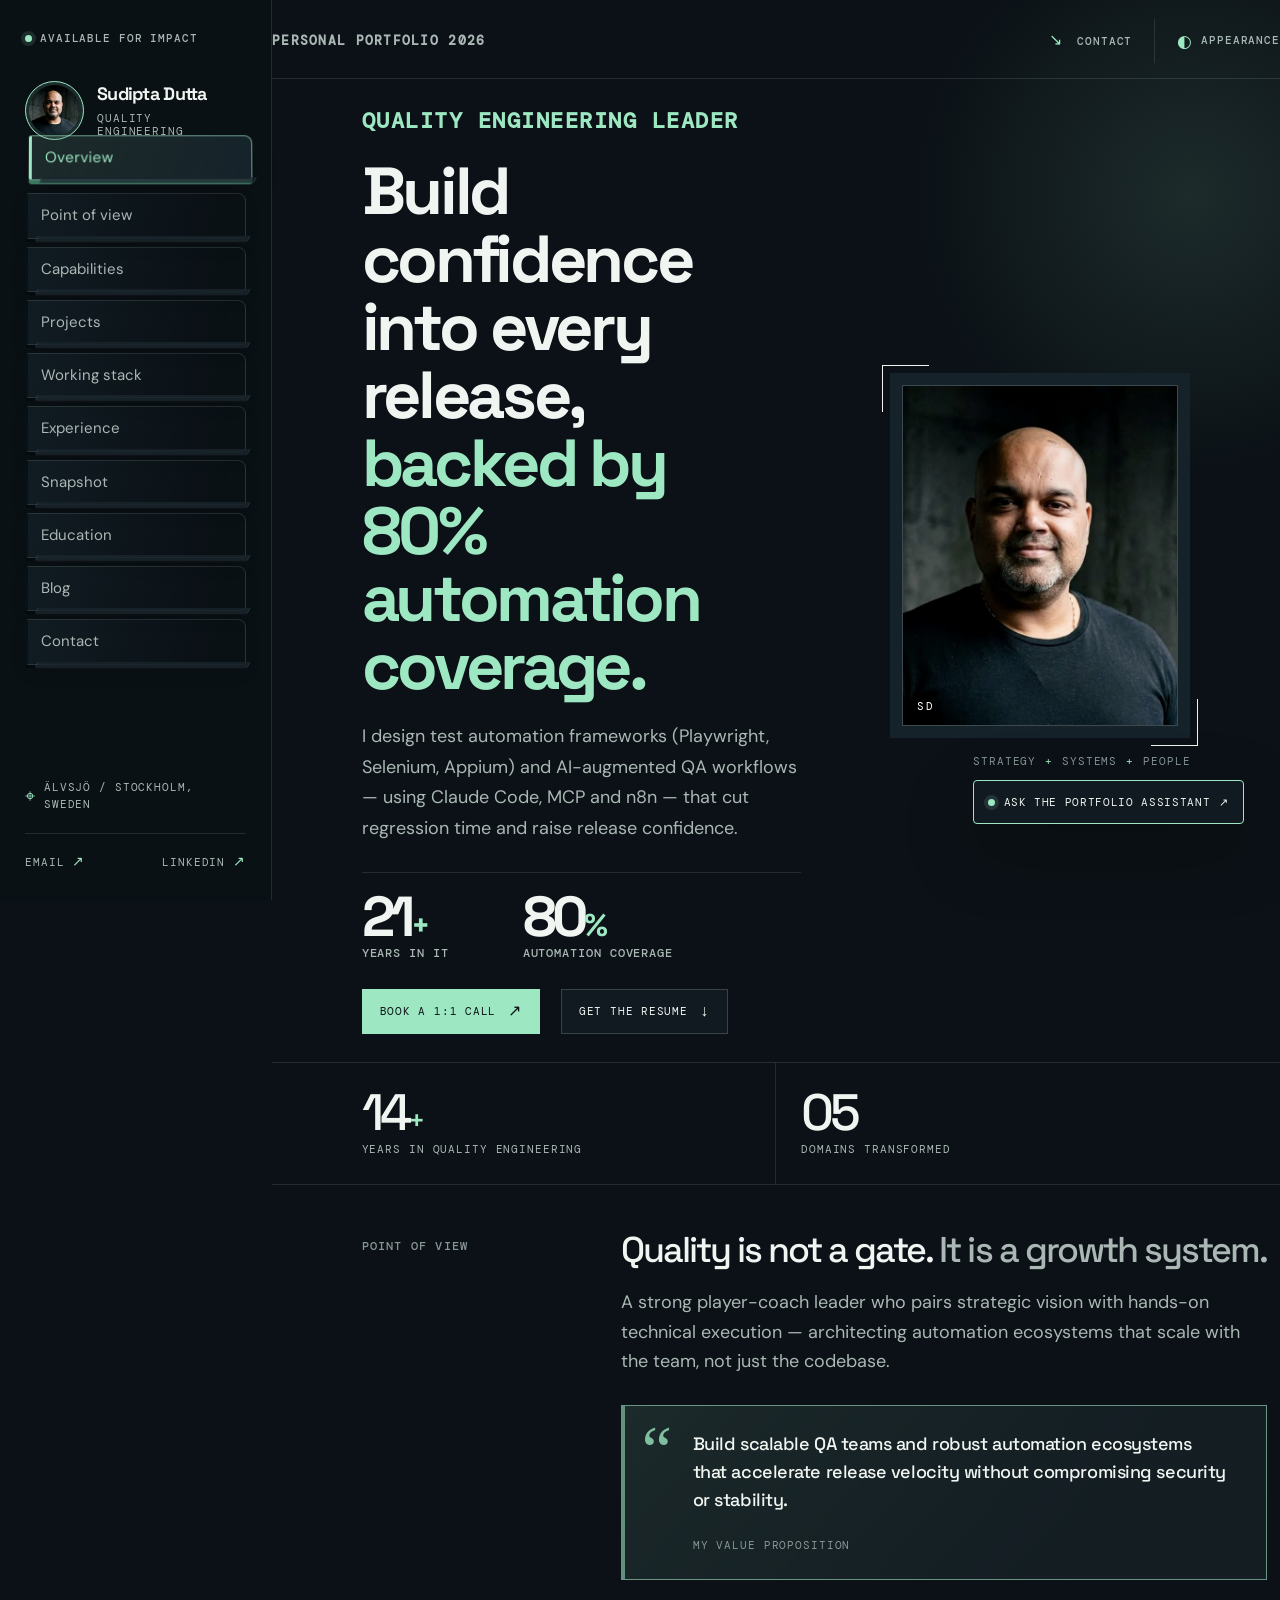
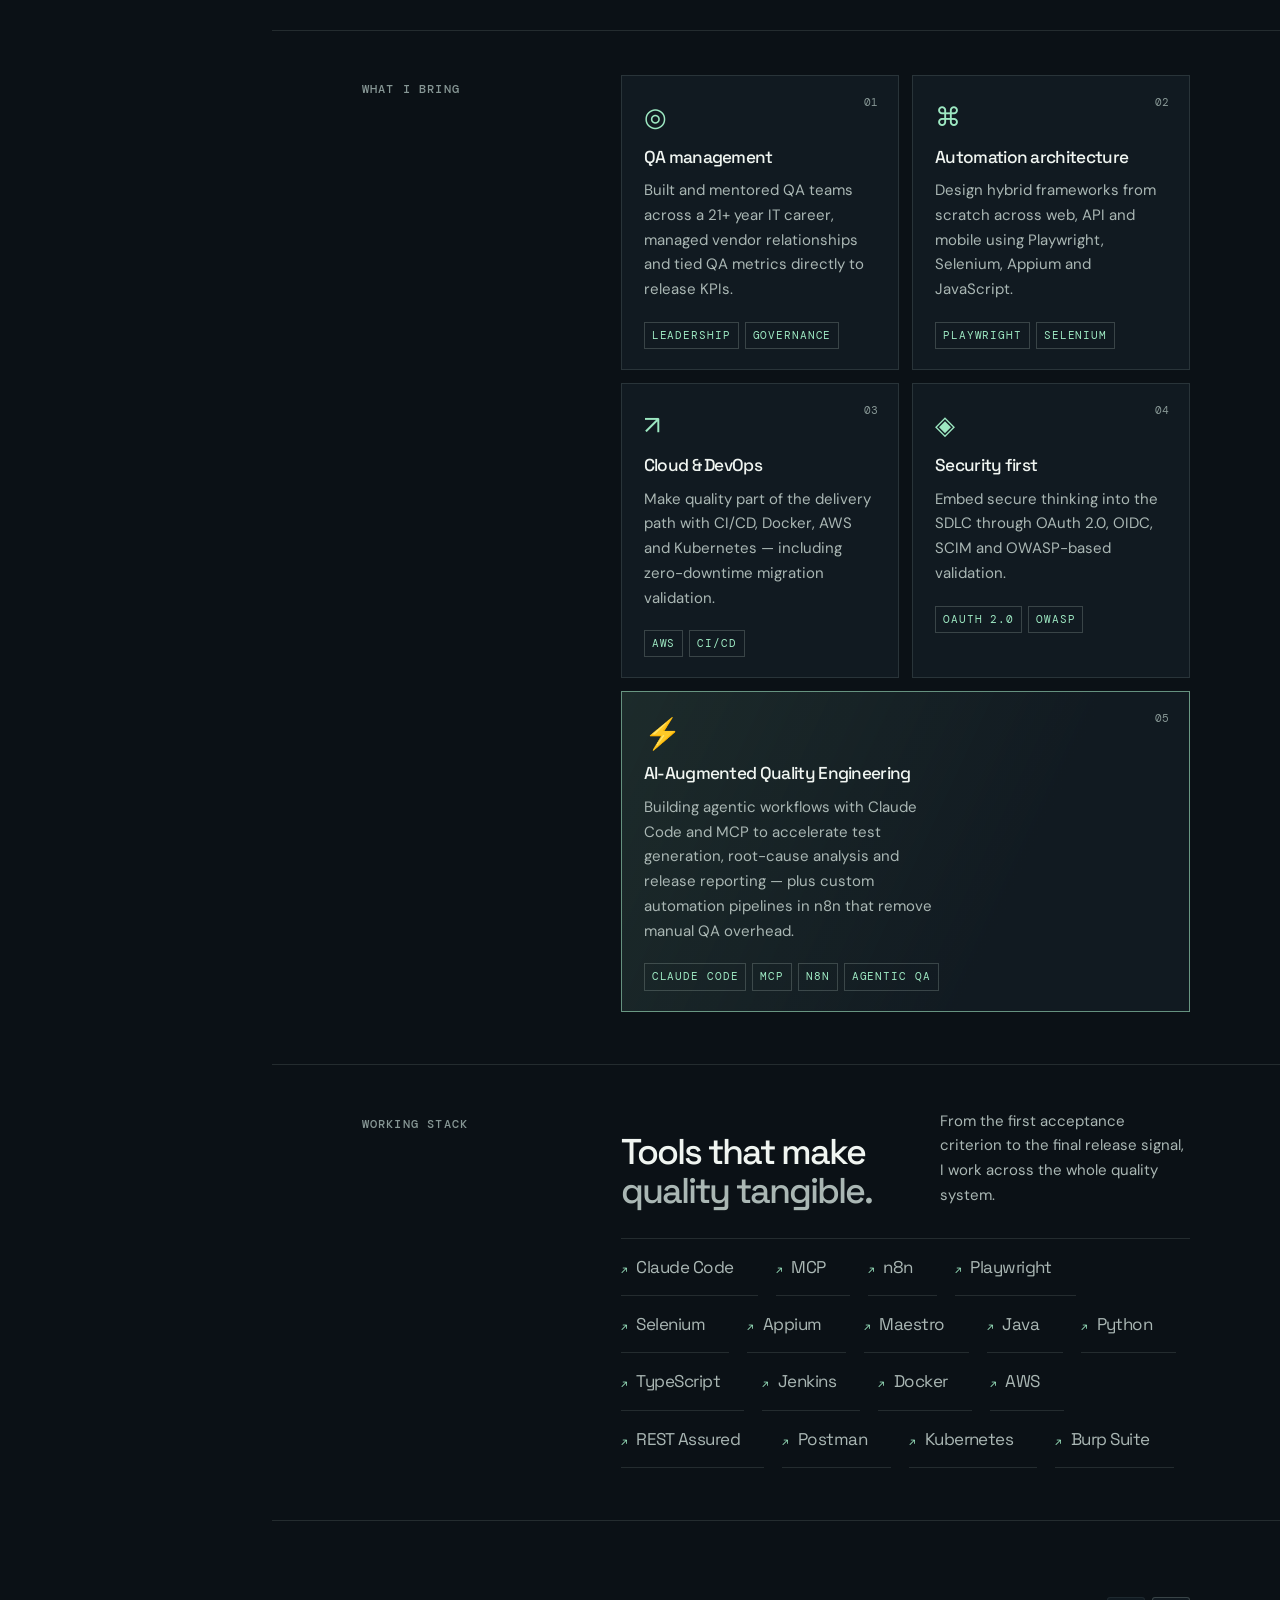
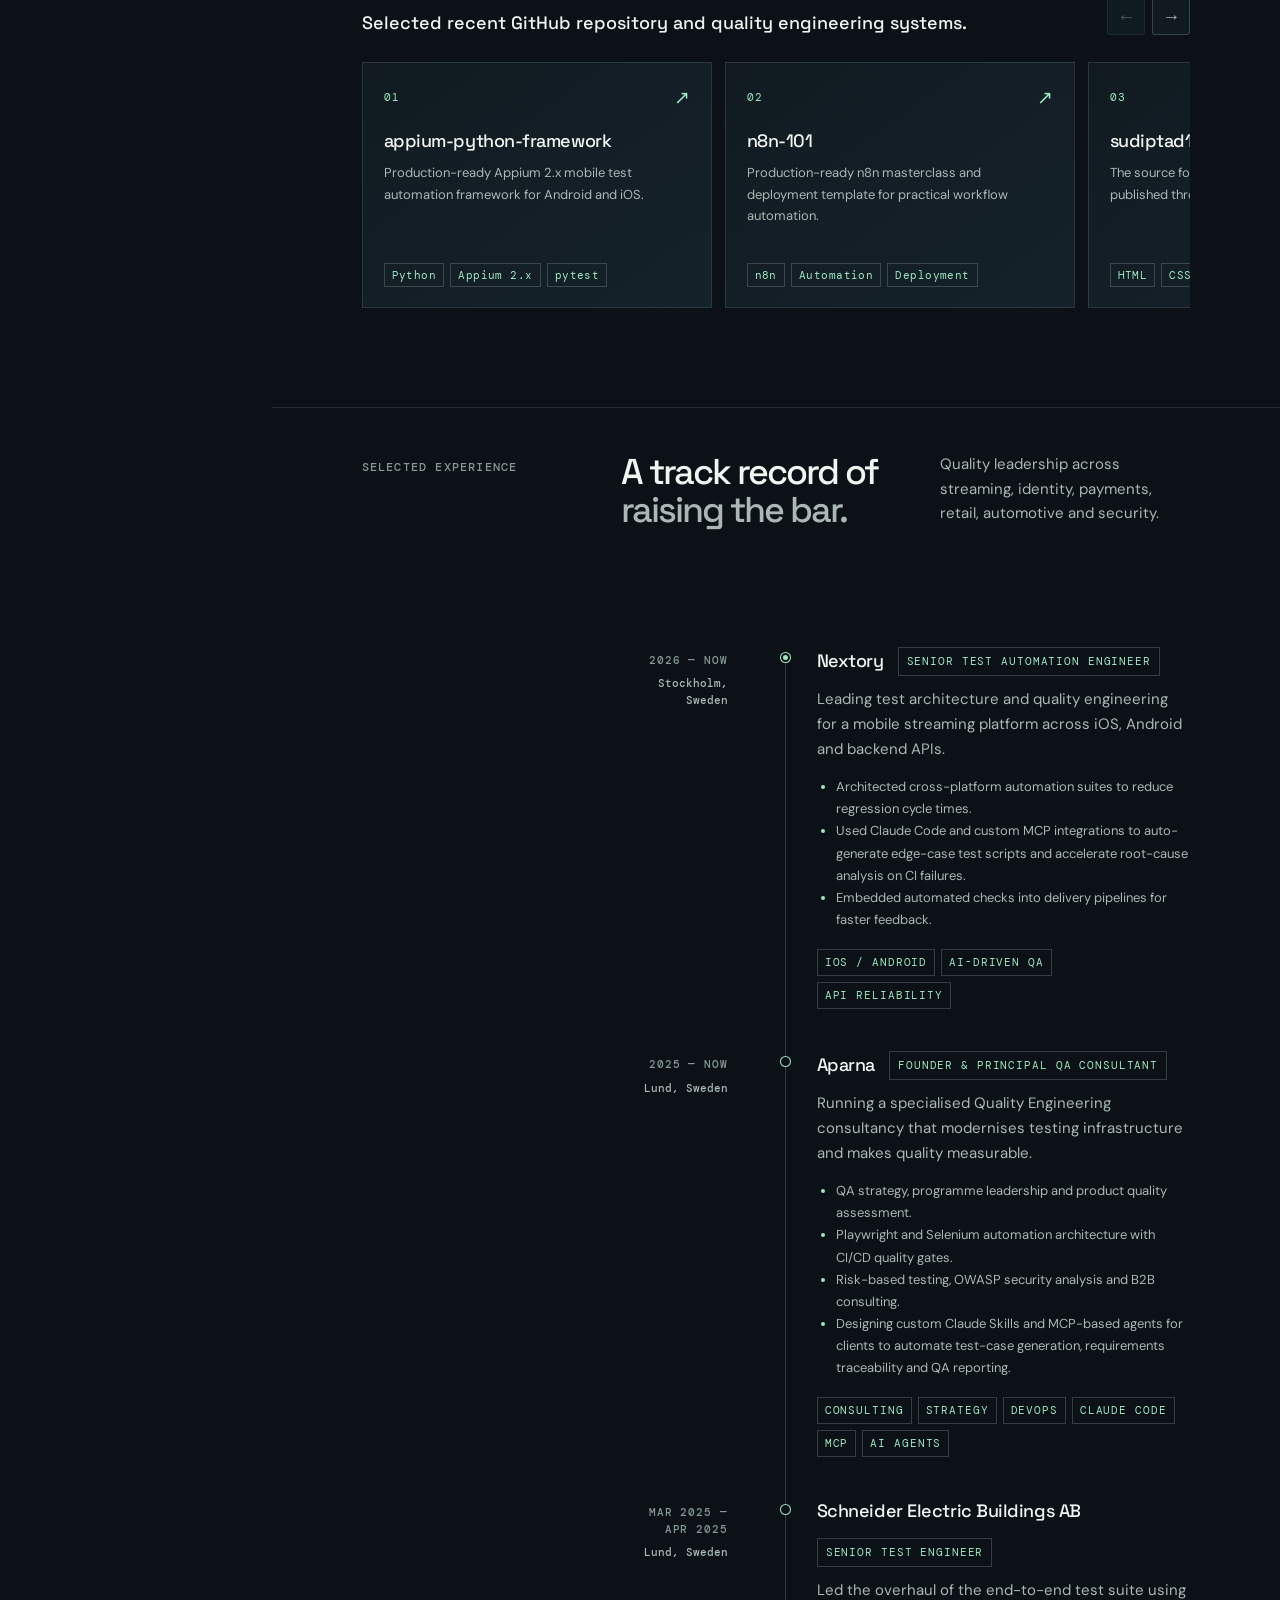
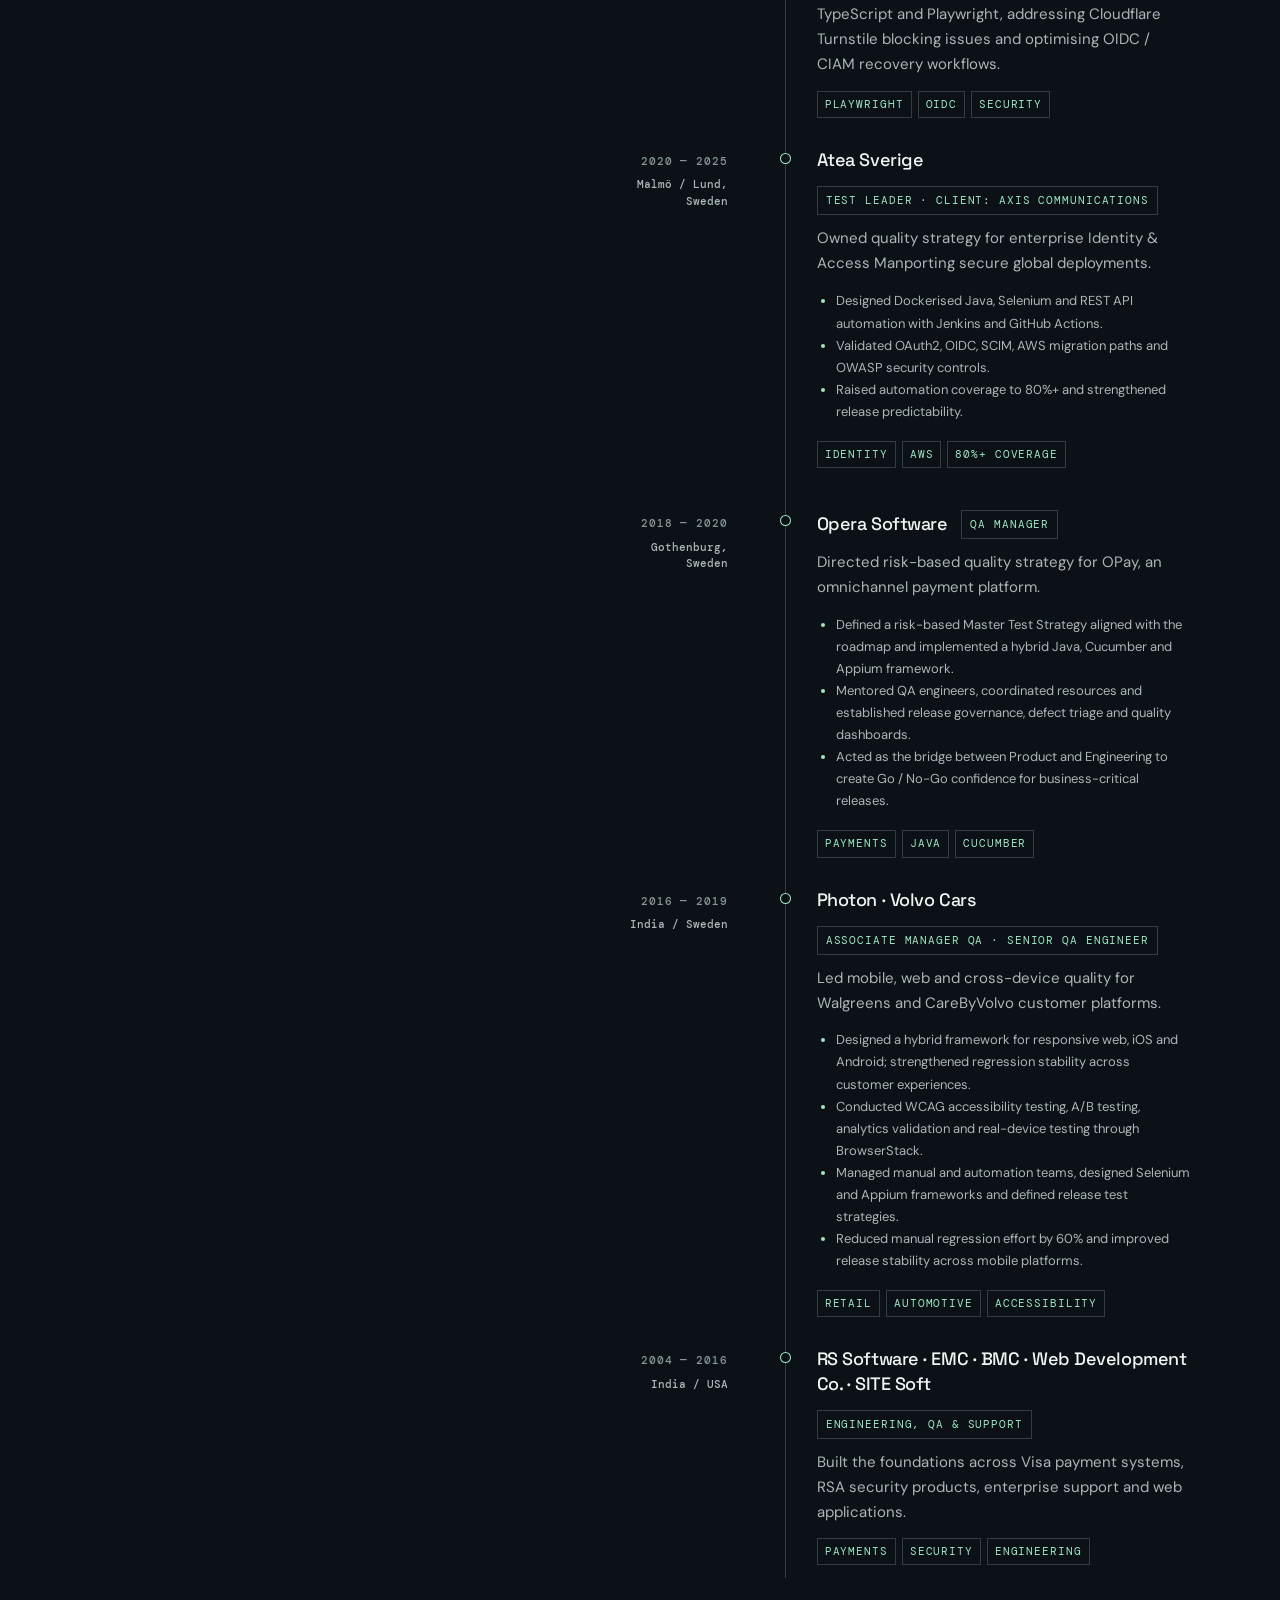
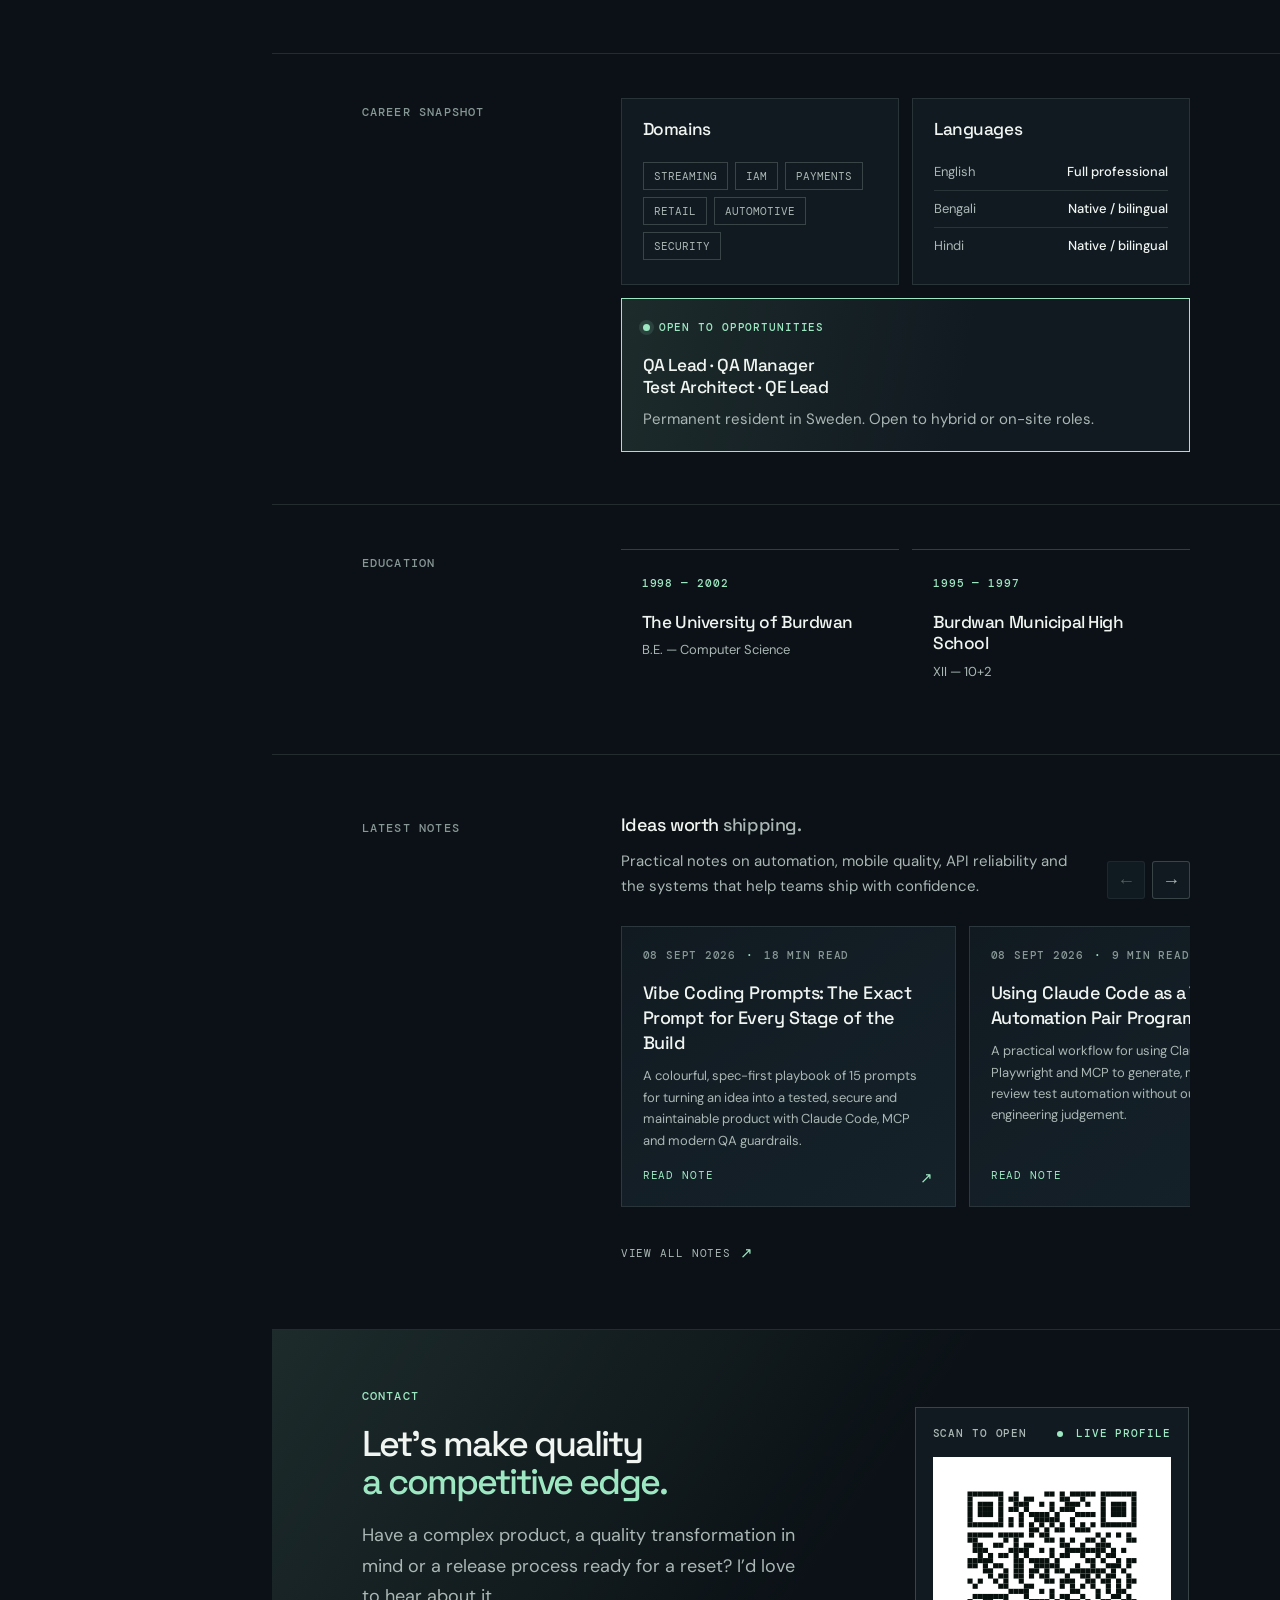
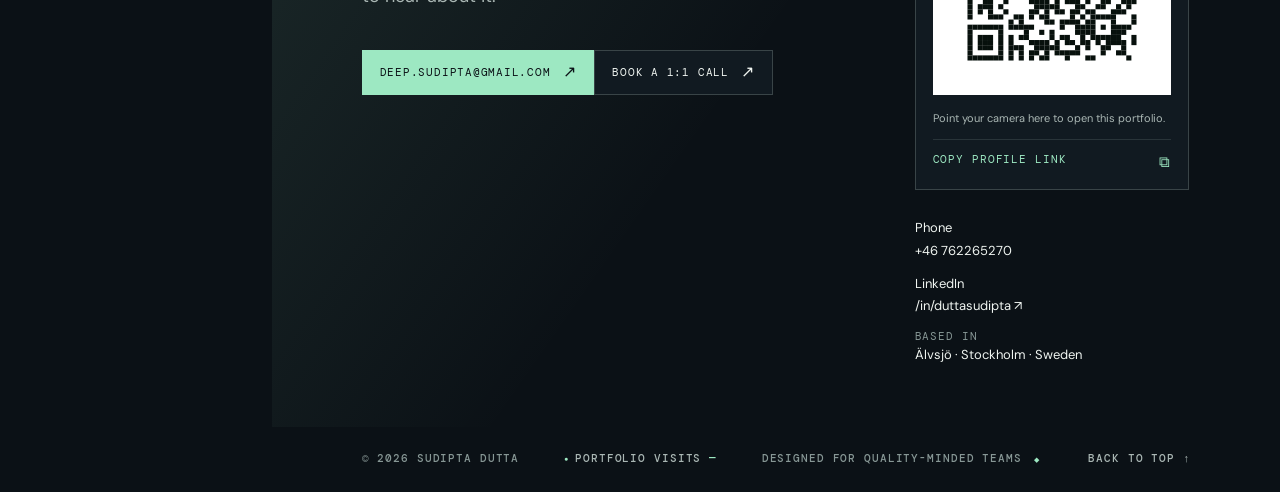
==== index.html @ 0f1fdab9 "Refresh Turnstile container fix" ====
<!doctype html>
<html lang="en" data-automation-id="element-html-1">
<head data-automation-id="element-head-1">
  <meta charset="utf-8"  data-automation-id="element-meta-1"/>
  <meta name="viewport" content="width=device-width, initial-scale=1"  data-automation-id="element-meta-2"/>
  <meta name="theme-color" content="#0b1116"  data-automation-id="element-meta-3"/>
  <meta name="description" content="Portfolio of Sudipta Dutta — Quality Engineering Leader, QA Manager and Test Automation Architect."  data-automation-id="element-meta-4"/>
  <meta property="og:title" content="Sudipta Dutta — Quality Engineering Leader"  data-automation-id="element-meta-5"/>
  <meta property="og:description" content="Building confidence into every release with quality engineering, automation, cloud and security."  data-automation-id="element-meta-6"/>
  <meta property="og:type" content="profile"  data-automation-id="element-meta-7"/>
  <meta property="og:url" content="https://sudipta-dutta-portfolio.pages.dev/" data-automation-id="element-meta-og-url"/>
  <meta property="og:image" content="https://sudipta-dutta-portfolio.pages.dev/assets/profile.jpeg" data-automation-id="seo-og-image"/>
  <meta property="og:site_name" content="Sudipta Dutta — Quality Engineering" data-automation-id="seo-og-site-name"/>
  <meta property="og:locale" content="en_GB" data-automation-id="seo-og-locale"/>
  <meta name="twitter:card" content="summary_large_image" data-automation-id="seo-twitter-card"/>
  <meta name="twitter:title" content="Sudipta Dutta — Quality Engineering Leader" data-automation-id="seo-twitter-title"/>
  <meta name="twitter:description" content="Building confidence into every release with quality engineering, automation, cloud and security." data-automation-id="seo-twitter-description"/>
  <meta name="twitter:image" content="https://sudipta-dutta-portfolio.pages.dev/assets/profile.jpeg" data-automation-id="seo-twitter-image"/>
  <link rel="icon" href="favicon.svg" type="image/svg+xml" sizes="any"  data-automation-id="element-link-1"/>
  <link rel="preconnect" href="https://fonts.googleapis.com" data-automation-id="font-preconnect-google"/>
  <link rel="preconnect" href="https://fonts.gstatic.com" crossorigin data-automation-id="font-preconnect-gstatic"/>
  <link rel="stylesheet" href="https://fonts.googleapis.com/css2?family=DM+Mono:wght@400;500&amp;family=DM+Sans:wght@400;500;600;700&amp;family=Space+Grotesk:wght@400;500;600;700&amp;display=swap" data-automation-id="font-stylesheet"/>
  <link rel="stylesheet" href="styles.css?v=20260908-turnstile"  data-automation-id="element-link-2"/>
  <title data-automation-id="element-title-1">Sudipta Dutta — Quality Engineering Leader</title>
  <script type="application/ld+json" id="profileStructuredData" data-automation-id="profile-structured-data">
  {
    "@context": "https://schema.org",
    "@graph": [
      {
        "@type": "ProfilePage",
        "@id": "https://sudipta-dutta-portfolio.pages.dev/#profile",
        "url": "https://sudipta-dutta-portfolio.pages.dev/",
        "name": "Sudipta Dutta — Quality Engineering Leader",
        "mainEntity": {"@id": "https://sudipta-dutta-portfolio.pages.dev/#person"}
      },
      {
        "@type": "Person",
        "@id": "https://sudipta-dutta-portfolio.pages.dev/#person",
        "name": "Sudipta Dutta",
        "jobTitle": "Quality Engineering Leader",
        "url": "https://sudipta-dutta-portfolio.pages.dev/",
        "image": "https://sudipta-dutta-portfolio.pages.dev/assets/profile.jpeg",
        "sameAs": ["https://www.linkedin.com/in/duttasudipta"],
        "homeLocation": {"@type": "Place", "name": "Älvsjö, Stockholm, Sweden"}
      }
    ]
  }
  </script>
    <!-- Cloudflare Web Analytics -->
    <script defer src="https://static.cloudflareinsights.com/beacon.min.js" data-cf-beacon='{"token": "520fc014e86a431aa036e7e4a73a5ec8"}'></script>
    <!-- End Cloudflare Web Analytics -->
    <script src="https://challenges.cloudflare.com/turnstile/v0/api.js?render=explicit" async defer data-turnstile-api></script>
</head>
<body data-theme="dark" data-accent="mint" data-automation-id="element-body-1">
  <a class="skip-link" href="#main-content" data-automation-id="skip-to-content">Skip to content</a>
  <div class="site-shell" data-automation-id="element-site-shell-1">
    <aside class="rail" aria-label="Profile navigation" data-automation-id="element-rail-1">
      <div class="rail-topline" data-automation-id="element-rail-topline-2"><span class="status-dot" data-automation-id="element-status-dot-1"></span><span data-automation-id="element-span-2">Available for impact</span></div>
      <a class="identity" href="#top" aria-label="Back to top" data-automation-id="element-identity-1">
        <div class="avatar-wrap" data-automation-id="element-avatar-wrap-3"><img class="avatar" src="assets/profile.webp" alt="Profile portrait"  data-automation-id="element-avatar-1"/></div>
        <div class="identity-copy" data-automation-id="element-identity-copy-4"><strong data-automation-id="element-strong-1">Sudipta Dutta</strong><span data-automation-id="element-span-3">Quality Engineering</span></div>
      </a>
      <button class="menu-toggle" id="menuToggle" type="button" aria-expanded="false" aria-controls="siteNav" aria-label="Open navigation menu" data-automation-id="menu-toggle"><span class="menu-toggle-icon" aria-hidden="true" data-automation-id="element-menu-toggle-icon-4"><i data-automation-id="element-i-1"></i><i data-automation-id="element-i-2"></i><i data-automation-id="element-i-3"></i></span><span data-automation-id="element-span-5">Menu</span></button>
      <nav class="nav-links" id="siteNav" aria-label="Main navigation" data-automation-id="element-sitenav-1">
        <a class="nav-link active" href="#overview" data-automation-id="element-nav-link-2"><span data-automation-id="element-span-6">Overview</span></a>
        <a class="nav-link" href="#point-of-view" data-automation-id="point-of-view-nav-link"><span data-automation-id="point-of-view-nav-label">Point of view</span></a>
        <a class="nav-link" href="#capabilities" data-automation-id="element-nav-link-3"><span data-automation-id="element-span-7">Capabilities</span></a>
        <a class="nav-link" href="#projects" data-automation-id="github-projects-nav-link"><span data-automation-id="github-projects-nav-label">Projects</span></a>
        <a class="nav-link" href="#working-stack" data-automation-id="working-stack-nav-link"><span data-automation-id="working-stack-nav-label">Working stack</span></a>
        <a class="nav-link" href="#experience" data-automation-id="element-nav-link-4"><span data-automation-id="element-span-8">Experience</span></a>
        <a class="nav-link" href="#snapshot" data-automation-id="snapshot-nav-link"><span data-automation-id="snapshot-nav-label">Snapshot</span></a>
        <a class="nav-link" href="#education" data-automation-id="element-nav-link-5"><span data-automation-id="element-span-9">Education</span></a>
        <a class="nav-link" href="/blog" data-automation-id="element-nav-link-7"><span data-automation-id="element-span-11">Blog</span></a>
        <a class="nav-link" href="#contact" data-automation-id="element-nav-link-6"><span data-automation-id="element-span-10">Contact</span></a>
      </nav>
      <div class="rail-footer" data-automation-id="element-rail-footer-5">
        <div class="rail-location" data-automation-id="element-rail-location-6"><span class="pin" role="img" aria-label="Location" data-automation-id="element-pin-12">⌖</span><span data-automation-id="element-span-13">Älvsjö / Stockholm, Sweden</span></div>
        <div class="rail-socials" data-automation-id="element-rail-socials-7">
          <a href="mailto:deep.sudipta@gmail.com" aria-label="Email Sudipta" data-automation-id="element-a-8">Email <span data-automation-id="element-span-14">↗</span></a>
          <a href="https://www.linkedin.com/in/duttasudipta" target="_blank" rel="noopener noreferrer" aria-label="LinkedIn profile (opens in new tab)" data-automation-id="element-a-9">LinkedIn <span data-automation-id="element-span-15">↗</span></a>
        </div>
      </div>
    </aside>

    <main class="main-content" id="main-content" data-automation-id="element-main-content-1">
      <header class="topbar" id="top" data-automation-id="element-top-1">
        <div class="topbar-label" data-automation-id="element-topbar-label-8">PERSONAL PORTFOLIO 2026</div>
        <div class="topbar-actions" data-automation-id="element-topbar-actions-9">
          <a class="text-button contact-topbar-button" href="#contact" aria-label="Go to contact section" data-automation-id="element-text-button-10"><span class="download-icon" aria-hidden="true" data-automation-id="element-download-icon-16">↘</span> Contact</a>
          <button class="theme-button" id="themeToggle" type="button" aria-label="Open appearance settings" aria-controls="themeMenu" aria-haspopup="dialog" aria-expanded="false" data-automation-id="element-themetoggle-1"><span class="theme-icon" aria-hidden="true" data-automation-id="element-theme-icon-17">◐</span><span data-automation-id="element-span-18">Appearance</span></button>
        </div>
        <div class="theme-menu" id="themeMenu" role="dialog" aria-label="Appearance settings" hidden data-automation-id="element-thememenu-10">
          <div class="theme-menu-title" data-automation-id="element-theme-menu-title-11">Appearance</div>
          <div class="theme-modes" role="radiogroup" aria-label="Color mode" data-automation-id="element-theme-modes-12">
            <button type="button" class="mode-option active" role="radio" data-mode="dark" aria-checked="true" aria-pressed="true" data-automation-id="element-mode-option-2">Dark <span aria-hidden="true" data-automation-id="element-span-19">◐</span></button>
            <button type="button" class="mode-option" role="radio" data-mode="light" aria-checked="false" aria-pressed="false" data-automation-id="element-mode-option-3">Light <span aria-hidden="true" data-automation-id="element-span-20">○</span></button>
            <button type="button" class="mode-option" role="radio" data-mode="system" aria-checked="false" aria-pressed="false" data-automation-id="element-mode-option-4">System <span aria-hidden="true" data-automation-id="element-span-21">⌘</span></button>
          </div>
          <div class="theme-menu-title accent-title" data-automation-id="element-theme-menu-title-13">Accent</div>
          <div class="accent-options" role="group" aria-label="Accent color" data-automation-id="element-accent-options-14">
            <button class="accent-option active" data-accent="mint" aria-pressed="true" style="--swatch:#9de8c2" aria-label="Mint accent" data-automation-id="element-accent-option-5"></button>
            <button class="accent-option" data-accent="violet" aria-pressed="false" style="--swatch:#bdadff" aria-label="Violet accent" data-automation-id="element-accent-option-6"></button>
            <button class="accent-option" data-accent="amber" aria-pressed="false" style="--swatch:#f4bd74" aria-label="Amber accent" data-automation-id="element-accent-option-7"></button>
            <button class="accent-option" data-accent="blue" aria-pressed="false" style="--swatch:#8cc9ff" aria-label="Blue accent" data-automation-id="element-accent-option-8"></button>
          </div>
        </div>
        <span class="sr-only" id="themeStatus" aria-live="polite" data-automation-id="theme-status"></span>
      </header>

      <section class="hero section-pad" id="overview" aria-labelledby="hero-title" data-automation-id="element-hero-1">
        <div class="hero-copy" data-automation-id="element-hero-copy-15">
          <div class="eyebrow" data-automation-id="element-eyebrow-16">QUALITY ENGINEERING LEADER</div>
          <h1 id="hero-title" data-automation-id="element-hero-title-1">Build confidence into every release, <em data-automation-id="element-em-1">backed by 80% automation coverage.</em></h1>
          <p class="hero-lede" data-automation-id="element-hero-lede-1">I design test automation frameworks (Playwright, Selenium, Appium) and AI-augmented QA workflows — using Claude Code, MCP and n8n — that cut regression time and raise release confidence.</p>
          <div class="hero-proof" aria-label="Key career proof points" data-automation-id="hero-proof">
            <div class="hero-proof-stat" data-automation-id="hero-proof-years"><strong data-automation-id="element-auto-1">21<span data-automation-id="element-auto-2">+</span></strong><span data-automation-id="element-auto-3">years in IT</span></div>
            <div class="hero-proof-stat" data-automation-id="hero-proof-coverage"><strong data-automation-id="element-auto-4">80<span data-automation-id="element-auto-5">%</span></strong><span data-automation-id="element-auto-6">automation coverage</span></div>
          </div>
          <div class="hero-actions" data-automation-id="hero-actions"><button class="primary-button booking-trigger" type="button" data-booking-open aria-haspopup="dialog" aria-controls="bookingModal" aria-expanded="false" data-automation-id="hero-booking-button">Book a 1:1 Call <span aria-hidden="true">↗</span></button><a class="secondary-button" href="resume.pdf" download="Sudipta-Dutta-Resume.pdf" aria-label="Download Sudipta Dutta's resume PDF" data-automation-id="hero-resume-link">Get the resume <span aria-hidden="true">↓</span></a></div>
        </div>
        <div class="hero-visual" aria-label="Portrait and profile details" data-automation-id="element-hero-visual-19">
          <div class="portrait-frame" data-automation-id="element-portrait-frame-20">
            <div class="portrait-accent portrait-accent-one" data-automation-id="element-portrait-accent-21"></div><div class="portrait-accent portrait-accent-two" data-automation-id="element-portrait-accent-22"></div>
            <img src="assets/profile-360.webp" srcset="assets/profile-360.webp 360w, assets/profile.webp 683w" sizes="(max-width: 760px) min(75vw, 325px), 321px" width="360" height="381" alt="Sudipta Dutta smiling"  data-automation-id="element-img-2"/>
            <div class="portrait-caption" data-automation-id="element-portrait-caption-23"><span data-automation-id="element-span-25">SD</span></div>
          </div>
          <div class="visual-annotation" data-automation-id="element-visual-annotation-24">Strategy <span data-automation-id="element-span-26">+</span> Systems <span data-automation-id="element-span-27">+</span> People</div>
        </div>
      </section>
      <section class="stats-strip stats-strip-secondary section-pad" aria-label="Additional career highlights" data-automation-id="element-stats-strip-2">
        <div class="stat" data-automation-id="element-stat-26"><strong data-automation-id="element-strong-3">14<span data-automation-id="element-span-30">+</span></strong><span data-automation-id="element-span-31">years in quality engineering</span></div>
        <div class="stat" data-automation-id="element-stat-28"><strong data-automation-id="element-strong-5">05</strong><span data-automation-id="element-span-34">domains transformed</span></div>
      </section>
      <section class="intro-grid section-pad" id="point-of-view" aria-labelledby="point-of-view-title" data-automation-id="element-capabilities-3">
        <div class="section-label" data-automation-id="element-section-label-29"><span data-automation-id="element-span-35">Point of view</span></div>
        <div class="intro-content" data-automation-id="element-intro-content-30">
          <h2 id="point-of-view-title" data-automation-id="point-of-view-title">Quality is not a gate. <span data-automation-id="element-span-36">It is a growth system.</span></h2>
          <p class="intro-lede" data-automation-id="element-intro-lede-2">A strong player-coach leader who pairs strategic vision with hands-on technical execution — architecting automation ecosystems that scale with the team, not just the codebase.</p>
          <div class="quote-card" data-automation-id="element-quote-card-31"><div class="quote-mark" data-automation-id="element-quote-mark-32">“</div><p data-automation-id="element-p-3">Build scalable QA teams and robust automation ecosystems that accelerate release velocity without compromising security or stability.</p><span class="quote-byline" data-automation-id="element-quote-byline-37">My value proposition</span></div>
        </div>
      </section>
      <section class="capability-section section-pad" id="capabilities" aria-labelledby="capabilities-heading" data-automation-id="element-capability-section-4">
        <h2 class="section-label section-label-heading" id="capabilities-heading" data-automation-id="capabilities-heading">What I bring</h2>
        <div class="capability-grid" data-automation-id="element-capability-grid-34">
          <article class="capability-card" data-automation-id="element-capability-card-1"><span class="card-number" data-automation-id="element-card-number-39">01</span><div class="capability-icon" role="img" aria-label="Quality management" data-automation-id="element-capability-icon-35">◎</div><h3 data-automation-id="element-h3-1">QA management</h3><p data-automation-id="element-p-4">Built and mentored QA teams across a 21+ year IT career, managed vendor relationships and tied QA metrics directly to release KPIs.</p><div class="card-tags" data-automation-id="element-card-tags-36"><span data-automation-id="element-span-40">Leadership</span><span data-automation-id="element-span-41">Governance</span></div></article>
          <article class="capability-card" data-automation-id="element-capability-card-2"><span class="card-number" data-automation-id="element-card-number-42">02</span><div class="capability-icon" role="img" aria-label="Automation architecture" data-automation-id="element-capability-icon-37">⌘</div><h3 data-automation-id="element-h3-2">Automation architecture</h3><p data-automation-id="element-p-5">Design hybrid frameworks from scratch across web, API and mobile using Playwright, Selenium, Appium and JavaScript.</p><div class="card-tags" data-automation-id="element-card-tags-38"><span data-automation-id="element-span-43">Playwright</span><span data-automation-id="element-span-44">Selenium</span></div></article>
          <article class="capability-card" data-automation-id="element-capability-card-3"><span class="card-number" data-automation-id="element-card-number-45">03</span><div class="capability-icon" role="img" aria-label="Cloud and DevOps" data-automation-id="element-capability-icon-39">↗</div><h3 data-automation-id="element-h3-3">Cloud &amp; DevOps</h3><p data-automation-id="element-p-6">Make quality part of the delivery path with CI/CD, Docker, AWS and Kubernetes — including zero-downtime migration validation.</p><div class="card-tags" data-automation-id="element-card-tags-40"><span data-automation-id="element-span-46">AWS</span><span data-automation-id="element-span-47">CI/CD</span></div></article>
          <article class="capability-card" data-automation-id="element-capability-card-4"><span class="card-number" data-automation-id="element-card-number-48">04</span><div class="capability-icon" role="img" aria-label="Security engineering" data-automation-id="element-capability-icon-41">◈</div><h3 data-automation-id="element-h3-4">Security first</h3><p data-automation-id="element-p-7">Embed secure thinking into the SDLC through OAuth 2.0, OIDC, SCIM and OWASP-based validation.</p><div class="card-tags" data-automation-id="element-card-tags-42"><span data-automation-id="element-span-49">OAuth 2.0</span><span data-automation-id="element-span-50">OWASP</span></div></article>
          <article class="capability-card ai-capability" data-automation-id="ai-capability-card"><span class="card-number" data-automation-id="ai-card-number">05</span><div class="capability-icon" role="img" aria-label="AI-augmented quality engineering" data-automation-id="ai-capability-icon">⚡</div><h3 data-automation-id="ai-capability-title">AI-Augmented Quality Engineering</h3><p data-automation-id="ai-capability-copy">Building agentic workflows with Claude Code and MCP to accelerate test generation, root-cause analysis and release reporting — plus custom automation pipelines in n8n that remove manual QA overhead.</p><div class="card-tags" data-automation-id="ai-capability-tags"><span data-automation-id="ai-tag-claude-code">Claude Code</span><span data-automation-id="ai-tag-mcp">MCP</span><span data-automation-id="ai-tag-n8n">n8n</span><span data-automation-id="ai-tag-agentic-qa">Agentic QA</span></div></article>
        </div>
      </section>
      <section class="stack-section section-pad" id="working-stack" aria-labelledby="stack-title" data-automation-id="element-stack-section-5">
        <div class="section-label" data-automation-id="element-section-label-43"><span data-automation-id="element-span-51">Working stack</span></div>
        <div class="stack-content" data-automation-id="element-stack-content-44">
          <div class="stack-headline" data-automation-id="element-stack-headline-45"><h2 id="stack-title" data-automation-id="element-h2-2">Tools that make<br  data-automation-id="element-br-3"/><span data-automation-id="element-span-52">quality tangible.</span></h2><p data-automation-id="element-p-8">From the first acceptance criterion to the final release signal, I work across the whole quality system.</p></div>
          <div class="stack-list" data-automation-id="element-stack-list-46"><span data-automation-id="ai-stack-claude-code">Claude Code</span><span data-automation-id="ai-stack-mcp">MCP</span><span data-automation-id="ai-stack-n8n">n8n</span><span data-automation-id="element-span-53">Playwright</span><span data-automation-id="element-span-54">Selenium</span><span data-automation-id="element-span-55">Appium</span><span data-automation-id="element-span-56">Maestro</span><span data-automation-id="element-span-57">Java</span><span data-automation-id="element-span-58">Python</span><span data-automation-id="element-span-59">TypeScript</span><span data-automation-id="element-span-60">Jenkins</span><span data-automation-id="element-span-61">Docker</span><span data-automation-id="element-span-62">AWS</span><span data-automation-id="element-span-63">REST Assured</span><span data-automation-id="element-span-64">Postman</span><span data-automation-id="element-span-65">Kubernetes</span><span data-automation-id="element-span-66">Burp Suite</span></div>
        </div>
      </section>
      <section class="projects-section section-pad" id="projects" aria-labelledby="projects-title" data-automation-id="github-projects-section">
        <div class="projects-content" data-automation-id="github-projects-content">
          <div class="projects-heading" data-automation-id="github-projects-heading">
            <p id="projects-title" class="projects-heading-copy">Selected recent GitHub repository and quality engineering systems.</p>
            <div class="carousel-controls" role="group" aria-label="GitHub projects carousel controls" data-automation-id="github-projects-controls">
              <button class="carousel-control" id="projectsCarouselPrevious" type="button" aria-label="Show previous GitHub projects" data-automation-id="github-projects-previous">←</button>
              <button class="carousel-control" id="projectsCarouselNext" type="button" aria-label="Show next GitHub projects" data-automation-id="github-projects-next">→</button>
            </div>
          </div>
          <div class="projects-carousel" id="projectsCarousel" role="region" aria-roledescription="carousel" aria-keyshortcuts="ArrowLeft ArrowRight" aria-label="Selected GitHub projects. Use left and right arrow keys to browse." tabindex="0" data-automation-id="github-projects-carousel">
            <a class="project-card" href="https://github.com/sudiptad1978/appium-python-framework" target="_blank" rel="noopener noreferrer" aria-label="Open GitHub repository: appium-python-framework" data-automation-id="project-card-appium">
              <div class="project-card-top"><span class="project-index">01</span><span class="project-link" aria-hidden="true">↗</span></div>
              <h3>appium-python-framework</h3>
              <p>Production-ready Appium 2.x mobile test automation framework for Android and iOS.</p>
              <div class="project-tags" aria-label="Technologies: Python, Appium 2.x, pytest"><span>Python</span><span>Appium 2.x</span><span>pytest</span></div>
            </a>
            <a class="project-card" href="https://github.com/sudiptad1978/n8n-101" target="_blank" rel="noopener noreferrer" aria-label="Open GitHub repository: n8n-101" data-automation-id="project-card-n8n">
              <div class="project-card-top"><span class="project-index">02</span><span class="project-link" aria-hidden="true">↗</span></div>
              <h3>n8n-101</h3>
              <p>Production-ready n8n masterclass and deployment template for practical workflow automation.</p>
              <div class="project-tags" aria-label="Technologies: n8n, Automation, Deployment"><span>n8n</span><span>Automation</span><span>Deployment</span></div>
            </a>
            <a class="project-card" href="https://github.com/sudiptad1978/sudiptad1978.github.io" target="_blank" rel="noopener noreferrer" aria-label="Open GitHub repository: sudiptad1978.github.io" data-automation-id="project-card-portfolio">
              <div class="project-card-top"><span class="project-index">03</span><span class="project-link" aria-hidden="true">↗</span></div>
              <h3>sudiptad1978.github.io</h3>
              <p>The source for this quality engineering portfolio, published through GitHub and Cloudflare Pages.</p>
              <div class="project-tags" aria-label="Technologies: HTML, CSS, Cloudflare Pages"><span>HTML</span><span>CSS</span><span>Cloudflare Pages</span></div>
            </a>
          </div>
        </div>
      </section>
      <section class="experience-section section-pad" id="experience" aria-labelledby="experience-title" data-automation-id="element-experience-6">
        <div class="section-label" data-automation-id="element-section-label-47"><span data-automation-id="element-span-67">Selected experience</span></div>
        <div class="experience-head" data-automation-id="element-experience-head-48"><h2 id="experience-title" data-automation-id="element-h2-3">A track record of<br  data-automation-id="element-br-4"/><span data-automation-id="element-span-68">raising the bar.</span></h2><p data-automation-id="element-p-9">Quality leadership across streaming, identity, payments, retail, automotive and security.</p></div>
        <div class="timeline" data-automation-id="element-timeline-49">
          <article class="timeline-item featured" data-automation-id="element-timeline-item-5"><div class="timeline-meta" data-automation-id="element-timeline-meta-50"><span class="timeline-year" data-automation-id="element-timeline-year-69">2026 — NOW</span><span class="timeline-place" data-automation-id="element-timeline-place-70">Stockholm, Sweden</span></div><div class="timeline-marker" data-automation-id="element-timeline-marker-51"><span data-automation-id="element-span-71"></span></div><div class="timeline-body" data-automation-id="element-timeline-body-52"><div class="company-line" data-automation-id="element-company-line-53"><h3 data-automation-id="element-h3-5">Nextory</h3><span class="role-pill" data-automation-id="element-role-pill-72">Senior Test Automation Engineer</span></div><p data-automation-id="element-p-10">Leading test architecture and quality engineering for a mobile streaming platform across iOS, Android and backend APIs.</p><ul data-automation-id="element-ul-1"><li data-automation-id="element-li-1">Architected cross-platform automation suites to reduce regression cycle times.</li><li data-automation-id="element-li-2">Used Claude Code and custom MCP integrations to auto-generate edge-case test scripts and accelerate root-cause analysis on CI failures.</li><li data-automation-id="element-li-3">Embedded automated checks into delivery pipelines for faster feedback.</li></ul><div class="timeline-tags" data-automation-id="element-timeline-tags-54"><span data-automation-id="element-span-73">iOS / Android</span><span data-automation-id="element-span-74">AI-driven QA</span><span data-automation-id="element-span-75">API reliability</span></div></div></article>
          <article class="timeline-item" data-automation-id="element-timeline-item-6"><div class="timeline-meta" data-automation-id="element-timeline-meta-55"><span class="timeline-year" data-automation-id="element-timeline-year-76">2025 — NOW</span><span class="timeline-place" data-automation-id="element-timeline-place-77">Lund, Sweden</span></div><div class="timeline-marker" data-automation-id="element-timeline-marker-56"><span data-automation-id="element-span-78"></span></div><div class="timeline-body" data-automation-id="element-timeline-body-57"><div class="company-line" data-automation-id="element-company-line-58"><h3 data-automation-id="element-h3-6">Aparna</h3><span class="role-pill" data-automation-id="element-role-pill-79">Founder &amp; Principal QA Consultant</span></div><p data-automation-id="element-p-11">Running a specialised Quality Engineering consultancy that modernises testing infrastructure and makes quality measurable.</p><ul data-automation-id="element-ul-2"><li data-automation-id="element-li-4">QA strategy, programme leadership and product quality assessment.</li><li data-automation-id="element-li-5">Playwright and Selenium automation architecture with CI/CD quality gates.</li><li data-automation-id="element-li-6">Risk-based testing, OWASP security analysis and B2B consulting.</li><li data-automation-id="aparna-ai-bullet">Designing custom Claude Skills and MCP-based agents for clients to automate test-case generation, requirements traceability and QA reporting.</li></ul><div class="timeline-tags" data-automation-id="element-timeline-tags-59"><span data-automation-id="element-span-80">Consulting</span><span data-automation-id="element-span-81">Strategy</span><span data-automation-id="element-span-82">DevOps</span><span data-automation-id="aparna-tag-claude-code">Claude Code</span><span data-automation-id="aparna-tag-mcp">MCP</span><span data-automation-id="aparna-tag-ai-agents">AI Agents</span></div></div></article>
          <article class="timeline-item compact" data-automation-id="experience-schneider-electric"><div class="timeline-meta" data-automation-id="experience-schneider-meta"><span class="timeline-year" data-automation-id="experience-schneider-year">MAR 2025 — APR 2025</span><span class="timeline-place" data-automation-id="experience-schneider-place">Lund, Sweden</span></div><div class="timeline-marker" data-automation-id="experience-schneider-marker"><span data-automation-id="experience-schneider-dot"></span></div><div class="timeline-body" data-automation-id="experience-schneider-body"><div class="company-line" data-automation-id="experience-schneider-company-line"><h3 data-automation-id="experience-schneider-company">Schneider Electric Buildings AB</h3><span class="role-pill" data-automation-id="experience-schneider-role">Senior Test Engineer</span></div><p data-automation-id="experience-schneider-summary">Led the overhaul of the end-to-end test suite using TypeScript and Playwright, addressing Cloudflare Turnstile blocking issues and optimising OIDC / CIAM recovery workflows.</p><div class="timeline-tags" data-automation-id="experience-schneider-tags"><span data-automation-id="experience-schneider-tag-playwright">Playwright</span><span data-automation-id="experience-schneider-tag-oidc">OIDC</span><span data-automation-id="experience-schneider-tag-security">Security</span></div></div></article>
          <article class="timeline-item" data-automation-id="element-timeline-item-7"><div class="timeline-meta" data-automation-id="element-timeline-meta-60"><span class="timeline-year" data-automation-id="element-timeline-year-83">2020 — 2025</span><span class="timeline-place" data-automation-id="element-timeline-place-84">Malmö / Lund, Sweden</span></div><div class="timeline-marker" data-automation-id="element-timeline-marker-61"><span data-automation-id="element-span-85"></span></div><div class="timeline-body" data-automation-id="element-timeline-body-62"><div class="company-line" data-automation-id="element-company-line-63"><h3 data-automation-id="element-h3-7">Atea Sverige</h3><span class="role-pill" data-automation-id="element-role-pill-86">Test Leader · Client: Axis Communications</span></div><p data-automation-id="element-p-12">Owned quality strategy for enterprise Identity &amp; Access Manporting secure global deployments.</p><ul data-automation-id="element-ul-3"><li data-automation-id="element-li-7">Designed Dockerised Java, Selenium and REST API automation with Jenkins and GitHub Actions.</li><li data-automation-id="element-li-8">Validated OAuth2, OIDC, SCIM, AWS migration paths and OWASP security controls.</li><li data-automation-id="element-li-9">Raised automation coverage to 80%+ and strengthened release predictability.</li></ul><div class="timeline-tags" data-automation-id="element-timeline-tags-64"><span data-automation-id="element-span-87">Identity</span><span data-automation-id="element-span-88">AWS</span><span data-automation-id="element-span-89">80%+ coverage</span></div></div></article>
          <article class="timeline-item compact" data-automation-id="element-timeline-item-8"><div class="timeline-meta" data-automation-id="element-timeline-meta-65"><span class="timeline-year" data-automation-id="element-timeline-year-90">2018 — 2020</span><span class="timeline-place" data-automation-id="element-timeline-place-91">Gothenburg, Sweden</span></div><div class="timeline-marker" data-automation-id="element-timeline-marker-66"><span data-automation-id="element-span-92"></span></div><div class="timeline-body" data-automation-id="element-timeline-body-67"><div class="company-line" data-automation-id="element-company-line-68"><h3 data-automation-id="element-h3-8">Opera Software</h3><span class="role-pill" data-automation-id="element-role-pill-93">QA Manager</span></div><p data-automation-id="element-p-13">Directed risk-based quality strategy for OPay, an omnichannel payment platform.</p><ul data-automation-id="experience-bullets-opera"><li data-automation-id="opera-bullet-strategy">Defined a risk-based Master Test Strategy aligned with the roadmap and implemented a hybrid Java, Cucumber and Appium framework.</li><li data-automation-id="opera-bullet-leadership">Mentored QA engineers, coordinated resources and established release governance, defect triage and quality dashboards.</li><li data-automation-id="opera-bullet-go-no-go">Acted as the bridge between Product and Engineering to create Go / No-Go confidence for business-critical releases.</li></ul><div class="timeline-tags" data-automation-id="element-timeline-tags-69"><span data-automation-id="element-span-94">Payments</span><span data-automation-id="element-span-95">Java</span><span data-automation-id="element-span-96">Cucumber</span></div></div></article>
          <article class="timeline-item compact" data-automation-id="element-timeline-item-9"><div class="timeline-meta" data-automation-id="element-timeline-meta-70"><span class="timeline-year" data-automation-id="element-timeline-year-97">2016 — 2019</span><span class="timeline-place" data-automation-id="element-timeline-place-98">India / Sweden</span></div><div class="timeline-marker" data-automation-id="element-timeline-marker-71"><span data-automation-id="element-span-99"></span></div><div class="timeline-body" data-automation-id="element-timeline-body-72"><div class="company-line" data-automation-id="element-company-line-73"><h3 data-automation-id="element-h3-9">Photon · Volvo Cars</h3><span class="role-pill" data-automation-id="element-role-pill-100">Associate Manager QA · Senior QA Engineer</span></div><p data-automation-id="element-p-14">Led mobile, web and cross-device quality for Walgreens and CareByVolvo customer platforms.</p><ul data-automation-id="experience-bullets-photon"><li data-automation-id="photon-bullet-framework">Designed a hybrid framework for responsive web, iOS and Android; strengthened regression stability across customer experiences.</li><li data-automation-id="photon-bullet-accessibility">Conducted WCAG accessibility testing, A/B testing, analytics validation and real-device testing through BrowserStack.</li><li data-automation-id="photon-bullet-teams">Managed manual and automation teams, designed Selenium and Appium frameworks and defined release test strategies.</li><li data-automation-id="photon-bullet-impact">Reduced manual regression effort by 60% and improved release stability across mobile platforms.</li></ul><div class="timeline-tags" data-automation-id="element-timeline-tags-74"><span data-automation-id="element-span-101">Retail</span><span data-automation-id="element-span-102">Automotive</span><span data-automation-id="element-span-103">Accessibility</span></div></div></article>
          <article class="timeline-item compact" data-automation-id="element-timeline-item-10"><div class="timeline-meta" data-automation-id="element-timeline-meta-75"><span class="timeline-year" data-automation-id="element-timeline-year-104">2004 — 2016</span><span class="timeline-place" data-automation-id="element-timeline-place-105">India / USA</span></div><div class="timeline-marker" data-automation-id="element-timeline-marker-76"><span data-automation-id="element-span-106"></span></div><div class="timeline-body" data-automation-id="element-timeline-body-77"><div class="company-line" data-automation-id="element-company-line-78"><h3 data-automation-id="element-h3-10">RS Software · EMC · BMC · Web Development Co. · SITE Soft</h3><span class="role-pill" data-automation-id="element-role-pill-107">Engineering, QA &amp; Support</span></div><p data-automation-id="element-p-15">Built the foundations across Visa payment systems, RSA security products, enterprise support and web applications.</p><div class="timeline-tags" data-automation-id="element-timeline-tags-79"><span data-automation-id="element-span-108">Payments</span><span data-automation-id="element-span-109">Security</span><span data-automation-id="element-span-110">Engineering</span></div></div></article>
        </div>
      </section>
      <section class="snapshot-section section-pad" id="snapshot" aria-labelledby="snapshot-heading" data-automation-id="element-snapshot-section-7">
        <h2 class="section-label section-label-heading" id="snapshot-heading" data-automation-id="snapshot-heading">Career snapshot</h2>
        <div class="snapshot-grid" data-automation-id="element-snapshot-grid-81">
          <div class="snapshot-panel" data-automation-id="element-snapshot-panel-82"><h3 data-automation-id="element-h3-11">Domains</h3><div class="domain-pills" data-automation-id="element-domain-pills-83"><span data-automation-id="element-span-112">Streaming</span><span data-automation-id="element-span-113">IAM</span><span data-automation-id="element-span-114">Payments</span><span data-automation-id="element-span-115">Retail</span><span data-automation-id="element-span-116">Automotive</span><span data-automation-id="element-span-117">Security</span></div></div>
          <div class="snapshot-panel" data-automation-id="element-snapshot-panel-84"><h3 data-automation-id="element-h3-12">Languages</h3><div class="language-row" data-automation-id="element-language-row-85"><span data-automation-id="element-span-118">English</span><strong data-automation-id="element-strong-6">Full professional</strong></div><div class="language-row" data-automation-id="element-language-row-86"><span data-automation-id="element-span-119">Bengali</span><strong data-automation-id="element-strong-7">Native / bilingual</strong></div><div class="language-row" data-automation-id="element-language-row-87"><span data-automation-id="element-span-120">Hindi</span><strong data-automation-id="element-strong-8">Native / bilingual</strong></div></div>
          <div class="snapshot-panel opportunities" data-automation-id="element-snapshot-panel-88"><div class="opportunity-kicker" data-automation-id="element-opportunity-kicker-89"><span class="status-dot" data-automation-id="element-status-dot-121"></span> Open to opportunities</div><h3 data-automation-id="element-h3-13">QA Lead · QA Manager<br  data-automation-id="element-br-5"/>Test Architect · QE Lead</h3><p data-automation-id="element-p-16">Permanent resident in Sweden. Open to hybrid or on-site roles.</p></div>
        </div>
      </section>
      <section class="education-section section-pad" id="education" aria-labelledby="education-heading" data-automation-id="element-education-8">
        <h2 class="section-label section-label-heading" id="education-heading" data-automation-id="education-heading">Education</h2>
        <div class="education-grid" data-automation-id="element-education-grid-91"><div class="education-item" data-automation-id="element-education-item-92"><span class="education-year" data-automation-id="element-education-year-123">1998 — 2002</span><h3 data-automation-id="element-h3-14">The University of Burdwan</h3><p data-automation-id="element-p-17">B.E. — Computer Science</p></div><div class="education-item" data-automation-id="element-education-item-93"><span class="education-year" data-automation-id="element-education-year-124">1995 — 1997</span><h3 data-automation-id="element-h3-15">Burdwan Municipal High School</h3><p data-automation-id="element-p-18">XII — 10+2</p></div></div>
      </section>
      <section class="portfolio-blog-section section-pad" id="latest-notes" aria-labelledby="latest-notes-title" data-automation-id="portfolio-blog-section">
        <div class="section-label" data-automation-id="portfolio-blog-section-label"><span data-automation-id="element-span-1">Latest notes</span></div>
        <div class="portfolio-blog-content" data-automation-id="portfolio-blog-content">
          <div class="portfolio-blog-heading" data-automation-id="portfolio-blog-heading">
            <div data-automation-id="element-div-1">
              <h2 id="latest-notes-title" data-automation-id="latest-notes-title">Ideas worth <span data-automation-id="element-span-2-2">shipping.</span></h2>
              <p data-automation-id="element-p-1">Practical notes on automation, mobile quality, API reliability and the systems that help teams ship with confidence.</p>
            </div>
            <div class="carousel-controls" role="group" aria-label="Latest blog posts carousel controls" data-automation-id="blog-carousel-controls">
              <button class="carousel-control" id="blogCarouselPrevious" type="button" aria-label="Show previous blog posts" data-automation-id="blog-carousel-previous">←</button>
              <button class="carousel-control" id="blogCarouselNext" type="button" aria-label="Show next blog posts" data-automation-id="blog-carousel-next">→</button>
            </div>
          </div>
          <div class="portfolio-blog-carousel" id="blogCarousel" role="region" aria-roledescription="carousel" aria-live="polite" aria-label="Blog post titles. Use left and right arrow keys to browse." tabindex="0" data-automation-id="blog-carousel">
            <a class="portfolio-blog-card" href="/blog/vibe-coding-prompts/" aria-label="Read article: Vibe Coding Prompts: The Exact Prompt for Every Stage of the Build" data-automation-id="portfolio-blog-card-0"><div class="portfolio-blog-card-meta" data-automation-id="element-auto-15"><span data-automation-id="element-auto-16">08 Sep 2026</span><span data-automation-id="element-auto-17">18 min read</span></div><h3 data-automation-id="element-auto-18">Vibe Coding Prompts: The Exact Prompt for Every Stage of the Build</h3><p data-automation-id="element-auto-19">A colourful, spec-first playbook for turning an idea into a tested, secure and maintainable product.</p><span class="portfolio-blog-card-link" data-automation-id="element-auto-20">Read note <span data-automation-id="element-auto-21">↗</span></span></a>
            <a class="portfolio-blog-card" href="/blog/maestro-mobile-testing/" aria-label="Read article: Maestro Mobile Automation: A Practical Step-by-Step Guide" data-automation-id="portfolio-blog-card-1"><div class="portfolio-blog-card-meta" data-automation-id="portfolio-blog-card-meta-1"><span data-automation-id="element-span-1-2">07 Sep 2026</span><span data-automation-id="element-span-2-3">14 min read</span></div><h3 data-automation-id="portfolio-blog-card-title-1">Maestro Mobile Automation: A Practical Step-by-Step Guide</h3><p data-automation-id="portfolio-blog-card-summary-1">Build readable, resilient Android and iOS flows with Maestro, from local setup to CI feedback and visual evidence.</p><span class="portfolio-blog-card-link" data-automation-id="element-portfolio-blog-card-link-3">Read note <span data-automation-id="element-span-4">↗</span></span></a>
            <a class="portfolio-blog-card" href="/blog/shift-left-api-testing/" aria-label="Read article: Shift-Left API Testing Without Slowing Teams Down" data-automation-id="portfolio-blog-card-2"><div class="portfolio-blog-card-meta" data-automation-id="portfolio-blog-card-meta-2"><span data-automation-id="element-span-5-2">22 Aug 2026</span><span data-automation-id="element-span-6-2">7 min read</span></div><h3 data-automation-id="portfolio-blog-card-title-2">Shift-Left API Testing Without Slowing Teams Down</h3><p data-automation-id="portfolio-blog-card-summary-2">How contract-focused API checks can shorten feedback loops while protecting integration quality.</p><span class="portfolio-blog-card-link" data-automation-id="element-portfolio-blog-card-link-7">Read note <span data-automation-id="element-span-8-2">↗</span></span></a>
            <a class="portfolio-blog-card" href="/blog/quality-gates-that-help-teams-ship/" aria-label="Read article: Quality Gates That Help Teams Ship" data-automation-id="portfolio-blog-card-3"><div class="portfolio-blog-card-meta" data-automation-id="portfolio-blog-card-meta-3"><span data-automation-id="element-span-9-2">04 Aug 2026</span><span data-automation-id="element-span-10-2">5 min read</span></div><h3 data-automation-id="portfolio-blog-card-title-3">Quality Gates That Help Teams Ship</h3><p data-automation-id="portfolio-blog-card-summary-3">A quality gate should create confidence at the right moment, not become a final-stage bottleneck.</p><span class="portfolio-blog-card-link" data-automation-id="element-portfolio-blog-card-link-11">Read note <span data-automation-id="element-span-12">↗</span></span></a>
            <a class="portfolio-blog-card" href="/blog/using-claude-code-test-automation/" aria-label="Read article: Using Claude Code as a Test Automation Pair Programmer" data-automation-id="portfolio-blog-card-4"><div class="portfolio-blog-card-meta" data-automation-id="portfolio-blog-card-meta-4"><span data-automation-id="element-auto-10">08 Sep 2026</span><span data-automation-id="element-auto-11">9 min read</span></div><h3 data-automation-id="portfolio-blog-card-title-4">Using Claude Code as a Test Automation Pair Programmer</h3><p data-automation-id="element-auto-12"> A practical workflow for using Claude Code, Playwright and MCP to generate, maintain and review test automation.</p><span class="portfolio-blog-card-link" data-automation-id="element-auto-13">Read note <span data-automation-id="element-auto-14">↗</span></span></a>
          </div>
          <a class="portfolio-blog-link" href="/blog" data-automation-id="portfolio-blog-link">View all notes <span data-automation-id="element-span-3-2">↗</span></a>
        </div>
      </section>
      <section class="contact-section section-pad" id="contact" aria-labelledby="contact-title" data-automation-id="element-contact-9">
        <div class="contact-copy" data-automation-id="element-contact-copy-94"><div class="eyebrow" data-automation-id="element-eyebrow-95"> CONTACT</div><h2 id="contact-title" data-automation-id="element-h2-4">Let’s make quality<br  data-automation-id="element-br-6"/><em data-automation-id="element-em-2">a competitive edge.</em></h2><p data-automation-id="element-p-19">Have a complex product, a quality transformation in mind or a release process ready for a reset? I’d love to hear about it.</p><a class="primary-button" href="mailto:deep.sudipta@gmail.com" data-automation-id="element-primary-button-13">deep.sudipta@gmail.com <span data-automation-id="element-span-125">↗</span></a><button class="secondary-button booking-trigger contact-booking-button" type="button" data-booking-open aria-haspopup="dialog" aria-controls="bookingModal" data-automation-id="contact-booking-button">Book a 1:1 Call <span aria-hidden="true">↗</span></button></div>
        <div class="contact-aside" data-automation-id="element-contact-aside-96"><div class="qr-card" data-automation-id="element-qr-card-97"><div class="qr-head" data-automation-id="element-qr-head-98"><span data-automation-id="element-span-126">SCAN TO OPEN</span><span class="qr-live" data-automation-id="element-qr-live-127"><i data-automation-id="element-i-4"></i> LIVE PROFILE</span></div><div class="qr-wrap" data-automation-id="element-qr-wrap-99"><div id="qrCode" class="qr-code" role="img" aria-label="QR code for Sudipta Dutta profile" data-automation-id="element-qrcode-100"></div></div><p data-automation-id="element-p-20">Point your camera here to open this portfolio.</p><button class="copy-link" id="copyLink" type="button" aria-label="Copy profile link" data-automation-id="element-copylink-9">Copy profile link <span data-automation-id="element-span-128">⧉</span></button></div><div class="contact-details" data-automation-id="element-contact-details-101"><a href="tel:+46762265270" aria-label="Call Sudipta Dutta at +46 762265270" data-automation-id="element-a-14"><span data-automation-id="element-span-129">Phone</span>+46 762265270</a><a href="https://www.linkedin.com/in/duttasudipta" target="_blank" rel="noopener noreferrer" aria-label="LinkedIn profile (opens in new tab)" data-automation-id="element-a-15"><span data-automation-id="element-span-130">LinkedIn</span>/in/duttasudipta ↗</a><span data-automation-id="element-span-131"><span data-automation-id="element-span-132">Based in</span>Älvsjö · Stockholm · Sweden</span></div></div>
      </section>

      <div class="booking-modal" id="bookingModal" hidden>
        <div class="booking-backdrop" data-booking-close></div>
        <section class="booking-dialog" role="dialog" aria-modal="true" aria-labelledby="booking-title" aria-describedby="booking-description">
          <div class="booking-dialog-header">
            <div>
              <div class="eyebrow">CONNECT &amp; BOOK</div>
              <h2 id="booking-title">Book a 1:1 Call</h2>
              <p id="booking-description">Choose a time that works for you. Cal.com will handle the calendar invite and Google Meet details.</p>
            </div>
            <button class="booking-close" type="button" data-booking-close aria-label="Close booking dialog">×</button>
          </div>
          <div class="booking-frame-wrap">
            <iframe class="booking-frame" id="bookingFrame" data-src="https://cal.com/sudipta-dutta/15min?embed=true" title="Book a 15-minute call with Sudipta Dutta" loading="lazy" referrerpolicy="strict-origin-when-cross-origin"></iframe>
          </div>
          <p class="booking-fallback">Booking panel not loading? <a href="https://cal.com/sudipta-dutta/15min" target="_blank" rel="noopener noreferrer">Open Cal.com in a new tab <span aria-hidden="true">↗</span></a></p>
        </section>
      </div>

      <button class="ai-chat-launcher" id="aiChatLaunch" type="button" aria-haspopup="dialog" aria-expanded="false" aria-controls="aiChatModal" data-automation-id="ai-chat-launcher"><span class="ai-chat-launcher-dot" aria-hidden="true"></span> Ask the portfolio assistant <span aria-hidden="true">↗</span></button>

      <div class="ai-chat-modal" id="aiChatModal" hidden>
        <div class="ai-chat-backdrop" data-chat-close></div>
        <section class="ai-chat-dialog" role="dialog" aria-modal="true" aria-labelledby="aiChatTitle" aria-describedby="aiChatDescription">
          <div class="ai-chat-header">
            <div>
              <div class="eyebrow">AI PORTFOLIO ASSISTANT</div>
              <h2 id="aiChatTitle">Ask about Sudipta’s work.</h2>
              <p id="aiChatDescription">Ask about quality engineering, automation, projects or booking a conversation. Answers are based on this public portfolio.</p>
            </div>
            <button class="ai-chat-close" id="aiChatClose" type="button" aria-label="Close portfolio assistant">×</button>
          </div>
          <div class="ai-chat-messages" id="aiChatMessages" role="log" aria-live="polite" aria-label="Portfolio assistant conversation">
            <div class="ai-chat-message ai-chat-message-assistant" role="status">
              <span class="ai-chat-message-label">Assistant</span>
              <p class="ai-chat-message-content">Hi. I can help you explore Sudipta’s experience, capabilities, projects and booking link.</p>
            </div>
          </div>
          <div class="ai-chat-prompts" aria-label="Suggested questions">
            <button type="button" data-chat-prompt="What does Sudipta specialize in?">What does he specialize in?</button>
            <button type="button" data-chat-prompt="Show me the GitHub projects.">Show the projects</button>
            <button type="button" data-chat-prompt="How can I book a call?">Book a call</button>
          </div>
          <div class="ai-chat-verification" id="aiChatVerification" aria-label="Cloudflare security verification" hidden>
            <div class="ai-chat-turnstile" id="aiChatTurnstile" hidden></div>
            <p class="ai-chat-turnstile-status" id="aiChatTurnstileStatus" role="status" aria-live="polite"></p>
          </div>
          <form class="ai-chat-form" id="aiChatForm">
            <label class="sr-only" for="aiChatInput">Ask the portfolio assistant</label>
            <input id="aiChatInput" name="message" type="text" maxlength="1200" autocomplete="off" placeholder="Ask a question…" required>
            <input class="ai-chat-honeypot" name="website" type="text" tabindex="-1" autocomplete="off" aria-hidden="true">
            <button class="ai-chat-submit" id="aiChatSubmit" type="submit">Send</button>
          </form>
          <p class="ai-chat-status" id="aiChatStatus" role="status" aria-live="polite"></p>
          <p class="ai-chat-note">Public portfolio information only. No conversation history is stored.</p>
        </section>
      </div>

      <div id="toast" class="toast" role="status" aria-live="polite" hidden data-automation-id="profile-toast"></div>
      <footer class="footer section-pad" data-automation-id="element-footer-1"><span data-automation-id="element-span-133">© <span id="year" data-automation-id="element-year-134">2026</span> Sudipta Dutta</span><span class="footer-visitor-count" data-visitor-counter hidden aria-live="polite"><span class="footer-visitor-label">Portfolio visits</span><strong data-visitor-total>—</strong></span><span data-automation-id="element-span-135">Designed for quality-minded teams <span class="footer-dot" data-automation-id="element-footer-dot-136">◆</span></span><a href="#top" data-automation-id="element-a-16">Back to top ↑</a></footer>
    </main>
  </div>
  <script src="/visitor-counter.js" defer data-automation-id="visitor-counter-script"></script>
  <script src="/chat.js?v=20260908-turnstile-3" defer data-automation-id="ai-chat-script"></script>
  <script src="script.js" data-automation-id="element-script-1"></script>
</body>
</html>
---- styles.css ----
:root {
  --bg: #0b1116;
  --surface: #111a21;
  --surface-2: #15222a;
  --surface-3: #1b2c34;
  --ink: #f0f5f1;
  --muted: #aab7b4;
  --faint: #879795;
  --line: rgba(214, 233, 226, .12);
  --line-strong: rgba(214, 233, 226, .2);
  --accent: #9de8c2;
  --accent-deep: #63c99a;
  --accent-soft: rgba(157, 232, 194, .12);
  --accent-bright: #c6f8dd;
  --warm: #f4bd74;
  --shadow: 0 24px 70px rgba(0, 0, 0, .26);
  --rail-width: 272px;
  --display: 'Space Grotesk', sans-serif;
  --body: 'DM Sans', sans-serif;
  --mono: 'DM Mono', monospace;
  --type-xs: 0.6875rem;  /* 11px: labels and metadata */
  --type-sm: 0.8125rem; /* 13px: supporting copy */
  --type-md: 0.9375rem; /* 15px: standard body copy */
  --type-lg: 1.125rem;  /* 18px: lead copy and display headings */
  --type-heading: 1.125rem; /* keeps major headings the same size as the profile name */
}

.skip-link { position: fixed; z-index: 1000; top: 12px; left: 12px; transform: translateY(-180%); padding: 10px 14px; border: 1px solid var(--accent); background: var(--surface); color: var(--ink); font: var(--type-xs) var(--mono); letter-spacing: .04em; transition: transform .2s ease; }
.skip-link:focus { transform: translateY(0); outline: 2px solid var(--accent); outline-offset: 3px; }
.contact-topbar-button { font-size: var(--type-xs); }

body[data-theme="light"] {
  --bg: #f4f7f5;
  --surface: #ffffff;
  --surface-2: #eaf1ee;
  --surface-3: #dce9e3;
  --ink: #12201d;
  --muted: #60706b;
  --faint: #5d7068;
  --line: rgba(27, 57, 46, .12);
  --line-strong: rgba(27, 57, 46, .22);
  --accent: #147649;
  --accent-deep: #0b5b38;
  --accent-soft: rgba(32, 140, 97, .1);
  --accent-bright: #126c48;
  --warm: #bf762a;
  --shadow: 0 24px 70px rgba(21, 49, 39, .11);
}
body[data-accent="violet"] { --accent: #bdadff; --accent-deep: #9077ef; --accent-soft: rgba(189, 173, 255, .12); --accent-bright: #d9d0ff; }
body[data-accent="amber"] { --accent: #f4bd74; --accent-deep: #d89336; --accent-soft: rgba(244, 189, 116, .12); --accent-bright: #ffd59b; }
body[data-accent="blue"] { --accent: #8cc9ff; --accent-deep: #5799d2; --accent-soft: rgba(140, 201, 255, .12); --accent-bright: #c0e4ff; }
body[data-theme="light"][data-accent="violet"] { --accent: #7251c7; --accent-deep: #5638a7; --accent-soft: rgba(114, 81, 199, .1); --accent-bright: #5638a7; }
body[data-theme="light"][data-accent="amber"] { --accent: #b6691a; --accent-deep: #914e0e; --accent-soft: rgba(182, 105, 26, .1); --accent-bright: #914e0e; }
body[data-theme="light"][data-accent="blue"] { --accent: #2479bb; --accent-deep: #175f96; --accent-soft: rgba(36, 121, 187, .1); --accent-bright: #175f96; }

* { box-sizing: border-box; }
html { scroll-behavior: smooth; }
body { margin: 0; background: var(--bg); color: var(--ink); font-family: var(--body); font-size: 16px; line-height: 1.55; transition: background .3s ease, color .3s ease; }
a { color: inherit; text-decoration: none; }
button { font: inherit; color: inherit; }
.site-shell { display: flex; min-height: 100vh; }
.rail { width: var(--rail-width); position: fixed; inset: 0 auto 0 0; padding: 30px 25px 27px; border-right: 1px solid var(--line); display: flex; flex-direction: column; z-index: 20; background: color-mix(in srgb, var(--bg) 94%, transparent); backdrop-filter: blur(14px); }
.rail-topline, .rail-location, .eyebrow, .topbar, .section-label, .timeline-meta, .card-tags, .timeline-tags, .education-year, .footer, .qr-head, .opportunity-kicker, .role-pill, .mono { font-family: var(--mono); text-transform: uppercase; letter-spacing: .08em; font-size: var(--type-xs); }
.rail-topline { color: var(--muted); display: flex; align-items: center; gap: 8px; }
.status-dot { display: inline-block; height: 7px; width: 7px; border-radius: 50%; background: var(--accent); box-shadow: 0 0 0 4px var(--accent-soft); }
.identity { display: flex; gap: 13px; align-items: center; margin-top: 34px; }
.avatar-wrap { width: 59px; height: 59px; flex: none; border-radius: 50%; border: 1px solid var(--accent); padding: 3px; background: var(--accent-soft); }
.avatar { display: block; width: 100%; height: 100%; border-radius: 50%; object-fit: cover; object-position: 50% 20%; filter: saturate(.88); }
.identity-copy { display: flex; flex-direction: column; line-height: 1.2; }
.identity-copy strong { font-family: var(--display); font-size: var(--type-heading); letter-spacing: -.04em; white-space: nowrap; }
.identity-copy span { font-family: var(--mono); font-size: var(--type-xs); text-transform: uppercase; letter-spacing: .08em; color: var(--muted); margin-top: 7px; }
.rail-rule { height: 1px; background: var(--line); margin: 34px 0 21px; }
.nav-links { display: flex; flex-direction: column; gap: 5px; }
.nav-link { display: flex; gap: 0; align-items: center; padding: 10px 7px; color: var(--muted); font-size: var(--type-md); transition: color .2s, background .2s; }
.nav-link:hover, .nav-link.active { color: var(--ink); background: var(--accent-soft); }
.nav-link.active { color: var(--accent); }
.rail-footer { margin-top: auto; }
.rail-location { color: var(--muted); display: flex; gap: 8px; align-items: center; margin-bottom: 20px; }
.pin { color: var(--accent); font-size: 18px; line-height: 0; }
.rail-socials { display: flex; justify-content: space-between; border-top: 1px solid var(--line); padding-top: 17px; }
.rail-socials a { font-family: var(--mono); text-transform: uppercase; letter-spacing: .08em; font-size: var(--type-xs); color: var(--muted); }
.rail-socials a:hover, .footer a:hover { color: var(--accent); }
.rail-socials span { color: var(--accent); font-size: 14px; }
.main-content { width: calc(100% - var(--rail-width)); margin-left: var(--rail-width); min-width: 0; overflow: hidden; }
.section-pad { padding-left: clamp(30px, 7vw, 110px); padding-right: clamp(30px, 7vw, 110px); }
.topbar { min-height: 79px; display: flex; align-items: center; justify-content: space-between; border-bottom: 1px solid var(--line); color: var(--faint); padding-top: 4px; position: relative; }
.topbar-label { display: flex; gap: 11px; align-items: center; }
.topbar-divider { display: inline-block; height: 1px; width: 35px; background: var(--line-strong); }
.topbar-actions { display: flex; align-items: center; gap: 22px; }
.text-button, .theme-button { min-height: 44px; font-family: var(--mono); font-size: var(--type-xs); text-transform: uppercase; letter-spacing: .08em; background: none; border: 0; cursor: pointer; color: var(--muted); padding: 9px 0; }
.text-button:hover, .theme-button:hover { color: var(--accent); }
.download-icon { color: var(--accent); font-size: 16px; margin-right: 6px; }
.theme-button { display: flex; gap: 8px; align-items: center; border-left: 1px solid var(--line); padding-left: 22px; }
.theme-icon { color: var(--accent); font-size: 17px; }
.theme-menu { position: absolute; z-index: 15; top: 64px; right: clamp(30px, 7vw, 110px); width: 230px; padding: 17px; background: var(--surface); border: 1px solid var(--line-strong); box-shadow: var(--shadow); border-radius: 4px; }
.theme-menu-title { color: var(--faint); font: var(--type-xs) var(--mono); text-transform: uppercase; letter-spacing: .09em; margin-bottom: 11px; }
.theme-modes { display: grid; grid-template-columns: repeat(3, 1fr); gap: 5px; }
.mode-option { background: var(--surface-2); border: 1px solid transparent; padding: 8px 4px; font-size: var(--type-xs); cursor: pointer; color: var(--muted); border-radius: 2px; }
.mode-option span { display: block; color: var(--accent); font-size: 16px; margin-top: 3px; }
.mode-option.active { border-color: var(--accent); color: var(--ink); }
.accent-title { margin-top: 18px; }
.accent-options { display: flex; gap: 9px; }
.accent-option { width: 25px; height: 25px; padding: 0; border: 2px solid transparent; border-radius: 50%; cursor: pointer; background: var(--swatch); box-shadow: inset 0 0 0 3px var(--surface); }
.accent-option.active { outline: 1px solid var(--swatch); outline-offset: 2px; }
.hero { min-height: 621px; display: grid; grid-template-columns: minmax(0, 1fr) minmax(300px, .62fr); align-items: center; gap: clamp(40px, 7vw, 120px); border-bottom: 1px solid var(--line); position: relative; }
.hero::before { content: ''; position: absolute; width: 46vw; height: 46vw; max-width: 600px; max-height: 600px; right: -16vw; top: -14vw; background: radial-gradient(circle, var(--accent-soft), transparent 67%); pointer-events: none; }
.hero-copy { padding: 80px 0 73px; position: relative; z-index: 1; }
.eyebrow { color: var(--accent); display: flex; align-items: center; gap: 0; line-height: 1.4; }
.eyebrow-line { display: none; }
h1, h2, h3, p { margin-top: 0; }
h1, h2, h3 { font-family: var(--display); font-size: var(--type-heading); line-height: 1.35; letter-spacing: -.025em; }
h1 { font-size: var(--type-heading); font-weight: 500; margin: 22px 0 22px; max-width: 800px; }
h1 em, h2 em { color: var(--accent); font-style: normal; }
.hero-lede { font-size: var(--type-lg); line-height: 1.7; color: var(--muted); max-width: 555px; }
.hero-actions { display: flex; align-items: center; gap: 21px; margin-top: 36px; }
.primary-button, .secondary-button { display: inline-flex; align-items: center; gap: 12px; padding: 13px 17px; font-family: var(--mono); text-transform: uppercase; letter-spacing: .07em; font-size: var(--type-xs); transition: transform .2s, background .2s, color .2s, border .2s; }
.primary-button { color: var(--bg); background: var(--accent); border: 1px solid var(--accent); }
.primary-button:hover { transform: translateY(-2px); background: var(--accent-bright); }
.primary-button span, .secondary-button span { font-size: 16px; line-height: 0; }
.secondary-button { background: var(--surface); border: 1px solid var(--line-strong); color: var(--ink); cursor: pointer; }
.secondary-button:hover { transform: translateY(-2px); color: var(--ink); border-color: var(--accent); background: var(--accent-soft); }
.hero-note { color: var(--faint); font: var(--type-xs) var(--mono); margin-top: 42px; text-transform: uppercase; letter-spacing: .05em; }
.note-mark { color: var(--accent); font-size: 16px; margin-right: 8px; }
.hero-visual { align-self: stretch; display: flex; flex-direction: column; align-items: center; justify-content: center; position: relative; }
.portrait-frame { width: min(100%, 350px); aspect-ratio: .82; position: relative; padding: 13px; background: var(--surface-2); }
.portrait-frame::before { content: ''; position: absolute; inset: 12px; border: 1px solid var(--line-strong); pointer-events: none; z-index: 2; }
.portrait-frame img { width: 100%; height: 100%; object-fit: cover; object-position: 50% 12%; display: block; filter: contrast(1.02) saturate(.88); }
.portrait-accent { position: absolute; z-index: 3; width: 47px; height: 47px; border-color: var(--accent); }
.portrait-accent-one { left: -8px; top: -8px; border-left: 1px solid; border-top: 1px solid; }
.portrait-accent-two { right: -8px; bottom: -8px; border-right: 1px solid; border-bottom: 1px solid; }
.portrait-caption { position: absolute; z-index: 3; bottom: 25px; left: 27px; right: 27px; display: flex; justify-content: space-between; font: var(--type-xs) var(--mono); color: white; letter-spacing: .13em; text-transform: uppercase; text-shadow: 0 1px 10px #000; }
.visual-annotation { width: min(100%, 350px); display: flex; gap: 9px; justify-content: flex-end; font: var(--type-xs) var(--mono); text-transform: uppercase; letter-spacing: .08em; color: var(--faint); margin-top: 16px; }
.visual-annotation span { color: var(--accent); }
.stats-strip { display: grid; grid-template-columns: repeat(4, 1fr); border-bottom: 1px solid var(--line); }
.stat { padding: 27px 21px 29px 0; border-right: 1px solid var(--line); display: flex; flex-direction: column; gap: 4px; }
.stat:not(:first-child) { padding-left: 25px; }
.stat:last-child { border-right: 0; }
.stat strong { font: 500 clamp(30px, 3vw, 41px) var(--display); letter-spacing: -.07em; }
.stat strong span { font-size: .55em; color: var(--accent); }
.stat > span { font: var(--type-xs) var(--mono); text-transform: uppercase; letter-spacing: .08em; color: var(--muted); }
.intro-grid, .capability-section, .stack-section, .experience-section, .snapshot-section, .education-section { display: grid; grid-template-columns: 22% 1fr; gap: clamp(35px, 6vw, 100px); border-bottom: 1px solid var(--line); }
.intro-grid { padding-top: 101px; padding-bottom: 105px; }
.section-label { color: var(--faint); display: flex; gap: 0; align-items: flex-start; padding-top: 6px; }
.section-number { color: var(--accent); }
.intro-content h2, .stack-headline h2, .experience-head h2 { font-size: var(--type-heading); font-weight: 500; margin-bottom: 27px; }
h2 span { color: var(--muted); }
.intro-lede { color: var(--muted); font-size: var(--type-lg); line-height: 1.65; max-width: 730px; }
.quote-card { margin-top: 43px; padding: 24px 28px 22px; border: 1px solid var(--line-strong); background: linear-gradient(130deg, var(--accent-soft), transparent 70%); max-width: 710px; position: relative; }
.quote-mark { font: 51px/1 Georgia, serif; color: var(--accent); position: absolute; top: 18px; left: 24px; opacity: .65; }
.quote-card p { padding-left: 43px; max-width: 580px; font: 500 var(--type-lg)/1.55 var(--display); letter-spacing: -.025em; }
.quote-byline { display: inline-block; margin-left: 43px; font: var(--type-xs) var(--mono); color: var(--faint); text-transform: uppercase; letter-spacing: .08em; }
.capability-section { padding-top: 91px; padding-bottom: 104px; }
.capability-grid { display: grid; grid-template-columns: repeat(2, 1fr); gap: 13px; }
.capability-card { min-height: 270px; padding: 21px 22px 20px; background: var(--surface); border: 1px solid var(--line); position: relative; transition: border .2s, transform .2s, background .2s; }
.capability-card:hover { border-color: var(--accent); transform: translateY(-3px); background: var(--surface-2); }
.card-number { position: absolute; top: 19px; right: 20px; color: var(--faint); font: var(--type-xs) var(--mono); }
.capability-icon { color: var(--accent); font-size: 26px; height: 58px; display: flex; align-items: center; }
.capability-card h3 { font-size: var(--type-heading); font-weight: 500; margin: 7px 0 10px; letter-spacing: -.04em; }
.capability-card p { color: var(--muted); font-size: var(--type-md); line-height: 1.65; max-width: 290px; margin-bottom: 20px; }
.card-tags, .timeline-tags { display: flex; flex-wrap: wrap; gap: 6px; }
.card-tags span, .timeline-tags span { color: var(--accent); border: 1px solid var(--line-strong); padding: 4px 7px; font-size: var(--type-xs); }
.stack-section { padding-top: 91px; padding-bottom: 104px; }
.stack-content { min-width: 0; }
.stack-headline { display: flex; align-items: flex-end; justify-content: space-between; gap: 35px; margin-bottom: 43px; }
.stack-headline h2 { margin-bottom: 0; }
.stack-headline p { max-width: 250px; color: var(--muted); font-size: var(--type-md); line-height: 1.65; margin-bottom: 3px; }
.stack-list { border-top: 1px solid var(--line); display: flex; flex-wrap: wrap; }
.stack-list span { font-family: var(--display); font-size: 1.0625rem; letter-spacing: -.03em; padding: 15px 24px 15px 0; margin-right: 24px; border-bottom: 1px solid var(--line); color: var(--muted); }
.stack-list span::before { content: '↗'; color: var(--accent); font-size: var(--type-xs); margin-right: 9px; }
.experience-section { padding-top: 91px; padding-bottom: 115px; }
.experience-head { display: flex; justify-content: space-between; gap: 35px; align-items: end; grid-column: 2; margin-bottom: 64px; }
.experience-head h2 { margin-bottom: 0; }
.experience-head p { max-width: 250px; color: var(--muted); font-size: var(--type-md); line-height: 1.65; margin-bottom: 4px; }
.timeline { grid-column: 2; position: relative; }
.timeline::before { content: ''; position: absolute; left: 164px; top: 16px; bottom: 17px; width: 1px; background: var(--line-strong); }
.timeline-item { display: grid; grid-template-columns: 133px 63px 1fr; gap: 0; position: relative; padding-bottom: 58px; }
.timeline-item:last-child { padding-bottom: 0; }
.timeline-meta { color: var(--faint); text-align: right; padding-right: 26px; padding-top: 5px; line-height: 1.5; }
.timeline-place { display: block; margin-top: 7px; color: var(--muted); font-size: var(--type-xs); text-transform: none; letter-spacing: 0; }
.timeline-marker { position: relative; display: flex; justify-content: center; z-index: 1; }
.timeline-marker span { width: 9px; height: 9px; border-radius: 50%; border: 2px solid var(--bg); background: var(--accent); box-shadow: 0 0 0 1px var(--accent); margin-top: 6px; }
.timeline-item:not(.featured) .timeline-marker span { background: var(--bg); }
.timeline-body { padding-left: 0; }
.company-line { display: flex; gap: 14px; align-items: center; flex-wrap: wrap; margin-bottom: 11px; }
.company-line h3 { font-size: var(--type-heading); font-weight: 500; margin: 0; }
.role-pill { border: 1px solid var(--line-strong); padding: 5px 8px; color: var(--accent); font-size: var(--type-xs); }
.timeline-body > p { color: var(--muted); max-width: 580px; margin-bottom: 15px; font-size: var(--type-md); line-height: 1.65; }
.timeline-body ul { color: var(--muted); padding-left: 19px; margin: 0 0 18px; max-width: 620px; font-size: var(--type-sm); line-height: 1.7; }
.timeline-body li::marker { color: var(--accent); }
.timeline-item.compact { padding-bottom: 39px; }
.timeline-item.compact .timeline-body > p { margin-bottom: 14px; }
.snapshot-section { padding-top: 91px; padding-bottom: 104px; }
.snapshot-grid { display: grid; grid-template-columns: 1fr 1fr; gap: 13px; }
.snapshot-panel { padding: 24px 25px; background: var(--surface); border: 1px solid var(--line); min-height: 162px; }
.snapshot-panel h3 { font-size: var(--type-heading); font-weight: 500; margin-bottom: 21px; }
.domain-pills { display: flex; flex-wrap: wrap; gap: 7px; }
.domain-pills span { padding: 6px 10px; color: var(--muted); border: 1px solid var(--line-strong); font: var(--type-xs) var(--mono); text-transform: uppercase; }
.language-row { display: flex; justify-content: space-between; gap: 10px; border-bottom: 1px solid var(--line); padding: 8px 0; font-size: var(--type-sm); color: var(--muted); }
.language-row:first-of-type { padding-top: 0; }
.language-row:last-of-type { border-bottom: 0; }
.language-row strong { color: var(--ink); font-weight: 500; }
.opportunities { grid-column: span 2; border-color: var(--accent); background: linear-gradient(100deg, var(--accent-soft), var(--surface) 60%); }
.opportunity-kicker { color: var(--accent); display: flex; align-items: center; gap: 9px; }
.opportunities h3 { margin: 19px 0 9px; font-size: var(--type-heading); }
.opportunities p { color: var(--muted); font-size: var(--type-md); margin: 0; }
.education-section { padding-top: 91px; padding-bottom: 100px; }
.education-grid { display: grid; grid-template-columns: repeat(2, 1fr); gap: 13px; }
.education-item { padding: 25px; border-top: 1px solid var(--line-strong); }
.education-year { color: var(--accent); }
.education-item h3 { font-size: var(--type-heading); font-weight: 500; margin: 17px 0 7px; }
.education-item p { color: var(--muted); font-size: var(--type-sm); margin: 0; }
.contact-section { padding-top: 107px; padding-bottom: 111px; display: grid; grid-template-columns: 1fr minmax(260px, .63fr); gap: clamp(50px, 9vw, 150px); background: linear-gradient(125deg, var(--accent-soft), transparent 48%); }
.contact-copy h2 { font-size: var(--type-heading); font-weight: 500; margin: 27px 0 24px; }
.contact-copy > p { max-width: 475px; color: var(--muted); font-size: var(--type-lg); line-height: 1.7; margin-bottom: 32px; }
.contact-copy .primary-button { display: inline-flex; }
.contact-aside { padding-top: 19px; }
.qr-card { background: var(--surface); border: 1px solid var(--line-strong); padding: 17px; max-width: 274px; }
.qr-head { display: flex; justify-content: space-between; color: var(--muted); }
.qr-live { color: var(--accent); }
.qr-live i { display: inline-block; width: 6px; height: 6px; border-radius: 50%; background: var(--accent); margin-right: 5px; }
.qr-wrap { background: #fff; width: 100%; aspect-ratio: 1; margin: 15px 0; display: flex; align-items: center; justify-content: center; padding: 14px; }
.qr-code { width: 100%; height: 100%; }
.qr-code svg, .qr-code img { width: 100%; height: 100%; display: block; shape-rendering: crispEdges; image-rendering: pixelated; }
.qr-card p { color: var(--muted); font-size: var(--type-xs); line-height: 1.5; margin-bottom: 13px; }
.copy-link { border: 0; border-top: 1px solid var(--line); padding: 12px 0 0; background: transparent; font: var(--type-xs) var(--mono); color: var(--accent); text-transform: uppercase; letter-spacing: .08em; cursor: pointer; width: 100%; text-align: left; }
.copy-link span { float: right; font-size: 15px; }
.contact-details { margin-top: 28px; display: flex; flex-direction: column; gap: 13px; }
.contact-details a, .contact-details > span { display: flex; flex-direction: column; gap: 2px; color: var(--ink); font-size: var(--type-sm); }
.contact-details span span { font: var(--type-xs) var(--mono); text-transform: uppercase; color: var(--faint); letter-spacing: .08em; }
.contact-details a:hover { color: var(--accent); }
.footer { display: flex; justify-content: space-between; gap: 20px; padding-top: 23px; padding-bottom: 25px; color: var(--faint); }
.footer a { color: var(--muted); }
.footer-dot { color: var(--accent); font-size: 7px; margin: 0 4px; }
.footer-visitor-count { display: inline-flex; align-items: center; gap: 8px; color: var(--muted); }
.footer-visitor-label::before { content: '●'; color: var(--accent); font-size: 7px; margin-right: 6px; vertical-align: 1px; }
.footer-visitor-count strong { color: var(--accent); font-weight: 500; letter-spacing: .04em; }

@media (max-width: 1100px) {
  :root { --rail-width: 225px; }
  .rail { padding-left: 19px; padding-right: 19px; }
  .section-pad { padding-left: 50px; padding-right: 50px; }
  .hero { gap: 40px; }
  .timeline::before { left: 140px; }
  .timeline-item { grid-template-columns: 109px 63px 1fr; }
}
@media (max-width: 760px) {
  .site-shell { display: block; }
  .rail { position: relative; width: 100%; height: auto; padding: 18px 22px; display: block; border-right: 0; border-bottom: 1px solid var(--line); }
  .rail-topline { display: none; }
  .identity { margin-top: 0; }
  .rail-rule { display: none; }
  .nav-links { flex-direction: row; overflow-x: auto; gap: 2px; margin-top: 19px; padding-top: 12px; border-top: 1px solid var(--line); }
  .nav-link { flex: none; padding: 8px 9px; font-size: var(--type-xs); }
  .rail-footer { display: none; }
  .main-content { width: 100%; margin-left: 0; }
  .section-pad { padding-left: 22px; padding-right: 22px; }
  .topbar { min-height: 62px; }
  .topbar-label { font-size: var(--type-xs); letter-spacing: .05em; min-width: 0; flex: 1; white-space: nowrap; overflow: hidden; }
  .topbar-label .topbar-divider, .topbar-label::after { display: none; }
  .topbar-actions { gap: 9px; flex: none; }
  .text-button { font-size: 0; }
  .text-button::after { content: 'CV ↓'; font: var(--type-xs) var(--mono); }
  .theme-button { border-left: 0; padding-left: 0; font-size: 0; white-space: nowrap; }
  .theme-button span:last-child { display: none; }
  .theme-icon { font-size: 14px; }
  .theme-menu { right: 22px; top: 53px; }
  .hero { min-height: auto; display: flex; flex-direction: column; align-items: stretch; gap: 31px; padding-top: 57px; padding-bottom: 65px; }
  .hero-copy { padding: 0; }
  h1 { font-size: var(--type-heading); }
  .hero-lede { font-size: var(--type-md); }
  .hero-actions { flex-wrap: wrap; }
  .hero-note { line-height: 1.6; }
  .hero-visual { align-items: flex-start; }
  .portrait-frame { width: min(75vw, 325px); }
  .stats-strip { grid-template-columns: repeat(2, 1fr); }
  .stat, .stat:not(:first-child) { padding: 21px 12px 22px 0; }
  .stat:nth-child(3), .stat:nth-child(4) { border-top: 1px solid var(--line); }
  .stat:nth-child(2) { padding-left: 15px; }
  .stat:nth-child(4) { padding-left: 15px; border-right: 0; }
  .intro-grid, .capability-section, .stack-section, .experience-section, .snapshot-section, .education-section { display: block; }
  .section-label { padding-top: 0; margin-bottom: 32px; }
  .intro-grid, .capability-section, .stack-section, .experience-section, .snapshot-section, .education-section { padding-top: 68px; padding-bottom: 73px; }
  .intro-content h2, .stack-headline h2, .experience-head h2 { font-size: var(--type-heading); }
  .intro-lede { font-size: var(--type-md); }
  .capability-grid { grid-template-columns: 1fr; }
  .capability-card { min-height: auto; }
  .stack-headline, .experience-head { display: block; margin-bottom: 34px; }
  .stack-headline p, .experience-head p { margin-top: 18px; }
  .stack-list span { font-size: 1rem; padding-right: 14px; margin-right: 14px; }
  .timeline::before { left: 4px; top: 7px; }
  .timeline-item { display: block; padding-left: 27px; padding-bottom: 45px; }
  .timeline-meta { text-align: left; padding: 0 0 11px; }
  .timeline-place { display: inline; margin-left: 8px; }
  .timeline-marker { position: absolute; left: 0; top: 1px; }
  .timeline-body { padding: 0; }
  .company-line h3 { font-size: var(--type-heading); }
  .timeline-body ul { padding-left: 18px; }
  .snapshot-grid, .education-grid { grid-template-columns: 1fr; }
  .opportunities { grid-column: span 1; }
  .contact-section { display: block; padding-top: 76px; padding-bottom: 80px; }
  .contact-copy h2 { font-size: var(--type-heading); }
  .contact-aside { padding-top: 55px; }
  .qr-card { max-width: 300px; }
  .footer { flex-direction: column; gap: 8px; padding-top: 20px; padding-bottom: 22px; }
}
@media (prefers-reduced-motion: reduce) { html { scroll-behavior: auto; } *, *::before, *::after { transition-duration: .01ms !important; animation-duration: .01ms !important; } }

/* Responsive 3D tab navigation and tighter section rhythm. */
.menu-toggle {
  display: none;
  align-items: center;
  gap: 9px;
  border: 1px solid var(--line-strong);
  border-radius: 4px;
  background: var(--surface);
  color: var(--muted);
  padding: 8px 11px;
  font: var(--type-xs) var(--mono);
  letter-spacing: .08em;
  text-transform: uppercase;
  cursor: pointer;
  transition: color .2s, border-color .2s, background .2s, transform .2s;
}
.menu-toggle:hover, .menu-toggle[aria-expanded="true"] { color: var(--accent); border-color: var(--accent); background: var(--accent-soft); }
.menu-toggle:active { transform: translateY(1px); }
.menu-toggle-icon { display: grid; gap: 4px; width: 16px; }
.menu-toggle-icon i { display: block; height: 1px; width: 16px; background: currentColor; transition: transform .2s, opacity .2s; }
.menu-toggle[aria-expanded="true"] .menu-toggle-icon i:nth-child(1) { transform: translateY(5px) rotate(45deg); }
.menu-toggle[aria-expanded="true"] .menu-toggle-icon i:nth-child(2) { opacity: 0; }
.menu-toggle[aria-expanded="true"] .menu-toggle-icon i:nth-child(3) { transform: translateY(-5px) rotate(-45deg); }
.nav-links { perspective: 900px; gap: 8px; }
.nav-link {
  position: relative;
  isolation: isolate;
  min-height: 41px;
  padding: 10px 11px 10px 13px;
  border: 1px solid var(--line);
  border-left: 3px solid transparent;
  border-radius: 3px 8px 3px 3px;
  background: linear-gradient(110deg, color-mix(in srgb, var(--surface-2) 70%, transparent), transparent 88%);
  box-shadow: 0 3px 0 color-mix(in srgb, var(--bg) 60%, #000 40%), 0 8px 15px rgba(0, 0, 0, .12);
  transform: translate3d(0, 0, 0) rotateX(0deg);
  transform-origin: left center;
  transform-style: preserve-3d;
  transition: color .2s, background .2s, border-color .2s, box-shadow .2s, transform .2s;
}
.nav-link::after {
  content: '';
  position: absolute;
  z-index: -1;
  left: 8px;
  right: -4px;
  bottom: -4px;
  height: 5px;
  border-radius: 0 0 3px 3px;
  background: color-mix(in srgb, var(--surface-3) 72%, var(--bg));
  border: 1px solid var(--line);
  border-top: 0;
  transform: translateZ(-5px) skewX(-24deg);
  opacity: .75;
}
.nav-link:hover {
  color: var(--ink);
  border-color: var(--line-strong);
  border-left-color: var(--accent);
  background: linear-gradient(110deg, var(--accent-soft), transparent 88%);
  box-shadow: 0 4px 0 color-mix(in srgb, var(--accent-deep) 40%, var(--bg)), 0 12px 22px rgba(0, 0, 0, .18);
  transform: translate3d(5px, -3px, 12px) rotateX(3deg);
}
.nav-link.active {
  color: var(--accent);
  border-color: color-mix(in srgb, var(--accent) 55%, var(--line));
  border-left-color: var(--accent);
  background: linear-gradient(110deg, var(--accent-soft), var(--surface-2));
  box-shadow: 0 4px 0 color-mix(in srgb, var(--accent-deep) 55%, var(--bg)), 0 13px 25px rgba(0, 0, 0, .2);
  transform: translate3d(5px, -2px, 10px) rotateX(2deg);
}
.nav-link:focus-visible, .menu-toggle:focus-visible { outline: 2px solid var(--accent); outline-offset: 3px; }

/* Reduce the large vertical gaps while retaining clear section separation. */
.hero { min-height: 560px; }
.hero-copy { padding-top: 58px; padding-bottom: 55px; }
.intro-grid { padding-top: 68px; padding-bottom: 72px; }
.capability-section, .stack-section, .snapshot-section { padding-top: 62px; padding-bottom: 70px; }
.experience-section { padding-top: 62px; padding-bottom: 76px; }
.education-section { padding-top: 62px; padding-bottom: 70px; }
.contact-section { padding-top: 78px; padding-bottom: 82px; }

@media (max-width: 760px) {
  .rail { position: relative; z-index: 30; }
  .menu-toggle { display: flex; position: absolute; top: 18px; right: 22px; }
  .nav-links {
    display: none;
    flex-direction: column;
    overflow: visible;
    margin-top: 0;
    padding: 12px;
    border-top: 0;
    position: absolute;
    z-index: 40;
    top: calc(100% + 1px);
    left: 12px;
    right: 12px;
    padding: 12px;
    gap: 7px;
    border: 1px solid var(--line-strong);
    border-radius: 5px;
    background: color-mix(in srgb, var(--surface) 97%, transparent);
    box-shadow: var(--shadow), 0 8px 0 color-mix(in srgb, var(--accent-deep) 30%, var(--bg));
    backdrop-filter: blur(16px);
  }
  .rail.menu-open .nav-links { display: flex; }
  .nav-link, .nav-link:hover, .nav-link.active {
    min-height: 42px;
    width: 100%;
    transform: none;
    box-shadow: 0 2px 0 color-mix(in srgb, var(--bg) 65%, #000 35%);
  }
  .nav-link::after { display: none; }
  .nav-link:hover { transform: translateX(3px); }
  .nav-link.active { transform: translateX(3px); }
  body.menu-open { overflow: hidden; }
  .hero { min-height: auto; }
  .intro-grid { padding-top: 48px; padding-bottom: 54px; }
  .capability-section, .stack-section, .snapshot-section { padding-top: 46px; padding-bottom: 54px; }
  .experience-section { padding-top: 46px; padding-bottom: 58px; }
  .education-section { padding-top: 46px; padding-bottom: 54px; }
  .contact-section { padding-top: 58px; padding-bottom: 60px; }
  .section-label { margin-bottom: 24px; }
  .blog-hero-title { white-space: normal; }
}

@media (max-width: 480px) {
  .rail { padding-left: 16px; padding-right: 16px; }
  .menu-toggle { right: 16px; }
  .section-pad { padding-left: 16px; padding-right: 16px; }
  .topbar-actions { gap: 7px; }
  .text-button::after { content: 'CV'; }
  .hero { padding-top: 42px; padding-bottom: 48px; gap: 24px; }
  .hero-actions { align-items: stretch; flex-direction: column; gap: 10px; }
  .primary-button, .secondary-button { justify-content: center; width: 100%; }
  .portrait-frame { width: min(82vw, 300px); }
  .stats-strip { grid-template-columns: 1fr 1fr; }
  .stat > span { font-size: 10px; }
  .blog-hero-title { font-size: 15px; }
  .post-card-footer { gap: 12px; }
}

@media (max-width: 760px) {
  .booking-modal { padding: 0; }
  .booking-dialog { width: 100%; max-height: 100vh; height: 100%; border: 0; border-radius: 0; }
  .booking-dialog-header { padding: 18px 16px 15px; }
  .booking-dialog-header h2 { margin-top: 9px; }
  .booking-frame { height: calc(100vh - 190px); min-height: 520px; }
  .booking-fallback { padding-left: 16px; padding-right: 16px; }
}

/* Portfolio blog carousel. */
.portfolio-blog-section {
  display: grid;
  grid-template-columns: 22% minmax(0, 1fr);
  gap: clamp(35px, 6vw, 100px);
  padding-top: 58px;
  padding-bottom: 64px;
  border-bottom: 1px solid var(--line);
}
.portfolio-blog-content { min-width: 0; }
.portfolio-blog-heading { display: flex; align-items: flex-end; justify-content: space-between; gap: 28px; margin-bottom: 24px; }
.portfolio-blog-heading h2 { margin: 0 0 12px; font-size: var(--type-heading); font-weight: 500; }
.portfolio-blog-heading h2 span { color: var(--muted); }
.portfolio-blog-heading p { max-width: 560px; color: var(--muted); font-size: var(--type-md); line-height: 1.65; margin: 0; }
.carousel-controls { display: flex; gap: 7px; flex: none; }
.carousel-control { width: 38px; height: 38px; display: inline-flex; align-items: center; justify-content: center; border: 1px solid var(--line-strong); border-radius: 3px; color: var(--muted); background: var(--surface); cursor: pointer; font: 18px/1 var(--mono); transition: color .2s, border-color .2s, background .2s, transform .2s; }
.carousel-control:hover:not(:disabled) { color: var(--accent); border-color: var(--accent); background: var(--accent-soft); transform: translateY(-2px); }
.carousel-control:disabled { color: var(--faint); border-color: var(--line); background: var(--surface-2); cursor: not-allowed; opacity: .58; }
.carousel-control:focus-visible { outline: 2px solid var(--accent); outline-offset: 3px; }
.portfolio-blog-carousel { display: flex; gap: 13px; overflow-x: auto; padding: 3px 4px 17px 1px; scroll-behavior: smooth; scroll-snap-type: x mandatory; scrollbar-color: var(--accent-deep) var(--surface-2); scrollbar-width: thin; }
.portfolio-blog-card { flex: 0 0 clamp(265px, 30vw, 335px); min-height: 237px; display: flex; flex-direction: column; padding: 21px 21px 18px; scroll-snap-align: start; border: 1px solid var(--line); background: linear-gradient(145deg, var(--surface), var(--surface-2)); transition: transform .2s, border-color .2s, box-shadow .2s, background .2s; }
.portfolio-blog-card:hover { border-color: var(--accent); background: linear-gradient(145deg, var(--accent-soft), var(--surface)); box-shadow: 0 10px 22px rgba(0, 0, 0, .18); transform: translateY(-4px); }
.portfolio-blog-card-meta { display: flex; flex-wrap: wrap; gap: 10px; color: var(--faint); font: var(--type-xs) var(--mono); letter-spacing: .07em; text-transform: uppercase; }
.portfolio-blog-card-meta span + span::before { content: '·'; color: var(--accent); margin-right: 10px; }
.portfolio-blog-card h3 { margin: 18px 0 10px; color: var(--ink); font-size: var(--type-heading); font-weight: 500; line-height: 1.4; }
.portfolio-blog-card:hover h3 { color: var(--accent); }
.portfolio-blog-card p { color: var(--muted); font-size: var(--type-sm); line-height: 1.65; margin: 0 0 17px; }
.portfolio-blog-card-link { display: flex; justify-content: space-between; gap: 12px; margin-top: auto; color: var(--accent); font: var(--type-xs) var(--mono); letter-spacing: .08em; text-transform: uppercase; }
.portfolio-blog-card-link span { font-size: 15px; }
.portfolio-blog-loading { min-width: 100%; padding: 22px 0; color: var(--muted); font-size: var(--type-md); }
.portfolio-blog-link { display: inline-flex; align-items: center; gap: 9px; margin-top: 19px; color: var(--muted); font: var(--type-xs) var(--mono); letter-spacing: .08em; text-transform: uppercase; }
.portfolio-blog-link:hover { color: var(--accent); }
.portfolio-blog-link span { color: var(--accent); font-size: 15px; }
.projects-section { border-bottom: 1px solid var(--line); padding-top: 76px; padding-bottom: 82px; }
.projects-content { max-width: 1180px; }
.projects-heading { display: flex; align-items: flex-end; justify-content: space-between; gap: 28px; margin-bottom: 24px; }
.projects-heading h2 { margin: 0 0 12px; color: var(--ink); font-size: var(--type-heading); font-weight: 500; }
.projects-heading h2 span { color: var(--muted); }
.projects-heading p { max-width: 570px; color: var(--muted); font-size: var(--type-md); line-height: 1.65; margin: 0; }
.projects-heading-copy { max-width: 760px !important; color: var(--ink) !important; font: 500 var(--type-heading)/1.25 var(--display) !important; margin: 0 !important; }
.projects-carousel { display: flex; gap: 13px; overflow-x: auto; padding: 3px 4px 17px 1px; scroll-behavior: smooth; scroll-snap-type: x mandatory; overscroll-behavior-inline: contain; scrollbar-color: var(--accent-deep) var(--surface-2); scrollbar-width: thin; }
.project-card { flex: 0 0 clamp(270px, 31vw, 350px); min-height: 246px; display: flex; flex-direction: column; padding: 22px 21px 20px; scroll-snap-align: start; border: 1px solid var(--line); background: linear-gradient(145deg, var(--surface), var(--surface-2)); transition: transform .2s, border-color .2s, box-shadow .2s, background .2s; }
.project-card:hover { border-color: var(--accent); background: linear-gradient(145deg, var(--accent-soft), var(--surface)); box-shadow: 0 10px 22px rgba(0, 0, 0, .18); transform: translateY(-4px); }
.project-card:focus-visible { outline: 2px solid var(--accent); outline-offset: 4px; border-color: var(--accent); }
.project-card-top { display: flex; align-items: center; justify-content: space-between; color: var(--accent); font: var(--type-xs) var(--mono); letter-spacing: .1em; }
.project-link { font-size: 19px; letter-spacing: 0; }
.project-card h3 { margin: 20px 0 10px; color: var(--ink); font: 500 var(--type-heading)/1.25 var(--display); overflow-wrap: anywhere; }
.project-card:hover h3 { color: var(--accent); }
.project-card p { color: var(--muted); font-size: var(--type-sm); line-height: 1.65; margin: 0 0 19px; }
.project-tags { display: flex; flex-wrap: wrap; gap: 6px; margin-top: auto; }
.project-tags span { color: var(--accent); border: 1px solid var(--line-strong); padding: 4px 7px; font: var(--type-xs) var(--mono); letter-spacing: .04em; }
@media (max-width: 760px) {
  .portfolio-blog-section { display: block; padding-top: 46px; padding-bottom: 54px; }
  .portfolio-blog-heading { display: block; margin-bottom: 20px; }
  .portfolio-blog-heading p { margin-top: 15px; }
  .carousel-controls { margin-top: 17px; }
  .portfolio-blog-card { flex-basis: min(80vw, 330px); }
  .projects-section { padding-top: 46px; padding-bottom: 54px; }
  .projects-heading { display: block; }
  .projects-heading p { margin-top: 15px; }
  .project-card { flex-basis: min(80vw, 330px); }
}
@media (max-width: 480px) {
  .portfolio-blog-card, .project-card { flex-basis: 83vw; min-height: 220px; }
  .portfolio-blog-carousel, .projects-carousel { margin-right: -16px; padding-right: 20px; }
}

/* Final typography and section-rhythm pass. */
.hero h1 {
  max-width: 760px;
  margin: 22px 0 20px;
  font-size: clamp(2.75rem, 5.2vw, 4.75rem);
  line-height: .96;
  letter-spacing: -.075em;
}
.intro-content h2,
.stack-headline h2,
.experience-head h2,
.contact-copy h2 {
  font-size: clamp(1.65rem, 2.8vw, 2.35rem);
  line-height: 1.08;
  letter-spacing: -.055em;
}
.intro-content h2 { white-space: nowrap; margin-bottom: 18px; }
.intro-content h2 span { color: var(--muted); }
.stack-headline h2, .experience-head h2 { margin-bottom: 0; }
.capability-card h3, .snapshot-panel h3, .education-item h3 { font-size: 1.08rem; line-height: 1.25; }
.section-label-heading {
  display: block;
  margin: 0;
  padding-top: 6px;
  color: var(--faint);
  font: var(--type-xs)/1.4 var(--mono);
  font-weight: 400;
  letter-spacing: .08em;
  text-transform: uppercase;
}
.hero { min-height: 520px; }
.hero-copy { padding-top: 48px; padding-bottom: 44px; }
.hero-actions { margin-top: 27px; }
.hero-note { margin-top: 28px; }
.intro-grid { padding-top: 46px; padding-bottom: 50px; }
.quote-card { margin-top: 28px; }
.capability-section, .stack-section, .snapshot-section { padding-top: 44px; padding-bottom: 52px; }
.capability-card { min-height: 226px; padding-top: 19px; }
.capability-icon { height: 45px; }
.stack-headline { margin-bottom: 27px; }
.experience-section { padding-top: 44px; padding-bottom: 58px; }
.experience-head { margin-bottom: 40px; }
.timeline-item { padding-bottom: 42px; }
.timeline-item.compact { padding-bottom: 30px; }
.snapshot-panel { min-height: 132px; padding: 20px 21px; }
.education-section { padding-top: 44px; padding-bottom: 52px; }
.education-item { padding: 20px 21px; }
.contact-section { padding-top: 58px; padding-bottom: 62px; }
.contact-copy h2 { margin-top: 20px; margin-bottom: 18px; }
.contact-copy > p { margin-bottom: 24px; }

@media (max-width: 760px) {
  .hero { min-height: auto; }
  .capability-card { min-height: auto; }
  .hero h1 { font-size: clamp(2.45rem, 10vw, 3.5rem); line-height: .98; }
  .intro-content h2 { white-space: normal; }
  .intro-grid { padding-top: 38px; padding-bottom: 44px; }
  .capability-section, .stack-section, .snapshot-section { padding-top: 37px; padding-bottom: 44px; }
  .experience-section { padding-top: 37px; padding-bottom: 48px; }
  .education-section { padding-top: 37px; padding-bottom: 44px; }
  .contact-section { padding-top: 46px; padding-bottom: 50px; }
  .quote-card { margin-top: 22px; }
}

/* Accessibility, feedback and interaction polish. */
.sr-only {
  position: absolute;
  width: 1px;
  height: 1px;
  padding: 0;
  margin: -1px;
  overflow: hidden;
  clip: rect(0, 0, 0, 0);
  white-space: nowrap;
  border: 0;
}
:focus-visible { outline: 2px solid var(--accent); outline-offset: 4px; }
.theme-menu button:focus-visible, .copy-link:focus-visible, .primary-button:focus-visible, .secondary-button:focus-visible, .nav-link:focus-visible { outline-offset: 3px; }
.booking-trigger { cursor: pointer; }
.contact-booking-button { margin-top: 14px; }
.booking-modal[hidden] { display: none; }
.booking-modal {
  position: fixed;
  inset: 0;
  z-index: 90;
  display: grid;
  place-items: center;
  padding: 22px;
}
.booking-backdrop {
  position: absolute;
  inset: 0;
  background: color-mix(in srgb, var(--bg) 78%, #000 22%);
  backdrop-filter: blur(10px);
}
.booking-dialog {
  position: relative;
  z-index: 1;
  display: flex;
  flex-direction: column;
  width: min(820px, 100%);
  max-height: calc(100vh - 44px);
  overflow: hidden;
  border: 1px solid var(--line-strong);
  border-radius: 5px;
  background: var(--surface);
  box-shadow: var(--shadow), 0 0 0 1px var(--accent-soft);
}
.booking-dialog-header {
  display: flex;
  justify-content: space-between;
  gap: 22px;
  padding: 22px 24px 18px;
  border-bottom: 1px solid var(--line);
}
.booking-dialog-header h2 {
  margin: 12px 0 7px;
  color: var(--ink);
  font-size: clamp(1.45rem, 3vw, 2rem);
  font-weight: 600;
  letter-spacing: -.05em;
}
.booking-dialog-header p {
  max-width: 560px;
  margin: 0;
  color: var(--muted);
  font-size: var(--type-sm);
  line-height: 1.55;
}
.booking-close {
  flex: 0 0 44px;
  width: 44px;
  height: 44px;
  align-self: flex-start;
  border: 1px solid var(--line-strong);
  border-radius: 3px;
  background: var(--surface-2);
  color: var(--muted);
  cursor: pointer;
  font: 24px/1 var(--body);
  transition: color .2s, border-color .2s, background .2s, transform .2s;
}
.booking-close:hover { color: var(--accent); border-color: var(--accent); background: var(--accent-soft); transform: translateY(-2px); }
.booking-frame-wrap { min-height: 0; overflow: auto; background: #fff; }
.booking-frame { display: block; width: 100%; height: min(66vh, 650px); min-height: 520px; border: 0; background: #fff; }
.booking-fallback { margin: 0; padding: 12px 24px 14px; border-top: 1px solid var(--line); color: var(--faint); font: var(--type-xs)/1.5 var(--mono); text-transform: uppercase; letter-spacing: .06em; }
.booking-fallback a { color: var(--accent); }
.booking-fallback a:hover { color: var(--accent-bright); }
.ai-chat-launcher {
  position: fixed;
  z-index: 79;
  right: clamp(16px, 3vw, 36px);
  bottom: 76px;
  display: inline-flex;
  align-items: center;
  gap: 9px;
  min-height: 44px;
  padding: 10px 14px;
  border: 1px solid var(--accent);
  border-radius: 4px;
  background: var(--surface);
  color: var(--ink);
  box-shadow: var(--shadow);
  cursor: pointer;
  font: var(--type-xs) var(--mono);
  letter-spacing: .06em;
  text-transform: uppercase;
  transition: color .2s, background .2s, transform .2s, box-shadow .2s;
}
.ai-chat-launcher:hover { color: var(--bg); background: var(--accent); transform: translateY(-3px); box-shadow: 0 14px 30px rgba(0, 0, 0, .24); }
.ai-chat-launcher-dot { width: 7px; height: 7px; flex: 0 0 7px; border-radius: 50%; background: var(--accent); box-shadow: 0 0 0 4px var(--accent-soft); }
.ai-chat-launcher:hover .ai-chat-launcher-dot { background: currentColor; box-shadow: 0 0 0 4px color-mix(in srgb, currentColor 18%, transparent); }
.ai-chat-modal[hidden] { display: none; }
.ai-chat-modal { position: fixed; inset: 0; z-index: 88; display: grid; place-items: end; padding: 22px; }
.ai-chat-backdrop { position: absolute; inset: 0; background: color-mix(in srgb, var(--bg) 78%, #000 22%); backdrop-filter: blur(8px); }
.ai-chat-dialog { position: relative; z-index: 1; display: flex; flex-direction: column; width: min(480px, 100%); max-height: min(760px, calc(100vh - 44px)); overflow: hidden; border: 1px solid var(--line-strong); border-radius: 5px; background: var(--surface); box-shadow: var(--shadow), 0 0 0 1px var(--accent-soft); }
.ai-chat-header { display: flex; justify-content: space-between; gap: 16px; padding: 20px 20px 16px; border-bottom: 1px solid var(--line); }
.ai-chat-header h2 { margin: 11px 0 7px; color: var(--ink); font-size: 1.45rem; line-height: 1.1; letter-spacing: -.05em; }
.ai-chat-header p { max-width: 360px; margin: 0; color: var(--muted); font-size: var(--type-sm); line-height: 1.5; }
.ai-chat-close { flex: 0 0 44px; width: 44px; height: 44px; border: 1px solid var(--line-strong); border-radius: 3px; background: var(--surface-2); color: var(--muted); cursor: pointer; font: 24px/1 var(--body); transition: color .2s, border-color .2s, background .2s, transform .2s; }
.ai-chat-close:hover { color: var(--accent); border-color: var(--accent); background: var(--accent-soft); transform: translateY(-2px); }
.ai-chat-messages { display: flex; flex-direction: column; gap: 12px; min-height: 235px; max-height: 390px; overflow-y: auto; padding: 17px 20px; background: linear-gradient(145deg, var(--surface), var(--surface-2)); }
.ai-chat-message { max-width: 88%; padding: 11px 13px; border: 1px solid var(--line); border-radius: 4px; }
.ai-chat-message-assistant { align-self: flex-start; background: var(--surface); }
.ai-chat-message-user { align-self: flex-end; border-color: color-mix(in srgb, var(--accent) 50%, var(--line)); background: var(--accent-soft); }
.ai-chat-message-label { display: block; margin-bottom: 5px; color: var(--accent); font: var(--type-xs) var(--mono); letter-spacing: .08em; text-transform: uppercase; }
.ai-chat-message-content { margin: 0; color: var(--ink); font-size: var(--type-sm); line-height: 1.6; white-space: pre-wrap; overflow-wrap: anywhere; }
.ai-chat-message-content a { color: var(--accent); text-decoration: underline; text-underline-offset: 3px; }
.ai-chat-prompts { display: flex; flex-wrap: wrap; gap: 7px; padding: 12px 20px 0; }
.ai-chat-prompts button { padding: 7px 9px; border: 1px solid var(--line-strong); border-radius: 3px; background: var(--surface-2); color: var(--muted); cursor: pointer; font: var(--type-xs) var(--mono); letter-spacing: .03em; }
.ai-chat-prompts button:hover { border-color: var(--accent); color: var(--accent); background: var(--accent-soft); }
.ai-chat-verification { flex: none; padding: 10px 20px 0; border-top: 1px solid var(--line); background: color-mix(in srgb, var(--surface-2) 42%, var(--surface)); }
.ai-chat-turnstile { display: flex; align-items: center; justify-content: flex-start; min-height: 0; overflow: visible; }
.ai-chat-turnstile-status { min-height: 18px; margin: 4px 0 0; color: var(--muted); font: var(--type-xs)/1.45 var(--mono); }
.ai-chat-form { display: flex; gap: 8px; padding: 14px 20px 9px; }
.ai-chat-form input[type="text"] { min-width: 0; flex: 1; min-height: 44px; padding: 10px 12px; border: 1px solid var(--line-strong); border-radius: 3px; outline: 0; background: var(--surface-2); color: var(--ink); font: var(--type-sm) var(--body); }
.ai-chat-form input[type="text"]::placeholder { color: var(--faint); }
.ai-chat-form input[type="text"]:focus { border-color: var(--accent); box-shadow: 0 0 0 3px var(--accent-soft); }
.ai-chat-submit { min-width: 67px; min-height: 44px; padding: 9px 12px; border: 1px solid var(--accent); border-radius: 3px; background: var(--accent); color: var(--bg); cursor: pointer; font: var(--type-xs) var(--mono); letter-spacing: .06em; text-transform: uppercase; }
.ai-chat-submit:hover { background: var(--accent-bright); }
.ai-chat-submit:disabled { cursor: wait; opacity: .65; }
.ai-chat-status { min-height: 18px; margin: 0 20px; color: var(--muted); font: var(--type-xs) var(--mono); }
.ai-chat-note { margin: 0; padding: 8px 20px 15px; color: var(--faint); font: var(--type-xs)/1.45 var(--mono); }
.ai-chat-honeypot { position: absolute; left: -10000px; width: 1px; height: 1px; opacity: 0; pointer-events: none; }
body.ai-chat-open { overflow: hidden; }
body.booking-open { overflow: hidden; }
.toast {
  position: fixed;
  z-index: 80;
  right: clamp(16px, 3vw, 36px);
  bottom: 24px;
  max-width: min(360px, calc(100vw - 32px));
  padding: 12px 15px;
  border: 1px solid var(--accent);
  border-radius: 4px;
  color: var(--ink);
  background: var(--surface);
  box-shadow: var(--shadow);
  font: var(--type-sm)/1.4 var(--mono);
  opacity: 0;
  transform: translateY(10px);
  transition: opacity .2s, transform .2s;
}
.toast.is-visible { opacity: 1; transform: translateY(0); }
.stat { padding-top: 30px; padding-bottom: 32px; }
.stat strong { font-size: clamp(2.5rem, 4vw, 4rem); line-height: .95; }
.stat > span { line-height: 1.35; }
.stack-list { gap: 0 18px; }
.stack-list span { margin-right: 0; overflow-wrap: anywhere; }
.capability-card { overflow: hidden; }
.capability-card::after { content: ''; position: absolute; left: 0; bottom: 0; width: 0; height: 2px; background: var(--accent); transition: width .25s ease; }
.capability-card:hover::after, .capability-card:focus-within::after { width: 100%; }
.capability-card:focus-within { border-color: var(--accent); background: var(--surface-2); transform: translateY(-3px); }
.quote-card { border-color: color-mix(in srgb, var(--accent) 46%, var(--line-strong)); background: linear-gradient(132deg, var(--accent-soft), color-mix(in srgb, var(--surface) 78%, var(--accent-soft)) 70%); box-shadow: inset 3px 0 0 color-mix(in srgb, var(--accent) 55%, transparent); }
.quote-mark { font-size: 68px; top: 10px; left: 20px; opacity: .78; }
.portfolio-blog-card:focus-visible { outline: 2px solid var(--accent); outline-offset: 4px; border-color: var(--accent); }
.portfolio-blog-carousel:focus-visible { outline: 2px solid var(--accent); outline-offset: 5px; }
@media (max-width: 760px) {
  .stat { padding-top: 24px; padding-bottom: 26px; }
  .stat strong { font-size: clamp(2.25rem, 10vw, 3.25rem); }
  .stack-list { gap: 0 12px; }
  .stack-list span { padding-right: 0; margin-right: 0; font-size: .94rem; }
}

/* Stronger label hierarchy and iOS-style color-mode radios. */
.topbar-label { font-size: .8rem; font-weight: 600; letter-spacing: .1em; color: var(--muted); }
.rail-topline, .eyebrow, .section-label, .timeline-meta, .education-year, .qr-head, .opportunity-kicker, .post-kicker, .blog-back, .text-button, .theme-button, .footer, .post-card-meta, .portfolio-blog-card-meta { font-weight: 500; }
.section-label, .section-label-heading { font-size: .75rem; letter-spacing: .1em; }
.eyebrow { font-size: .75rem; letter-spacing: .1em; margin-bottom: 8px; }
.theme-menu { padding: 20px; }
.theme-menu-title { font-size: .75rem; font-weight: 600; margin-bottom: 12px; }
.theme-modes { display: flex; flex-direction: column; gap: 4px; }
.mode-option {
  width: 100%;
  display: flex;
  align-items: center;
  gap: 10px;
  min-height: 39px;
  padding: 8px 10px;
  border: 1px solid transparent;
  border-radius: 7px;
  background: transparent;
  color: var(--muted);
  text-align: left;
  font-size: .8rem;
  cursor: pointer;
  transition: color .2s, background .2s, border-color .2s;
}
.mode-option::before {
  content: '';
  width: 18px;
  height: 18px;
  flex: 0 0 18px;
  border: 1px solid var(--line-strong);
  border-radius: 50%;
  background: var(--surface);
  box-shadow: inset 0 0 0 4px var(--surface);
  transition: background .2s, border-color .2s, box-shadow .2s;
}
.mode-option:hover, .mode-option:focus-visible { color: var(--ink); background: var(--accent-soft); border-color: var(--line-strong); }
.mode-option.active { color: var(--ink); background: var(--accent-soft); border-color: color-mix(in srgb, var(--accent) 55%, var(--line)); }
.mode-option.active::before { border-color: var(--accent); background: var(--accent); box-shadow: inset 0 0 0 4px var(--surface); }
.mode-option > span { display: none; }
.accent-title { margin-top: 22px; }
@media (max-width: 760px) {
  .topbar-label { font-size: .74rem; }
  .section-label, .section-label-heading, .eyebrow { font-size: .7rem; }
}
/* ==========================================================================
   Hero emphasis pass - Sudipta Dutta portfolio (2026-09)
   1. Eyebrow: leading whitespace removed in HTML; bigger + bolder here.
   2. Hero headline: solid (bold) weight at full display scale; no forced
      <br> - the phrase wraps naturally when the viewport is narrow.
   3. Hero CTA row ("Let's work together / Get the resume") removed from HTML.
   Scoped to .hero so other .eyebrow usages (contact) are untouched.
   ========================================================================== */
.hero .eyebrow {
  font-size: clamp(0.95rem, 1.7vw, 1.35rem); /* larger than hero-lede text */
  font-weight: 700;                          /* solid, not 500 */
  letter-spacing: 0.07em;
  line-height: 1.35;
  color: var(--accent);
  margin-bottom: 10px;
}

.hero h1 {
  font-weight: 700;                          /* solid bold */
  letter-spacing: -0.05em;
  line-height: 1.02;
  /* Full display scale - big and bold; the phrase wraps naturally on
     narrower viewports instead of being squeezed into one line. */
  font-size: clamp(2.75rem, 5.2vw, 4.75rem);
}

@media (max-width: 760px) {
  .hero h1 { font-size: clamp(2.45rem, 10vw, 3.5rem); }
}

/* Keep the hero eyebrow tight to the content edge with no leading whitespace. */
.hero { align-items: start; }
.hero .eyebrow { margin-left: 0; padding-left: 0; text-indent: 0; }
.hero-copy { padding-top: 28px; padding-bottom: 28px; }
@media (max-width: 760px) {
  .hero { align-items: stretch; }
  .hero-copy { padding-top: 0; padding-bottom: 0; }
}

/* Copy and proof-point hierarchy pass. */
.hero-proof { display: flex; flex-wrap: wrap; gap: 26px; align-items: flex-start; max-width: 470px; margin-top: 28px; padding-top: 19px; border-top: 1px solid var(--line); }
.hero-proof-stat { display: flex; flex-direction: column; gap: 4px; min-width: 135px; }
.hero-proof-stat strong { color: var(--ink); font: 700 clamp(2.55rem, 4.4vw, 4rem)/.9 var(--display); letter-spacing: -.08em; }
.hero-proof-stat strong span { color: var(--accent); font-size: .56em; }
.hero-proof-stat > span { color: var(--muted); font: 500 .72rem/1.35 var(--mono); letter-spacing: .08em; text-transform: uppercase; }
.stats-strip-secondary { grid-template-columns: repeat(2, minmax(0, 1fr)); }
.stats-strip-secondary .stat { padding-top: 26px; padding-bottom: 28px; }
.stats-strip-secondary .stat:last-child { border-right: 0; }
@media (max-width: 760px) {
  .hero-proof { gap: 19px; margin-top: 23px; padding-top: 16px; }
  .hero-proof-stat { min-width: 116px; }
  .hero-proof-stat strong { font-size: clamp(2.35rem, 10vw, 3.25rem); }
  .stats-strip-secondary { grid-template-columns: repeat(2, minmax(0, 1fr)); }
}

/* Forward-looking AI capability card. */
.ai-capability {
  grid-column: 1 / -1;
  border-color: color-mix(in srgb, var(--accent) 52%, var(--line));
  background: linear-gradient(115deg, var(--accent-soft), var(--surface) 68%);
}
.ai-capability .capability-icon { color: var(--accent); font-size: 30px; }
.ai-capability h3 { color: var(--ink); }
.ai-capability:hover { background: linear-gradient(115deg, color-mix(in srgb, var(--accent-soft) 90%, var(--surface)), var(--surface-2) 68%); }
@media (max-width: 760px) { .ai-capability { grid-column: span 1; } }

@media (max-width: 760px) {
  .text-button.contact-topbar-button { font-size: var(--type-xs); }
  .text-button.contact-topbar-button::after { content: none; }
}

@media (max-width: 760px) {
  .ai-chat-launcher { right: 16px; bottom: 74px; max-width: calc(100vw - 32px); }
  .ai-chat-modal { align-items: stretch; padding: 0; }
  .ai-chat-dialog { width: 100%; max-height: 100vh; height: 100%; border: 0; border-radius: 0; }
  .ai-chat-header { padding: 18px 16px 15px; }
  .ai-chat-messages { flex: 1; max-height: none; padding-left: 16px; padding-right: 16px; }
  .ai-chat-prompts, .ai-chat-form, .ai-chat-verification { padding-left: 16px; padding-right: 16px; }
  .ai-chat-turnstile { justify-content: center; }
  .ai-chat-note { padding-left: 16px; padding-right: 16px; }
}
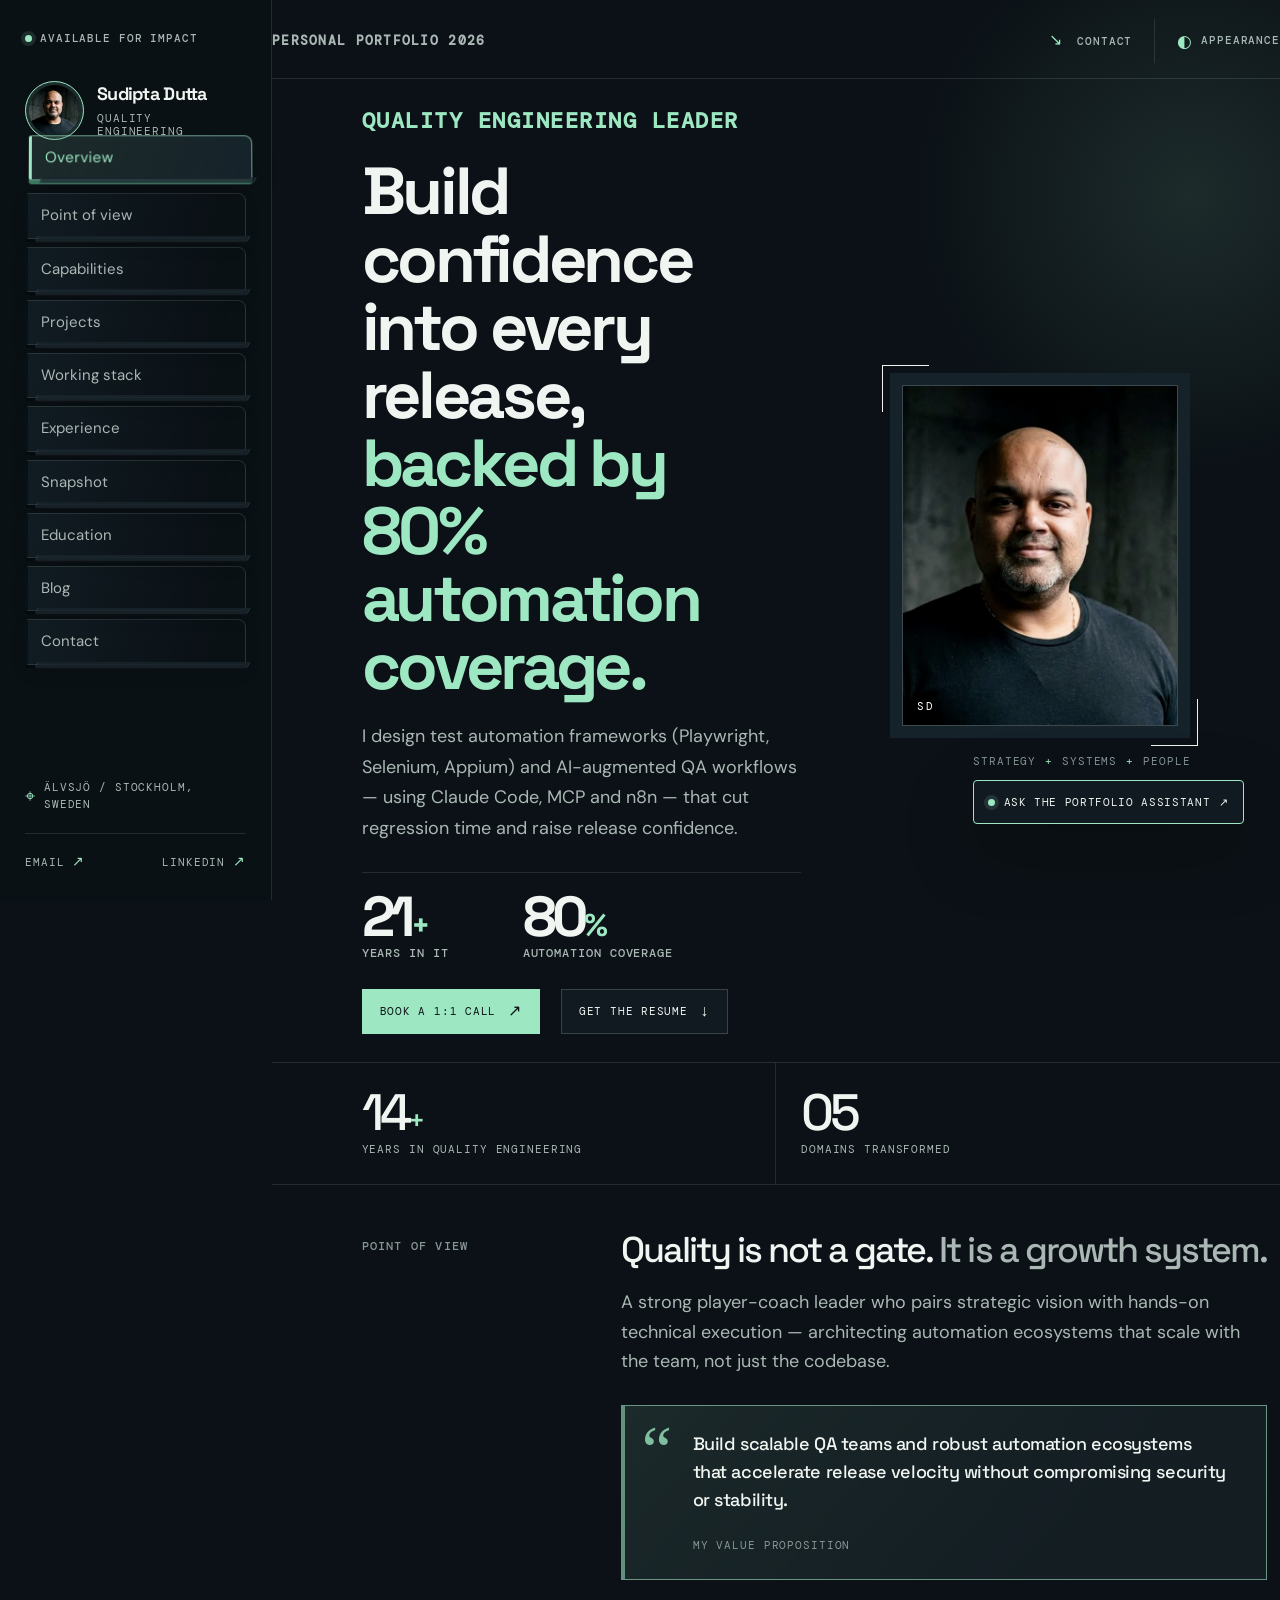
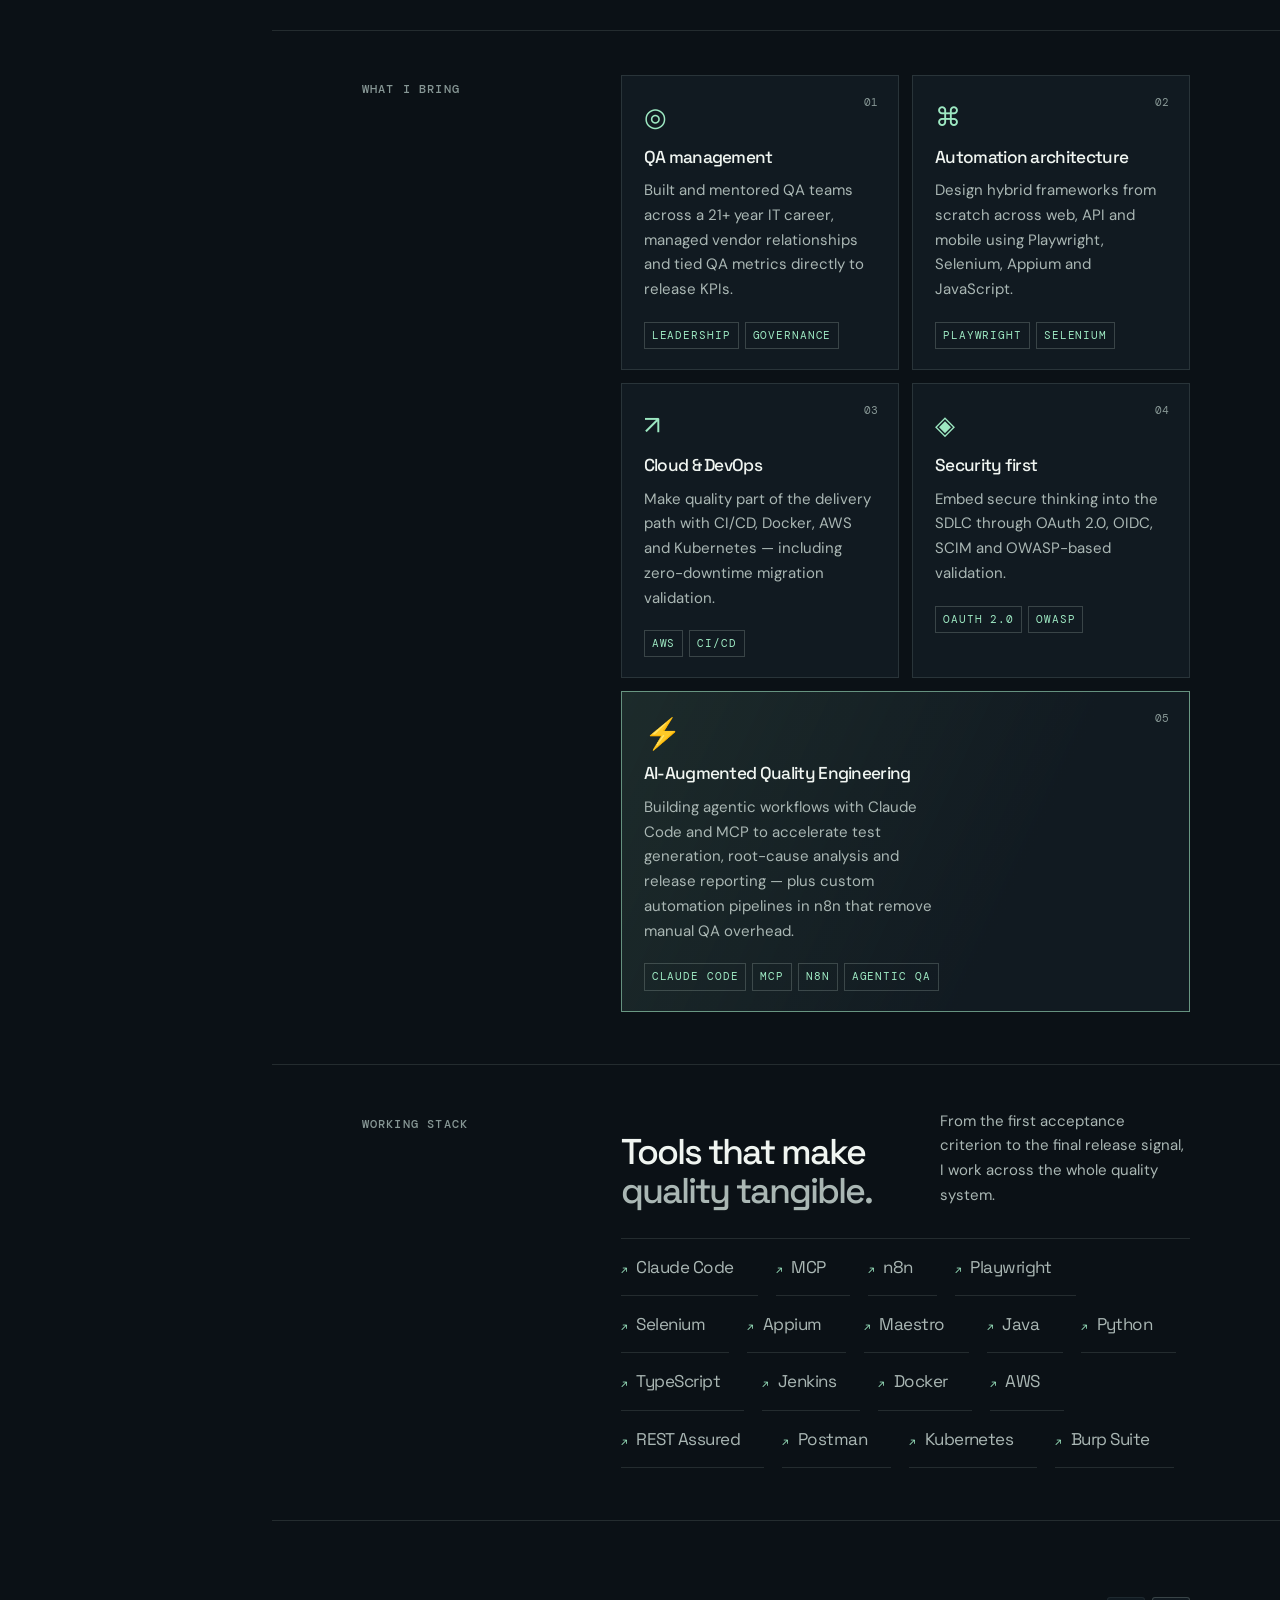
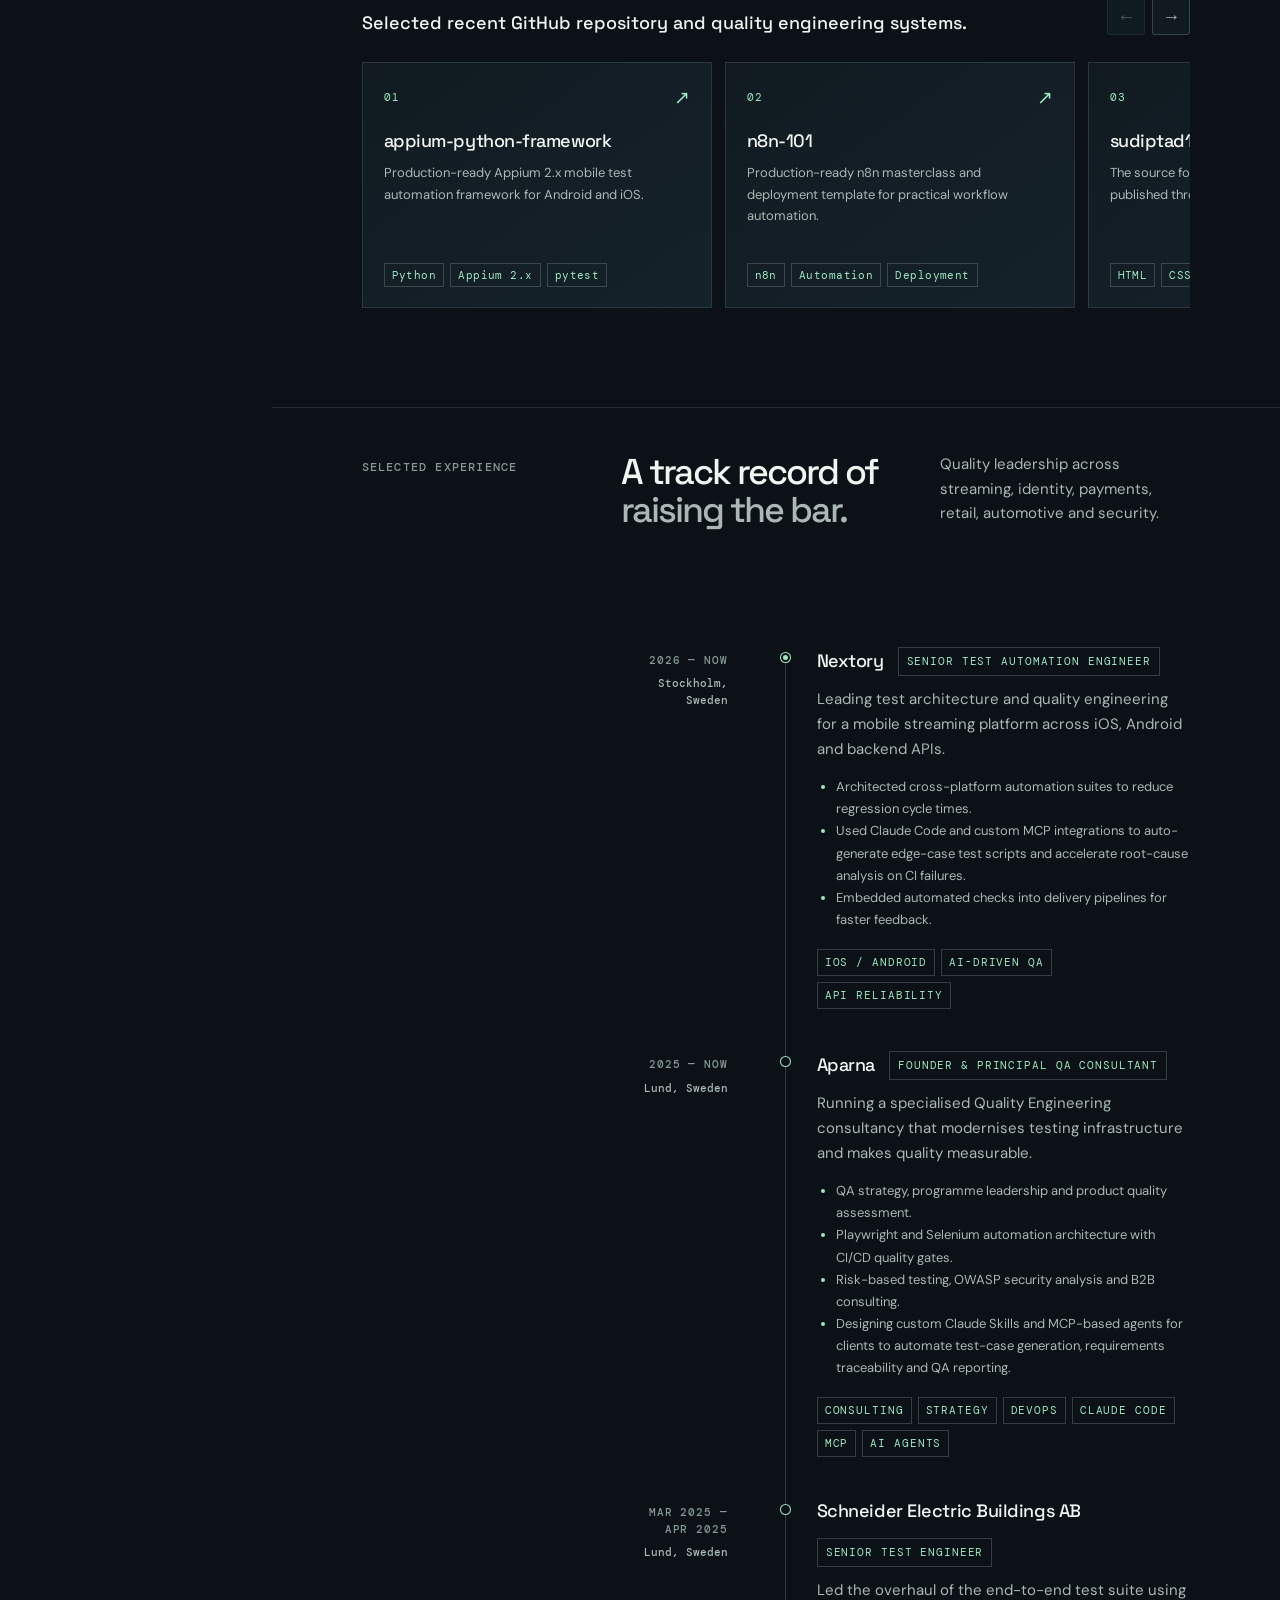
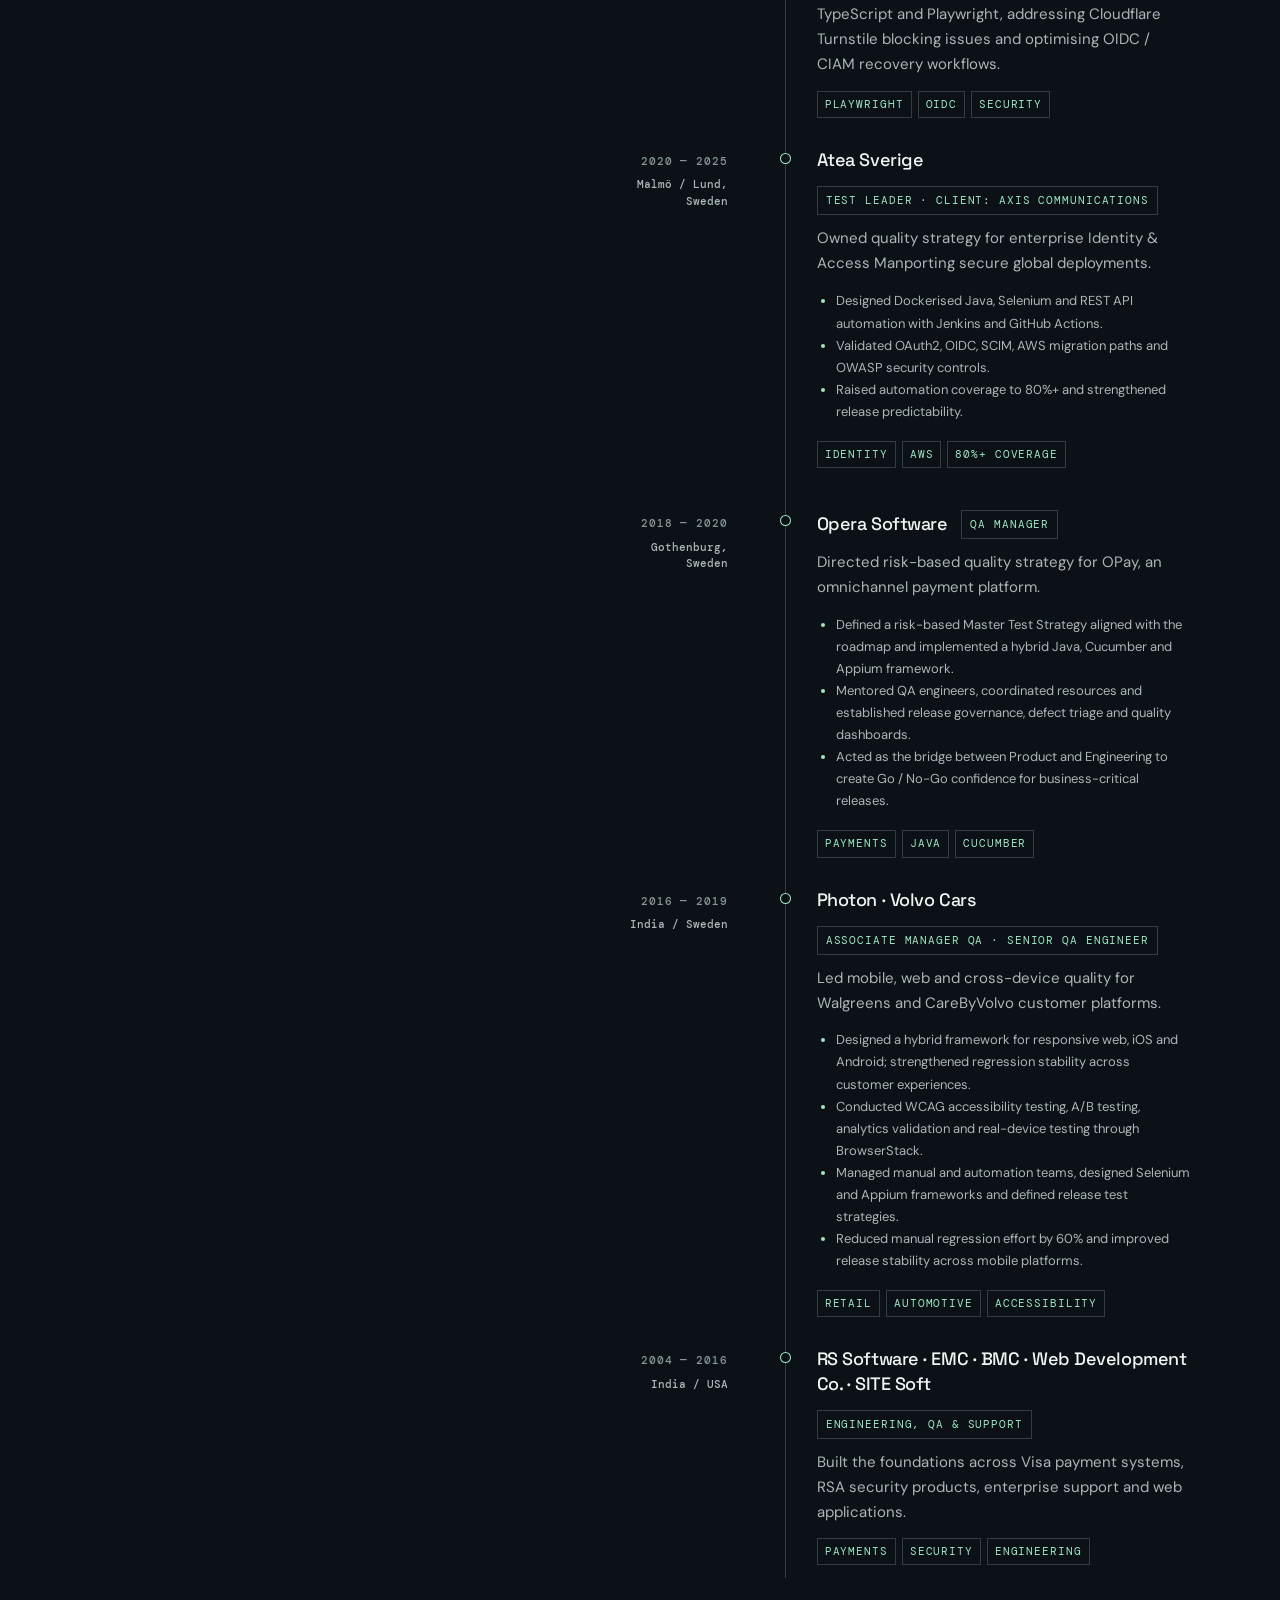
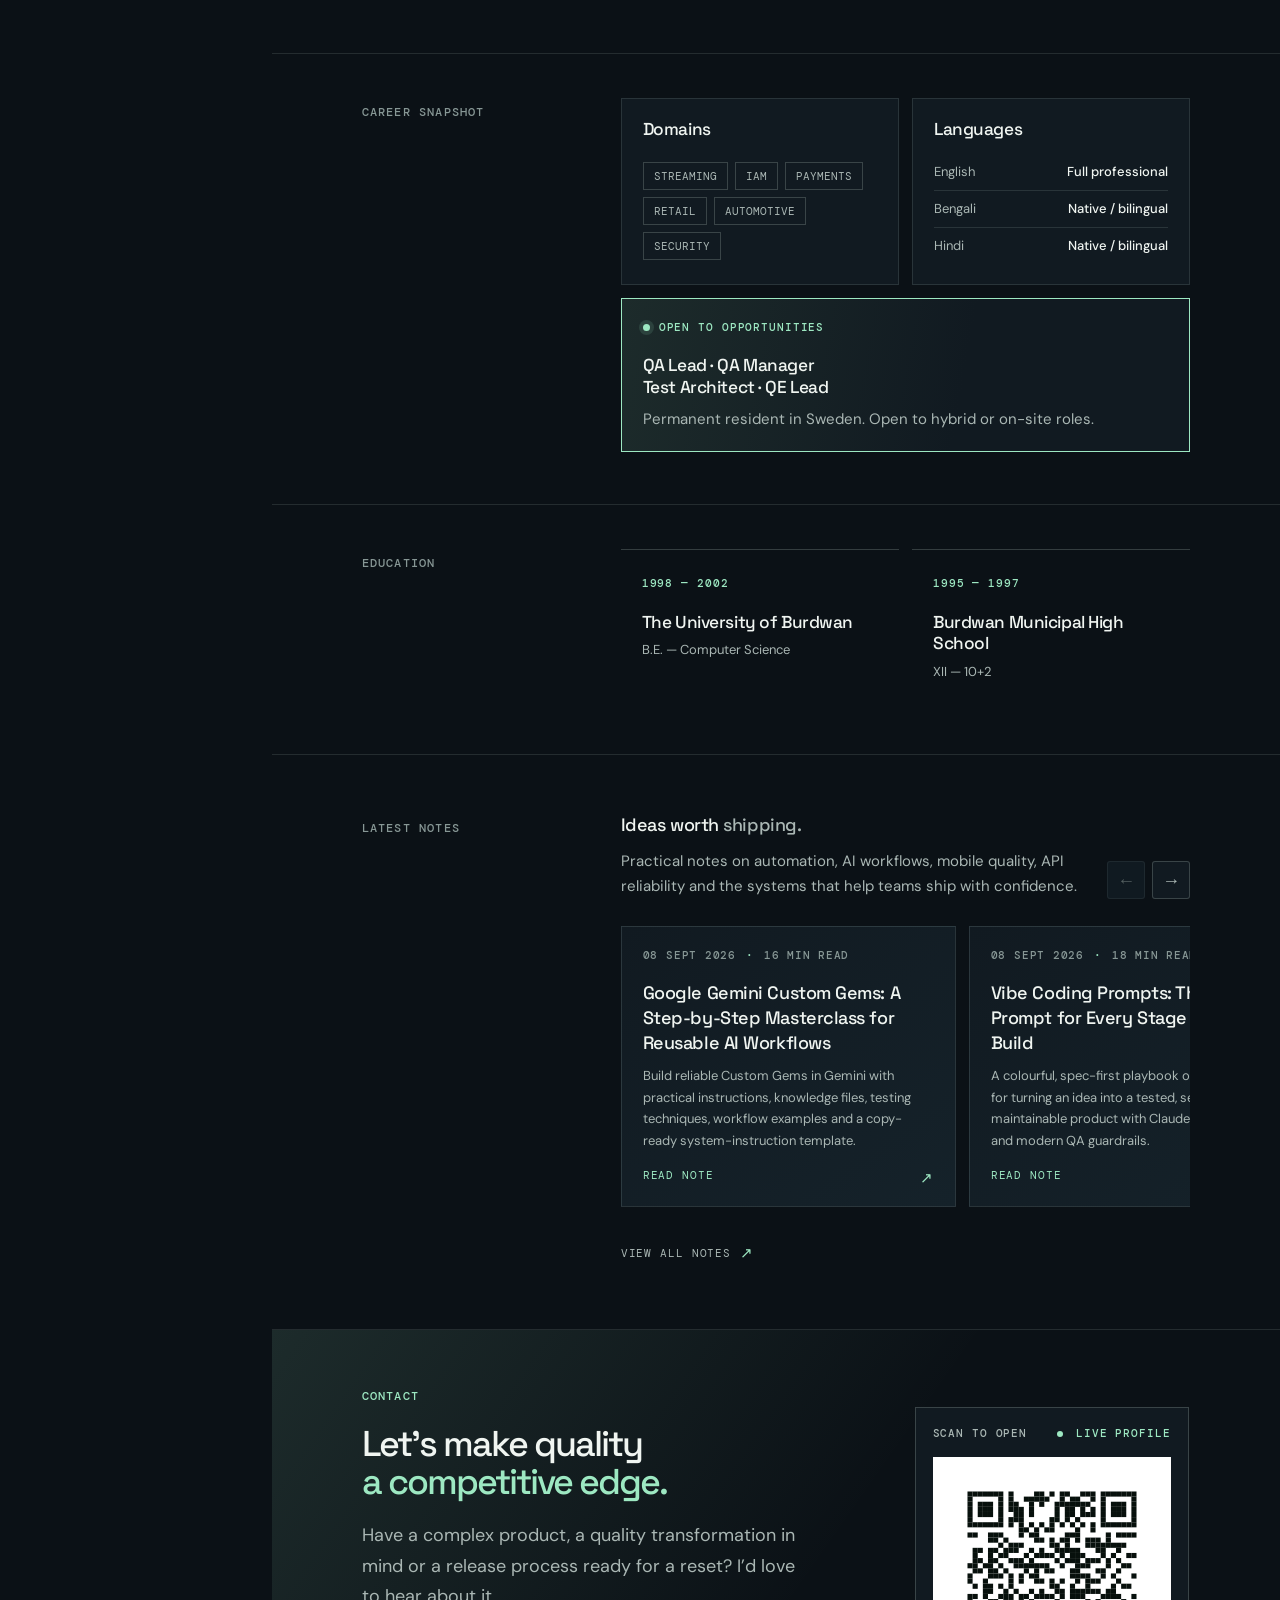
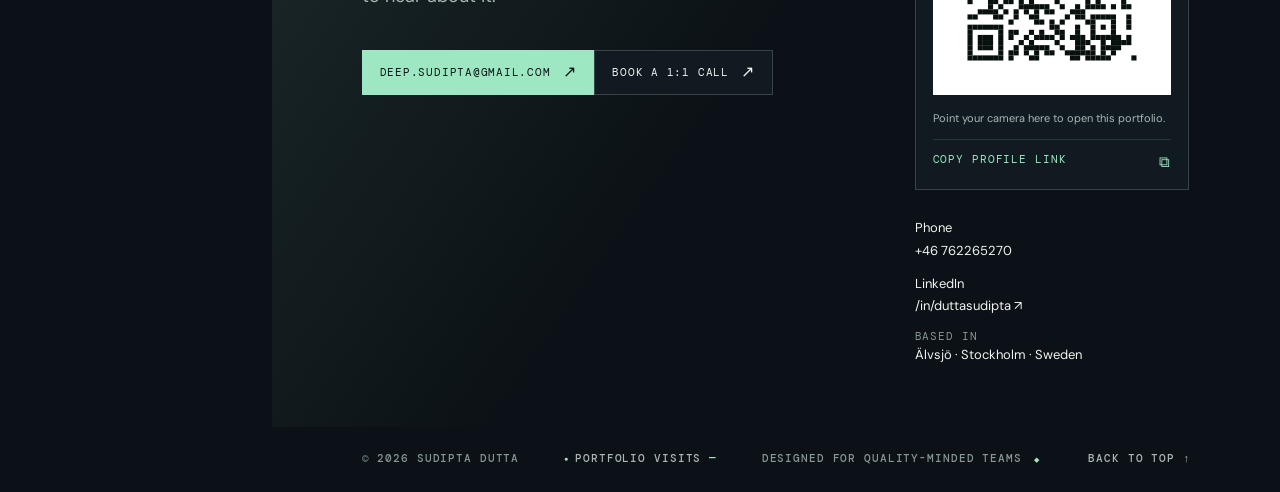
==== commit 85f8ee45: "Publish Gemini Custom Gems masterclass" ====
--- a/index.html
+++ b/index.html
@@ -218,7 +218,7 @@
           <div class="portfolio-blog-heading" data-automation-id="portfolio-blog-heading">
             <div data-automation-id="element-div-1">
               <h2 id="latest-notes-title" data-automation-id="latest-notes-title">Ideas worth <span data-automation-id="element-span-2-2">shipping.</span></h2>
-              <p data-automation-id="element-p-1">Practical notes on automation, mobile quality, API reliability and the systems that help teams ship with confidence.</p>
+              <p data-automation-id="element-p-1">Practical notes on automation, AI workflows, mobile quality, API reliability and the systems that help teams ship with confidence.</p>
             </div>
             <div class="carousel-controls" role="group" aria-label="Latest blog posts carousel controls" data-automation-id="blog-carousel-controls">
               <button class="carousel-control" id="blogCarouselPrevious" type="button" aria-label="Show previous blog posts" data-automation-id="blog-carousel-previous">←</button>
@@ -226,6 +226,7 @@
             </div>
           </div>
           <div class="portfolio-blog-carousel" id="blogCarousel" role="region" aria-roledescription="carousel" aria-live="polite" aria-label="Blog post titles. Use left and right arrow keys to browse." tabindex="0" data-automation-id="blog-carousel">
+            <a class="portfolio-blog-card" href="/blog/google-gemini-custom-gems/" aria-label="Read article: Google Gemini Custom Gems: A Step-by-Step Masterclass for Reusable AI Workflows" data-automation-id="portfolio-blog-card-gemini-gems"><div class="portfolio-blog-card-meta"><span>08 Sep 2026</span><span>16 min read</span></div><h3>Google Gemini Custom Gems: A Step-by-Step Masterclass for Reusable AI Workflows</h3><p>Build reusable Gemini workflows with precise instructions, knowledge files, testing techniques and practical guardrails.</p><span class="portfolio-blog-card-link">Read note <span aria-hidden="true">↗</span></span></a>
             <a class="portfolio-blog-card" href="/blog/vibe-coding-prompts/" aria-label="Read article: Vibe Coding Prompts: The Exact Prompt for Every Stage of the Build" data-automation-id="portfolio-blog-card-0"><div class="portfolio-blog-card-meta" data-automation-id="element-auto-15"><span data-automation-id="element-auto-16">08 Sep 2026</span><span data-automation-id="element-auto-17">18 min read</span></div><h3 data-automation-id="element-auto-18">Vibe Coding Prompts: The Exact Prompt for Every Stage of the Build</h3><p data-automation-id="element-auto-19">A colourful, spec-first playbook for turning an idea into a tested, secure and maintainable product.</p><span class="portfolio-blog-card-link" data-automation-id="element-auto-20">Read note <span data-automation-id="element-auto-21">↗</span></span></a>
             <a class="portfolio-blog-card" href="/blog/maestro-mobile-testing/" aria-label="Read article: Maestro Mobile Automation: A Practical Step-by-Step Guide" data-automation-id="portfolio-blog-card-1"><div class="portfolio-blog-card-meta" data-automation-id="portfolio-blog-card-meta-1"><span data-automation-id="element-span-1-2">07 Sep 2026</span><span data-automation-id="element-span-2-3">14 min read</span></div><h3 data-automation-id="portfolio-blog-card-title-1">Maestro Mobile Automation: A Practical Step-by-Step Guide</h3><p data-automation-id="portfolio-blog-card-summary-1">Build readable, resilient Android and iOS flows with Maestro, from local setup to CI feedback and visual evidence.</p><span class="portfolio-blog-card-link" data-automation-id="element-portfolio-blog-card-link-3">Read note <span data-automation-id="element-span-4">↗</span></span></a>
             <a class="portfolio-blog-card" href="/blog/shift-left-api-testing/" aria-label="Read article: Shift-Left API Testing Without Slowing Teams Down" data-automation-id="portfolio-blog-card-2"><div class="portfolio-blog-card-meta" data-automation-id="portfolio-blog-card-meta-2"><span data-automation-id="element-span-5-2">22 Aug 2026</span><span data-automation-id="element-span-6-2">7 min read</span></div><h3 data-automation-id="portfolio-blog-card-title-2">Shift-Left API Testing Without Slowing Teams Down</h3><p data-automation-id="portfolio-blog-card-summary-2">How contract-focused API checks can shorten feedback loops while protecting integration quality.</p><span class="portfolio-blog-card-link" data-automation-id="element-portfolio-blog-card-link-7">Read note <span data-automation-id="element-span-8-2">↗</span></span></a>
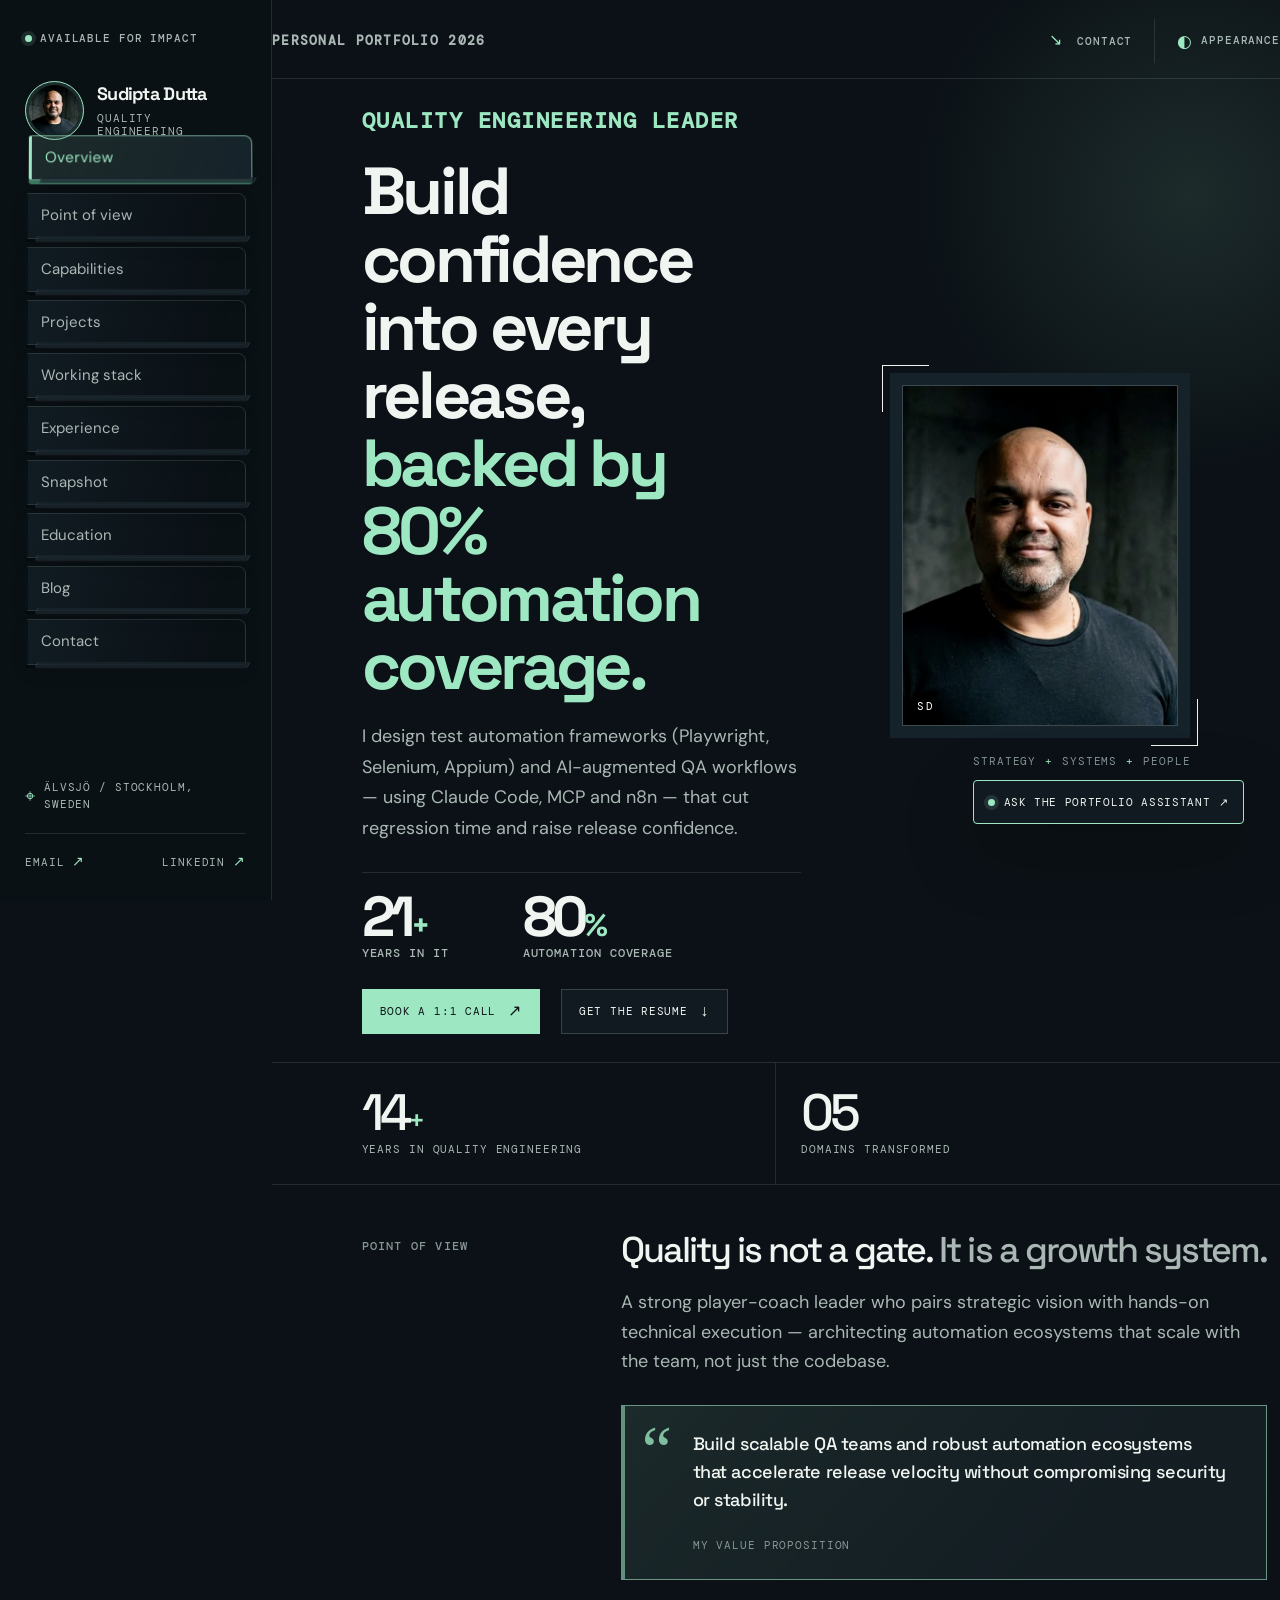
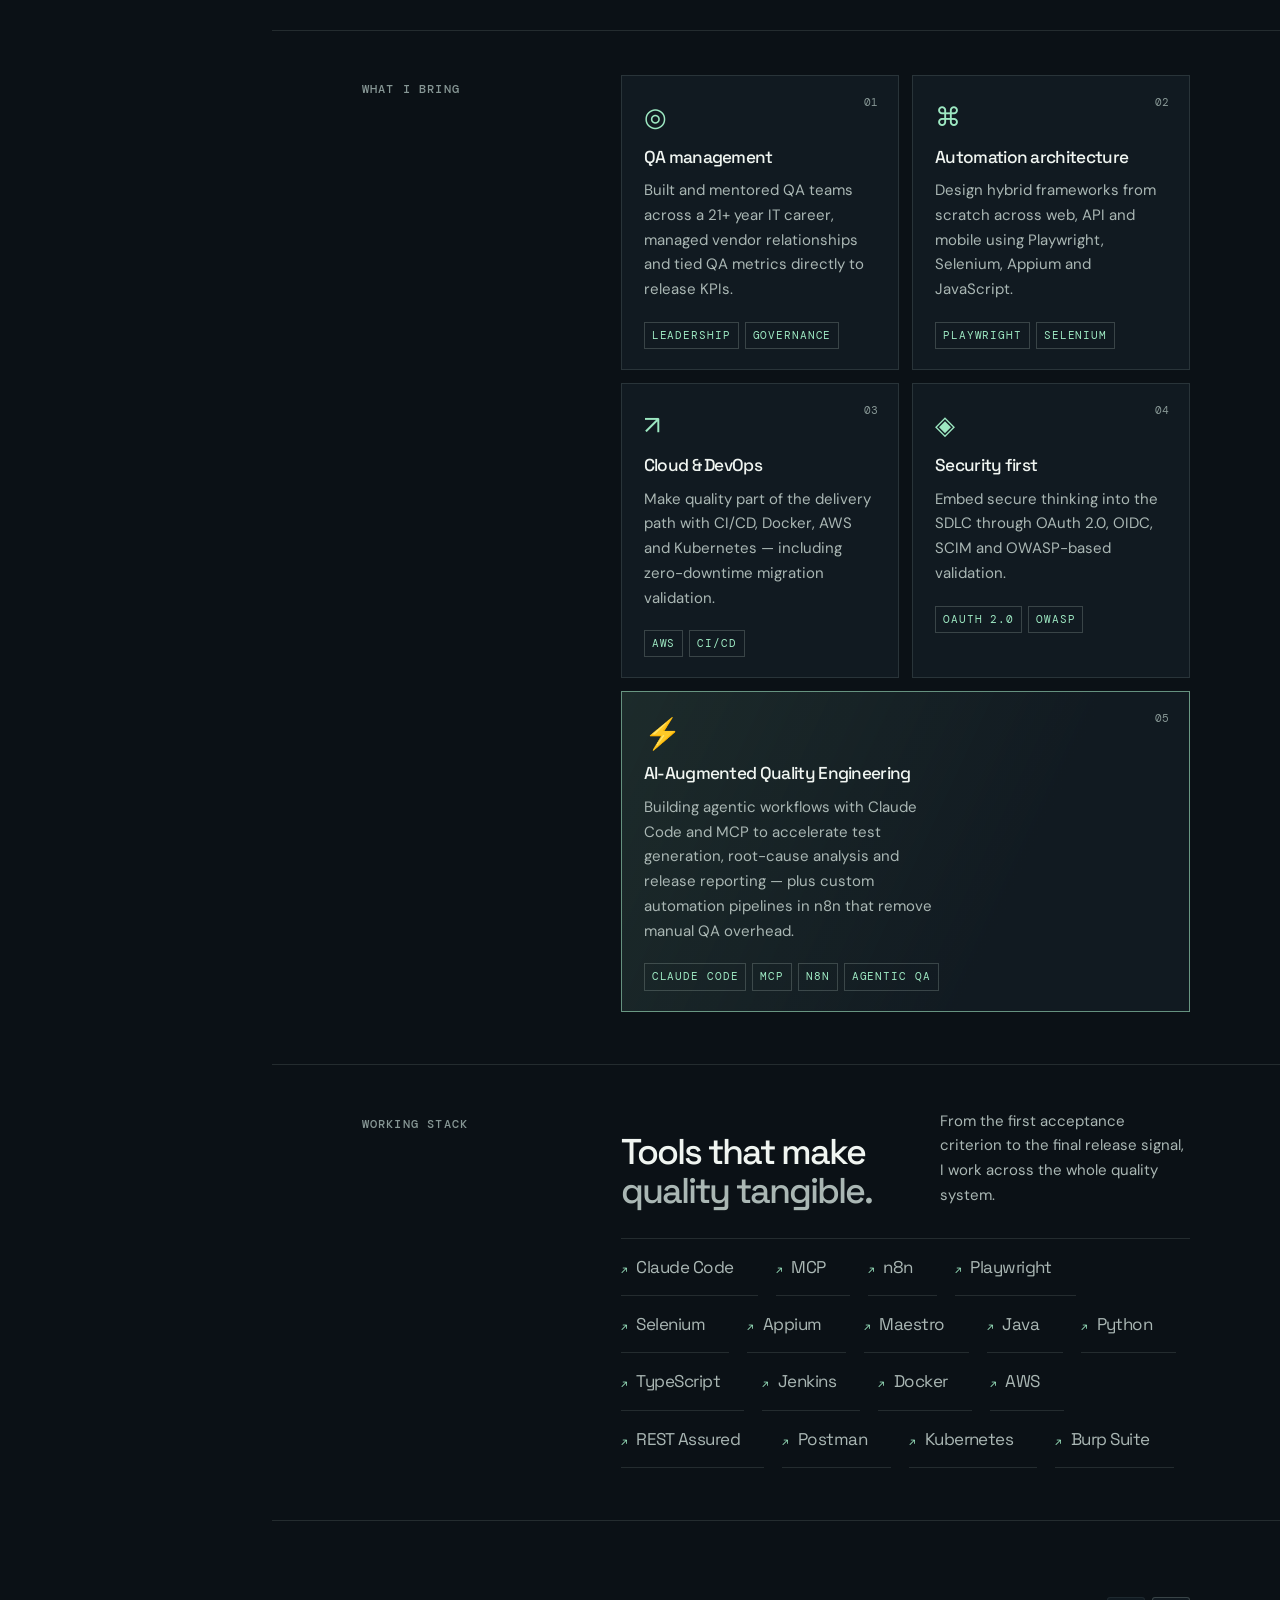
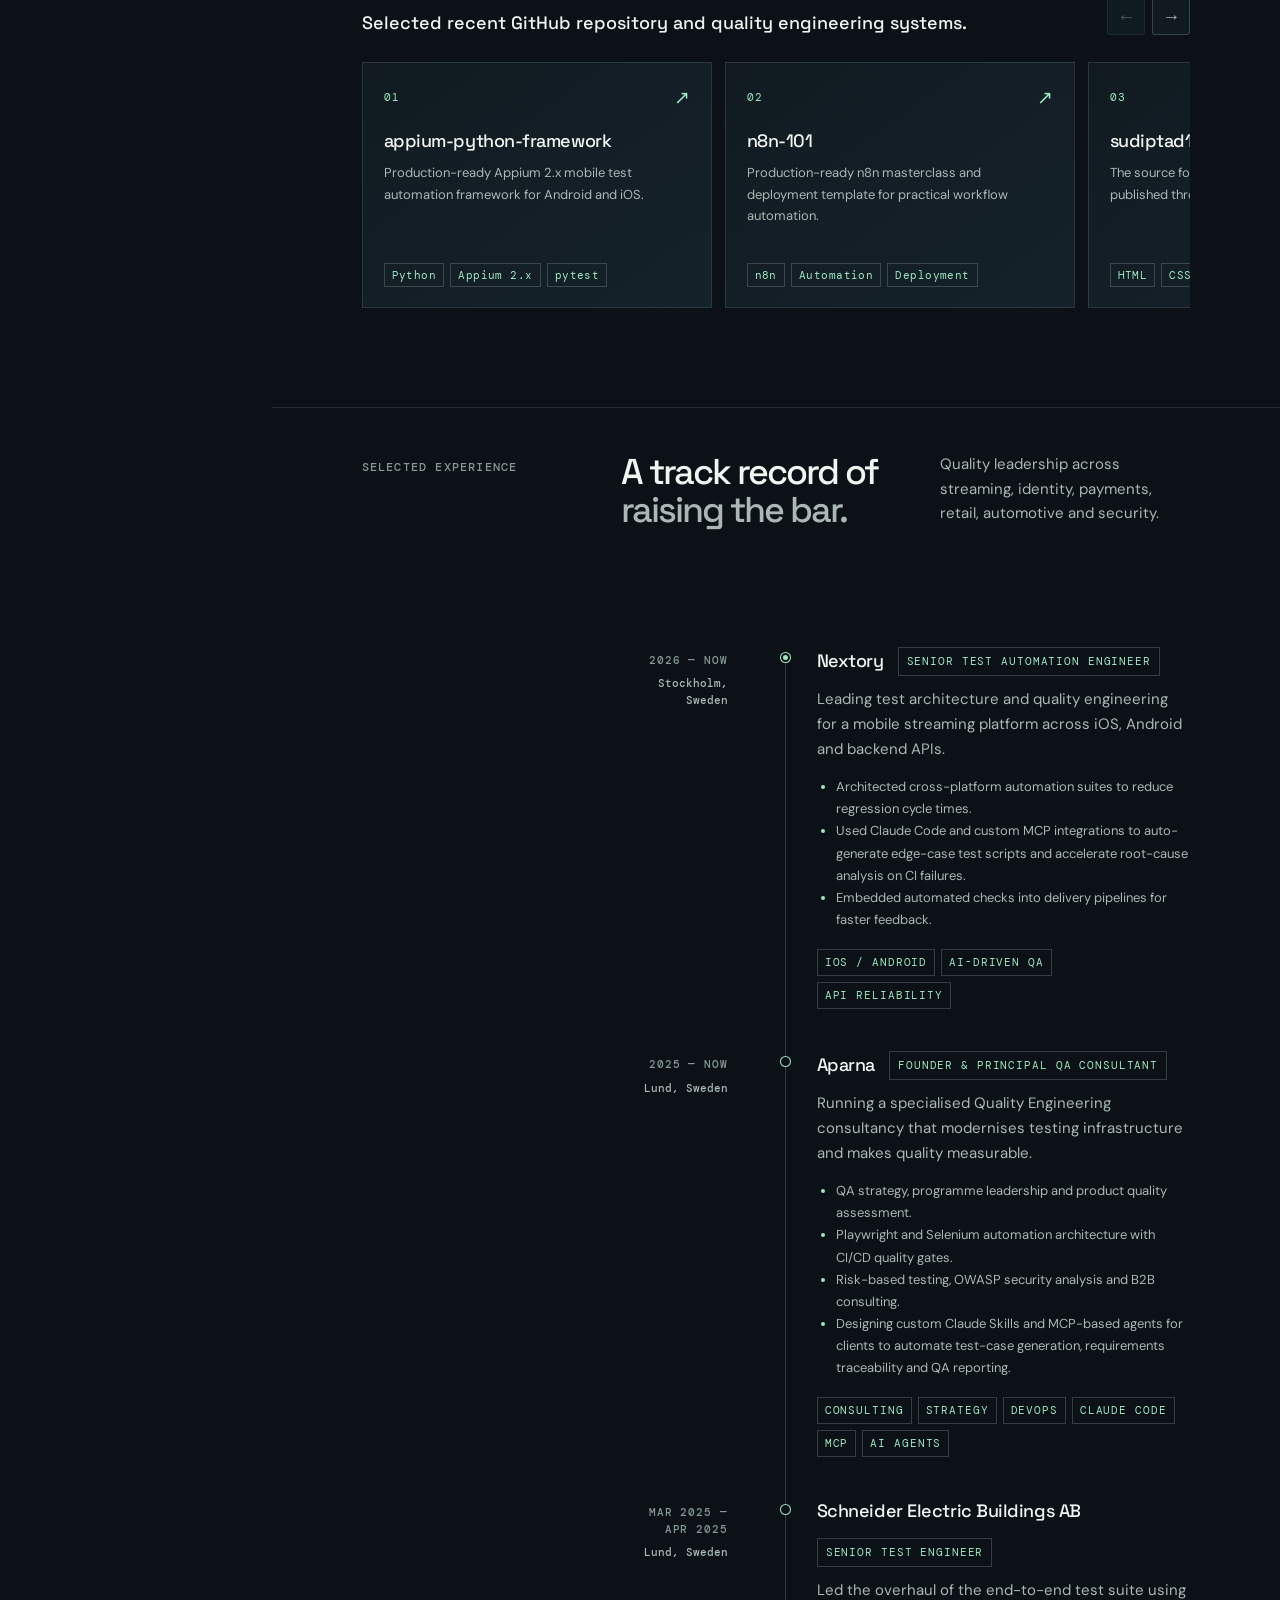
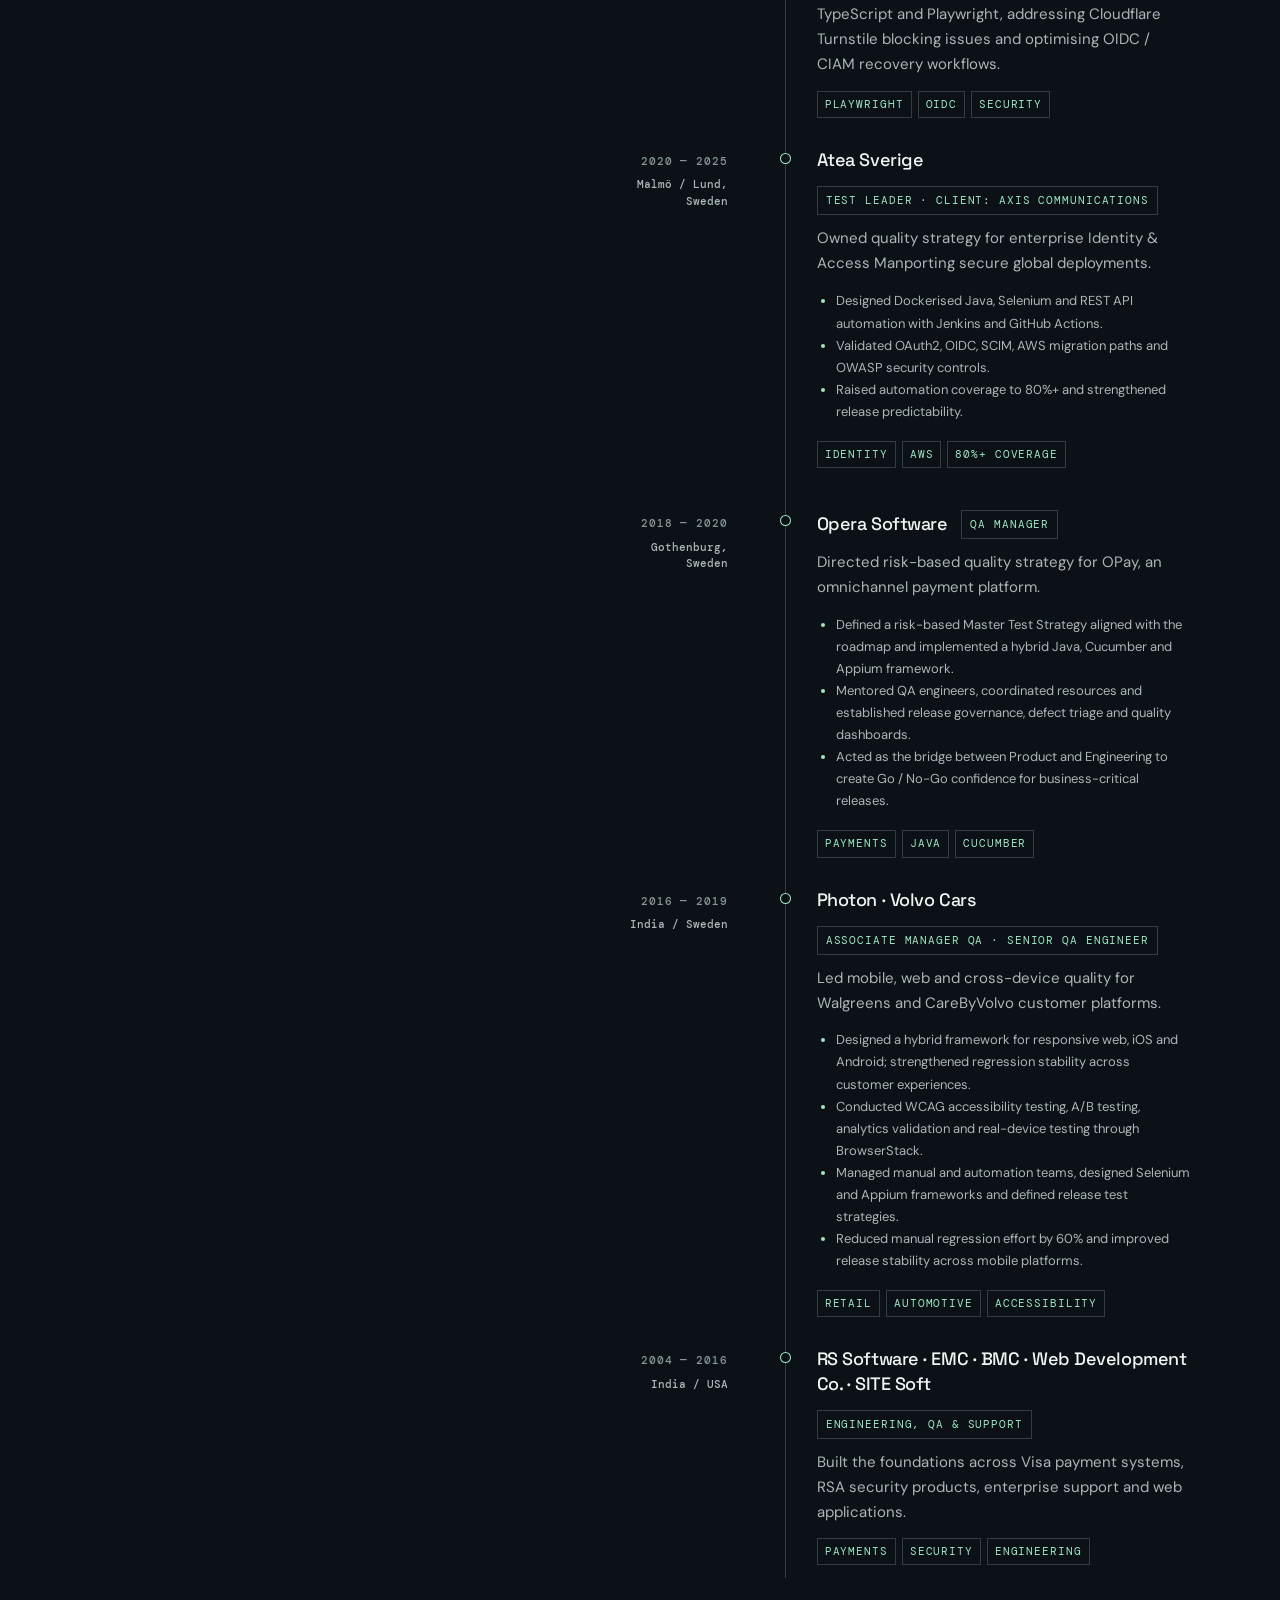
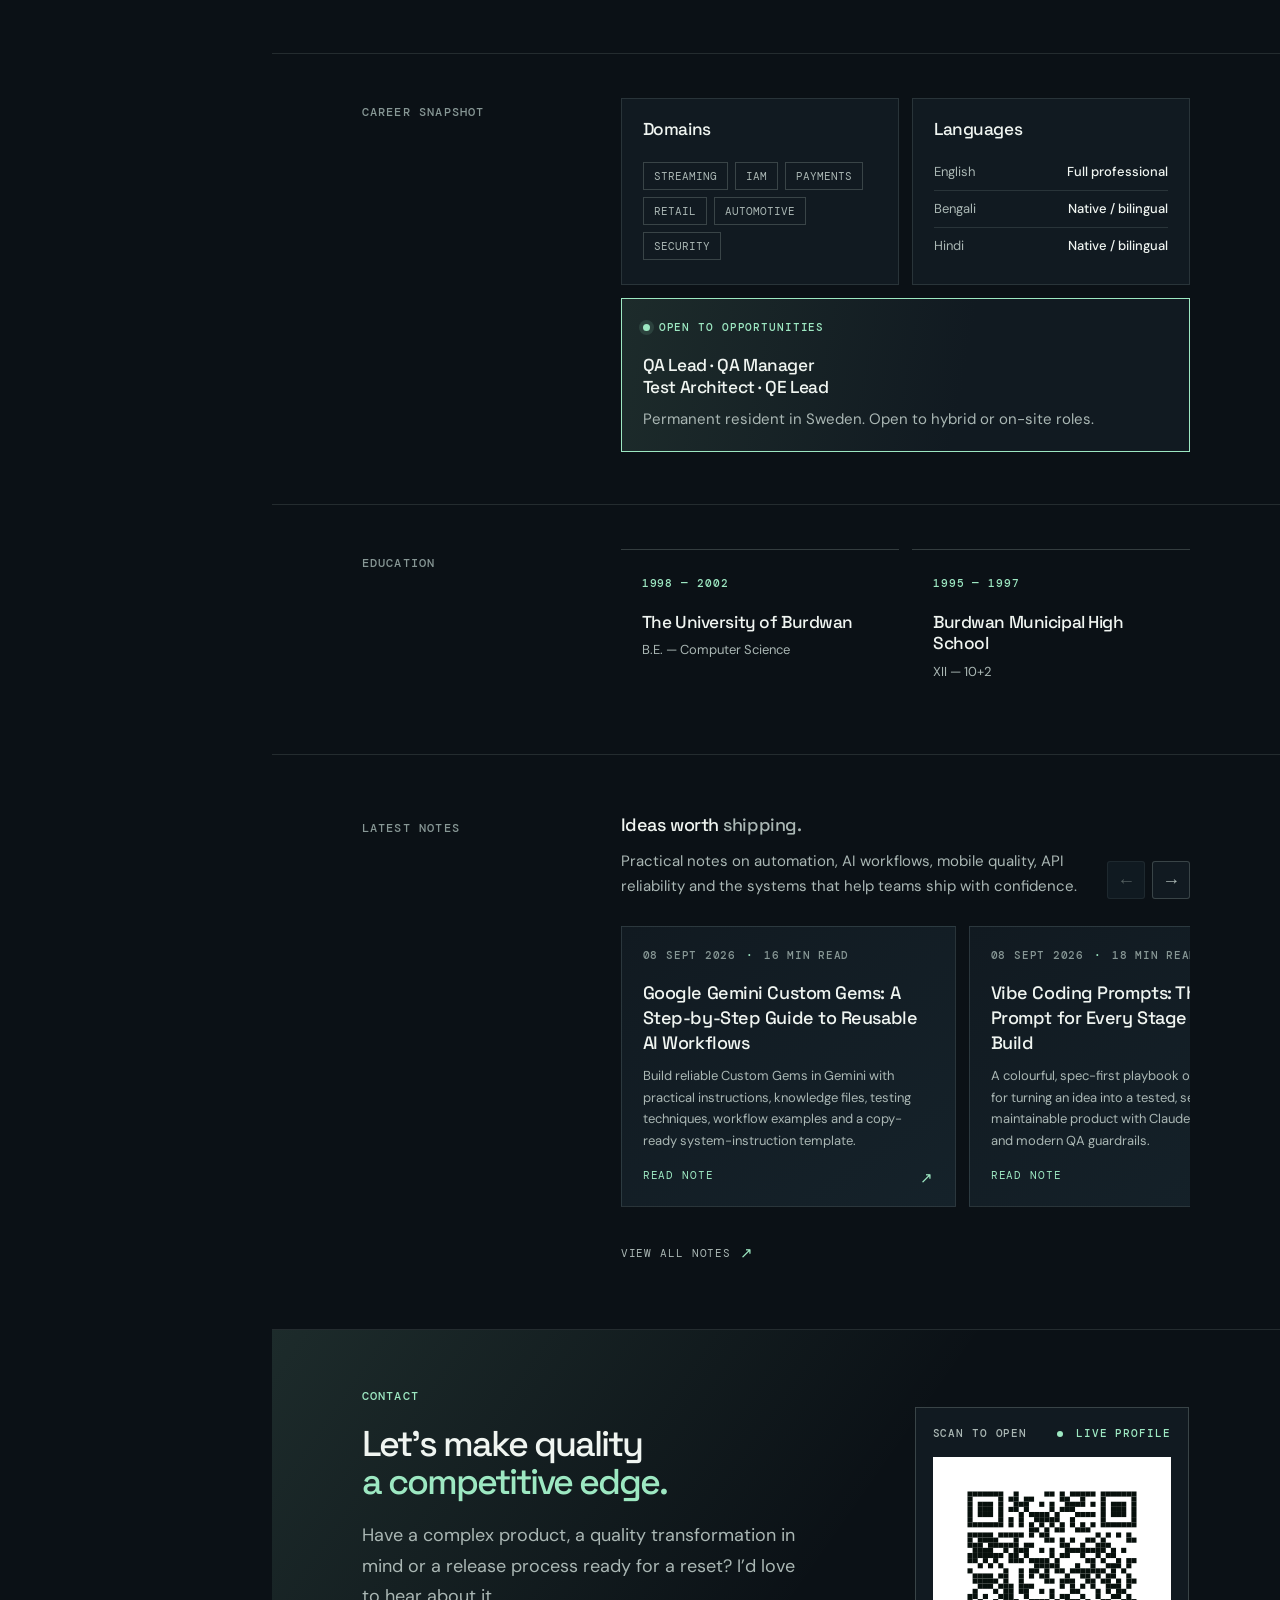
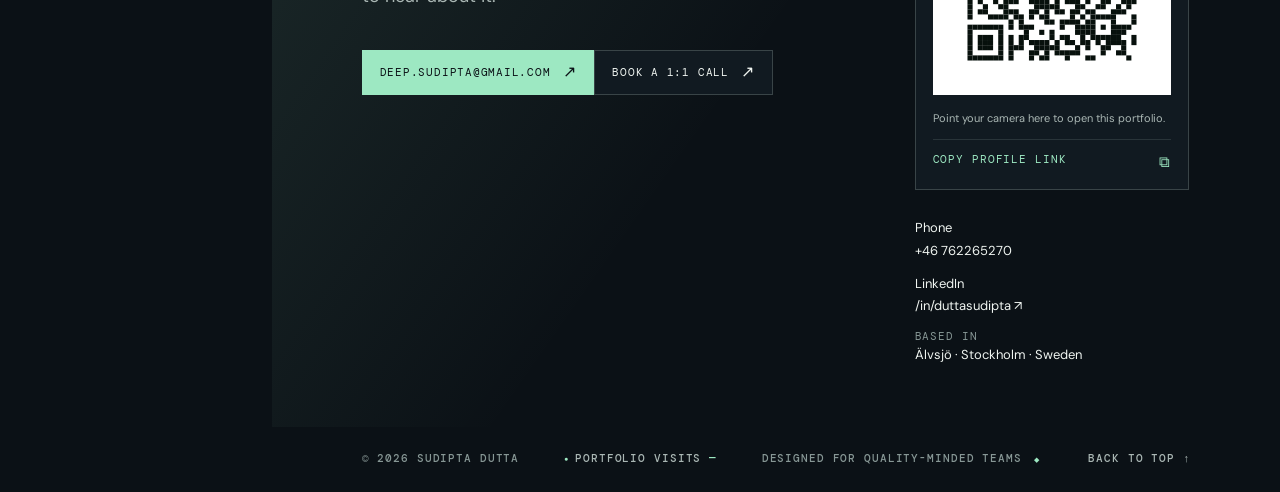
==== commit 9d9481b7: "Rename Gemini Gems article" ====
--- a/index.html
+++ b/index.html
@@ -226,7 +226,7 @@
             </div>
           </div>
           <div class="portfolio-blog-carousel" id="blogCarousel" role="region" aria-roledescription="carousel" aria-live="polite" aria-label="Blog post titles. Use left and right arrow keys to browse." tabindex="0" data-automation-id="blog-carousel">
-            <a class="portfolio-blog-card" href="/blog/google-gemini-custom-gems/" aria-label="Read article: Google Gemini Custom Gems: A Step-by-Step Masterclass for Reusable AI Workflows" data-automation-id="portfolio-blog-card-gemini-gems"><div class="portfolio-blog-card-meta"><span>08 Sep 2026</span><span>16 min read</span></div><h3>Google Gemini Custom Gems: A Step-by-Step Masterclass for Reusable AI Workflows</h3><p>Build reusable Gemini workflows with precise instructions, knowledge files, testing techniques and practical guardrails.</p><span class="portfolio-blog-card-link">Read note <span aria-hidden="true">↗</span></span></a>
+            <a class="portfolio-blog-card" href="/blog/google-gemini-custom-gems/" aria-label="Read article: Google Gemini Custom Gems: A Step-by-Step Guide to Reusable AI Workflows" data-automation-id="portfolio-blog-card-gemini-gems"><div class="portfolio-blog-card-meta"><span>08 Sep 2026</span><span>16 min read</span></div><h3>Google Gemini Custom Gems: A Step-by-Step Guide to Reusable AI Workflows</h3><p>Build reusable Gemini workflows with precise instructions, knowledge files, testing techniques and practical guardrails.</p><span class="portfolio-blog-card-link">Read note <span aria-hidden="true">↗</span></span></a>
             <a class="portfolio-blog-card" href="/blog/vibe-coding-prompts/" aria-label="Read article: Vibe Coding Prompts: The Exact Prompt for Every Stage of the Build" data-automation-id="portfolio-blog-card-0"><div class="portfolio-blog-card-meta" data-automation-id="element-auto-15"><span data-automation-id="element-auto-16">08 Sep 2026</span><span data-automation-id="element-auto-17">18 min read</span></div><h3 data-automation-id="element-auto-18">Vibe Coding Prompts: The Exact Prompt for Every Stage of the Build</h3><p data-automation-id="element-auto-19">A colourful, spec-first playbook for turning an idea into a tested, secure and maintainable product.</p><span class="portfolio-blog-card-link" data-automation-id="element-auto-20">Read note <span data-automation-id="element-auto-21">↗</span></span></a>
             <a class="portfolio-blog-card" href="/blog/maestro-mobile-testing/" aria-label="Read article: Maestro Mobile Automation: A Practical Step-by-Step Guide" data-automation-id="portfolio-blog-card-1"><div class="portfolio-blog-card-meta" data-automation-id="portfolio-blog-card-meta-1"><span data-automation-id="element-span-1-2">07 Sep 2026</span><span data-automation-id="element-span-2-3">14 min read</span></div><h3 data-automation-id="portfolio-blog-card-title-1">Maestro Mobile Automation: A Practical Step-by-Step Guide</h3><p data-automation-id="portfolio-blog-card-summary-1">Build readable, resilient Android and iOS flows with Maestro, from local setup to CI feedback and visual evidence.</p><span class="portfolio-blog-card-link" data-automation-id="element-portfolio-blog-card-link-3">Read note <span data-automation-id="element-span-4">↗</span></span></a>
             <a class="portfolio-blog-card" href="/blog/shift-left-api-testing/" aria-label="Read article: Shift-Left API Testing Without Slowing Teams Down" data-automation-id="portfolio-blog-card-2"><div class="portfolio-blog-card-meta" data-automation-id="portfolio-blog-card-meta-2"><span data-automation-id="element-span-5-2">22 Aug 2026</span><span data-automation-id="element-span-6-2">7 min read</span></div><h3 data-automation-id="portfolio-blog-card-title-2">Shift-Left API Testing Without Slowing Teams Down</h3><p data-automation-id="portfolio-blog-card-summary-2">How contract-focused API checks can shorten feedback loops while protecting integration quality.</p><span class="portfolio-blog-card-link" data-automation-id="element-portfolio-blog-card-link-7">Read note <span data-automation-id="element-span-8-2">↗</span></span></a>
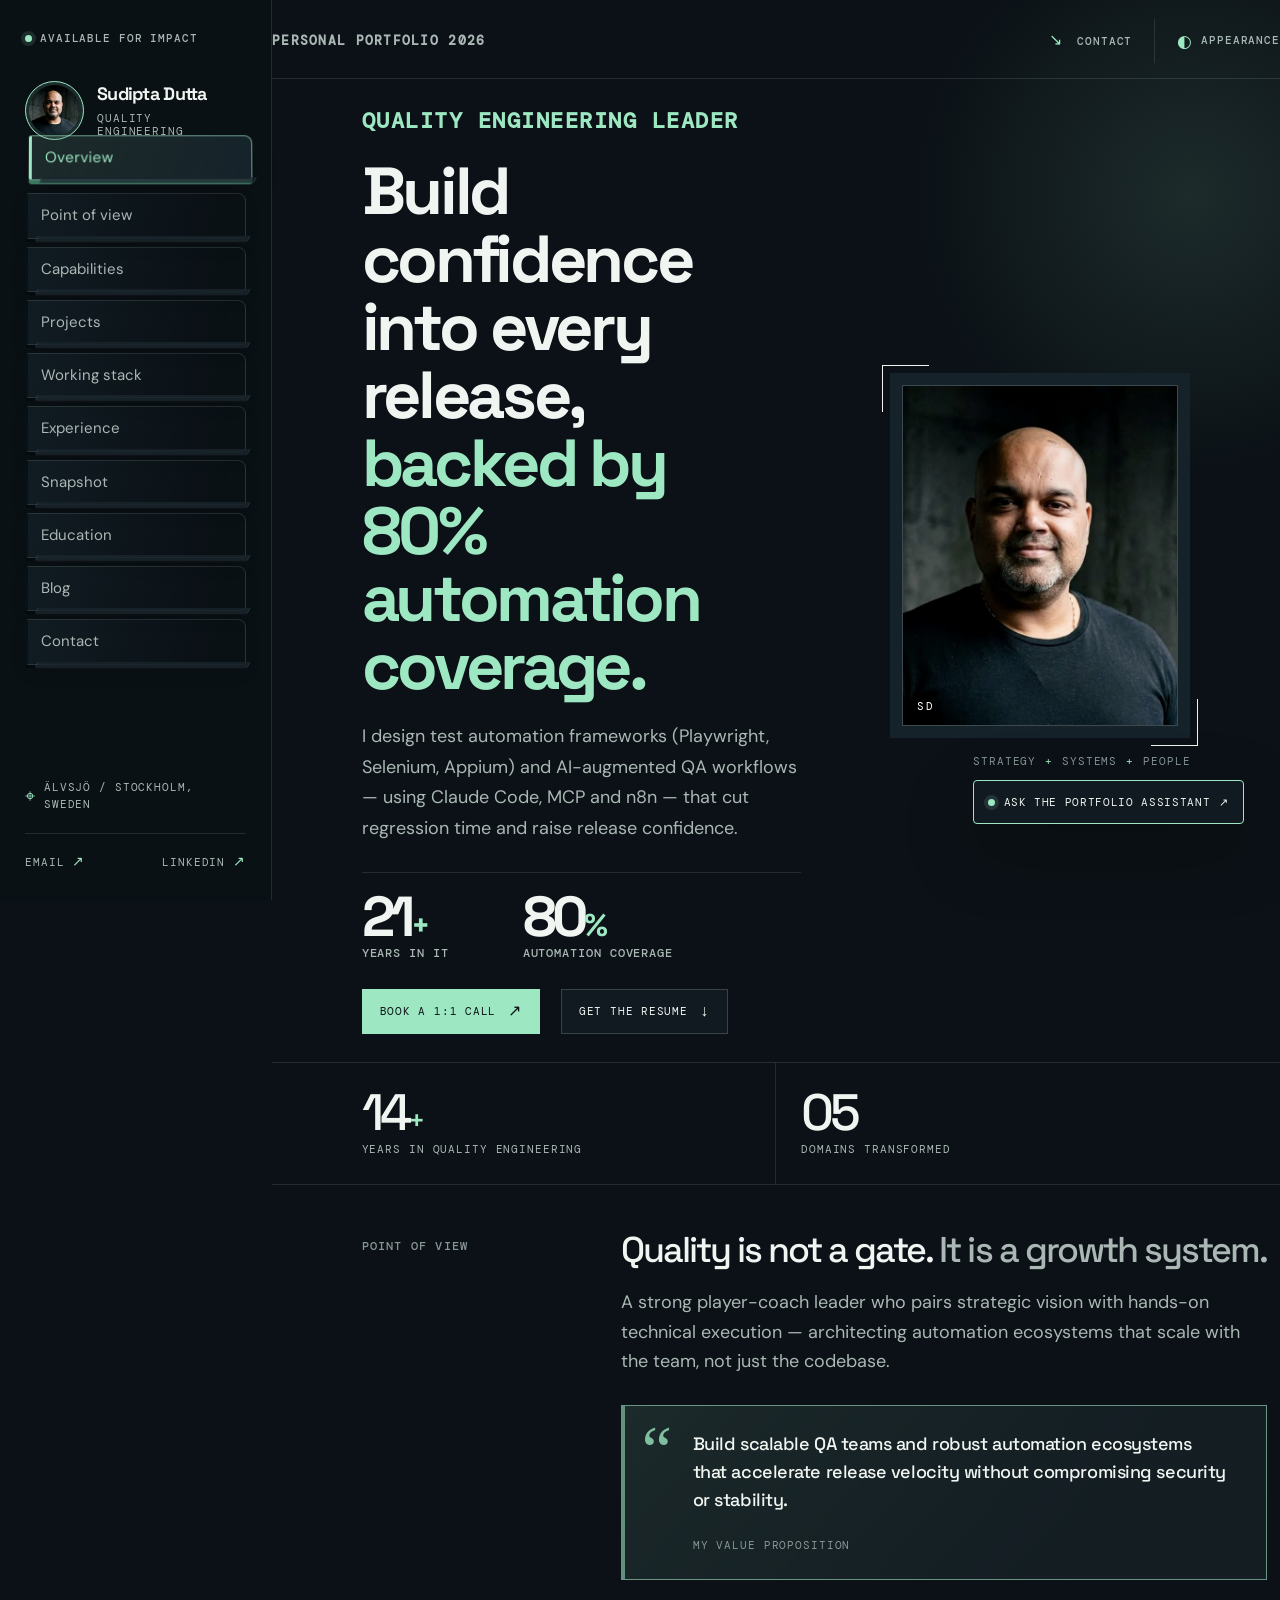
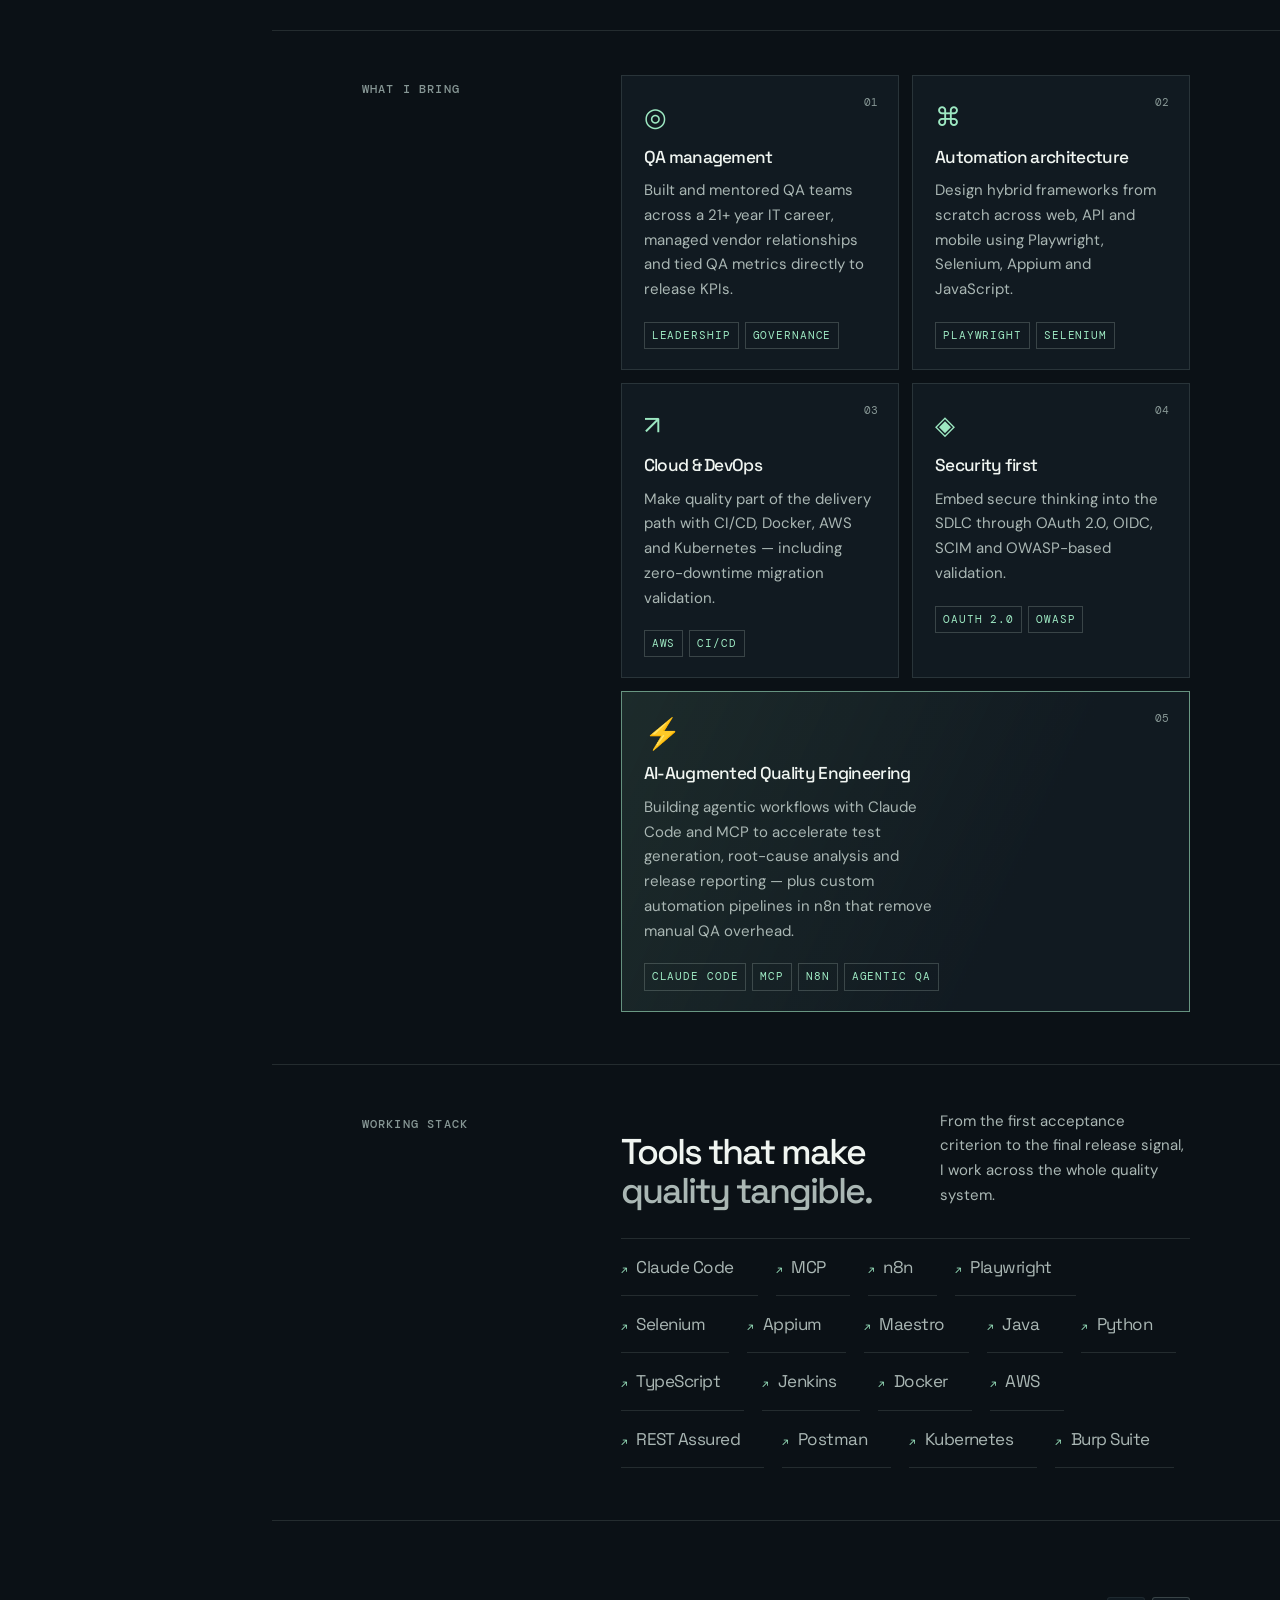
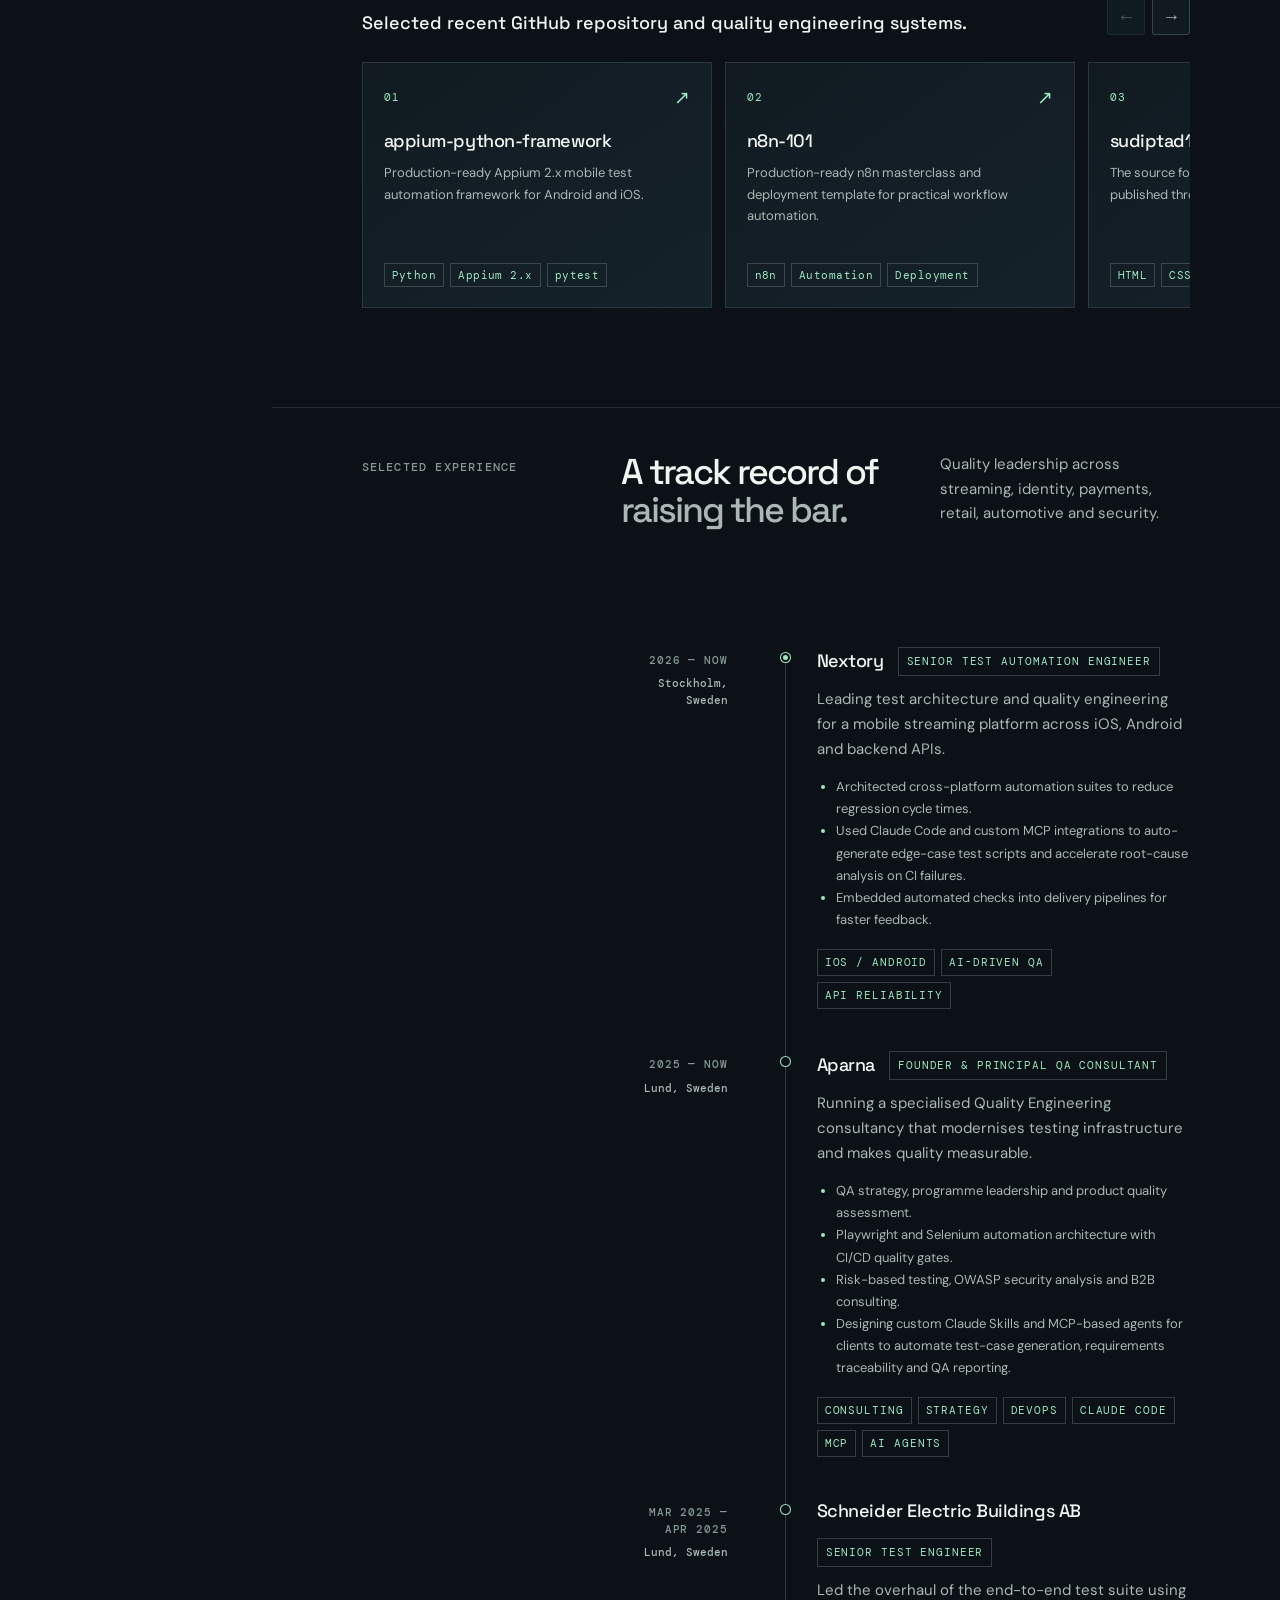
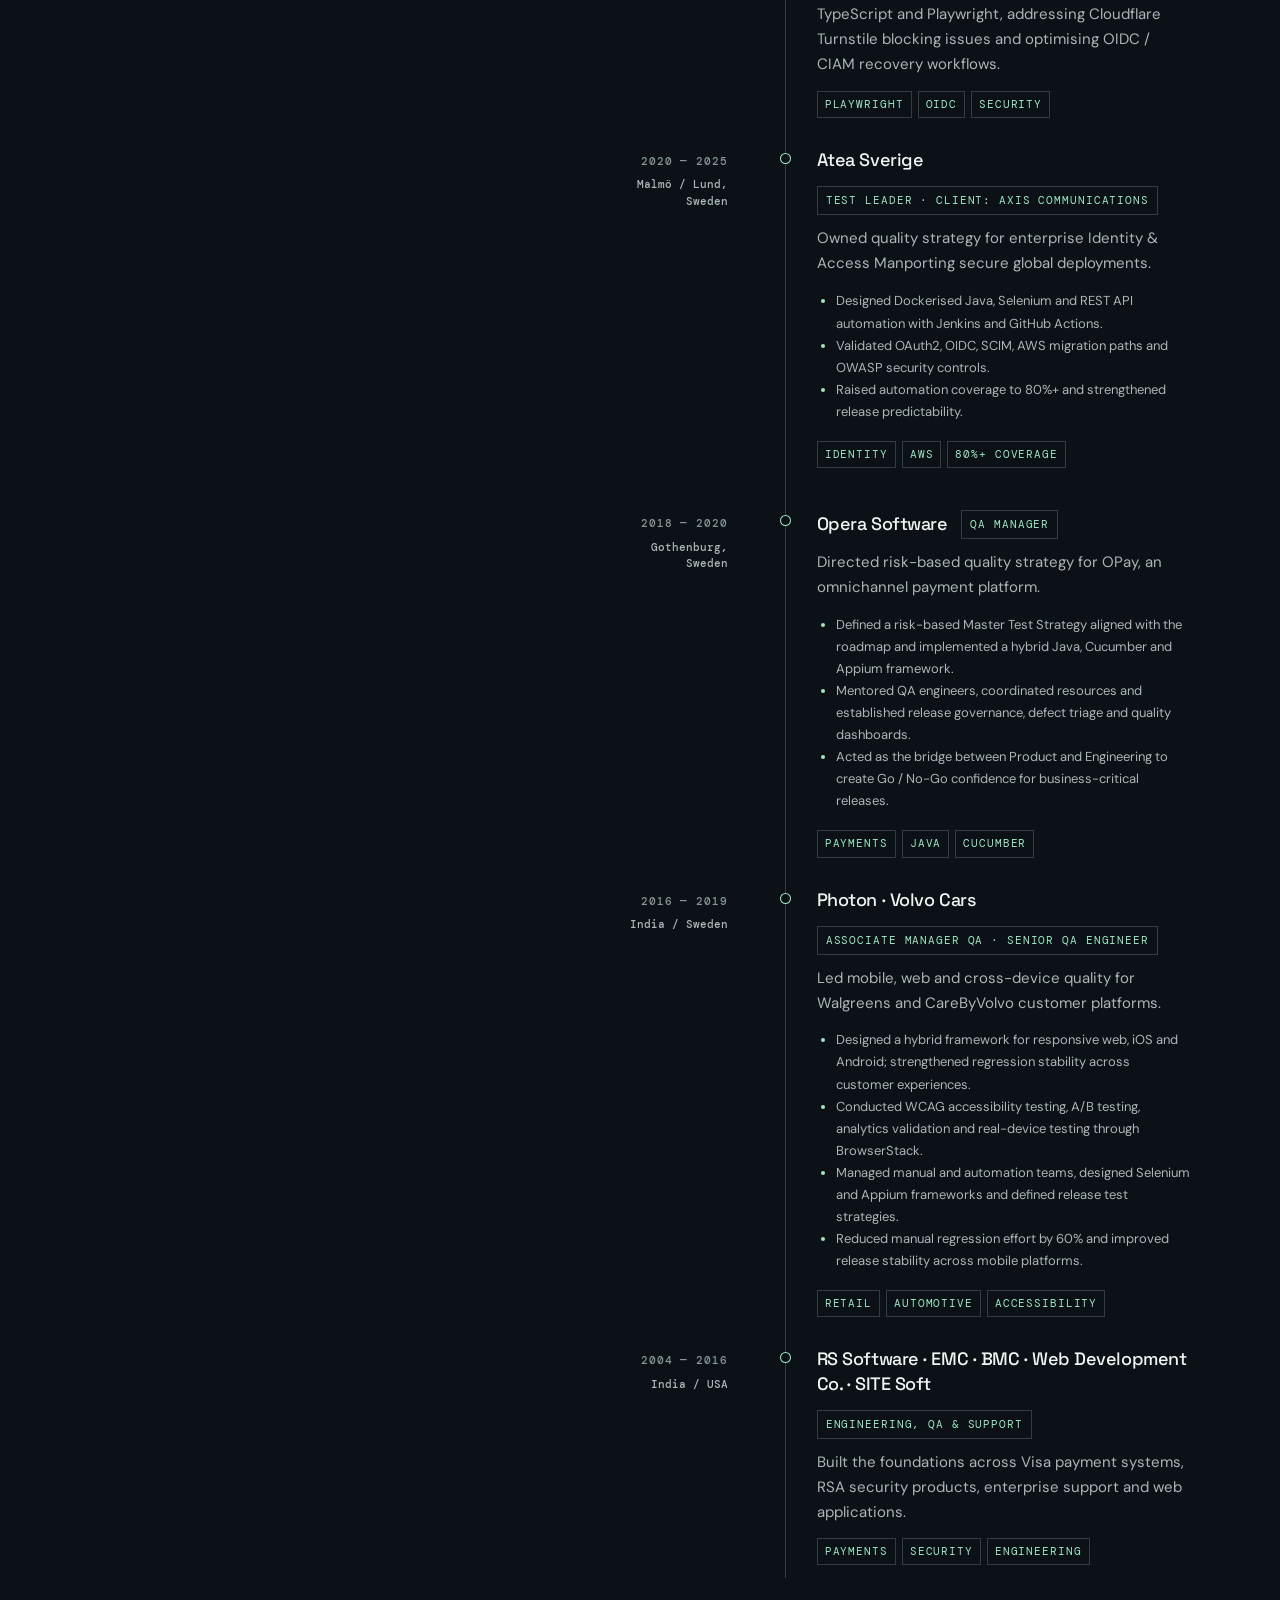
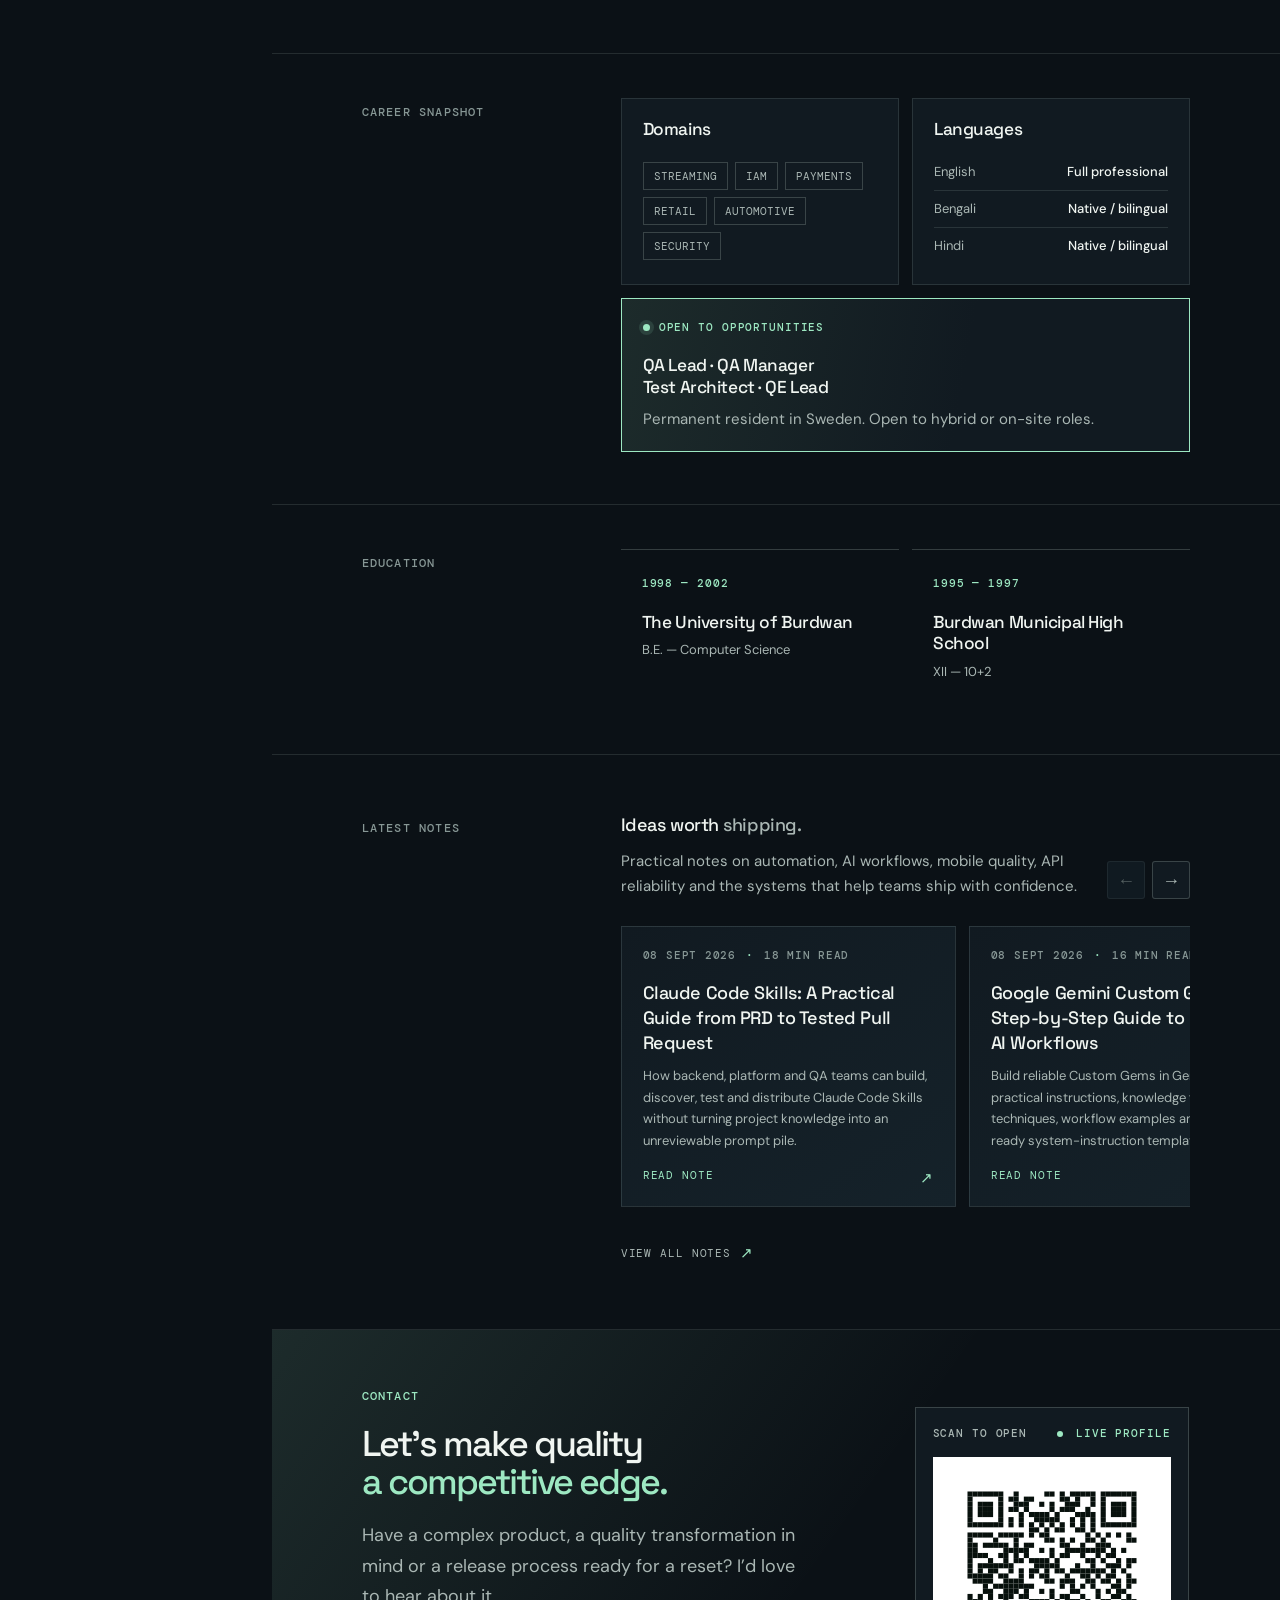
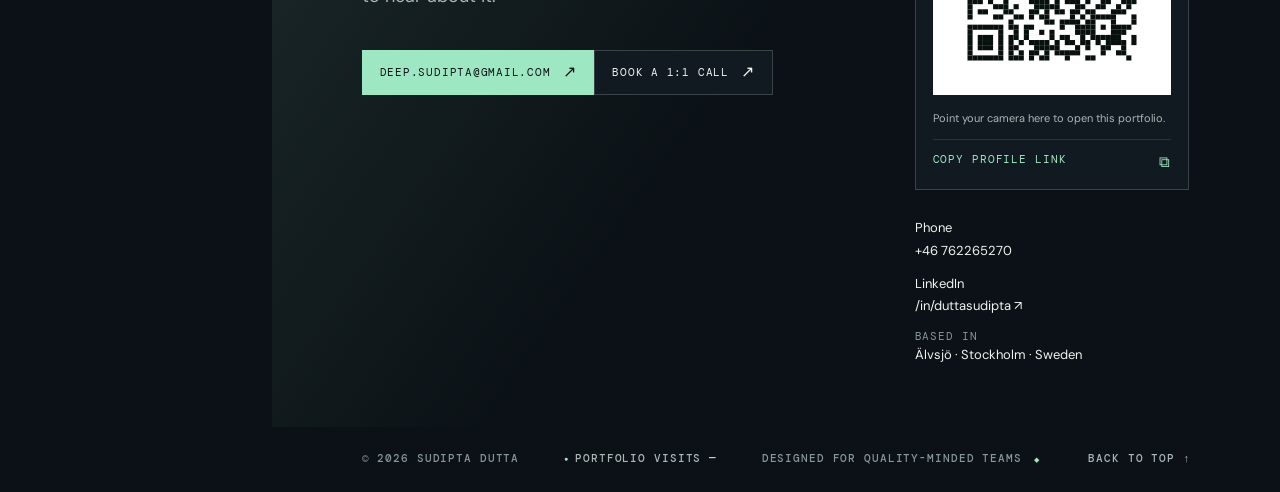
==== commit ca426333: "Publish Claude Code Skills tutorial" ====
--- a/index.html
+++ b/index.html
@@ -226,6 +226,7 @@
             </div>
           </div>
           <div class="portfolio-blog-carousel" id="blogCarousel" role="region" aria-roledescription="carousel" aria-live="polite" aria-label="Blog post titles. Use left and right arrow keys to browse." tabindex="0" data-automation-id="blog-carousel">
+            <a class="portfolio-blog-card" href="/blog/claude-code-skills/" aria-label="Read article: Claude Code Skills: A Practical Guide from PRD to Tested Pull Request" data-automation-id="portfolio-blog-card-claude-code-skills"><div class="portfolio-blog-card-meta"><span>08 Sep 2026</span><span>18 min read</span></div><h3>Claude Code Skills: A Practical Guide from PRD to Tested Pull Request</h3><p>Build discoverable, reviewable Skills for backend, platform and QA workflows, from PRD context to tested pull requests.</p><span class="portfolio-blog-card-link">Read note <span aria-hidden="true">↗</span></span></a>
             <a class="portfolio-blog-card" href="/blog/google-gemini-custom-gems/" aria-label="Read article: Google Gemini Custom Gems: A Step-by-Step Guide to Reusable AI Workflows" data-automation-id="portfolio-blog-card-gemini-gems"><div class="portfolio-blog-card-meta"><span>08 Sep 2026</span><span>16 min read</span></div><h3>Google Gemini Custom Gems: A Step-by-Step Guide to Reusable AI Workflows</h3><p>Build reusable Gemini workflows with precise instructions, knowledge files, testing techniques and practical guardrails.</p><span class="portfolio-blog-card-link">Read note <span aria-hidden="true">↗</span></span></a>
             <a class="portfolio-blog-card" href="/blog/vibe-coding-prompts/" aria-label="Read article: Vibe Coding Prompts: The Exact Prompt for Every Stage of the Build" data-automation-id="portfolio-blog-card-0"><div class="portfolio-blog-card-meta" data-automation-id="element-auto-15"><span data-automation-id="element-auto-16">08 Sep 2026</span><span data-automation-id="element-auto-17">18 min read</span></div><h3 data-automation-id="element-auto-18">Vibe Coding Prompts: The Exact Prompt for Every Stage of the Build</h3><p data-automation-id="element-auto-19">A colourful, spec-first playbook for turning an idea into a tested, secure and maintainable product.</p><span class="portfolio-blog-card-link" data-automation-id="element-auto-20">Read note <span data-automation-id="element-auto-21">↗</span></span></a>
             <a class="portfolio-blog-card" href="/blog/maestro-mobile-testing/" aria-label="Read article: Maestro Mobile Automation: A Practical Step-by-Step Guide" data-automation-id="portfolio-blog-card-1"><div class="portfolio-blog-card-meta" data-automation-id="portfolio-blog-card-meta-1"><span data-automation-id="element-span-1-2">07 Sep 2026</span><span data-automation-id="element-span-2-3">14 min read</span></div><h3 data-automation-id="portfolio-blog-card-title-1">Maestro Mobile Automation: A Practical Step-by-Step Guide</h3><p data-automation-id="portfolio-blog-card-summary-1">Build readable, resilient Android and iOS flows with Maestro, from local setup to CI feedback and visual evidence.</p><span class="portfolio-blog-card-link" data-automation-id="element-portfolio-blog-card-link-3">Read note <span data-automation-id="element-span-4">↗</span></span></a>
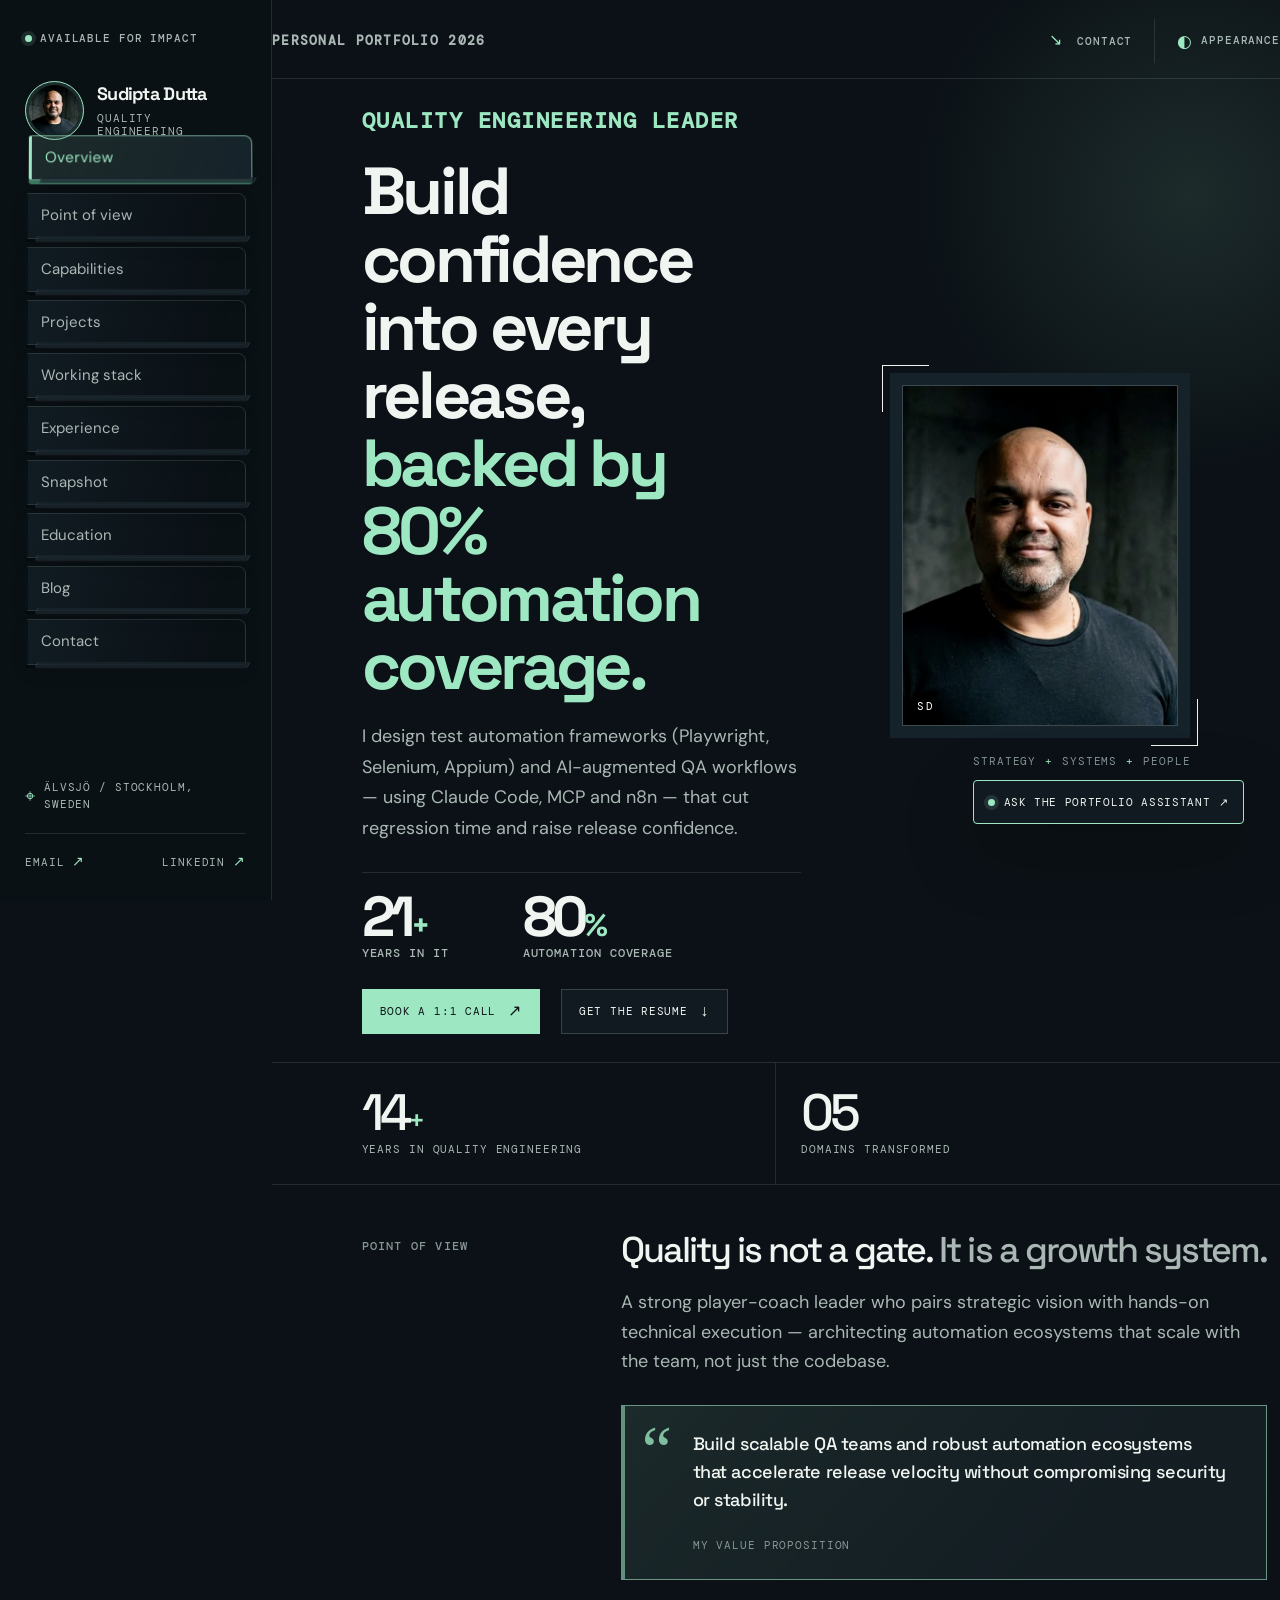
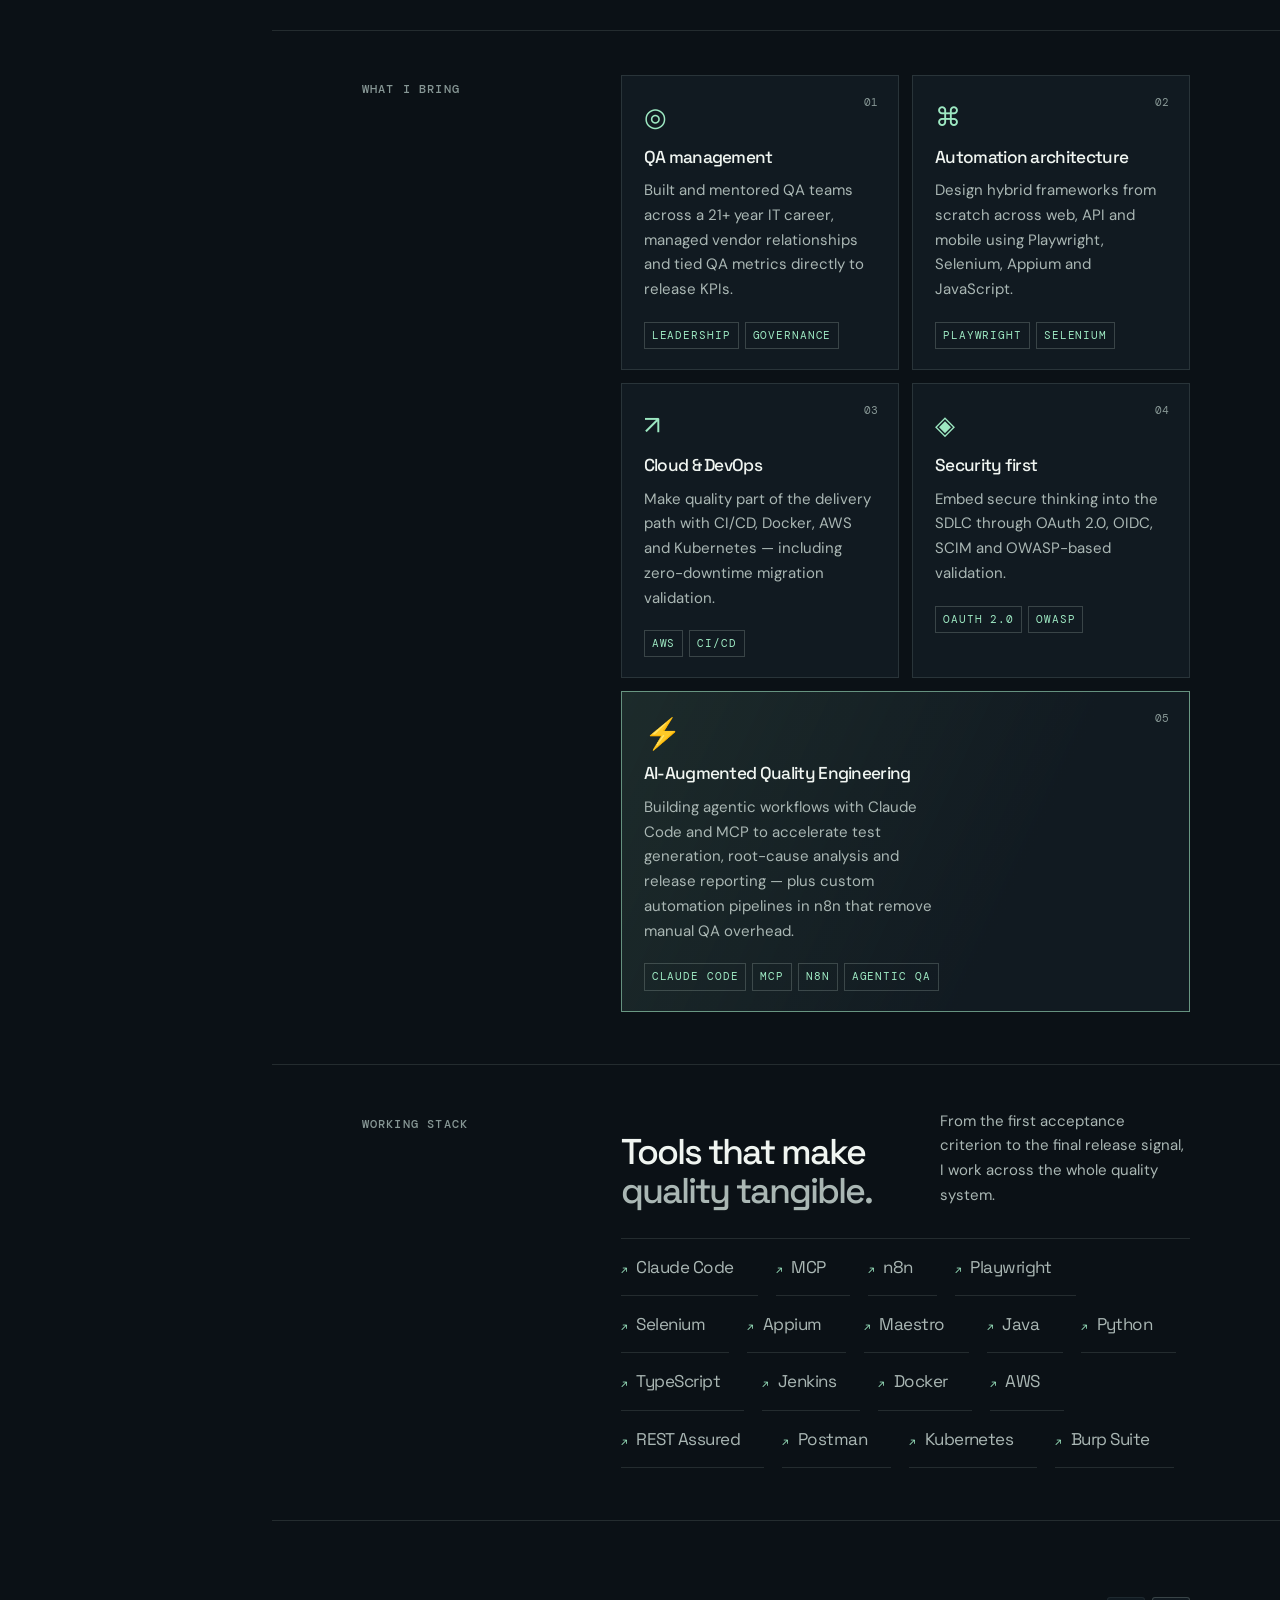
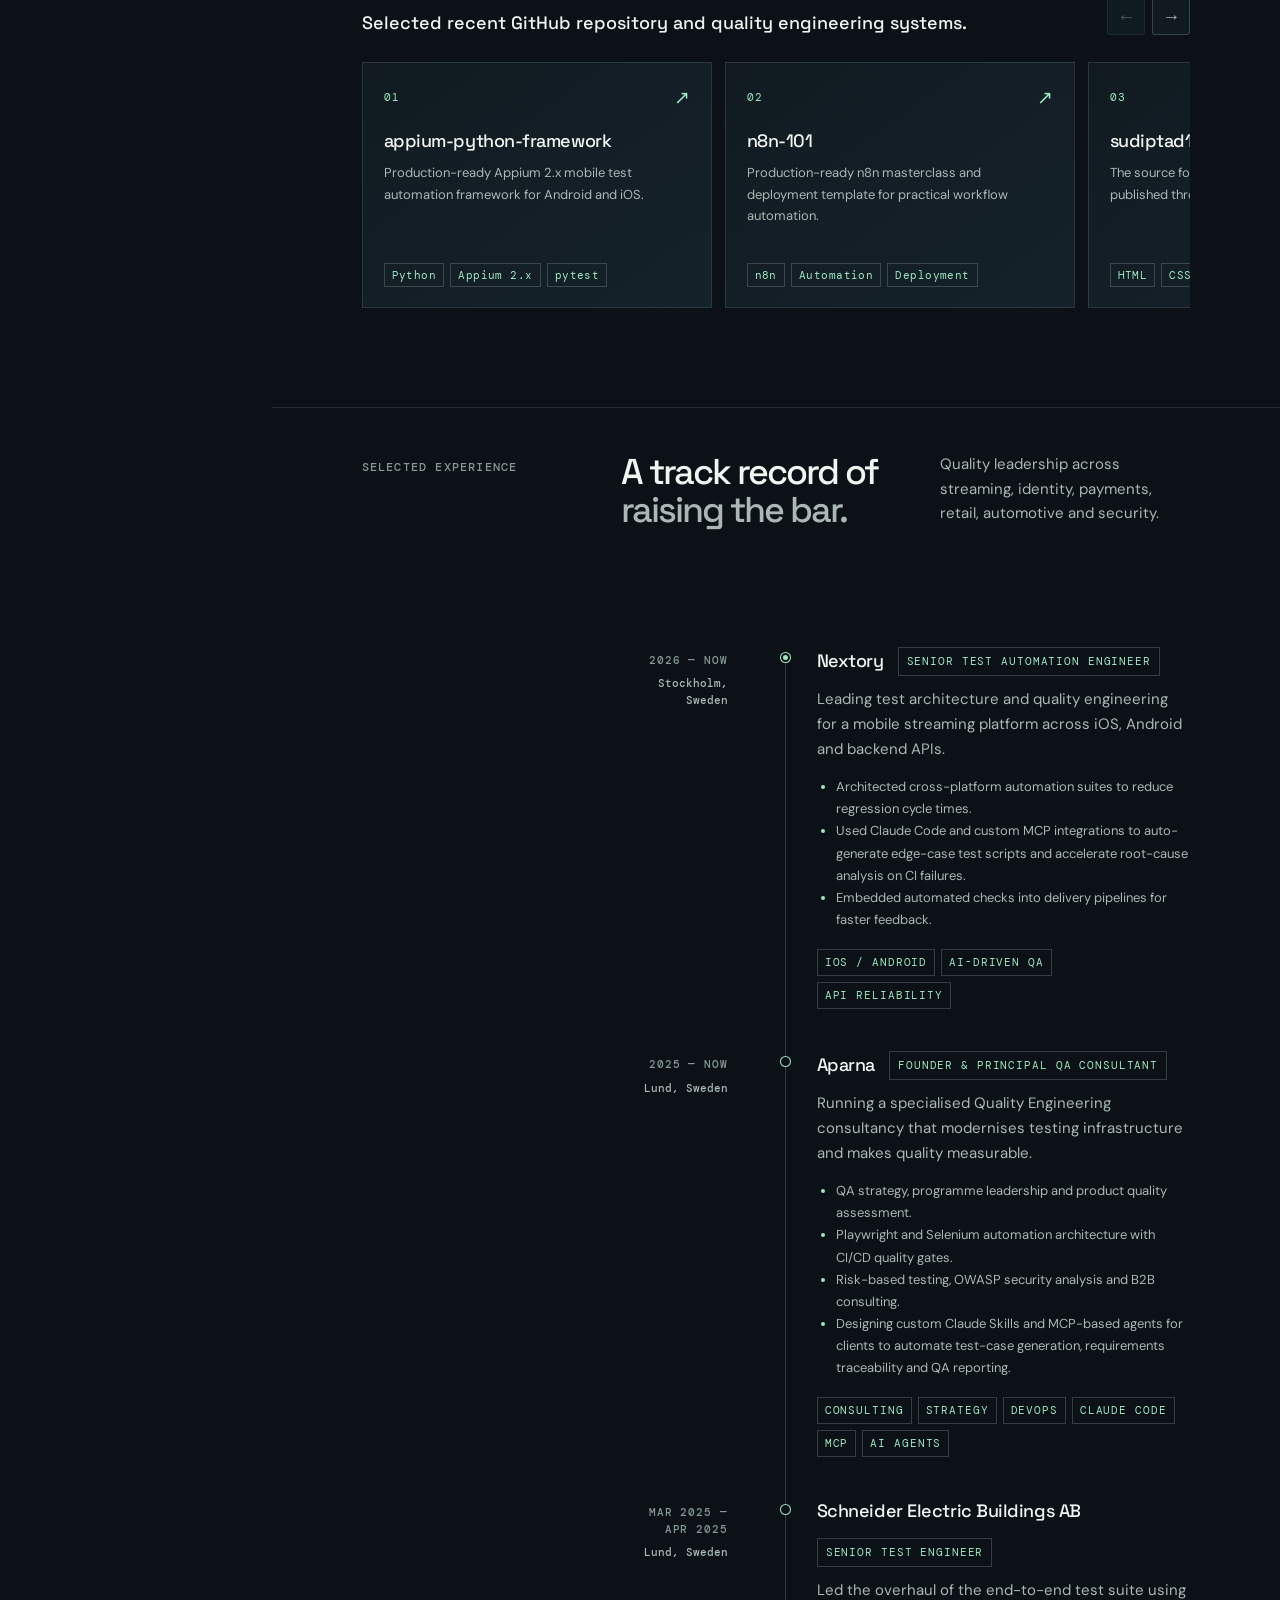
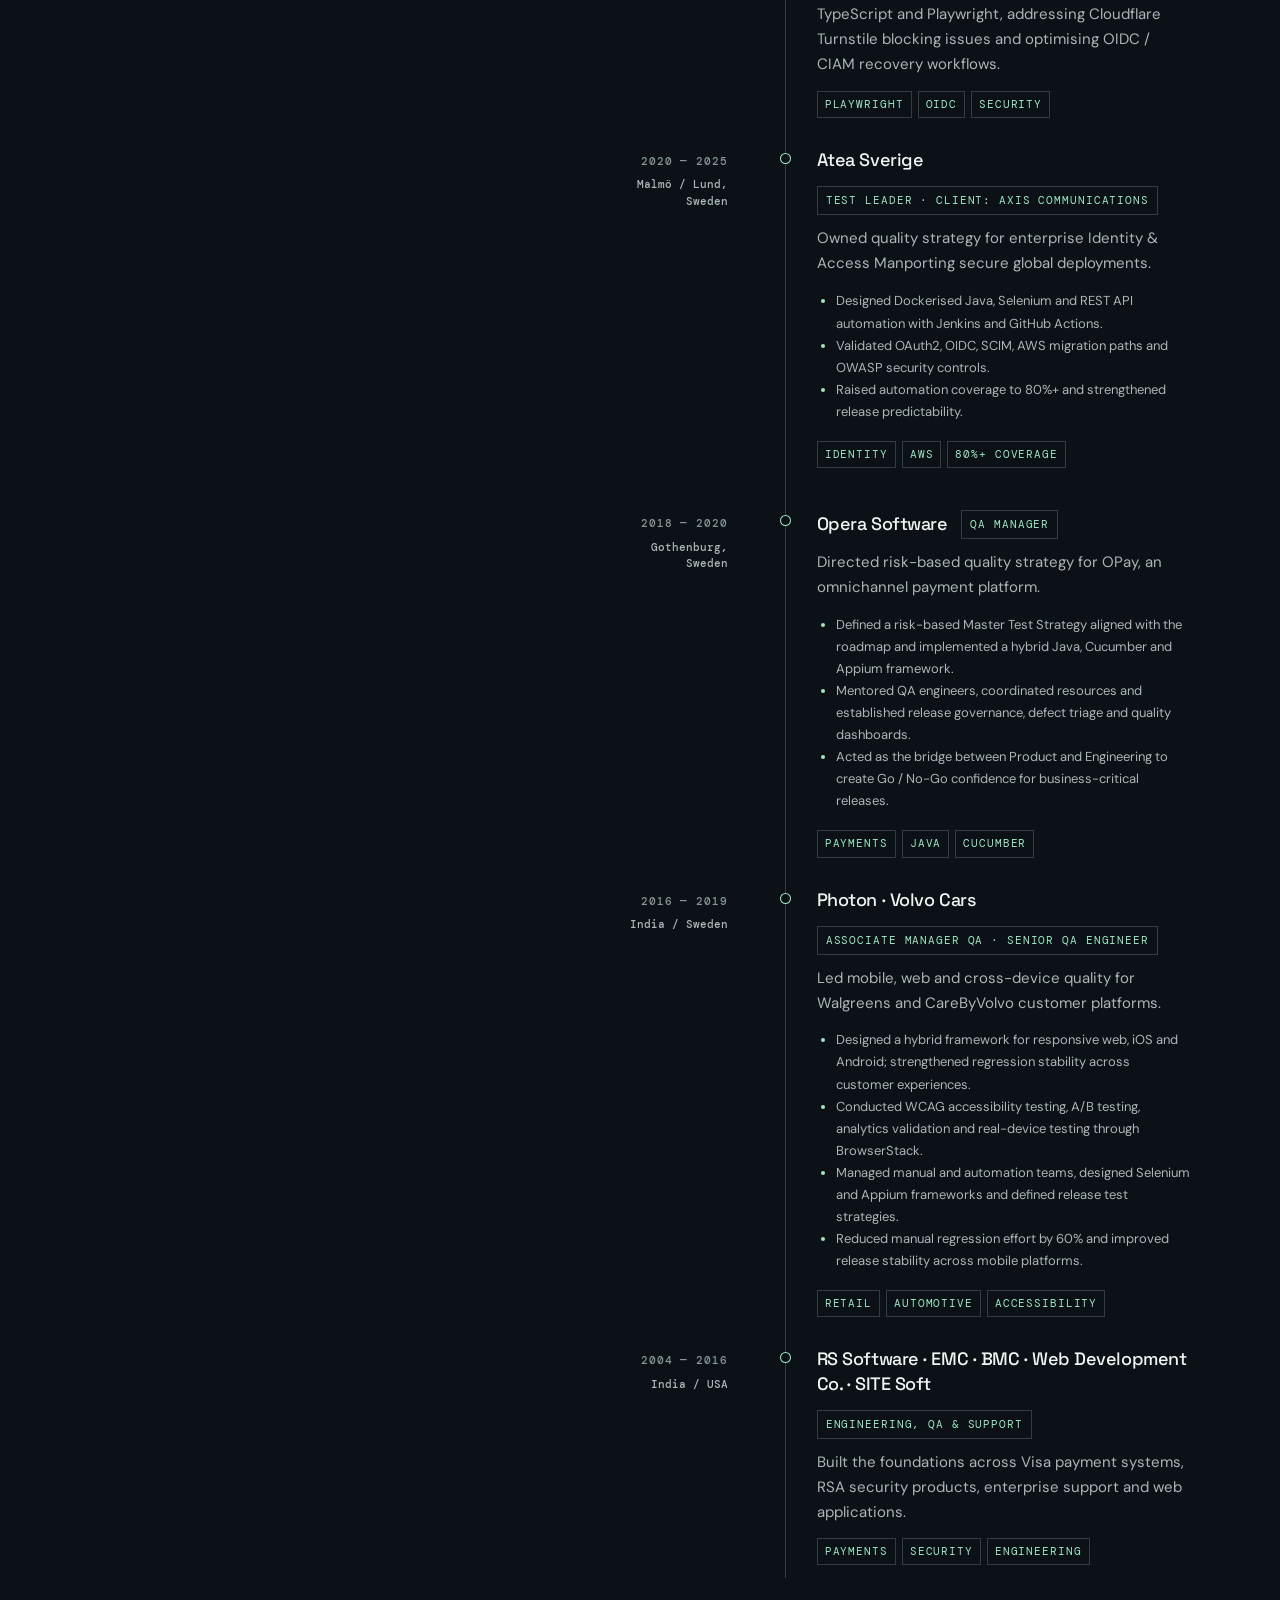
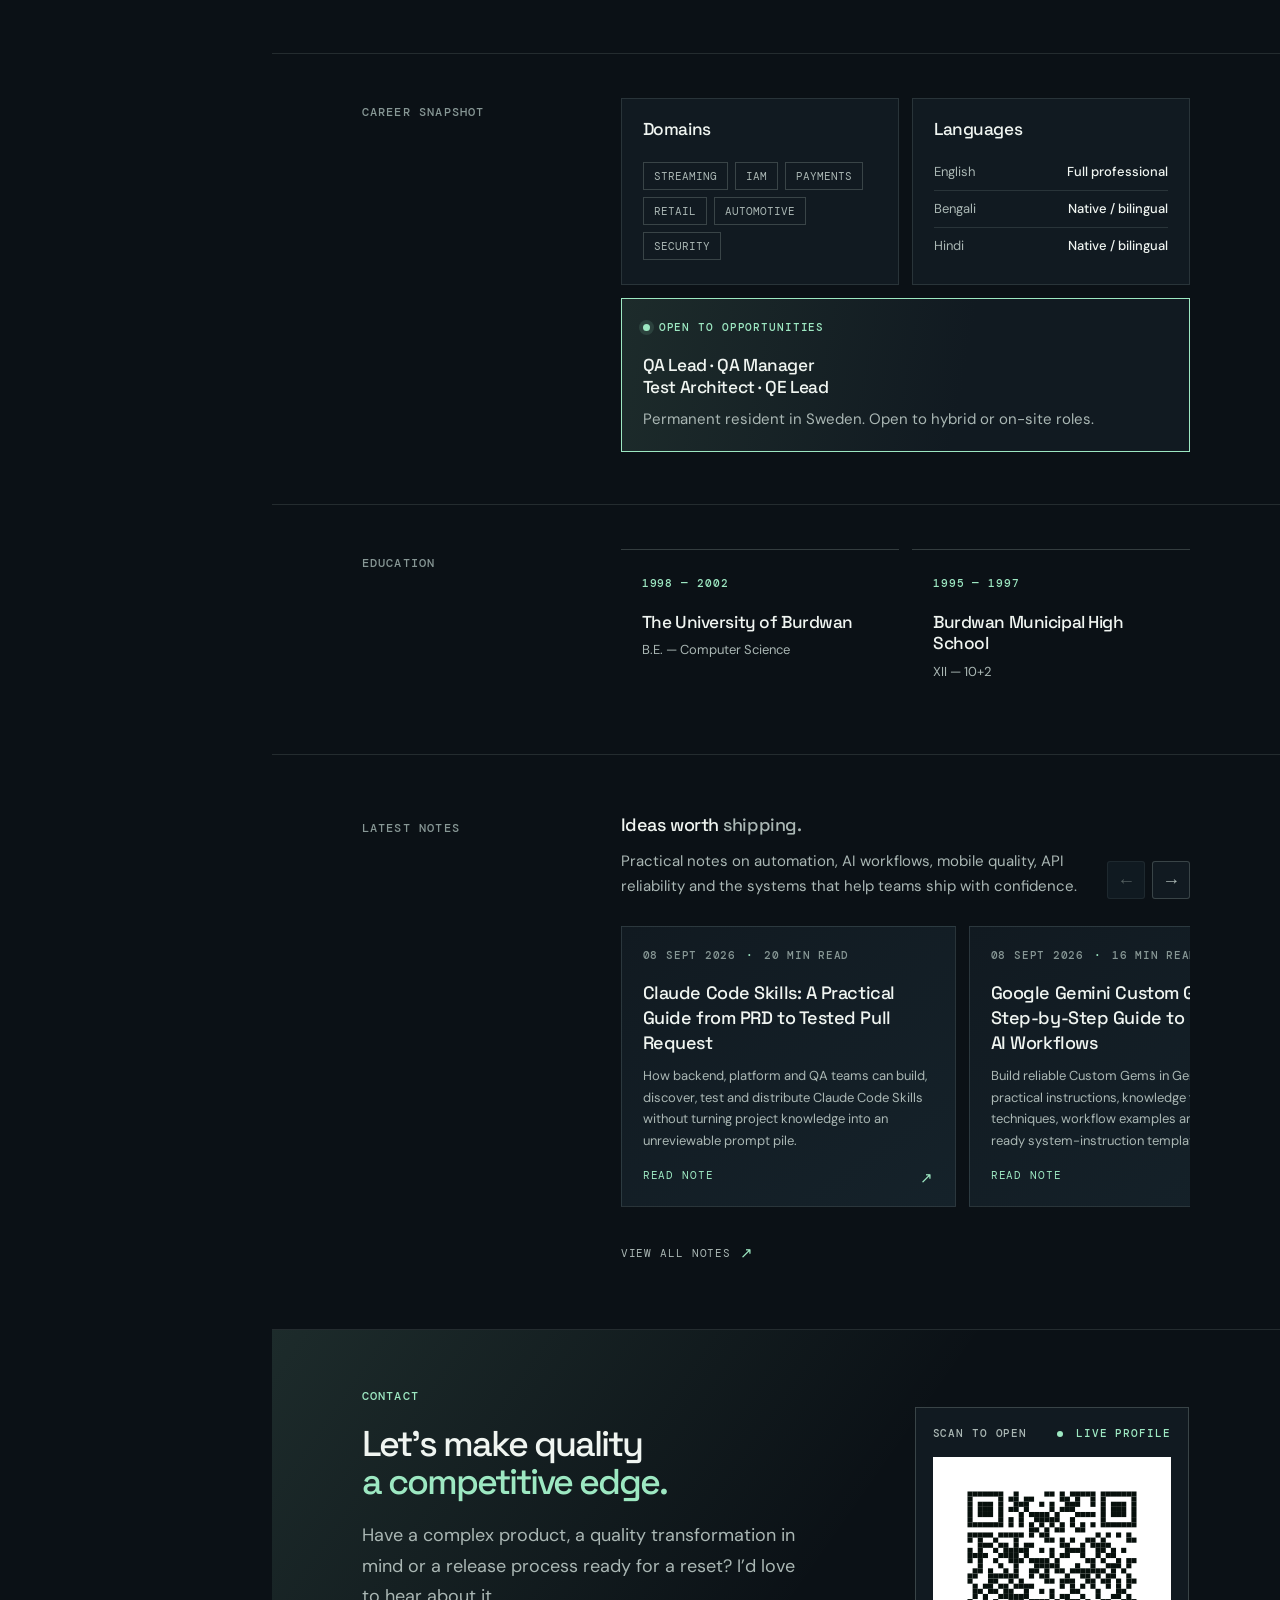
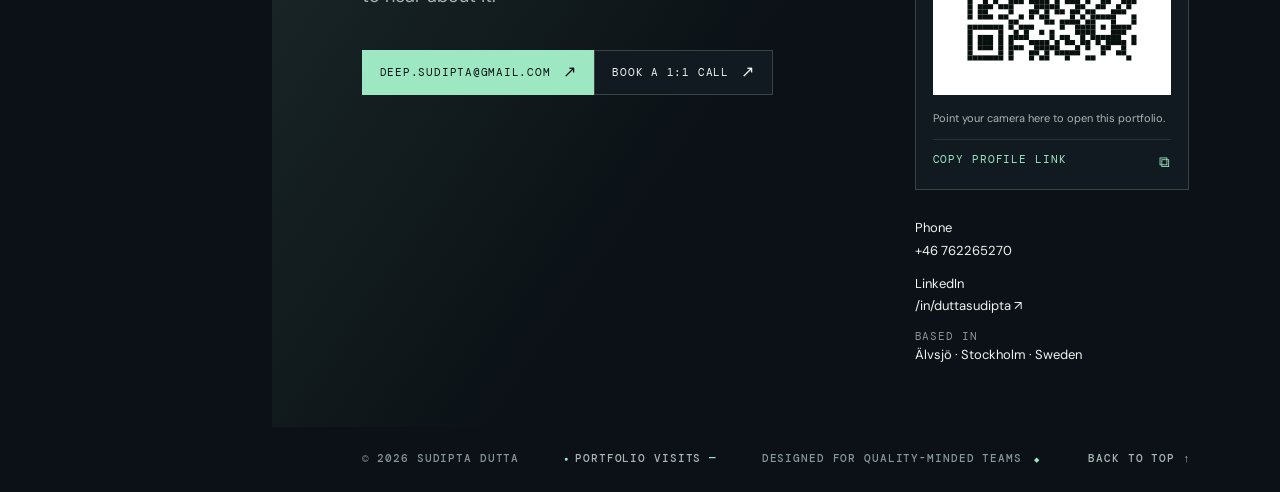
==== commit b6442eb5: "Refine Claude Code Skills tutorial after audit" ====
--- a/index.html
+++ b/index.html
@@ -226,7 +226,7 @@
             </div>
           </div>
           <div class="portfolio-blog-carousel" id="blogCarousel" role="region" aria-roledescription="carousel" aria-live="polite" aria-label="Blog post titles. Use left and right arrow keys to browse." tabindex="0" data-automation-id="blog-carousel">
-            <a class="portfolio-blog-card" href="/blog/claude-code-skills/" aria-label="Read article: Claude Code Skills: A Practical Guide from PRD to Tested Pull Request" data-automation-id="portfolio-blog-card-claude-code-skills"><div class="portfolio-blog-card-meta"><span>08 Sep 2026</span><span>18 min read</span></div><h3>Claude Code Skills: A Practical Guide from PRD to Tested Pull Request</h3><p>Build discoverable, reviewable Skills for backend, platform and QA workflows, from PRD context to tested pull requests.</p><span class="portfolio-blog-card-link">Read note <span aria-hidden="true">↗</span></span></a>
+            <a class="portfolio-blog-card" href="/blog/claude-code-skills/" aria-label="Read article: Claude Code Skills: A Practical Guide from PRD to Tested Pull Request" data-automation-id="portfolio-blog-card-claude-code-skills"><div class="portfolio-blog-card-meta"><span>08 Sep 2026</span><span>20 min read</span></div><h3>Claude Code Skills: A Practical Guide from PRD to Tested Pull Request</h3><p>Build discoverable, reviewable Skills for backend, platform and QA workflows, from PRD context to tested pull requests.</p><span class="portfolio-blog-card-link">Read note <span aria-hidden="true">↗</span></span></a>
             <a class="portfolio-blog-card" href="/blog/google-gemini-custom-gems/" aria-label="Read article: Google Gemini Custom Gems: A Step-by-Step Guide to Reusable AI Workflows" data-automation-id="portfolio-blog-card-gemini-gems"><div class="portfolio-blog-card-meta"><span>08 Sep 2026</span><span>16 min read</span></div><h3>Google Gemini Custom Gems: A Step-by-Step Guide to Reusable AI Workflows</h3><p>Build reusable Gemini workflows with precise instructions, knowledge files, testing techniques and practical guardrails.</p><span class="portfolio-blog-card-link">Read note <span aria-hidden="true">↗</span></span></a>
             <a class="portfolio-blog-card" href="/blog/vibe-coding-prompts/" aria-label="Read article: Vibe Coding Prompts: The Exact Prompt for Every Stage of the Build" data-automation-id="portfolio-blog-card-0"><div class="portfolio-blog-card-meta" data-automation-id="element-auto-15"><span data-automation-id="element-auto-16">08 Sep 2026</span><span data-automation-id="element-auto-17">18 min read</span></div><h3 data-automation-id="element-auto-18">Vibe Coding Prompts: The Exact Prompt for Every Stage of the Build</h3><p data-automation-id="element-auto-19">A colourful, spec-first playbook for turning an idea into a tested, secure and maintainable product.</p><span class="portfolio-blog-card-link" data-automation-id="element-auto-20">Read note <span data-automation-id="element-auto-21">↗</span></span></a>
             <a class="portfolio-blog-card" href="/blog/maestro-mobile-testing/" aria-label="Read article: Maestro Mobile Automation: A Practical Step-by-Step Guide" data-automation-id="portfolio-blog-card-1"><div class="portfolio-blog-card-meta" data-automation-id="portfolio-blog-card-meta-1"><span data-automation-id="element-span-1-2">07 Sep 2026</span><span data-automation-id="element-span-2-3">14 min read</span></div><h3 data-automation-id="portfolio-blog-card-title-1">Maestro Mobile Automation: A Practical Step-by-Step Guide</h3><p data-automation-id="portfolio-blog-card-summary-1">Build readable, resilient Android and iOS flows with Maestro, from local setup to CI feedback and visual evidence.</p><span class="portfolio-blog-card-link" data-automation-id="element-portfolio-blog-card-link-3">Read note <span data-automation-id="element-span-4">↗</span></span></a>
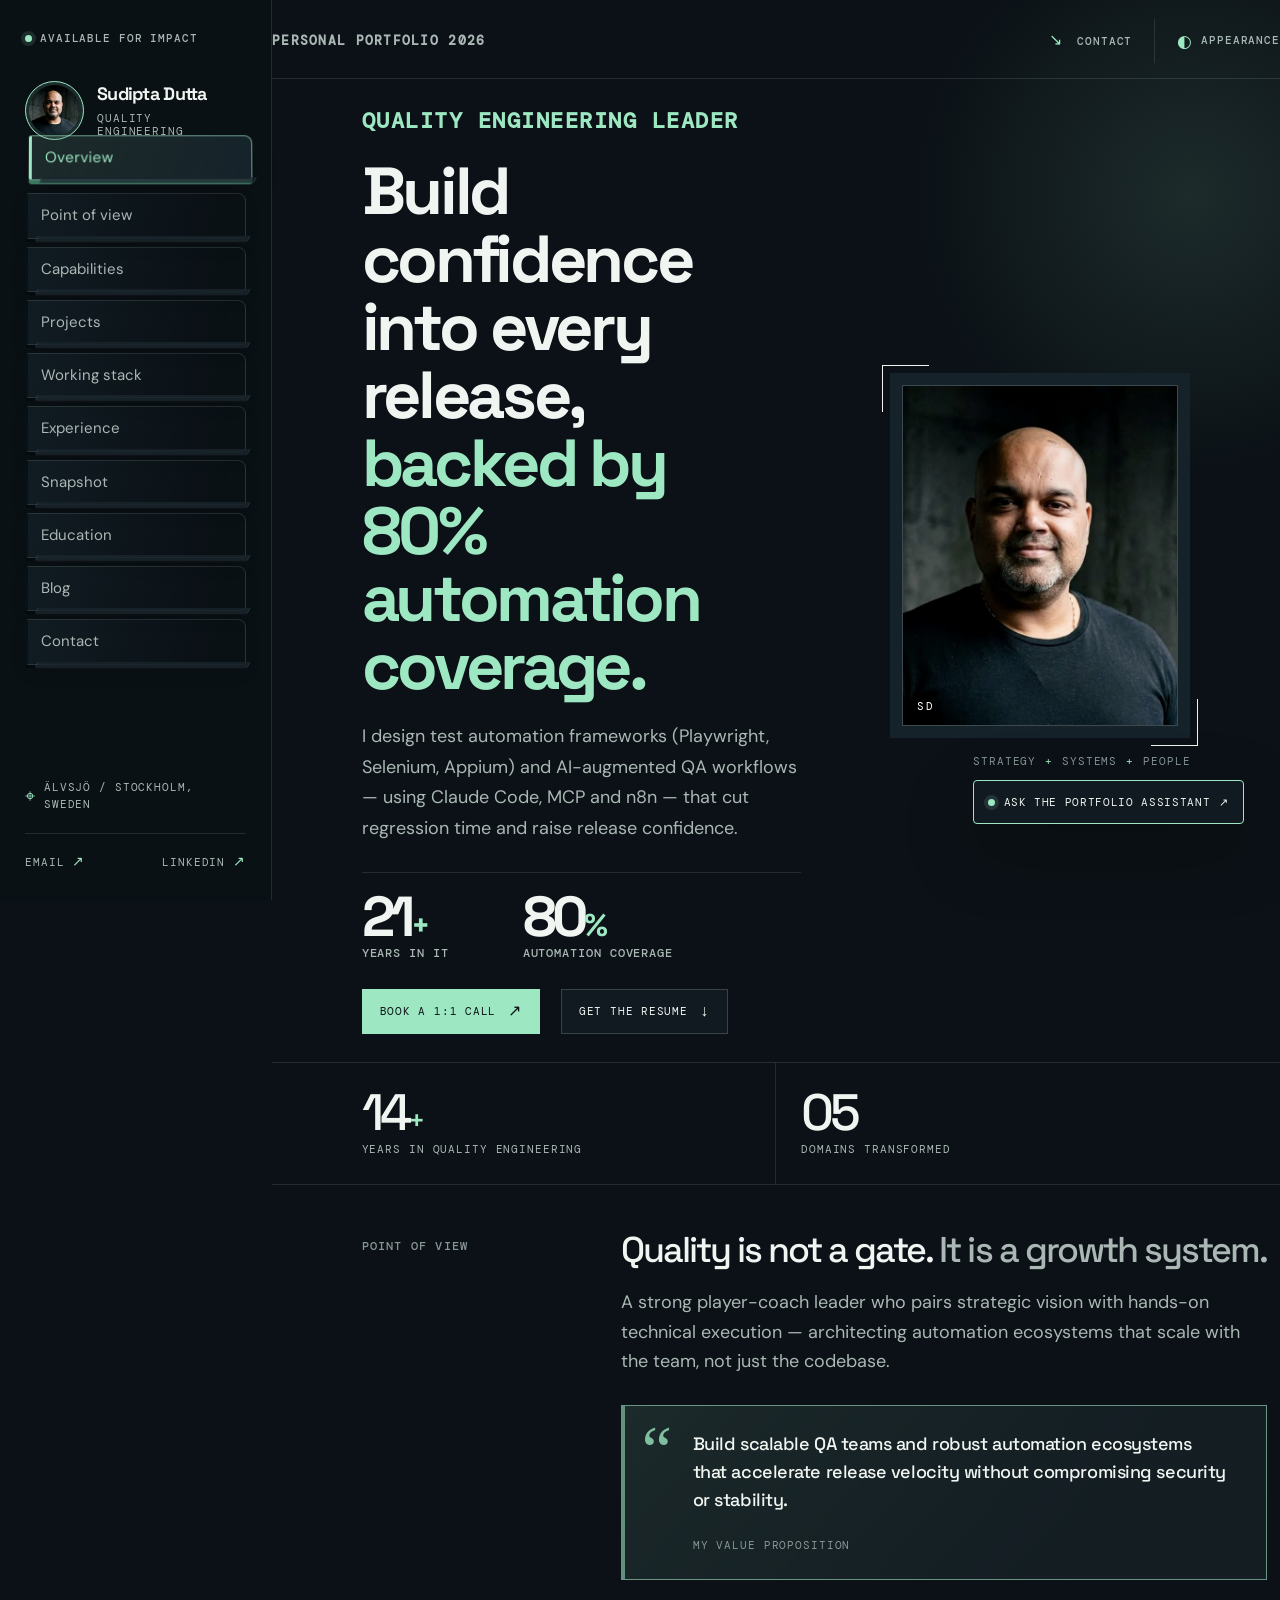
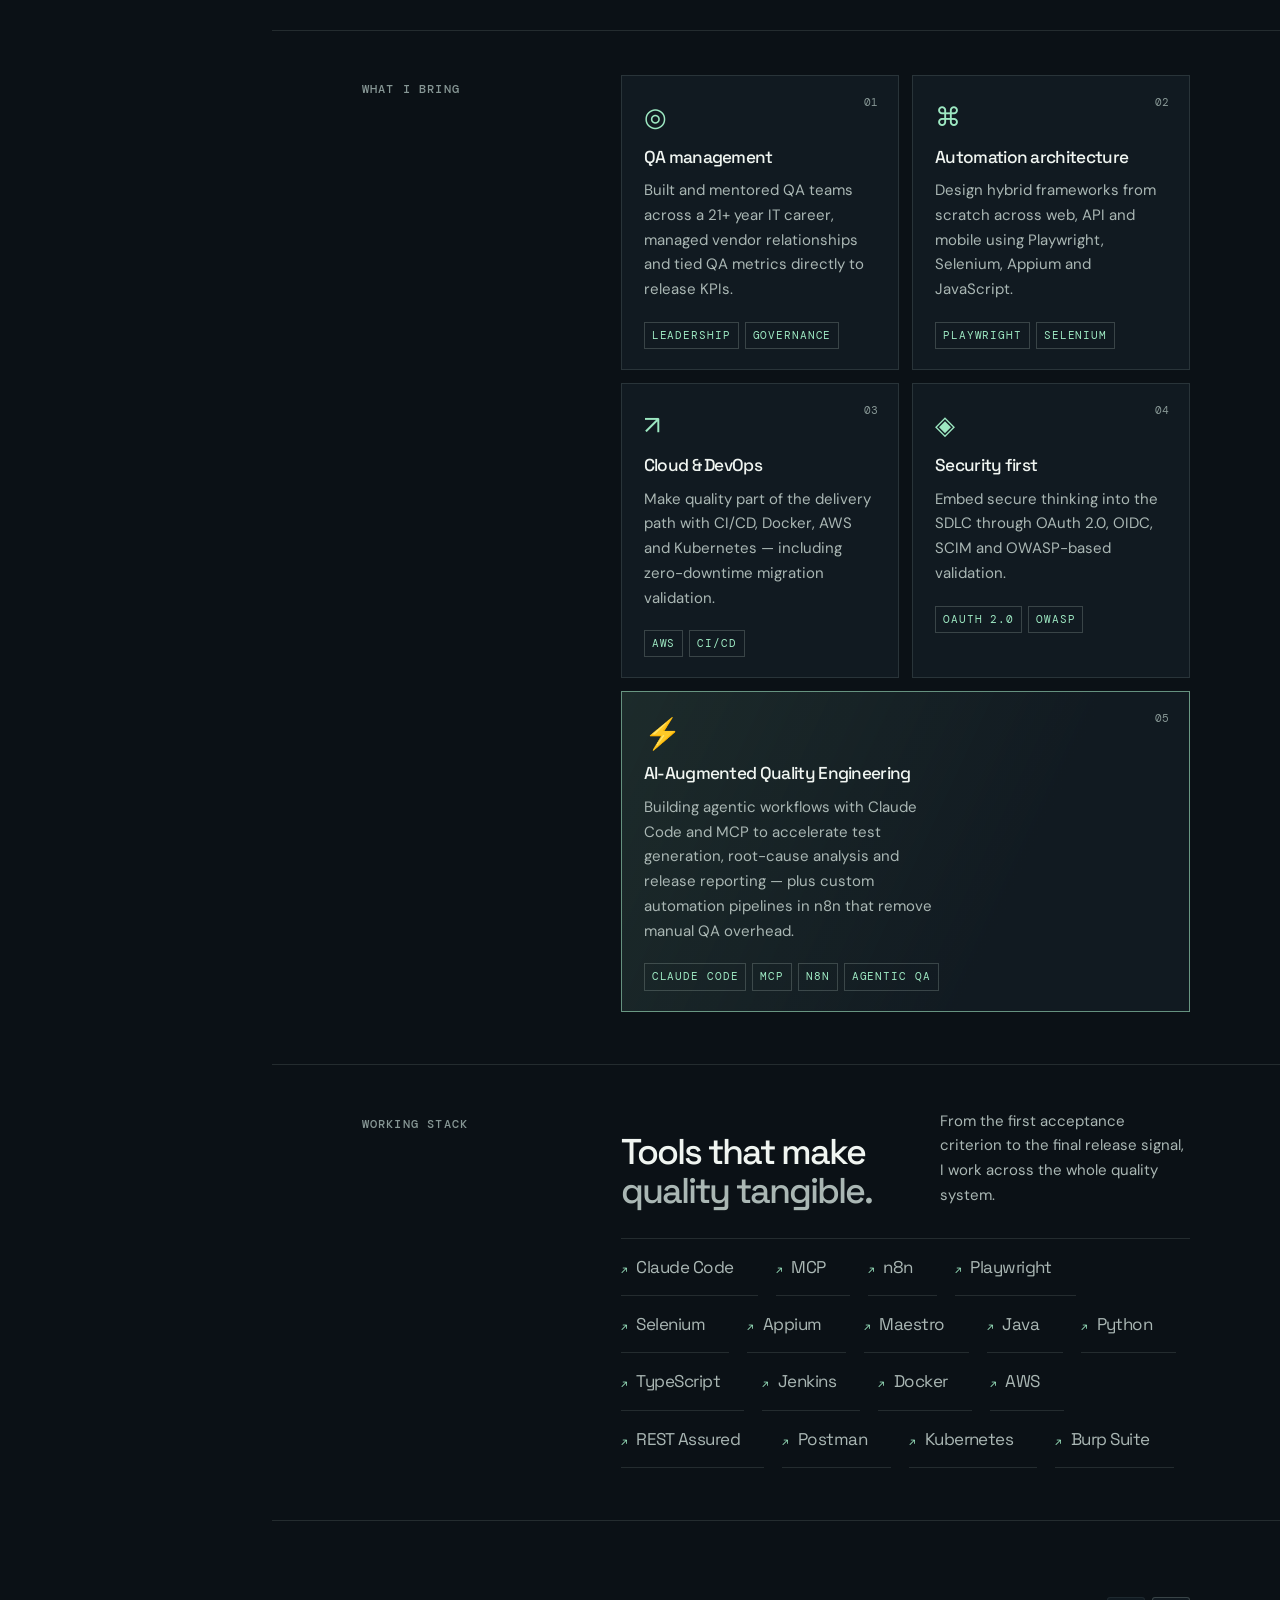
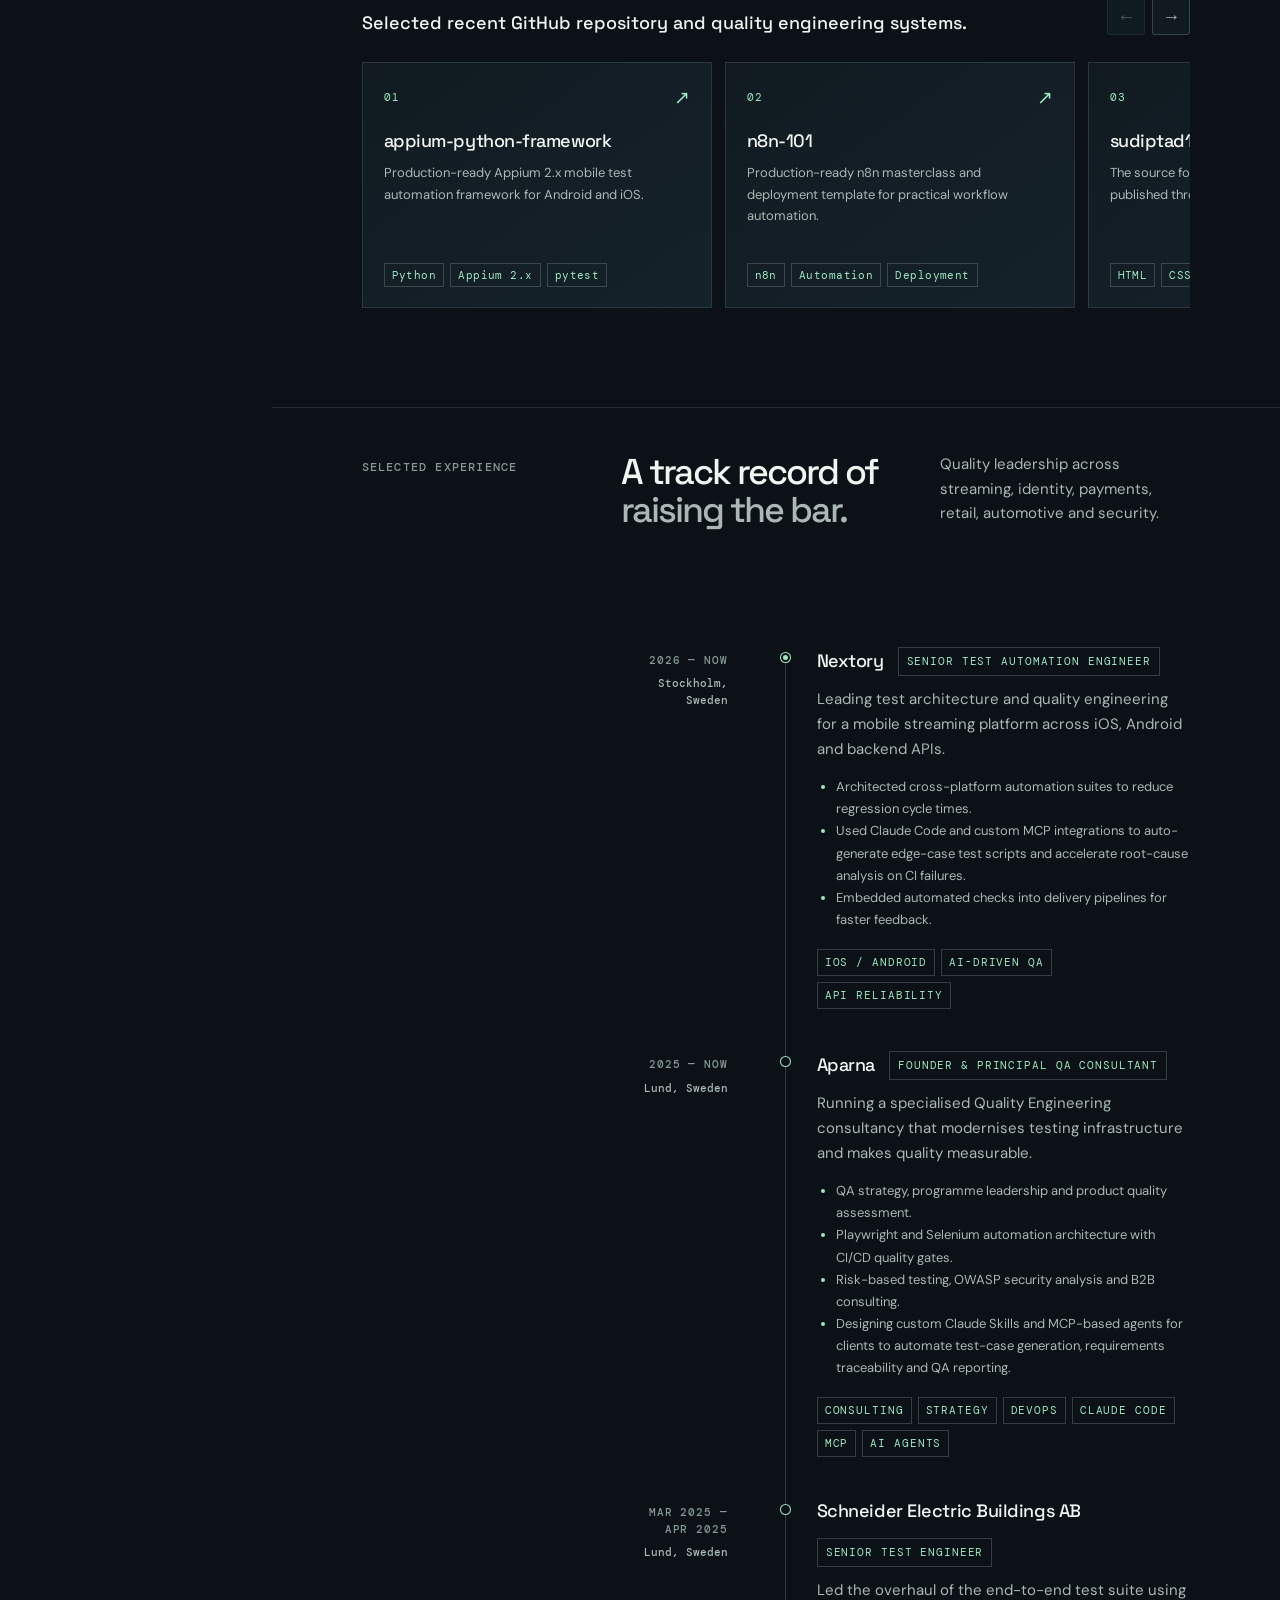
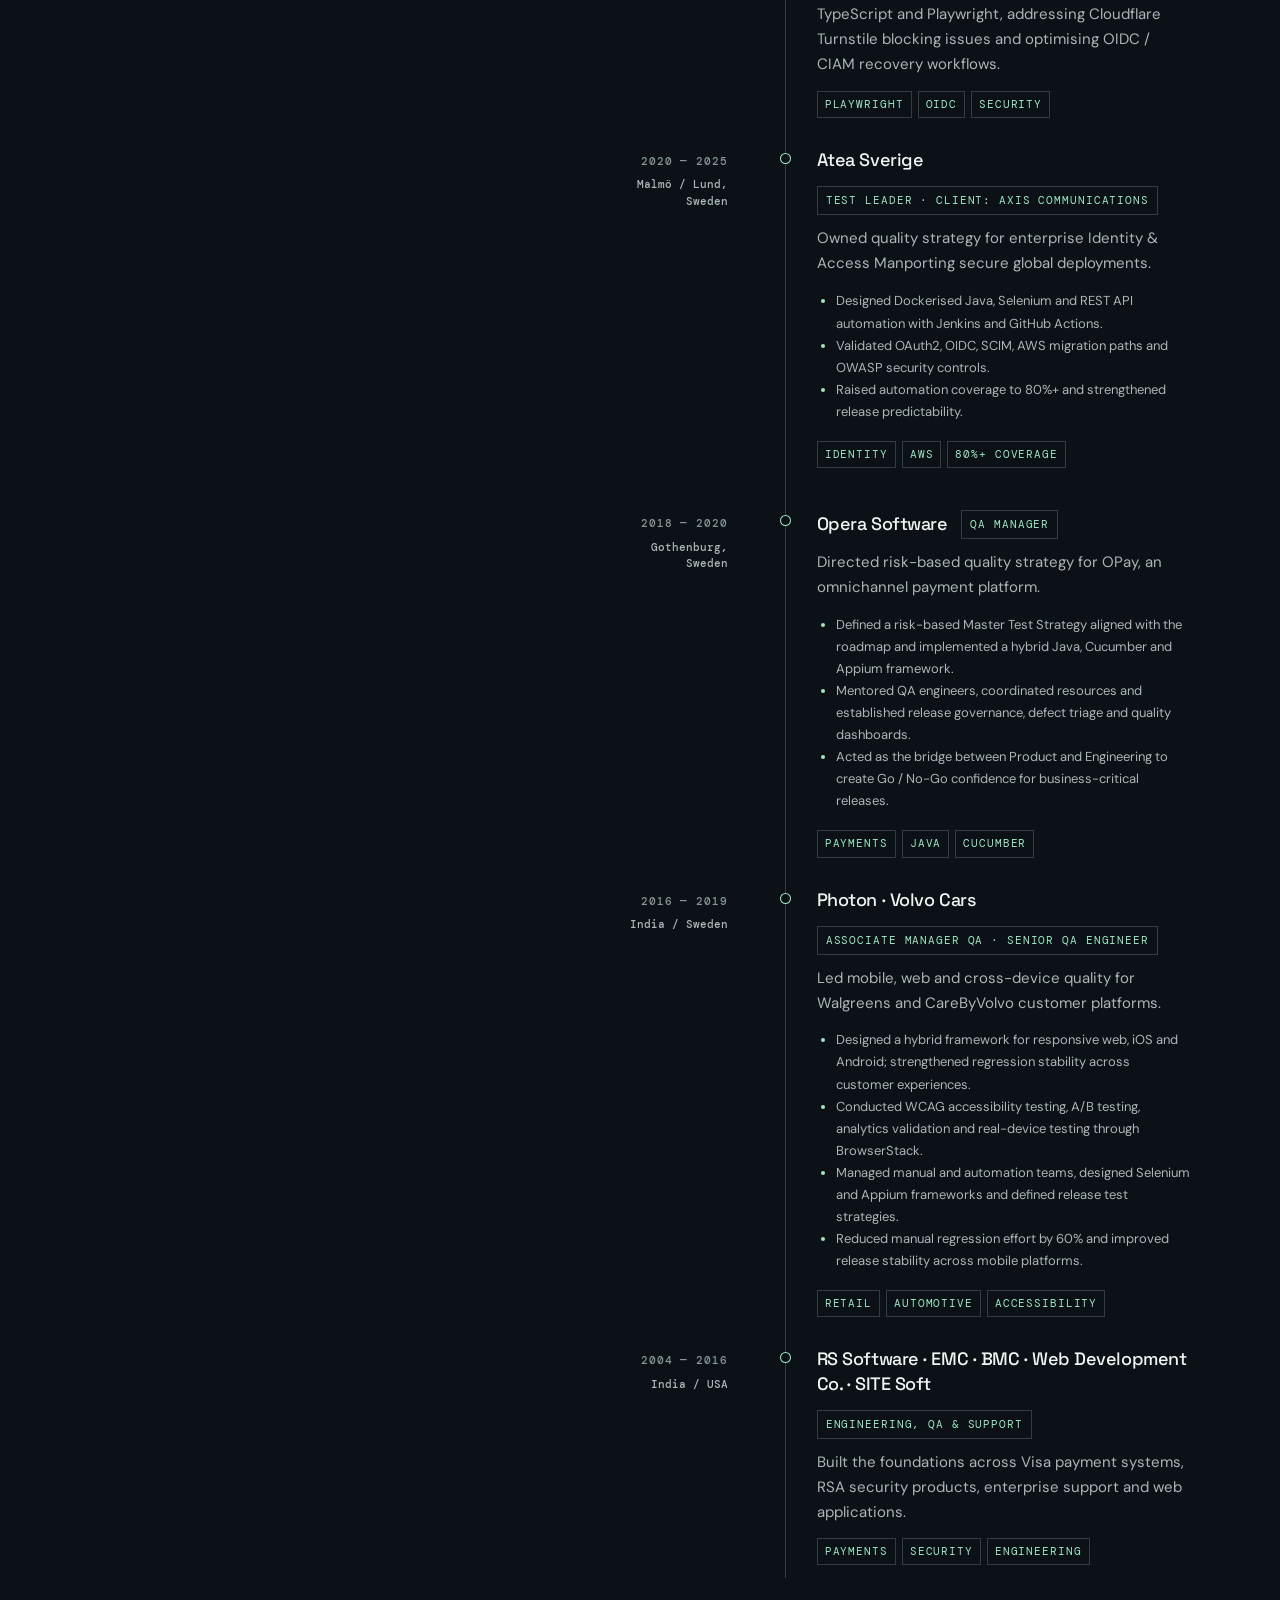
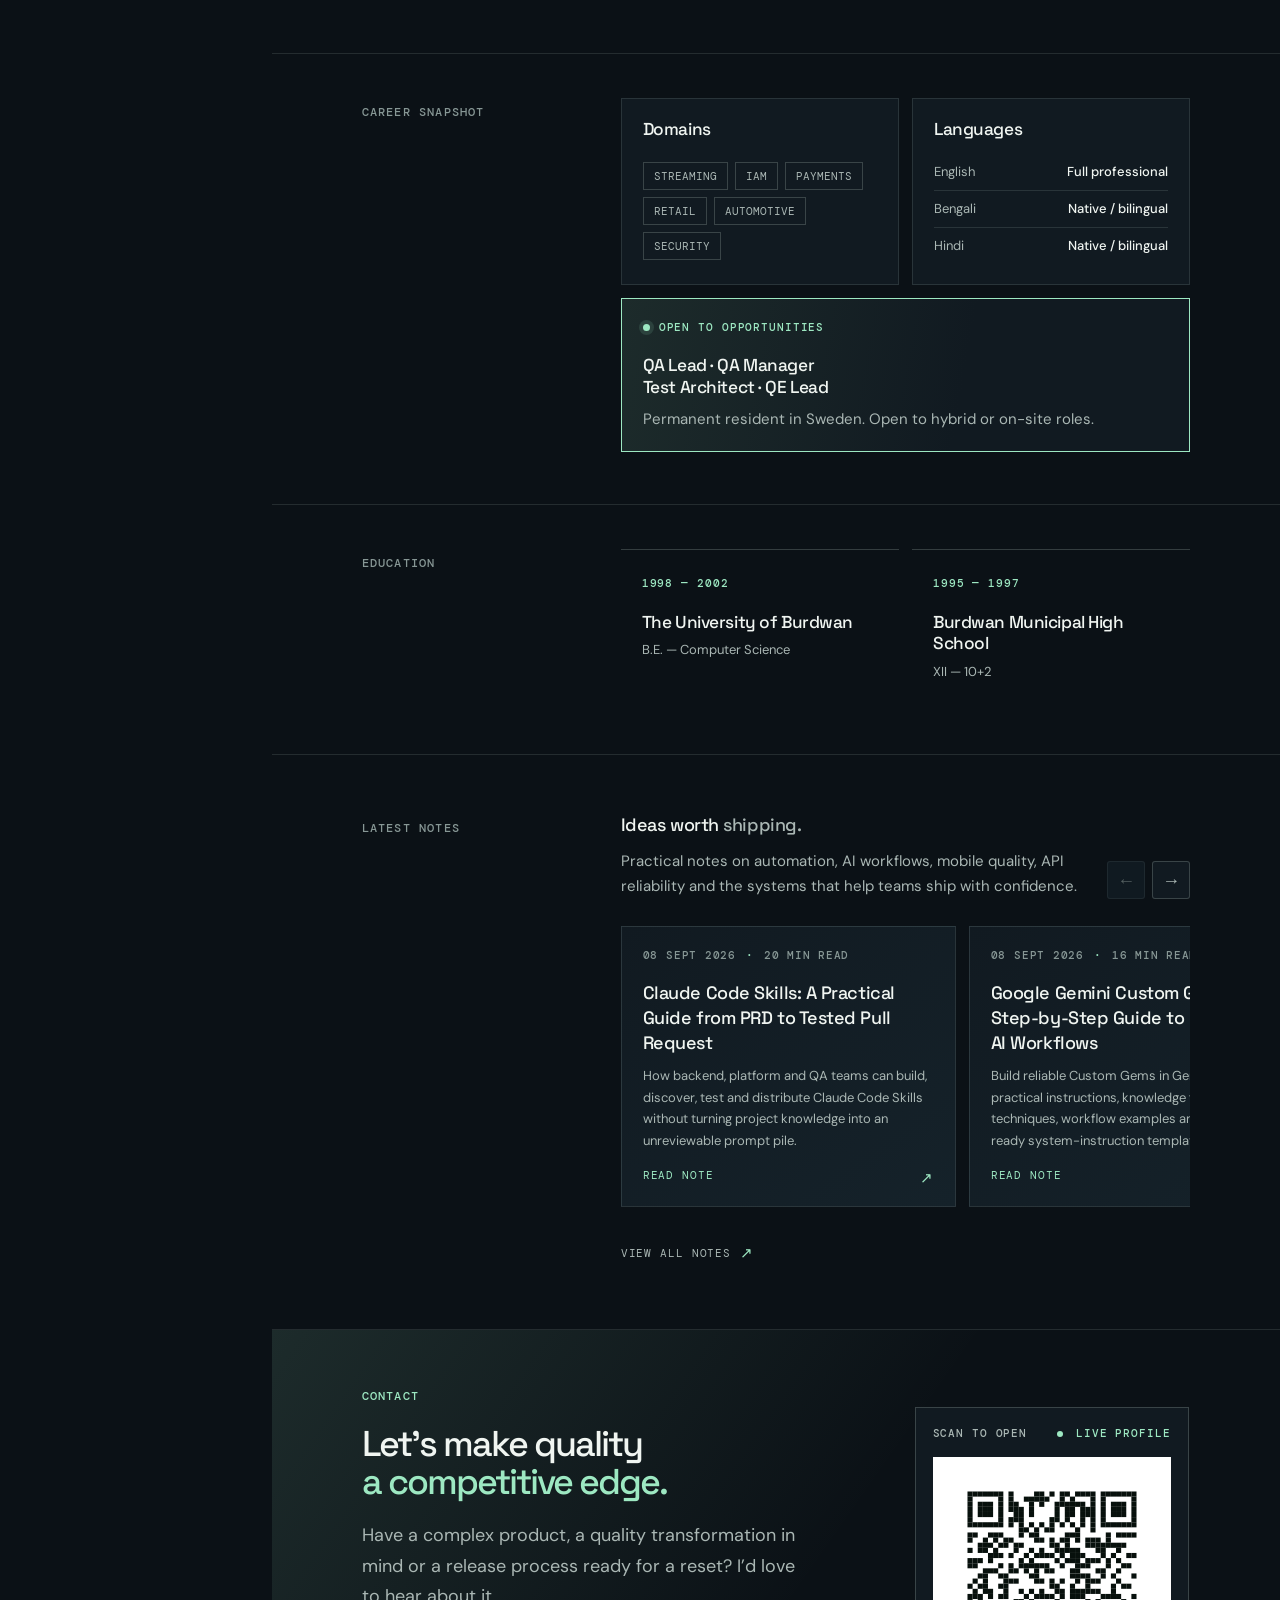
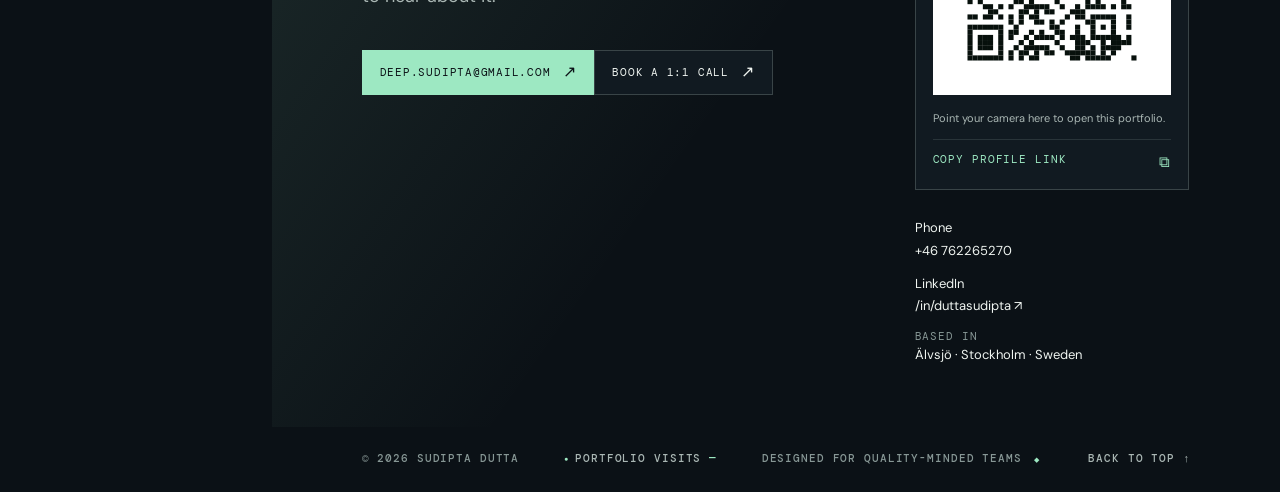
==== commit 5f166be7: "Content-hash assets so /assets/* can be cached immutably Adds make_assets_hashed.py, which writes co" ====
--- a/index.html
+++ b/index.html
@@ -57,7 +57,7 @@
     <aside class="rail" aria-label="Profile navigation" data-automation-id="element-rail-1">
       <div class="rail-topline" data-automation-id="element-rail-topline-2"><span class="status-dot" data-automation-id="element-status-dot-1"></span><span data-automation-id="element-span-2">Available for impact</span></div>
       <a class="identity" href="#top" aria-label="Back to top" data-automation-id="element-identity-1">
-        <div class="avatar-wrap" data-automation-id="element-avatar-wrap-3"><img class="avatar" src="assets/profile.webp" alt="Profile portrait"  data-automation-id="element-avatar-1"/></div>
+        <div class="avatar-wrap" data-automation-id="element-avatar-wrap-3"><img class="avatar" src="assets/hash/profile.36a69f7bd4.webp" alt="Profile portrait"  data-automation-id="element-avatar-1"/></div>
         <div class="identity-copy" data-automation-id="element-identity-copy-4"><strong data-automation-id="element-strong-1">Sudipta Dutta</strong><span data-automation-id="element-span-3">Quality Engineering</span></div>
       </a>
       <button class="menu-toggle" id="menuToggle" type="button" aria-expanded="false" aria-controls="siteNav" aria-label="Open navigation menu" data-automation-id="menu-toggle"><span class="menu-toggle-icon" aria-hidden="true" data-automation-id="element-menu-toggle-icon-4"><i data-automation-id="element-i-1"></i><i data-automation-id="element-i-2"></i><i data-automation-id="element-i-3"></i></span><span data-automation-id="element-span-5">Menu</span></button>
@@ -121,7 +121,7 @@
         <div class="hero-visual" aria-label="Portrait and profile details" data-automation-id="element-hero-visual-19">
           <div class="portrait-frame" data-automation-id="element-portrait-frame-20">
             <div class="portrait-accent portrait-accent-one" data-automation-id="element-portrait-accent-21"></div><div class="portrait-accent portrait-accent-two" data-automation-id="element-portrait-accent-22"></div>
-            <img src="assets/profile-360.webp" srcset="assets/profile-360.webp 360w, assets/profile.webp 683w" sizes="(max-width: 760px) min(75vw, 325px), 321px" width="360" height="381" alt="Sudipta Dutta smiling"  data-automation-id="element-img-2"/>
+            <img src="assets/hash/profile-360.4393835d99.webp" srcset="assets/hash/profile-360.4393835d99.webp 360w, assets/hash/profile.36a69f7bd4.webp 683w" sizes="(max-width: 760px) min(75vw, 325px), 321px" width="360" height="381" alt="Sudipta Dutta smiling"  data-automation-id="element-img-2"/>
             <div class="portrait-caption" data-automation-id="element-portrait-caption-23"><span data-automation-id="element-span-25">SD</span></div>
           </div>
           <div class="visual-annotation" data-automation-id="element-visual-annotation-24">Strategy <span data-automation-id="element-span-26">+</span> Systems <span data-automation-id="element-span-27">+</span> People</div>
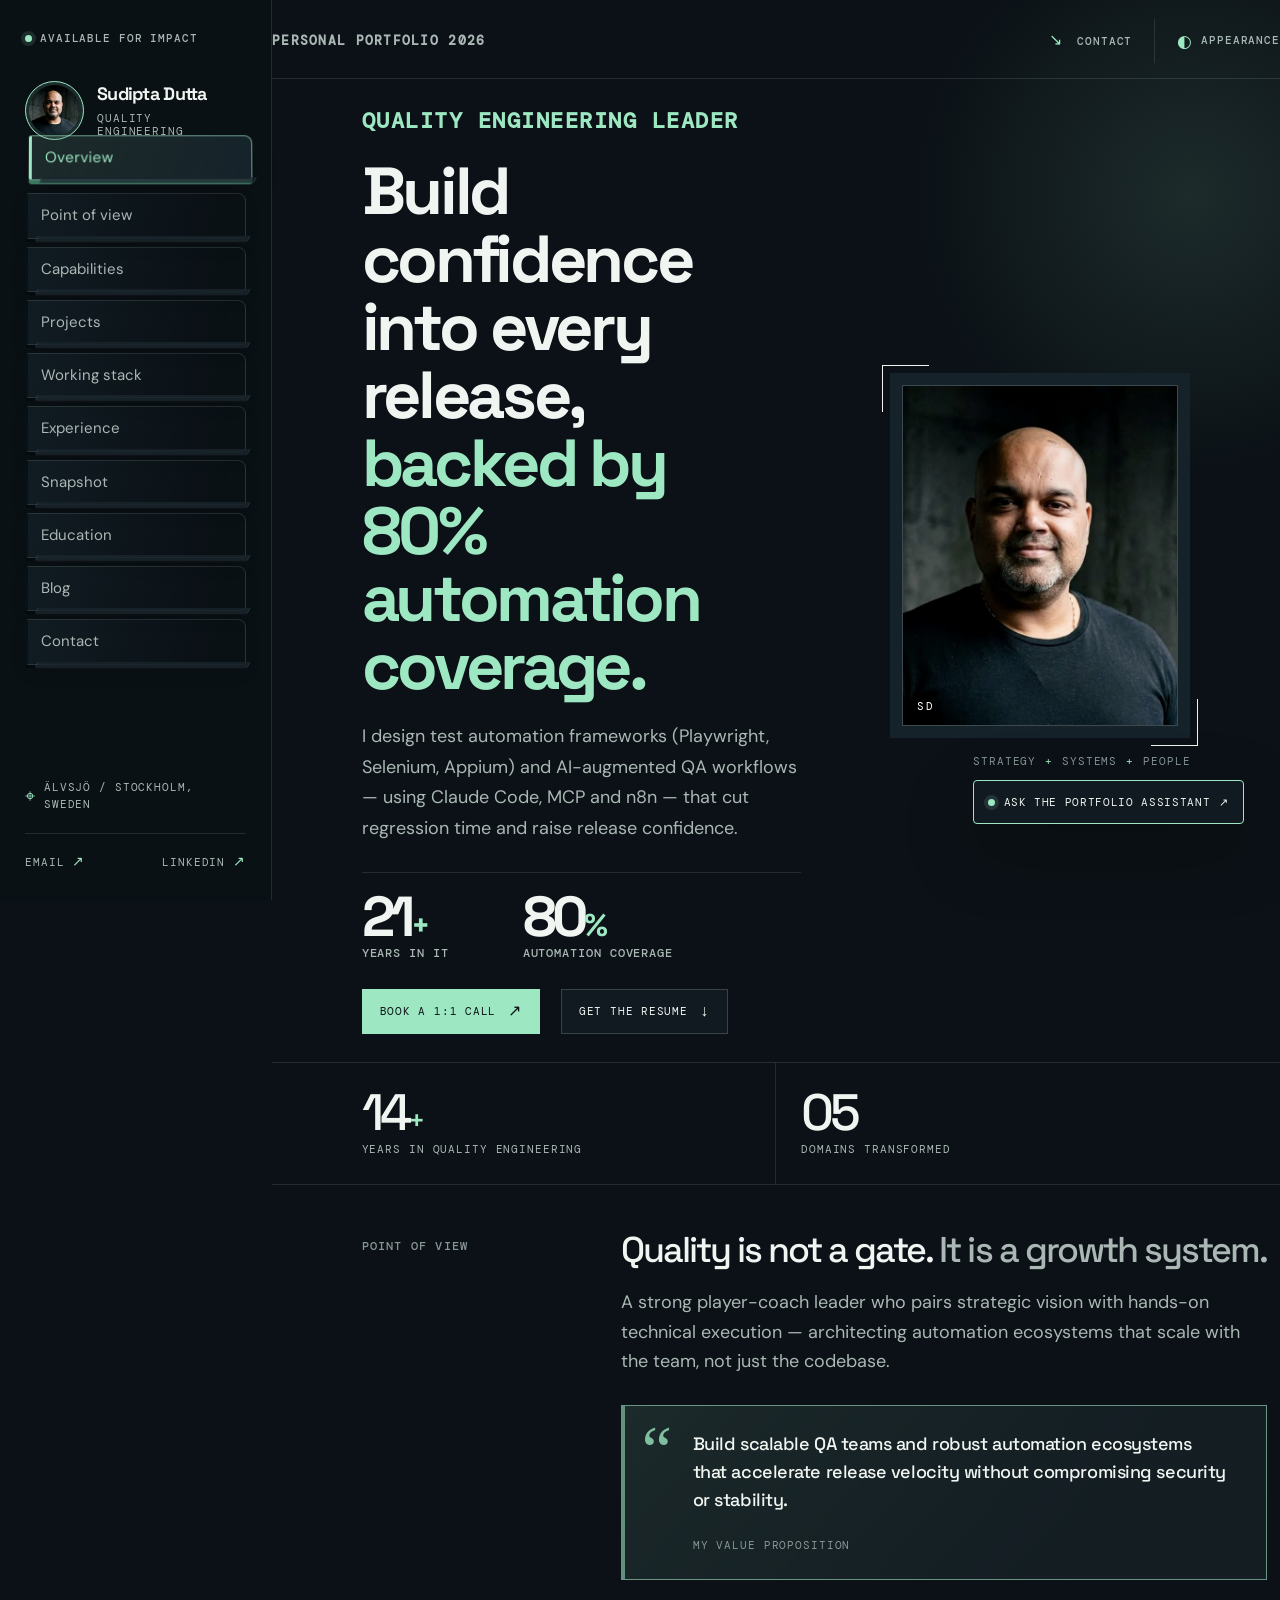
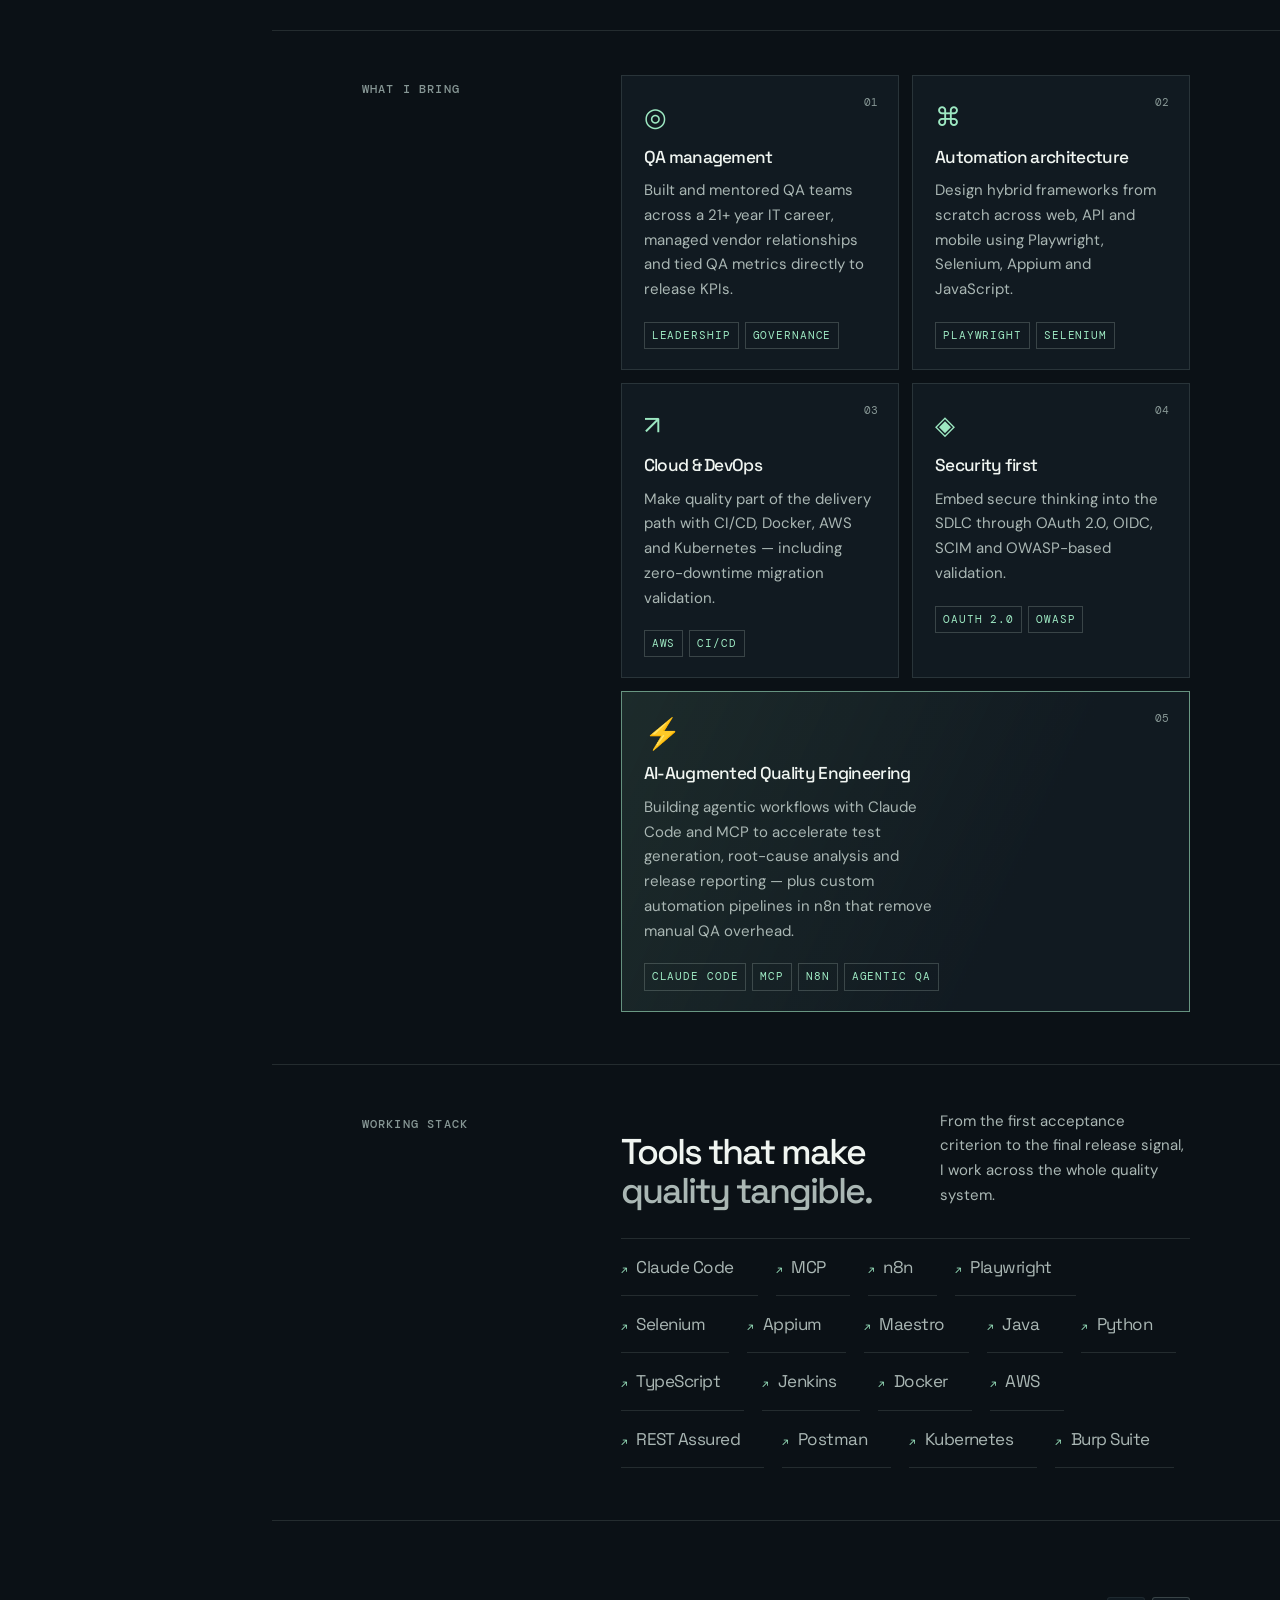
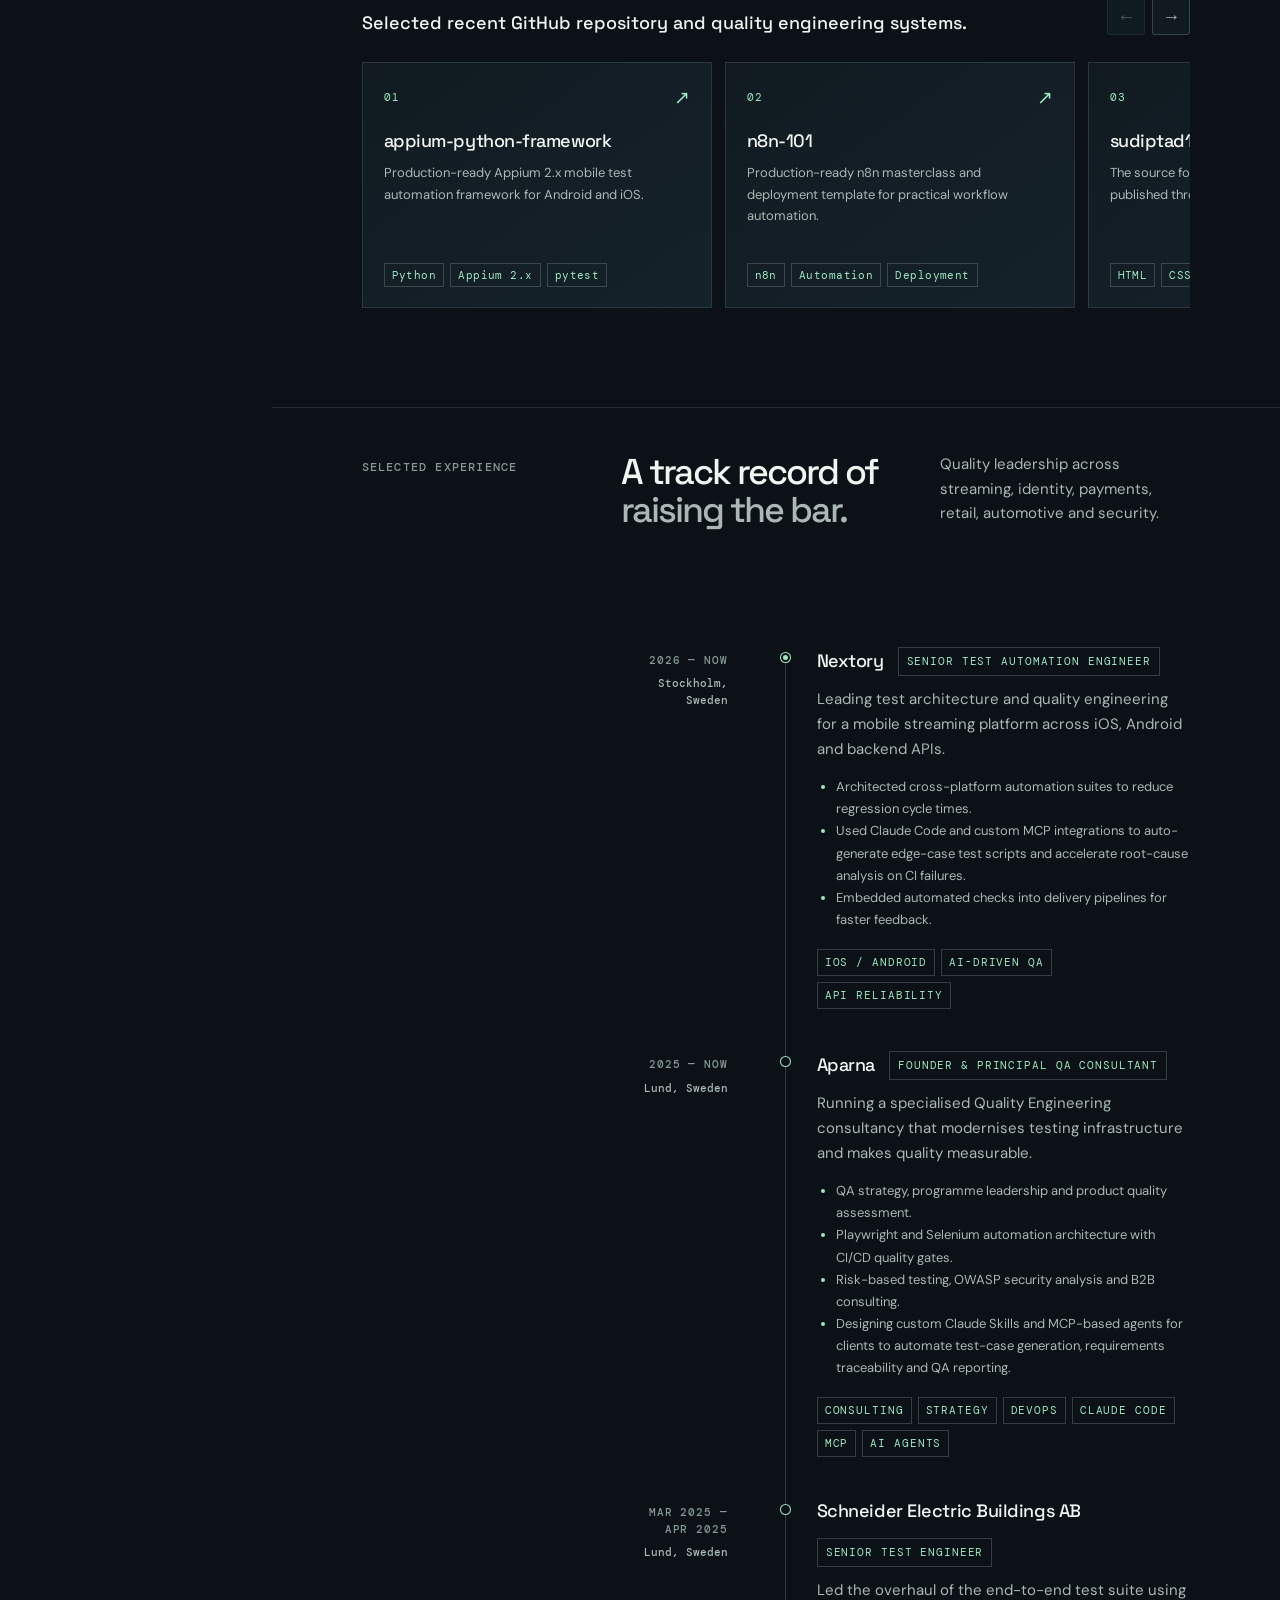
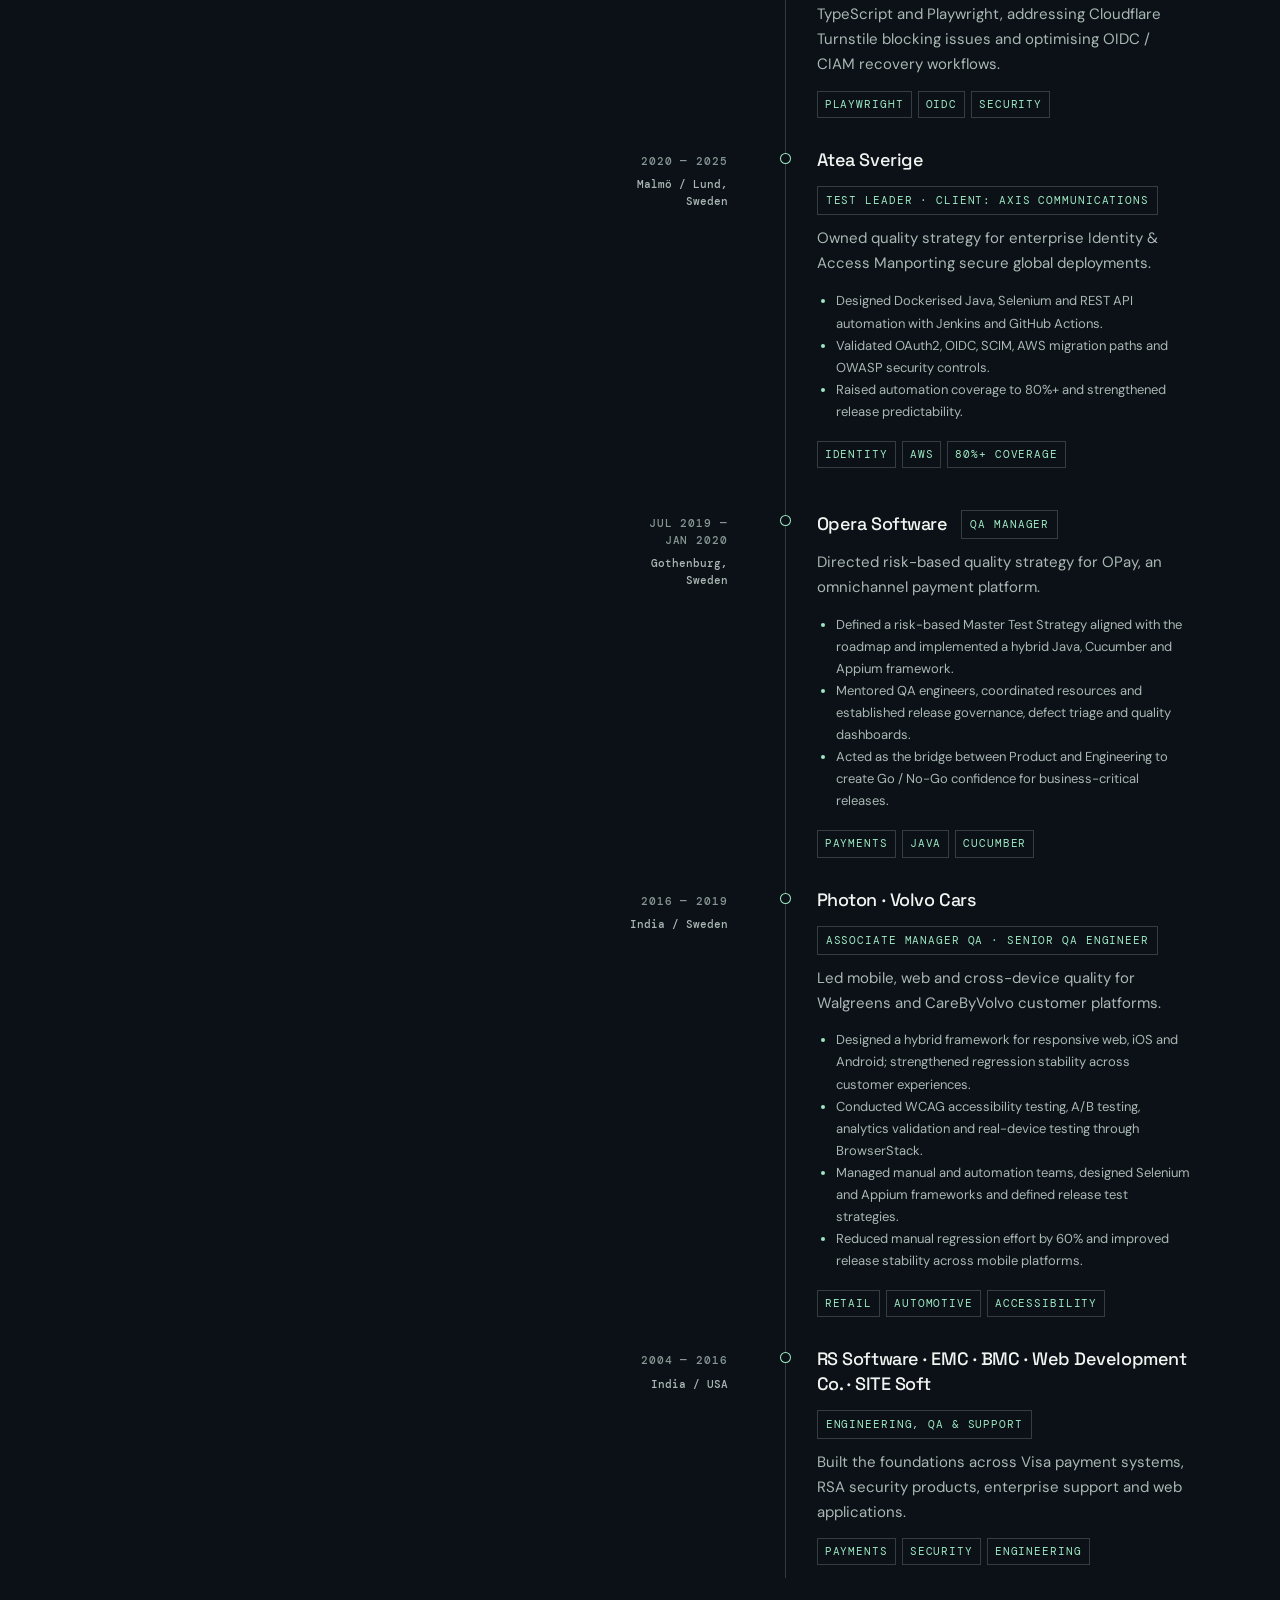
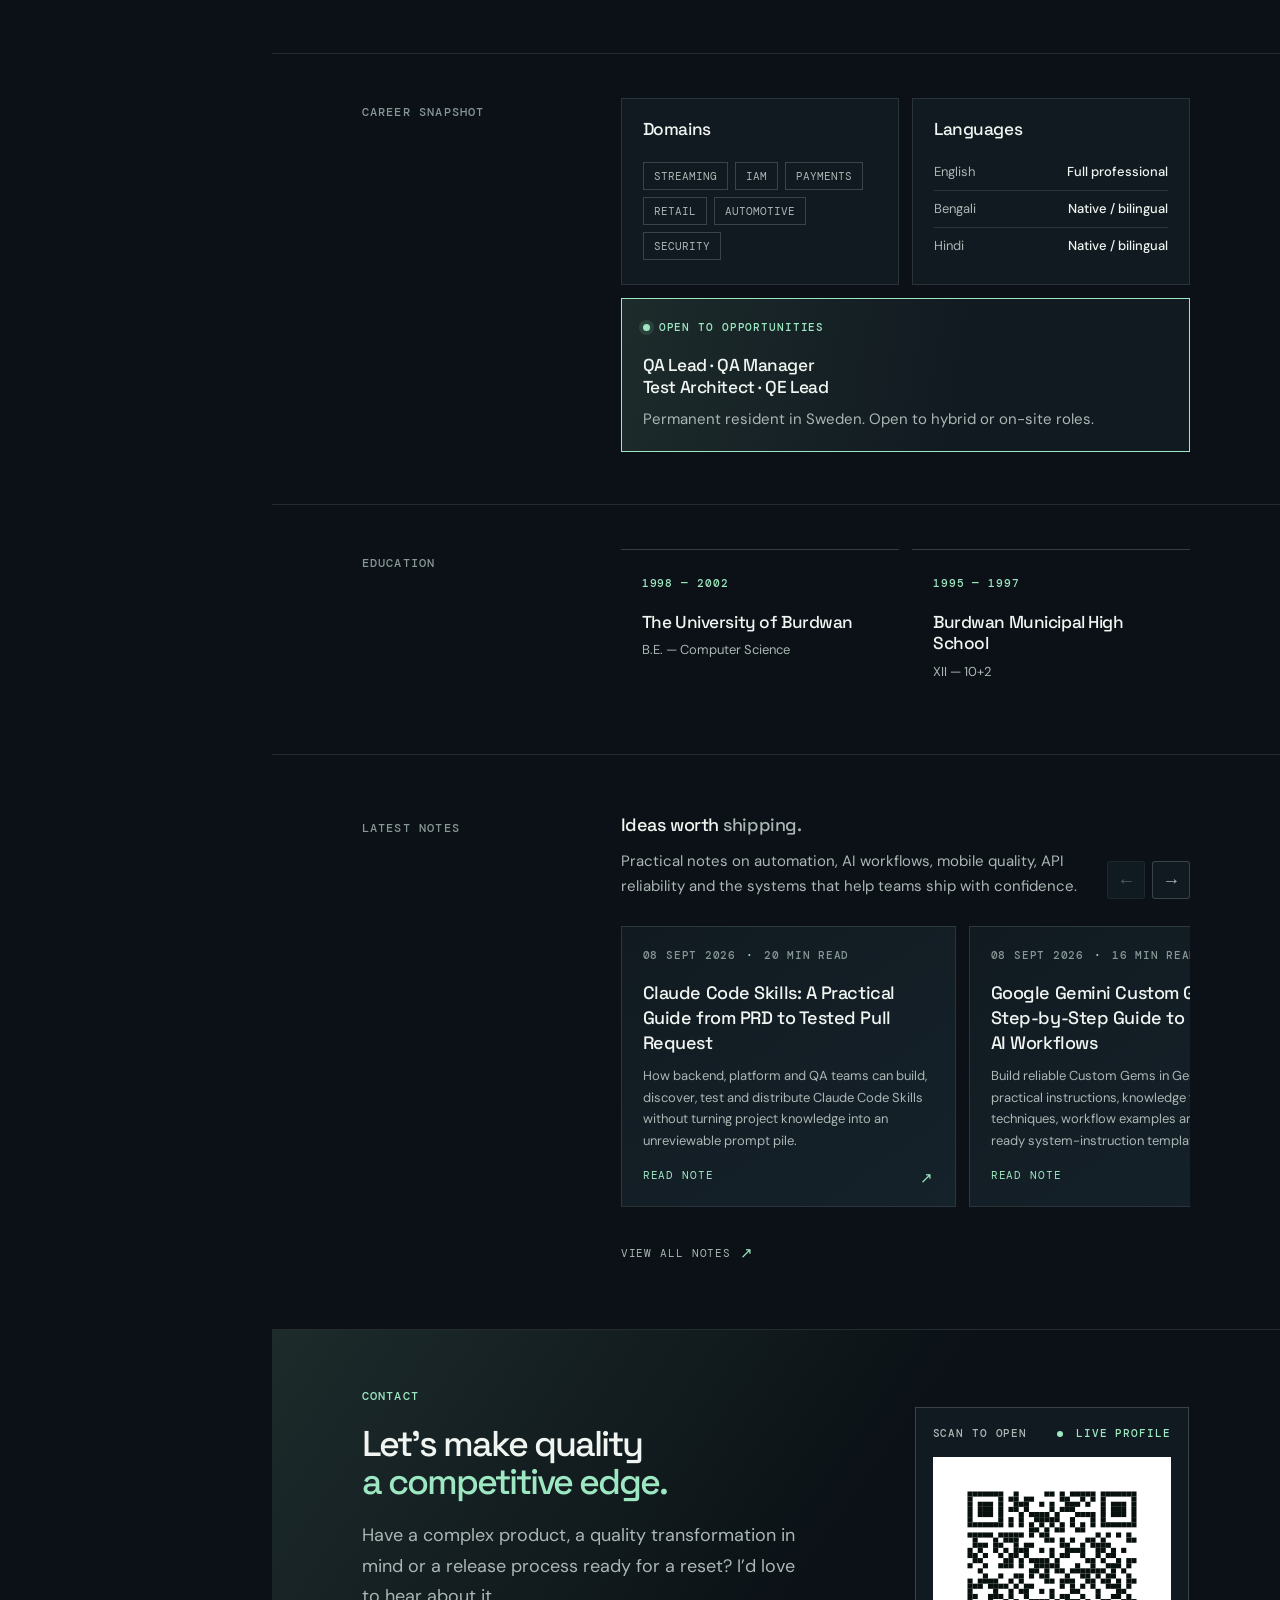
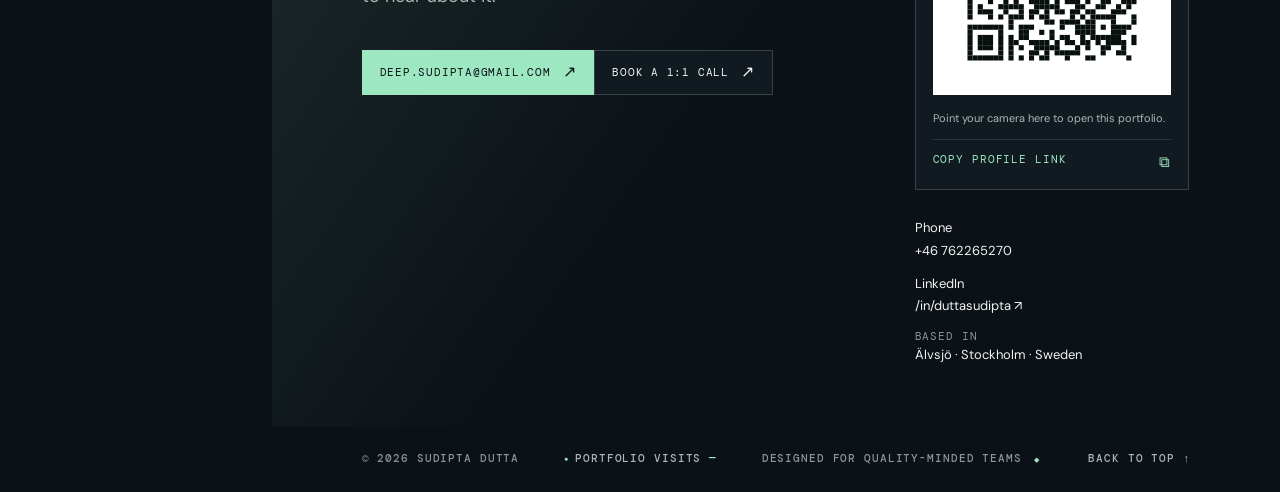
==== commit 3ce5acd3: "Correct Opera Software dates on the experience timeline The site listed the Opera QA Manager role as" ====
--- a/index.html
+++ b/index.html
@@ -195,7 +195,7 @@
           <article class="timeline-item" data-automation-id="element-timeline-item-6"><div class="timeline-meta" data-automation-id="element-timeline-meta-55"><span class="timeline-year" data-automation-id="element-timeline-year-76">2025 — NOW</span><span class="timeline-place" data-automation-id="element-timeline-place-77">Lund, Sweden</span></div><div class="timeline-marker" data-automation-id="element-timeline-marker-56"><span data-automation-id="element-span-78"></span></div><div class="timeline-body" data-automation-id="element-timeline-body-57"><div class="company-line" data-automation-id="element-company-line-58"><h3 data-automation-id="element-h3-6">Aparna</h3><span class="role-pill" data-automation-id="element-role-pill-79">Founder &amp; Principal QA Consultant</span></div><p data-automation-id="element-p-11">Running a specialised Quality Engineering consultancy that modernises testing infrastructure and makes quality measurable.</p><ul data-automation-id="element-ul-2"><li data-automation-id="element-li-4">QA strategy, programme leadership and product quality assessment.</li><li data-automation-id="element-li-5">Playwright and Selenium automation architecture with CI/CD quality gates.</li><li data-automation-id="element-li-6">Risk-based testing, OWASP security analysis and B2B consulting.</li><li data-automation-id="aparna-ai-bullet">Designing custom Claude Skills and MCP-based agents for clients to automate test-case generation, requirements traceability and QA reporting.</li></ul><div class="timeline-tags" data-automation-id="element-timeline-tags-59"><span data-automation-id="element-span-80">Consulting</span><span data-automation-id="element-span-81">Strategy</span><span data-automation-id="element-span-82">DevOps</span><span data-automation-id="aparna-tag-claude-code">Claude Code</span><span data-automation-id="aparna-tag-mcp">MCP</span><span data-automation-id="aparna-tag-ai-agents">AI Agents</span></div></div></article>
           <article class="timeline-item compact" data-automation-id="experience-schneider-electric"><div class="timeline-meta" data-automation-id="experience-schneider-meta"><span class="timeline-year" data-automation-id="experience-schneider-year">MAR 2025 — APR 2025</span><span class="timeline-place" data-automation-id="experience-schneider-place">Lund, Sweden</span></div><div class="timeline-marker" data-automation-id="experience-schneider-marker"><span data-automation-id="experience-schneider-dot"></span></div><div class="timeline-body" data-automation-id="experience-schneider-body"><div class="company-line" data-automation-id="experience-schneider-company-line"><h3 data-automation-id="experience-schneider-company">Schneider Electric Buildings AB</h3><span class="role-pill" data-automation-id="experience-schneider-role">Senior Test Engineer</span></div><p data-automation-id="experience-schneider-summary">Led the overhaul of the end-to-end test suite using TypeScript and Playwright, addressing Cloudflare Turnstile blocking issues and optimising OIDC / CIAM recovery workflows.</p><div class="timeline-tags" data-automation-id="experience-schneider-tags"><span data-automation-id="experience-schneider-tag-playwright">Playwright</span><span data-automation-id="experience-schneider-tag-oidc">OIDC</span><span data-automation-id="experience-schneider-tag-security">Security</span></div></div></article>
           <article class="timeline-item" data-automation-id="element-timeline-item-7"><div class="timeline-meta" data-automation-id="element-timeline-meta-60"><span class="timeline-year" data-automation-id="element-timeline-year-83">2020 — 2025</span><span class="timeline-place" data-automation-id="element-timeline-place-84">Malmö / Lund, Sweden</span></div><div class="timeline-marker" data-automation-id="element-timeline-marker-61"><span data-automation-id="element-span-85"></span></div><div class="timeline-body" data-automation-id="element-timeline-body-62"><div class="company-line" data-automation-id="element-company-line-63"><h3 data-automation-id="element-h3-7">Atea Sverige</h3><span class="role-pill" data-automation-id="element-role-pill-86">Test Leader · Client: Axis Communications</span></div><p data-automation-id="element-p-12">Owned quality strategy for enterprise Identity &amp; Access Manporting secure global deployments.</p><ul data-automation-id="element-ul-3"><li data-automation-id="element-li-7">Designed Dockerised Java, Selenium and REST API automation with Jenkins and GitHub Actions.</li><li data-automation-id="element-li-8">Validated OAuth2, OIDC, SCIM, AWS migration paths and OWASP security controls.</li><li data-automation-id="element-li-9">Raised automation coverage to 80%+ and strengthened release predictability.</li></ul><div class="timeline-tags" data-automation-id="element-timeline-tags-64"><span data-automation-id="element-span-87">Identity</span><span data-automation-id="element-span-88">AWS</span><span data-automation-id="element-span-89">80%+ coverage</span></div></div></article>
-          <article class="timeline-item compact" data-automation-id="element-timeline-item-8"><div class="timeline-meta" data-automation-id="element-timeline-meta-65"><span class="timeline-year" data-automation-id="element-timeline-year-90">2018 — 2020</span><span class="timeline-place" data-automation-id="element-timeline-place-91">Gothenburg, Sweden</span></div><div class="timeline-marker" data-automation-id="element-timeline-marker-66"><span data-automation-id="element-span-92"></span></div><div class="timeline-body" data-automation-id="element-timeline-body-67"><div class="company-line" data-automation-id="element-company-line-68"><h3 data-automation-id="element-h3-8">Opera Software</h3><span class="role-pill" data-automation-id="element-role-pill-93">QA Manager</span></div><p data-automation-id="element-p-13">Directed risk-based quality strategy for OPay, an omnichannel payment platform.</p><ul data-automation-id="experience-bullets-opera"><li data-automation-id="opera-bullet-strategy">Defined a risk-based Master Test Strategy aligned with the roadmap and implemented a hybrid Java, Cucumber and Appium framework.</li><li data-automation-id="opera-bullet-leadership">Mentored QA engineers, coordinated resources and established release governance, defect triage and quality dashboards.</li><li data-automation-id="opera-bullet-go-no-go">Acted as the bridge between Product and Engineering to create Go / No-Go confidence for business-critical releases.</li></ul><div class="timeline-tags" data-automation-id="element-timeline-tags-69"><span data-automation-id="element-span-94">Payments</span><span data-automation-id="element-span-95">Java</span><span data-automation-id="element-span-96">Cucumber</span></div></div></article>
+          <article class="timeline-item compact" data-automation-id="element-timeline-item-8"><div class="timeline-meta" data-automation-id="element-timeline-meta-65"><span class="timeline-year" data-automation-id="element-timeline-year-90">JUL 2019 — JAN 2020</span><span class="timeline-place" data-automation-id="element-timeline-place-91">Gothenburg, Sweden</span></div><div class="timeline-marker" data-automation-id="element-timeline-marker-66"><span data-automation-id="element-span-92"></span></div><div class="timeline-body" data-automation-id="element-timeline-body-67"><div class="company-line" data-automation-id="element-company-line-68"><h3 data-automation-id="element-h3-8">Opera Software</h3><span class="role-pill" data-automation-id="element-role-pill-93">QA Manager</span></div><p data-automation-id="element-p-13">Directed risk-based quality strategy for OPay, an omnichannel payment platform.</p><ul data-automation-id="experience-bullets-opera"><li data-automation-id="opera-bullet-strategy">Defined a risk-based Master Test Strategy aligned with the roadmap and implemented a hybrid Java, Cucumber and Appium framework.</li><li data-automation-id="opera-bullet-leadership">Mentored QA engineers, coordinated resources and established release governance, defect triage and quality dashboards.</li><li data-automation-id="opera-bullet-go-no-go">Acted as the bridge between Product and Engineering to create Go / No-Go confidence for business-critical releases.</li></ul><div class="timeline-tags" data-automation-id="element-timeline-tags-69"><span data-automation-id="element-span-94">Payments</span><span data-automation-id="element-span-95">Java</span><span data-automation-id="element-span-96">Cucumber</span></div></div></article>
           <article class="timeline-item compact" data-automation-id="element-timeline-item-9"><div class="timeline-meta" data-automation-id="element-timeline-meta-70"><span class="timeline-year" data-automation-id="element-timeline-year-97">2016 — 2019</span><span class="timeline-place" data-automation-id="element-timeline-place-98">India / Sweden</span></div><div class="timeline-marker" data-automation-id="element-timeline-marker-71"><span data-automation-id="element-span-99"></span></div><div class="timeline-body" data-automation-id="element-timeline-body-72"><div class="company-line" data-automation-id="element-company-line-73"><h3 data-automation-id="element-h3-9">Photon · Volvo Cars</h3><span class="role-pill" data-automation-id="element-role-pill-100">Associate Manager QA · Senior QA Engineer</span></div><p data-automation-id="element-p-14">Led mobile, web and cross-device quality for Walgreens and CareByVolvo customer platforms.</p><ul data-automation-id="experience-bullets-photon"><li data-automation-id="photon-bullet-framework">Designed a hybrid framework for responsive web, iOS and Android; strengthened regression stability across customer experiences.</li><li data-automation-id="photon-bullet-accessibility">Conducted WCAG accessibility testing, A/B testing, analytics validation and real-device testing through BrowserStack.</li><li data-automation-id="photon-bullet-teams">Managed manual and automation teams, designed Selenium and Appium frameworks and defined release test strategies.</li><li data-automation-id="photon-bullet-impact">Reduced manual regression effort by 60% and improved release stability across mobile platforms.</li></ul><div class="timeline-tags" data-automation-id="element-timeline-tags-74"><span data-automation-id="element-span-101">Retail</span><span data-automation-id="element-span-102">Automotive</span><span data-automation-id="element-span-103">Accessibility</span></div></div></article>
           <article class="timeline-item compact" data-automation-id="element-timeline-item-10"><div class="timeline-meta" data-automation-id="element-timeline-meta-75"><span class="timeline-year" data-automation-id="element-timeline-year-104">2004 — 2016</span><span class="timeline-place" data-automation-id="element-timeline-place-105">India / USA</span></div><div class="timeline-marker" data-automation-id="element-timeline-marker-76"><span data-automation-id="element-span-106"></span></div><div class="timeline-body" data-automation-id="element-timeline-body-77"><div class="company-line" data-automation-id="element-company-line-78"><h3 data-automation-id="element-h3-10">RS Software · EMC · BMC · Web Development Co. · SITE Soft</h3><span class="role-pill" data-automation-id="element-role-pill-107">Engineering, QA &amp; Support</span></div><p data-automation-id="element-p-15">Built the foundations across Visa payment systems, RSA security products, enterprise support and web applications.</p><div class="timeline-tags" data-automation-id="element-timeline-tags-79"><span data-automation-id="element-span-108">Payments</span><span data-automation-id="element-span-109">Security</span><span data-automation-id="element-span-110">Engineering</span></div></div></article>
         </div>
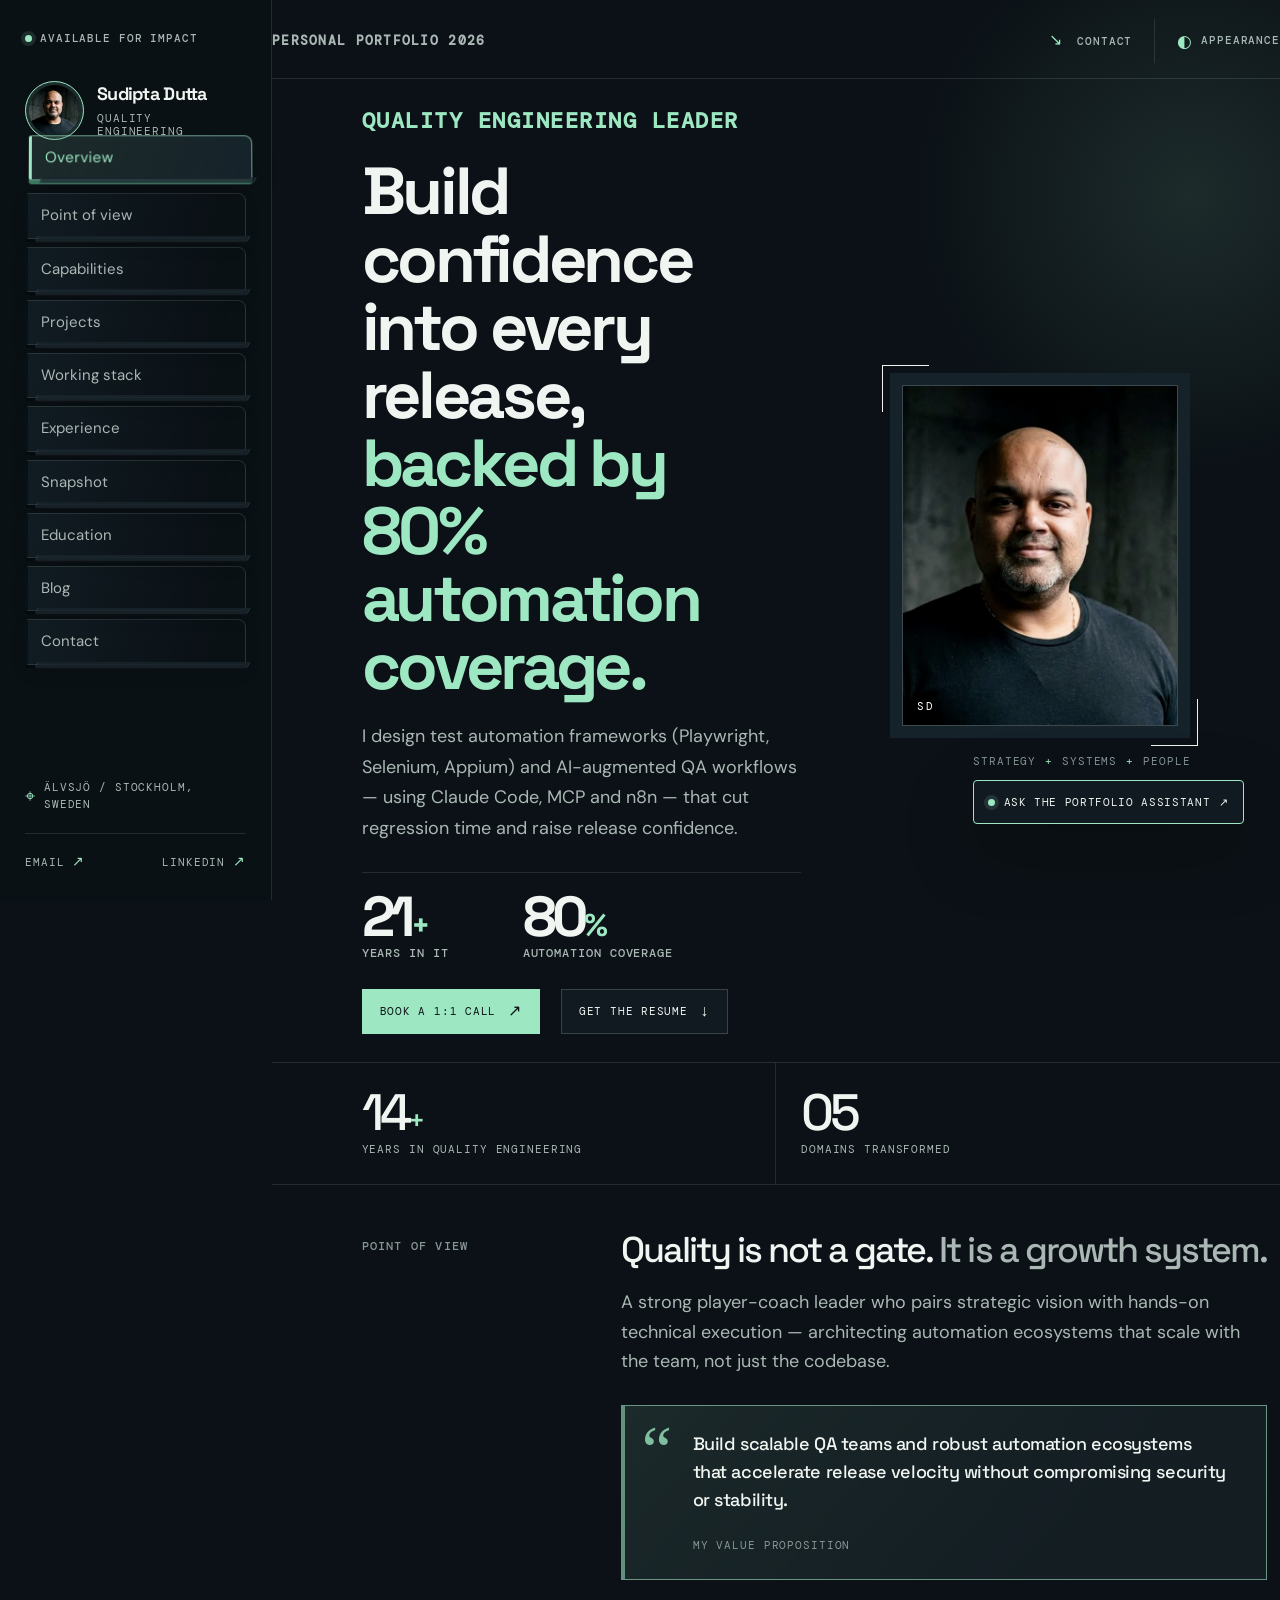
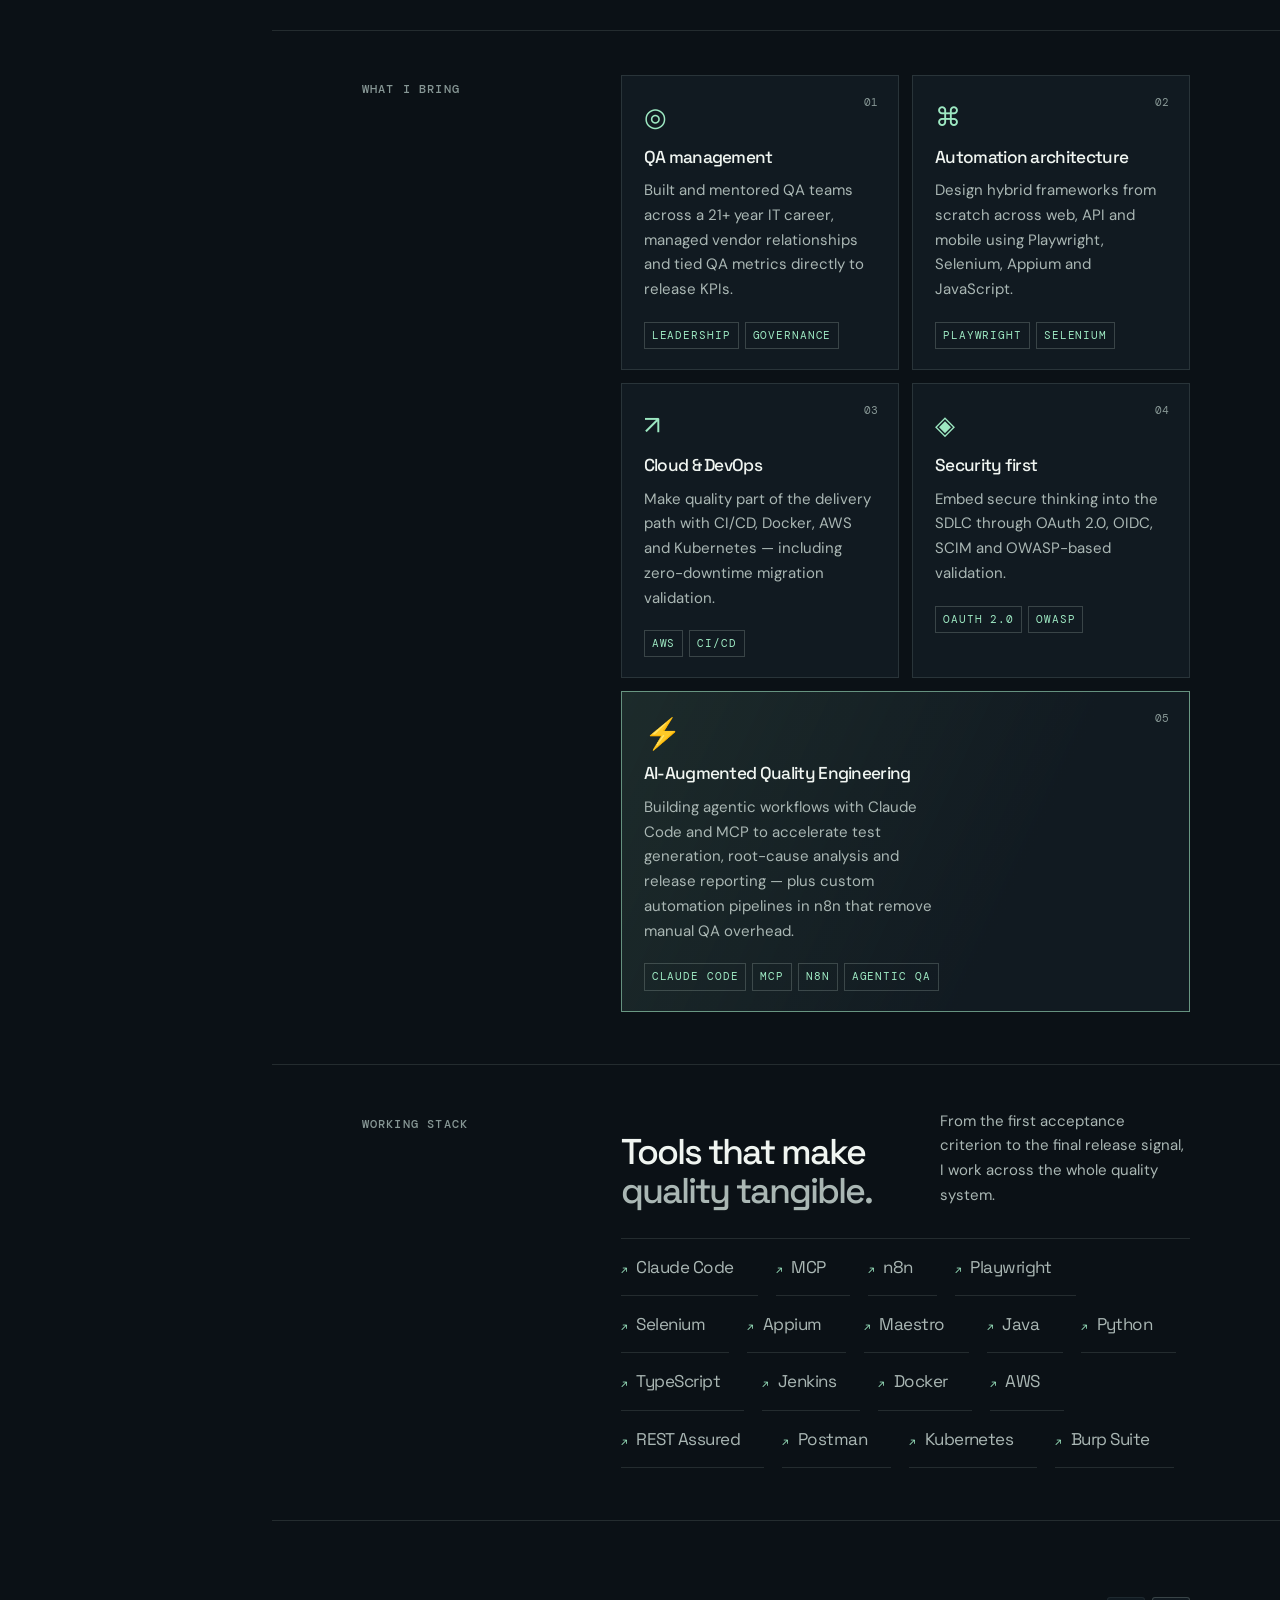
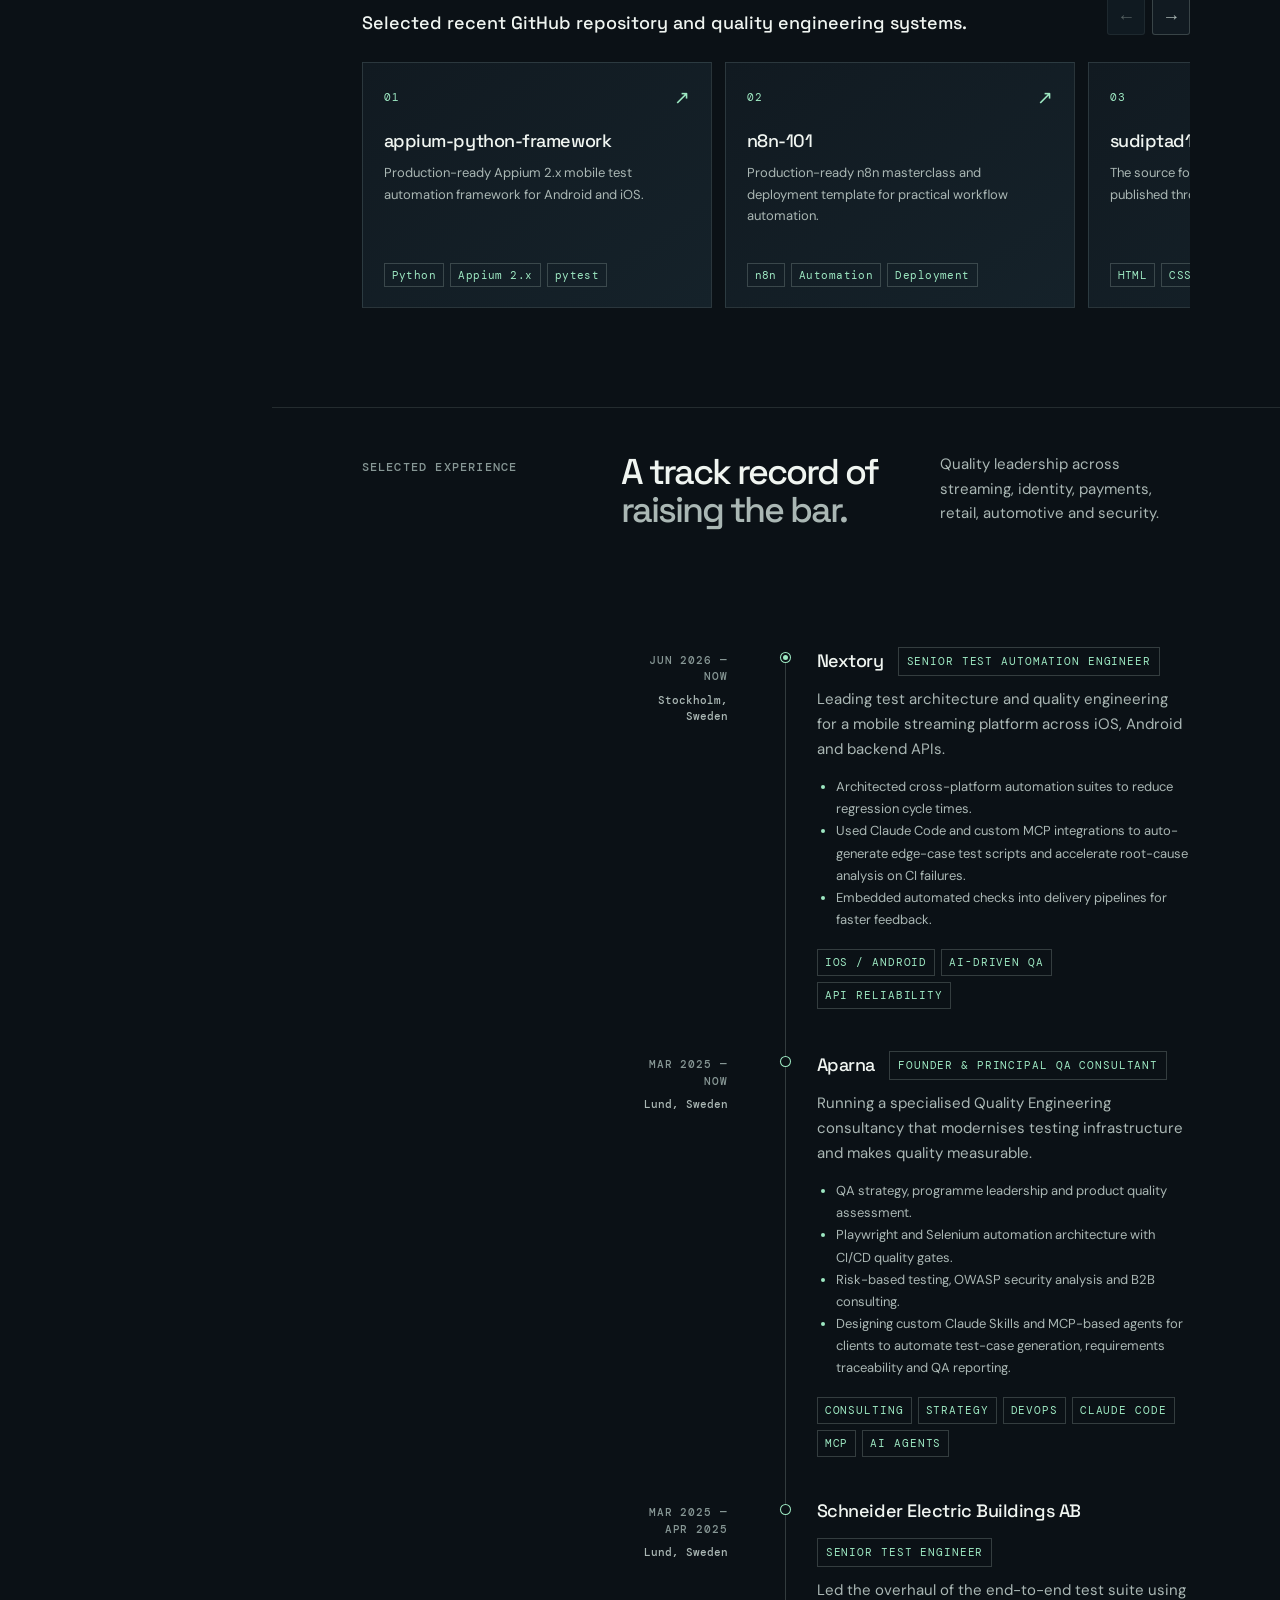
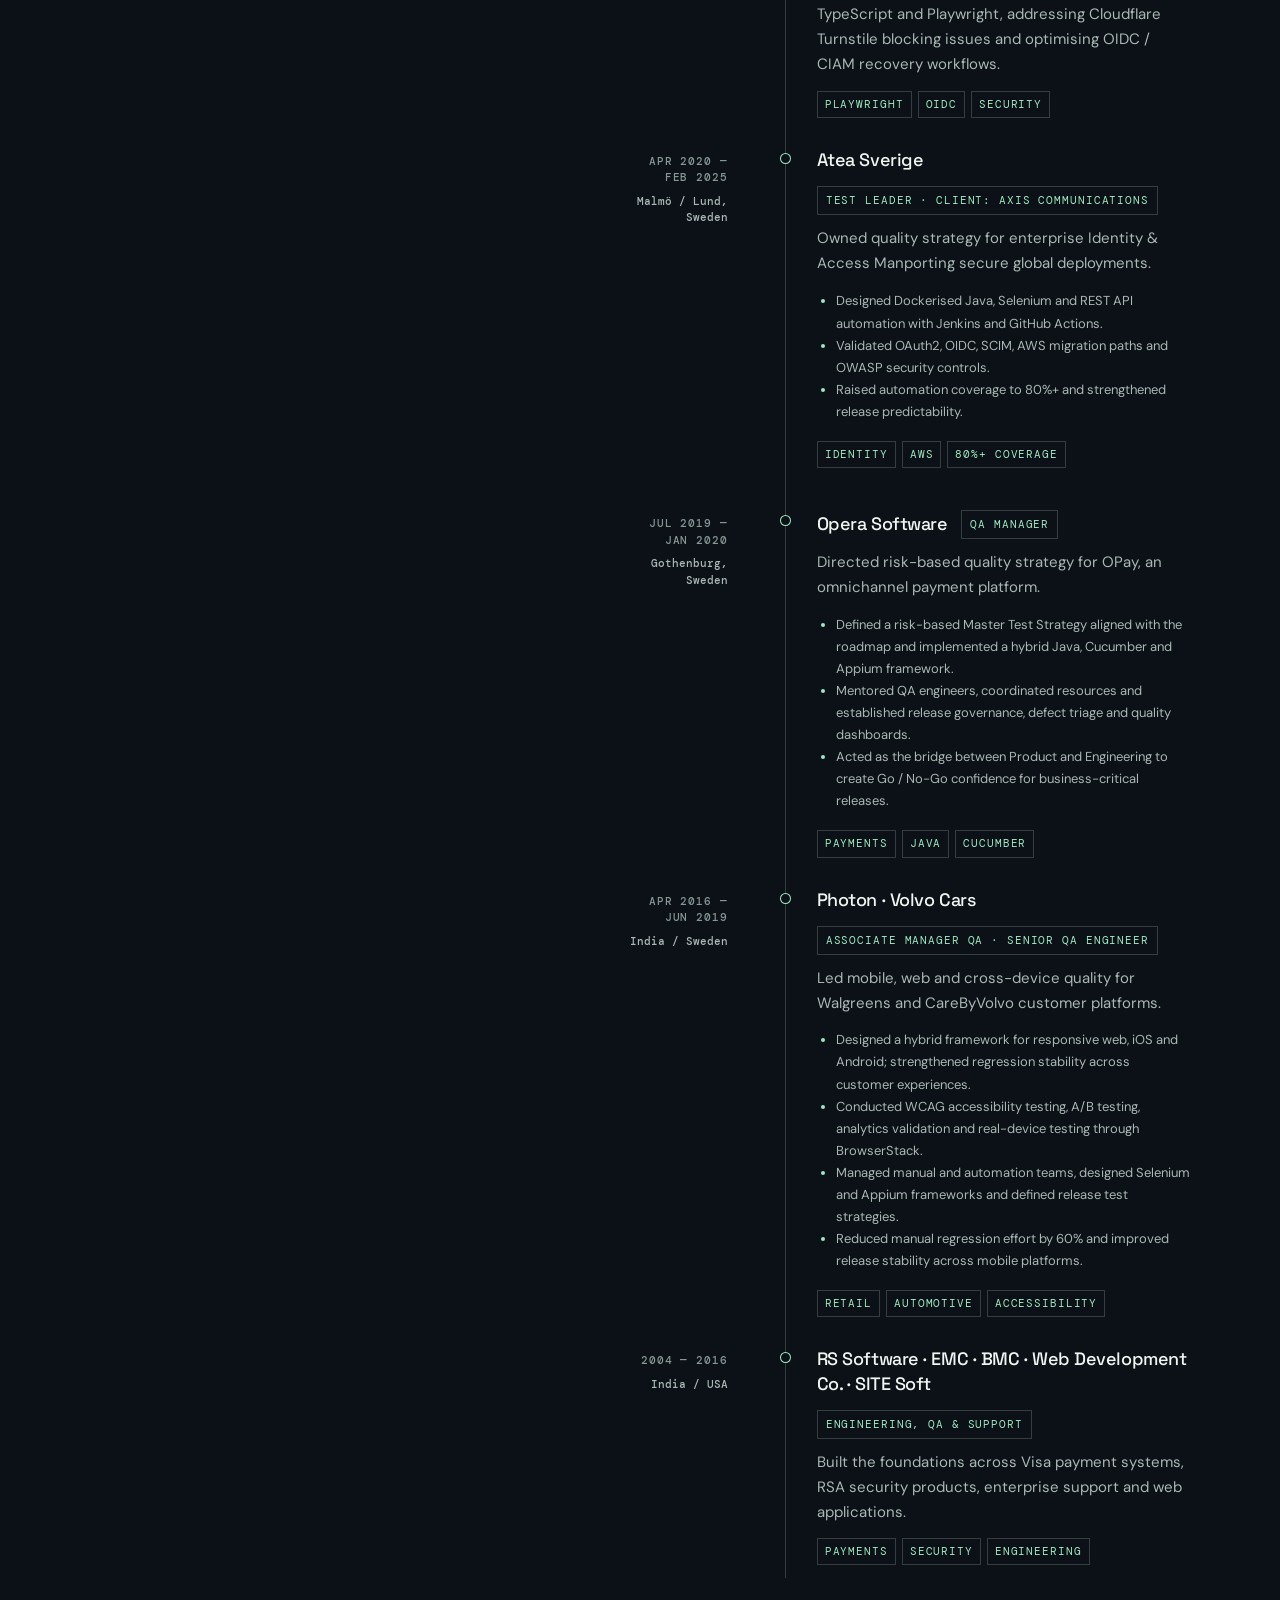
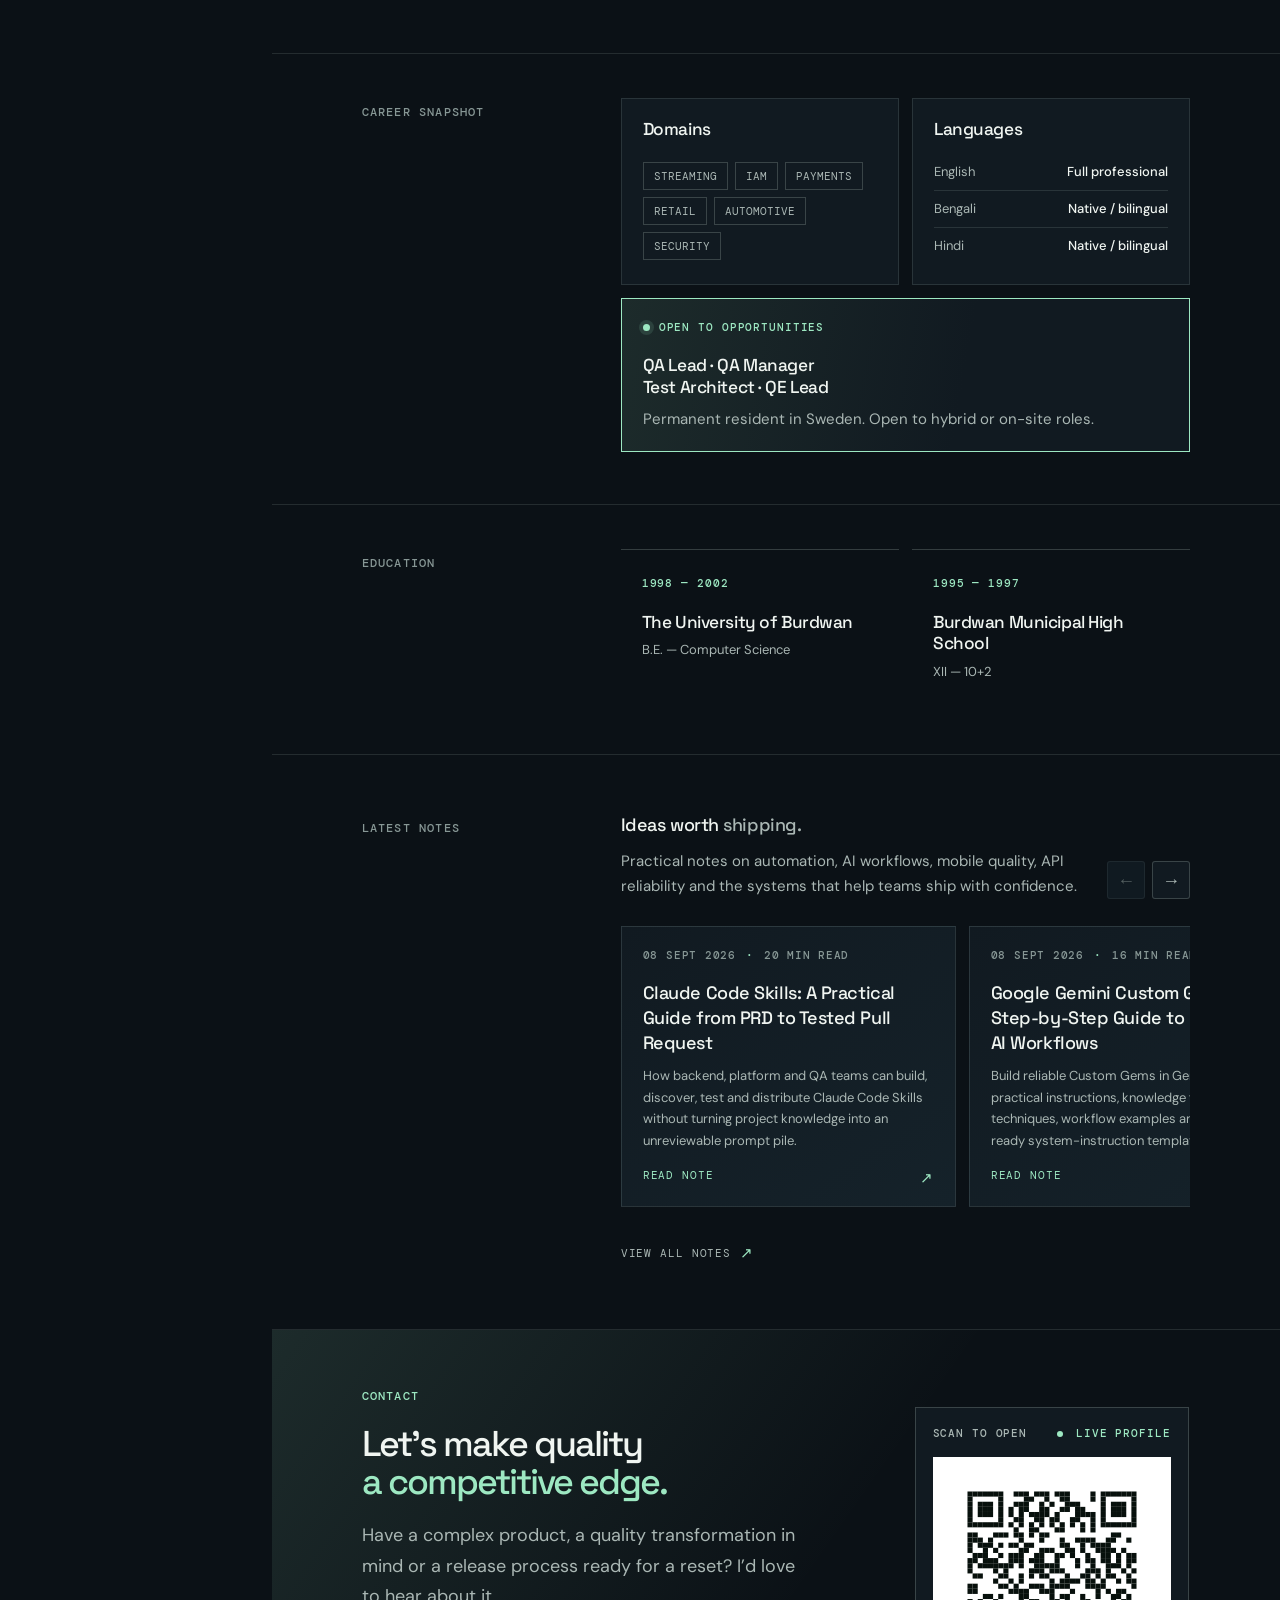
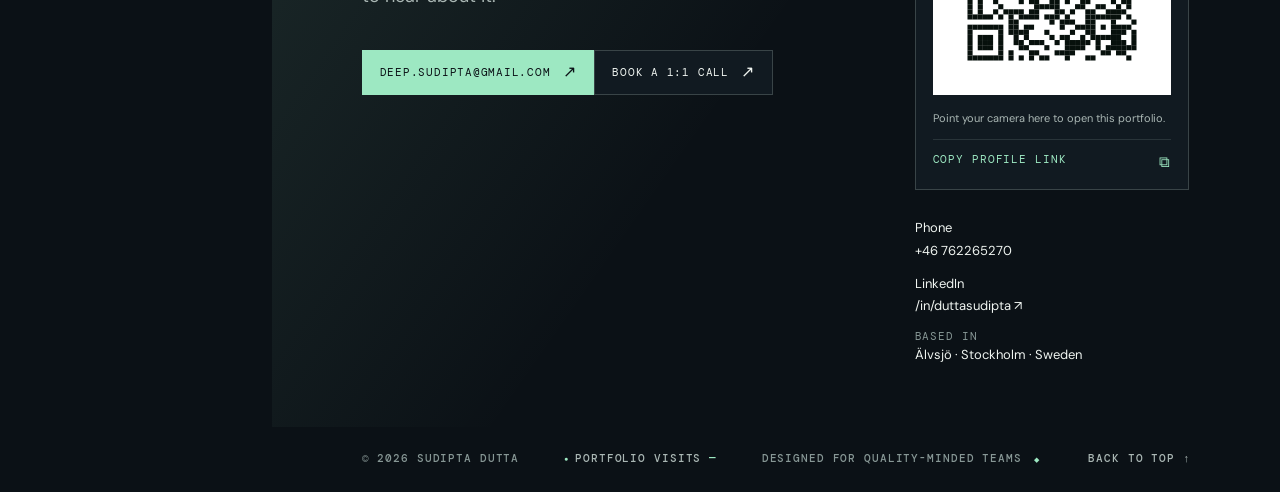
==== commit d74e414a: "Align the experience timeline with the resume's month precision The site listed whole years while th" ====
--- a/index.html
+++ b/index.html
@@ -191,12 +191,12 @@
         <div class="section-label" data-automation-id="element-section-label-47"><span data-automation-id="element-span-67">Selected experience</span></div>
         <div class="experience-head" data-automation-id="element-experience-head-48"><h2 id="experience-title" data-automation-id="element-h2-3">A track record of<br  data-automation-id="element-br-4"/><span data-automation-id="element-span-68">raising the bar.</span></h2><p data-automation-id="element-p-9">Quality leadership across streaming, identity, payments, retail, automotive and security.</p></div>
         <div class="timeline" data-automation-id="element-timeline-49">
-          <article class="timeline-item featured" data-automation-id="element-timeline-item-5"><div class="timeline-meta" data-automation-id="element-timeline-meta-50"><span class="timeline-year" data-automation-id="element-timeline-year-69">2026 — NOW</span><span class="timeline-place" data-automation-id="element-timeline-place-70">Stockholm, Sweden</span></div><div class="timeline-marker" data-automation-id="element-timeline-marker-51"><span data-automation-id="element-span-71"></span></div><div class="timeline-body" data-automation-id="element-timeline-body-52"><div class="company-line" data-automation-id="element-company-line-53"><h3 data-automation-id="element-h3-5">Nextory</h3><span class="role-pill" data-automation-id="element-role-pill-72">Senior Test Automation Engineer</span></div><p data-automation-id="element-p-10">Leading test architecture and quality engineering for a mobile streaming platform across iOS, Android and backend APIs.</p><ul data-automation-id="element-ul-1"><li data-automation-id="element-li-1">Architected cross-platform automation suites to reduce regression cycle times.</li><li data-automation-id="element-li-2">Used Claude Code and custom MCP integrations to auto-generate edge-case test scripts and accelerate root-cause analysis on CI failures.</li><li data-automation-id="element-li-3">Embedded automated checks into delivery pipelines for faster feedback.</li></ul><div class="timeline-tags" data-automation-id="element-timeline-tags-54"><span data-automation-id="element-span-73">iOS / Android</span><span data-automation-id="element-span-74">AI-driven QA</span><span data-automation-id="element-span-75">API reliability</span></div></div></article>
-          <article class="timeline-item" data-automation-id="element-timeline-item-6"><div class="timeline-meta" data-automation-id="element-timeline-meta-55"><span class="timeline-year" data-automation-id="element-timeline-year-76">2025 — NOW</span><span class="timeline-place" data-automation-id="element-timeline-place-77">Lund, Sweden</span></div><div class="timeline-marker" data-automation-id="element-timeline-marker-56"><span data-automation-id="element-span-78"></span></div><div class="timeline-body" data-automation-id="element-timeline-body-57"><div class="company-line" data-automation-id="element-company-line-58"><h3 data-automation-id="element-h3-6">Aparna</h3><span class="role-pill" data-automation-id="element-role-pill-79">Founder &amp; Principal QA Consultant</span></div><p data-automation-id="element-p-11">Running a specialised Quality Engineering consultancy that modernises testing infrastructure and makes quality measurable.</p><ul data-automation-id="element-ul-2"><li data-automation-id="element-li-4">QA strategy, programme leadership and product quality assessment.</li><li data-automation-id="element-li-5">Playwright and Selenium automation architecture with CI/CD quality gates.</li><li data-automation-id="element-li-6">Risk-based testing, OWASP security analysis and B2B consulting.</li><li data-automation-id="aparna-ai-bullet">Designing custom Claude Skills and MCP-based agents for clients to automate test-case generation, requirements traceability and QA reporting.</li></ul><div class="timeline-tags" data-automation-id="element-timeline-tags-59"><span data-automation-id="element-span-80">Consulting</span><span data-automation-id="element-span-81">Strategy</span><span data-automation-id="element-span-82">DevOps</span><span data-automation-id="aparna-tag-claude-code">Claude Code</span><span data-automation-id="aparna-tag-mcp">MCP</span><span data-automation-id="aparna-tag-ai-agents">AI Agents</span></div></div></article>
+          <article class="timeline-item featured" data-automation-id="element-timeline-item-5"><div class="timeline-meta" data-automation-id="element-timeline-meta-50"><span class="timeline-year" data-automation-id="element-timeline-year-69">JUN 2026 — NOW</span><span class="timeline-place" data-automation-id="element-timeline-place-70">Stockholm, Sweden</span></div><div class="timeline-marker" data-automation-id="element-timeline-marker-51"><span data-automation-id="element-span-71"></span></div><div class="timeline-body" data-automation-id="element-timeline-body-52"><div class="company-line" data-automation-id="element-company-line-53"><h3 data-automation-id="element-h3-5">Nextory</h3><span class="role-pill" data-automation-id="element-role-pill-72">Senior Test Automation Engineer</span></div><p data-automation-id="element-p-10">Leading test architecture and quality engineering for a mobile streaming platform across iOS, Android and backend APIs.</p><ul data-automation-id="element-ul-1"><li data-automation-id="element-li-1">Architected cross-platform automation suites to reduce regression cycle times.</li><li data-automation-id="element-li-2">Used Claude Code and custom MCP integrations to auto-generate edge-case test scripts and accelerate root-cause analysis on CI failures.</li><li data-automation-id="element-li-3">Embedded automated checks into delivery pipelines for faster feedback.</li></ul><div class="timeline-tags" data-automation-id="element-timeline-tags-54"><span data-automation-id="element-span-73">iOS / Android</span><span data-automation-id="element-span-74">AI-driven QA</span><span data-automation-id="element-span-75">API reliability</span></div></div></article>
+          <article class="timeline-item" data-automation-id="element-timeline-item-6"><div class="timeline-meta" data-automation-id="element-timeline-meta-55"><span class="timeline-year" data-automation-id="element-timeline-year-76">MAR 2025 — NOW</span><span class="timeline-place" data-automation-id="element-timeline-place-77">Lund, Sweden</span></div><div class="timeline-marker" data-automation-id="element-timeline-marker-56"><span data-automation-id="element-span-78"></span></div><div class="timeline-body" data-automation-id="element-timeline-body-57"><div class="company-line" data-automation-id="element-company-line-58"><h3 data-automation-id="element-h3-6">Aparna</h3><span class="role-pill" data-automation-id="element-role-pill-79">Founder &amp; Principal QA Consultant</span></div><p data-automation-id="element-p-11">Running a specialised Quality Engineering consultancy that modernises testing infrastructure and makes quality measurable.</p><ul data-automation-id="element-ul-2"><li data-automation-id="element-li-4">QA strategy, programme leadership and product quality assessment.</li><li data-automation-id="element-li-5">Playwright and Selenium automation architecture with CI/CD quality gates.</li><li data-automation-id="element-li-6">Risk-based testing, OWASP security analysis and B2B consulting.</li><li data-automation-id="aparna-ai-bullet">Designing custom Claude Skills and MCP-based agents for clients to automate test-case generation, requirements traceability and QA reporting.</li></ul><div class="timeline-tags" data-automation-id="element-timeline-tags-59"><span data-automation-id="element-span-80">Consulting</span><span data-automation-id="element-span-81">Strategy</span><span data-automation-id="element-span-82">DevOps</span><span data-automation-id="aparna-tag-claude-code">Claude Code</span><span data-automation-id="aparna-tag-mcp">MCP</span><span data-automation-id="aparna-tag-ai-agents">AI Agents</span></div></div></article>
           <article class="timeline-item compact" data-automation-id="experience-schneider-electric"><div class="timeline-meta" data-automation-id="experience-schneider-meta"><span class="timeline-year" data-automation-id="experience-schneider-year">MAR 2025 — APR 2025</span><span class="timeline-place" data-automation-id="experience-schneider-place">Lund, Sweden</span></div><div class="timeline-marker" data-automation-id="experience-schneider-marker"><span data-automation-id="experience-schneider-dot"></span></div><div class="timeline-body" data-automation-id="experience-schneider-body"><div class="company-line" data-automation-id="experience-schneider-company-line"><h3 data-automation-id="experience-schneider-company">Schneider Electric Buildings AB</h3><span class="role-pill" data-automation-id="experience-schneider-role">Senior Test Engineer</span></div><p data-automation-id="experience-schneider-summary">Led the overhaul of the end-to-end test suite using TypeScript and Playwright, addressing Cloudflare Turnstile blocking issues and optimising OIDC / CIAM recovery workflows.</p><div class="timeline-tags" data-automation-id="experience-schneider-tags"><span data-automation-id="experience-schneider-tag-playwright">Playwright</span><span data-automation-id="experience-schneider-tag-oidc">OIDC</span><span data-automation-id="experience-schneider-tag-security">Security</span></div></div></article>
-          <article class="timeline-item" data-automation-id="element-timeline-item-7"><div class="timeline-meta" data-automation-id="element-timeline-meta-60"><span class="timeline-year" data-automation-id="element-timeline-year-83">2020 — 2025</span><span class="timeline-place" data-automation-id="element-timeline-place-84">Malmö / Lund, Sweden</span></div><div class="timeline-marker" data-automation-id="element-timeline-marker-61"><span data-automation-id="element-span-85"></span></div><div class="timeline-body" data-automation-id="element-timeline-body-62"><div class="company-line" data-automation-id="element-company-line-63"><h3 data-automation-id="element-h3-7">Atea Sverige</h3><span class="role-pill" data-automation-id="element-role-pill-86">Test Leader · Client: Axis Communications</span></div><p data-automation-id="element-p-12">Owned quality strategy for enterprise Identity &amp; Access Manporting secure global deployments.</p><ul data-automation-id="element-ul-3"><li data-automation-id="element-li-7">Designed Dockerised Java, Selenium and REST API automation with Jenkins and GitHub Actions.</li><li data-automation-id="element-li-8">Validated OAuth2, OIDC, SCIM, AWS migration paths and OWASP security controls.</li><li data-automation-id="element-li-9">Raised automation coverage to 80%+ and strengthened release predictability.</li></ul><div class="timeline-tags" data-automation-id="element-timeline-tags-64"><span data-automation-id="element-span-87">Identity</span><span data-automation-id="element-span-88">AWS</span><span data-automation-id="element-span-89">80%+ coverage</span></div></div></article>
+          <article class="timeline-item" data-automation-id="element-timeline-item-7"><div class="timeline-meta" data-automation-id="element-timeline-meta-60"><span class="timeline-year" data-automation-id="element-timeline-year-83">APR 2020 — FEB 2025</span><span class="timeline-place" data-automation-id="element-timeline-place-84">Malmö / Lund, Sweden</span></div><div class="timeline-marker" data-automation-id="element-timeline-marker-61"><span data-automation-id="element-span-85"></span></div><div class="timeline-body" data-automation-id="element-timeline-body-62"><div class="company-line" data-automation-id="element-company-line-63"><h3 data-automation-id="element-h3-7">Atea Sverige</h3><span class="role-pill" data-automation-id="element-role-pill-86">Test Leader · Client: Axis Communications</span></div><p data-automation-id="element-p-12">Owned quality strategy for enterprise Identity &amp; Access Manporting secure global deployments.</p><ul data-automation-id="element-ul-3"><li data-automation-id="element-li-7">Designed Dockerised Java, Selenium and REST API automation with Jenkins and GitHub Actions.</li><li data-automation-id="element-li-8">Validated OAuth2, OIDC, SCIM, AWS migration paths and OWASP security controls.</li><li data-automation-id="element-li-9">Raised automation coverage to 80%+ and strengthened release predictability.</li></ul><div class="timeline-tags" data-automation-id="element-timeline-tags-64"><span data-automation-id="element-span-87">Identity</span><span data-automation-id="element-span-88">AWS</span><span data-automation-id="element-span-89">80%+ coverage</span></div></div></article>
           <article class="timeline-item compact" data-automation-id="element-timeline-item-8"><div class="timeline-meta" data-automation-id="element-timeline-meta-65"><span class="timeline-year" data-automation-id="element-timeline-year-90">JUL 2019 — JAN 2020</span><span class="timeline-place" data-automation-id="element-timeline-place-91">Gothenburg, Sweden</span></div><div class="timeline-marker" data-automation-id="element-timeline-marker-66"><span data-automation-id="element-span-92"></span></div><div class="timeline-body" data-automation-id="element-timeline-body-67"><div class="company-line" data-automation-id="element-company-line-68"><h3 data-automation-id="element-h3-8">Opera Software</h3><span class="role-pill" data-automation-id="element-role-pill-93">QA Manager</span></div><p data-automation-id="element-p-13">Directed risk-based quality strategy for OPay, an omnichannel payment platform.</p><ul data-automation-id="experience-bullets-opera"><li data-automation-id="opera-bullet-strategy">Defined a risk-based Master Test Strategy aligned with the roadmap and implemented a hybrid Java, Cucumber and Appium framework.</li><li data-automation-id="opera-bullet-leadership">Mentored QA engineers, coordinated resources and established release governance, defect triage and quality dashboards.</li><li data-automation-id="opera-bullet-go-no-go">Acted as the bridge between Product and Engineering to create Go / No-Go confidence for business-critical releases.</li></ul><div class="timeline-tags" data-automation-id="element-timeline-tags-69"><span data-automation-id="element-span-94">Payments</span><span data-automation-id="element-span-95">Java</span><span data-automation-id="element-span-96">Cucumber</span></div></div></article>
-          <article class="timeline-item compact" data-automation-id="element-timeline-item-9"><div class="timeline-meta" data-automation-id="element-timeline-meta-70"><span class="timeline-year" data-automation-id="element-timeline-year-97">2016 — 2019</span><span class="timeline-place" data-automation-id="element-timeline-place-98">India / Sweden</span></div><div class="timeline-marker" data-automation-id="element-timeline-marker-71"><span data-automation-id="element-span-99"></span></div><div class="timeline-body" data-automation-id="element-timeline-body-72"><div class="company-line" data-automation-id="element-company-line-73"><h3 data-automation-id="element-h3-9">Photon · Volvo Cars</h3><span class="role-pill" data-automation-id="element-role-pill-100">Associate Manager QA · Senior QA Engineer</span></div><p data-automation-id="element-p-14">Led mobile, web and cross-device quality for Walgreens and CareByVolvo customer platforms.</p><ul data-automation-id="experience-bullets-photon"><li data-automation-id="photon-bullet-framework">Designed a hybrid framework for responsive web, iOS and Android; strengthened regression stability across customer experiences.</li><li data-automation-id="photon-bullet-accessibility">Conducted WCAG accessibility testing, A/B testing, analytics validation and real-device testing through BrowserStack.</li><li data-automation-id="photon-bullet-teams">Managed manual and automation teams, designed Selenium and Appium frameworks and defined release test strategies.</li><li data-automation-id="photon-bullet-impact">Reduced manual regression effort by 60% and improved release stability across mobile platforms.</li></ul><div class="timeline-tags" data-automation-id="element-timeline-tags-74"><span data-automation-id="element-span-101">Retail</span><span data-automation-id="element-span-102">Automotive</span><span data-automation-id="element-span-103">Accessibility</span></div></div></article>
+          <article class="timeline-item compact" data-automation-id="element-timeline-item-9"><div class="timeline-meta" data-automation-id="element-timeline-meta-70"><span class="timeline-year" data-automation-id="element-timeline-year-97">APR 2016 — JUN 2019</span><span class="timeline-place" data-automation-id="element-timeline-place-98">India / Sweden</span></div><div class="timeline-marker" data-automation-id="element-timeline-marker-71"><span data-automation-id="element-span-99"></span></div><div class="timeline-body" data-automation-id="element-timeline-body-72"><div class="company-line" data-automation-id="element-company-line-73"><h3 data-automation-id="element-h3-9">Photon · Volvo Cars</h3><span class="role-pill" data-automation-id="element-role-pill-100">Associate Manager QA · Senior QA Engineer</span></div><p data-automation-id="element-p-14">Led mobile, web and cross-device quality for Walgreens and CareByVolvo customer platforms.</p><ul data-automation-id="experience-bullets-photon"><li data-automation-id="photon-bullet-framework">Designed a hybrid framework for responsive web, iOS and Android; strengthened regression stability across customer experiences.</li><li data-automation-id="photon-bullet-accessibility">Conducted WCAG accessibility testing, A/B testing, analytics validation and real-device testing through BrowserStack.</li><li data-automation-id="photon-bullet-teams">Managed manual and automation teams, designed Selenium and Appium frameworks and defined release test strategies.</li><li data-automation-id="photon-bullet-impact">Reduced manual regression effort by 60% and improved release stability across mobile platforms.</li></ul><div class="timeline-tags" data-automation-id="element-timeline-tags-74"><span data-automation-id="element-span-101">Retail</span><span data-automation-id="element-span-102">Automotive</span><span data-automation-id="element-span-103">Accessibility</span></div></div></article>
           <article class="timeline-item compact" data-automation-id="element-timeline-item-10"><div class="timeline-meta" data-automation-id="element-timeline-meta-75"><span class="timeline-year" data-automation-id="element-timeline-year-104">2004 — 2016</span><span class="timeline-place" data-automation-id="element-timeline-place-105">India / USA</span></div><div class="timeline-marker" data-automation-id="element-timeline-marker-76"><span data-automation-id="element-span-106"></span></div><div class="timeline-body" data-automation-id="element-timeline-body-77"><div class="company-line" data-automation-id="element-company-line-78"><h3 data-automation-id="element-h3-10">RS Software · EMC · BMC · Web Development Co. · SITE Soft</h3><span class="role-pill" data-automation-id="element-role-pill-107">Engineering, QA &amp; Support</span></div><p data-automation-id="element-p-15">Built the foundations across Visa payment systems, RSA security products, enterprise support and web applications.</p><div class="timeline-tags" data-automation-id="element-timeline-tags-79"><span data-automation-id="element-span-108">Payments</span><span data-automation-id="element-span-109">Security</span><span data-automation-id="element-span-110">Engineering</span></div></div></article>
         </div>
       </section>
